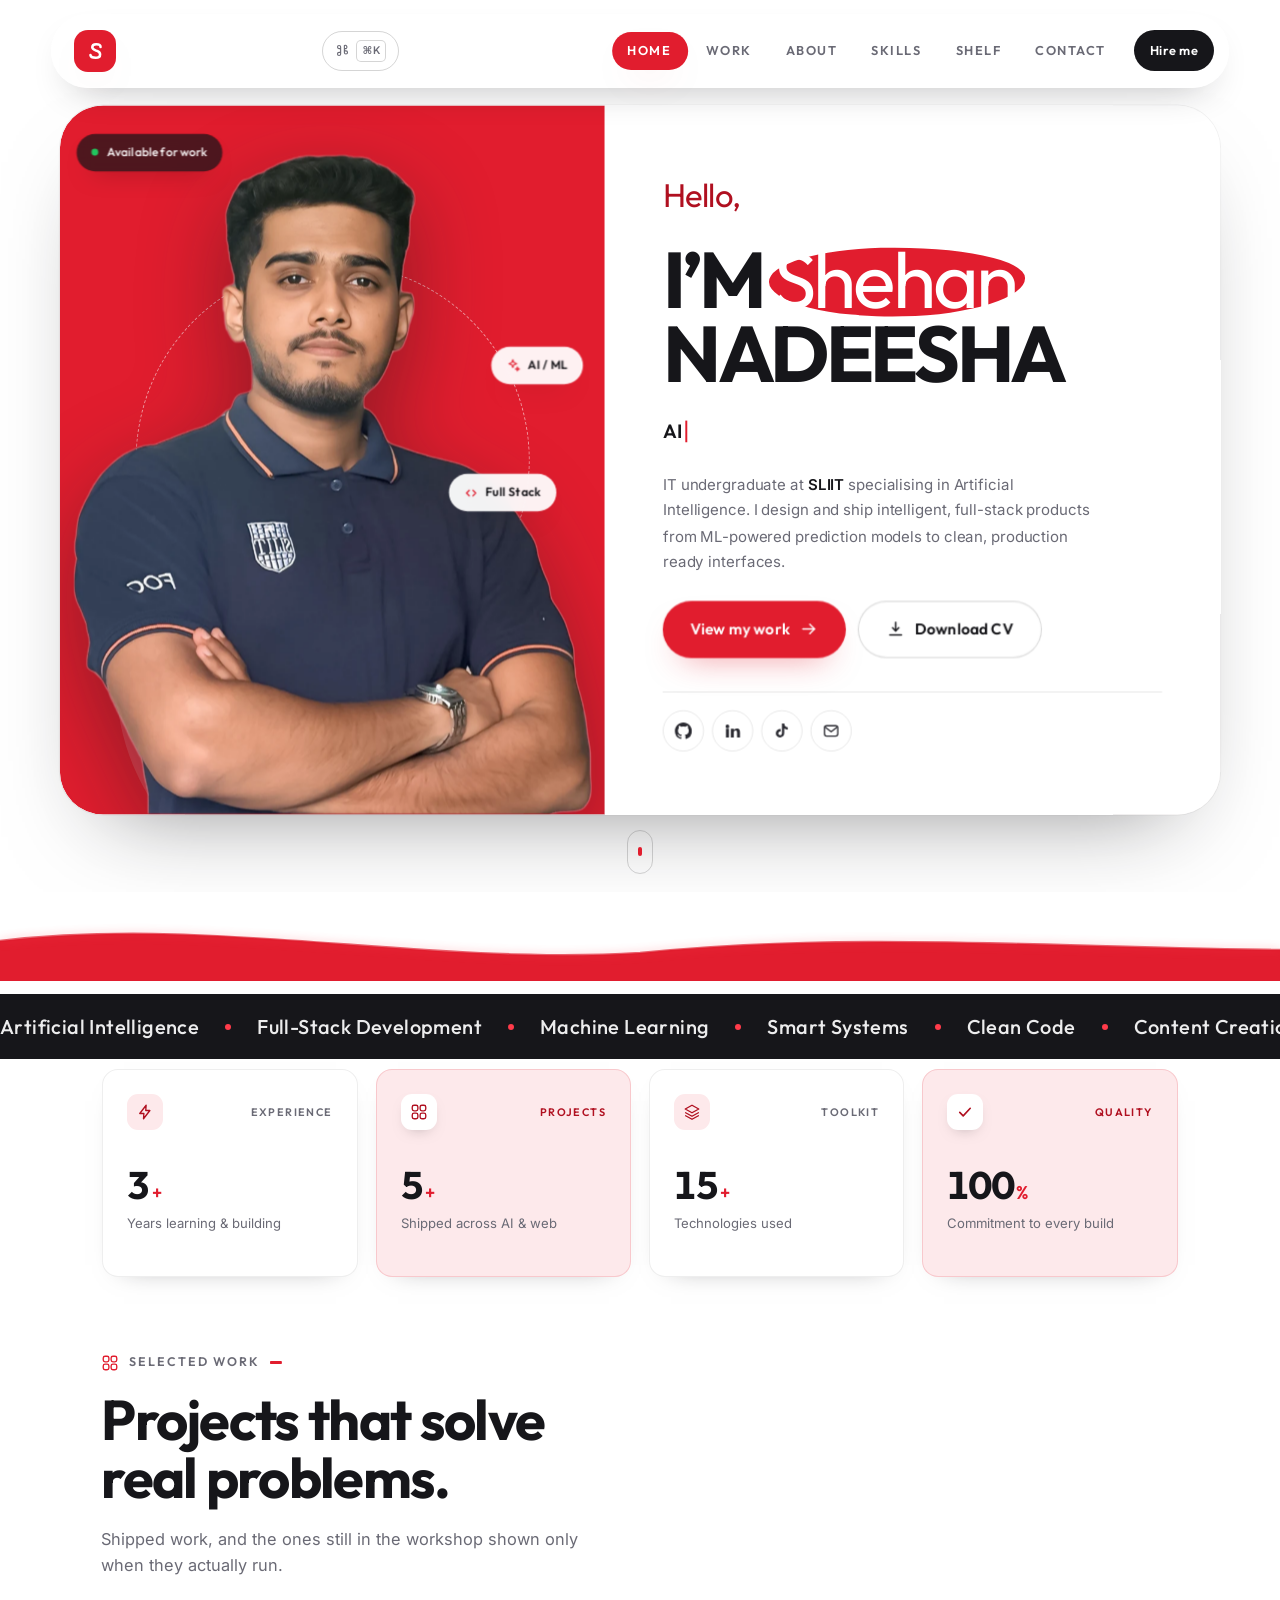
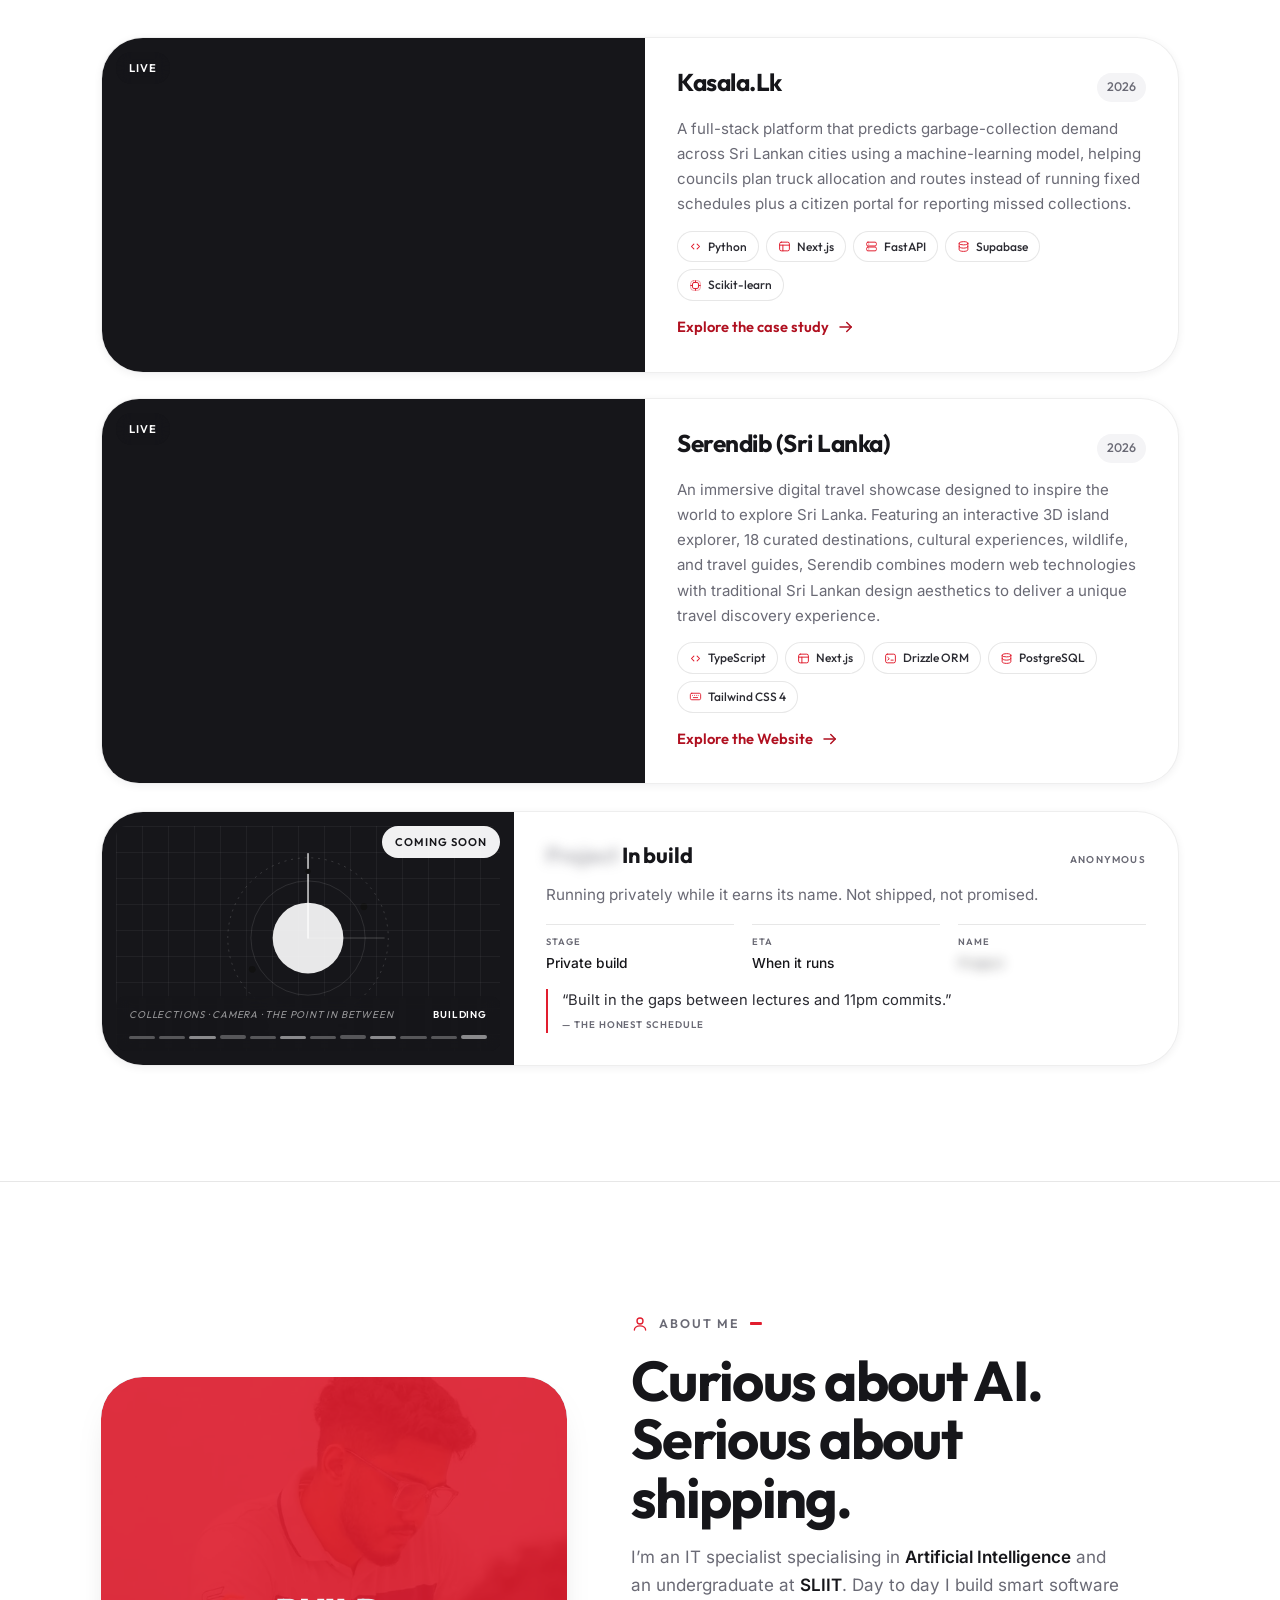
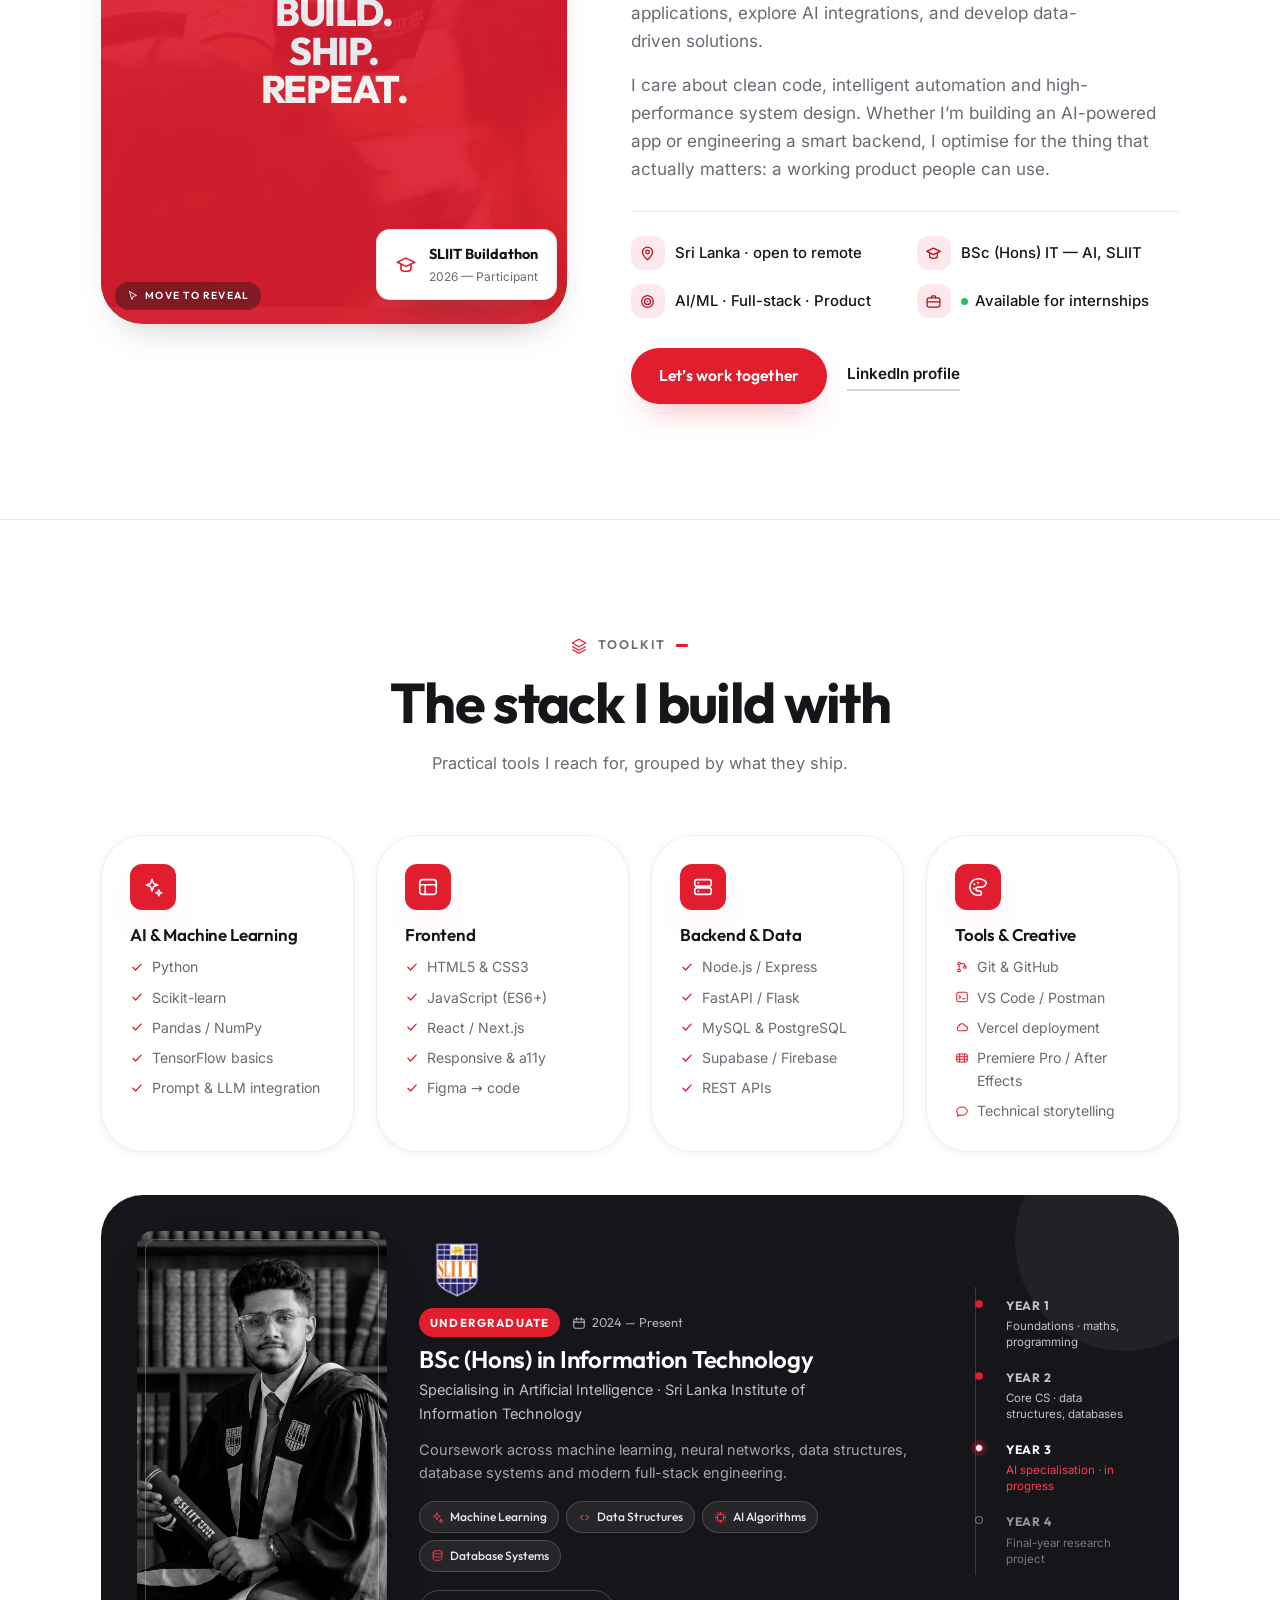
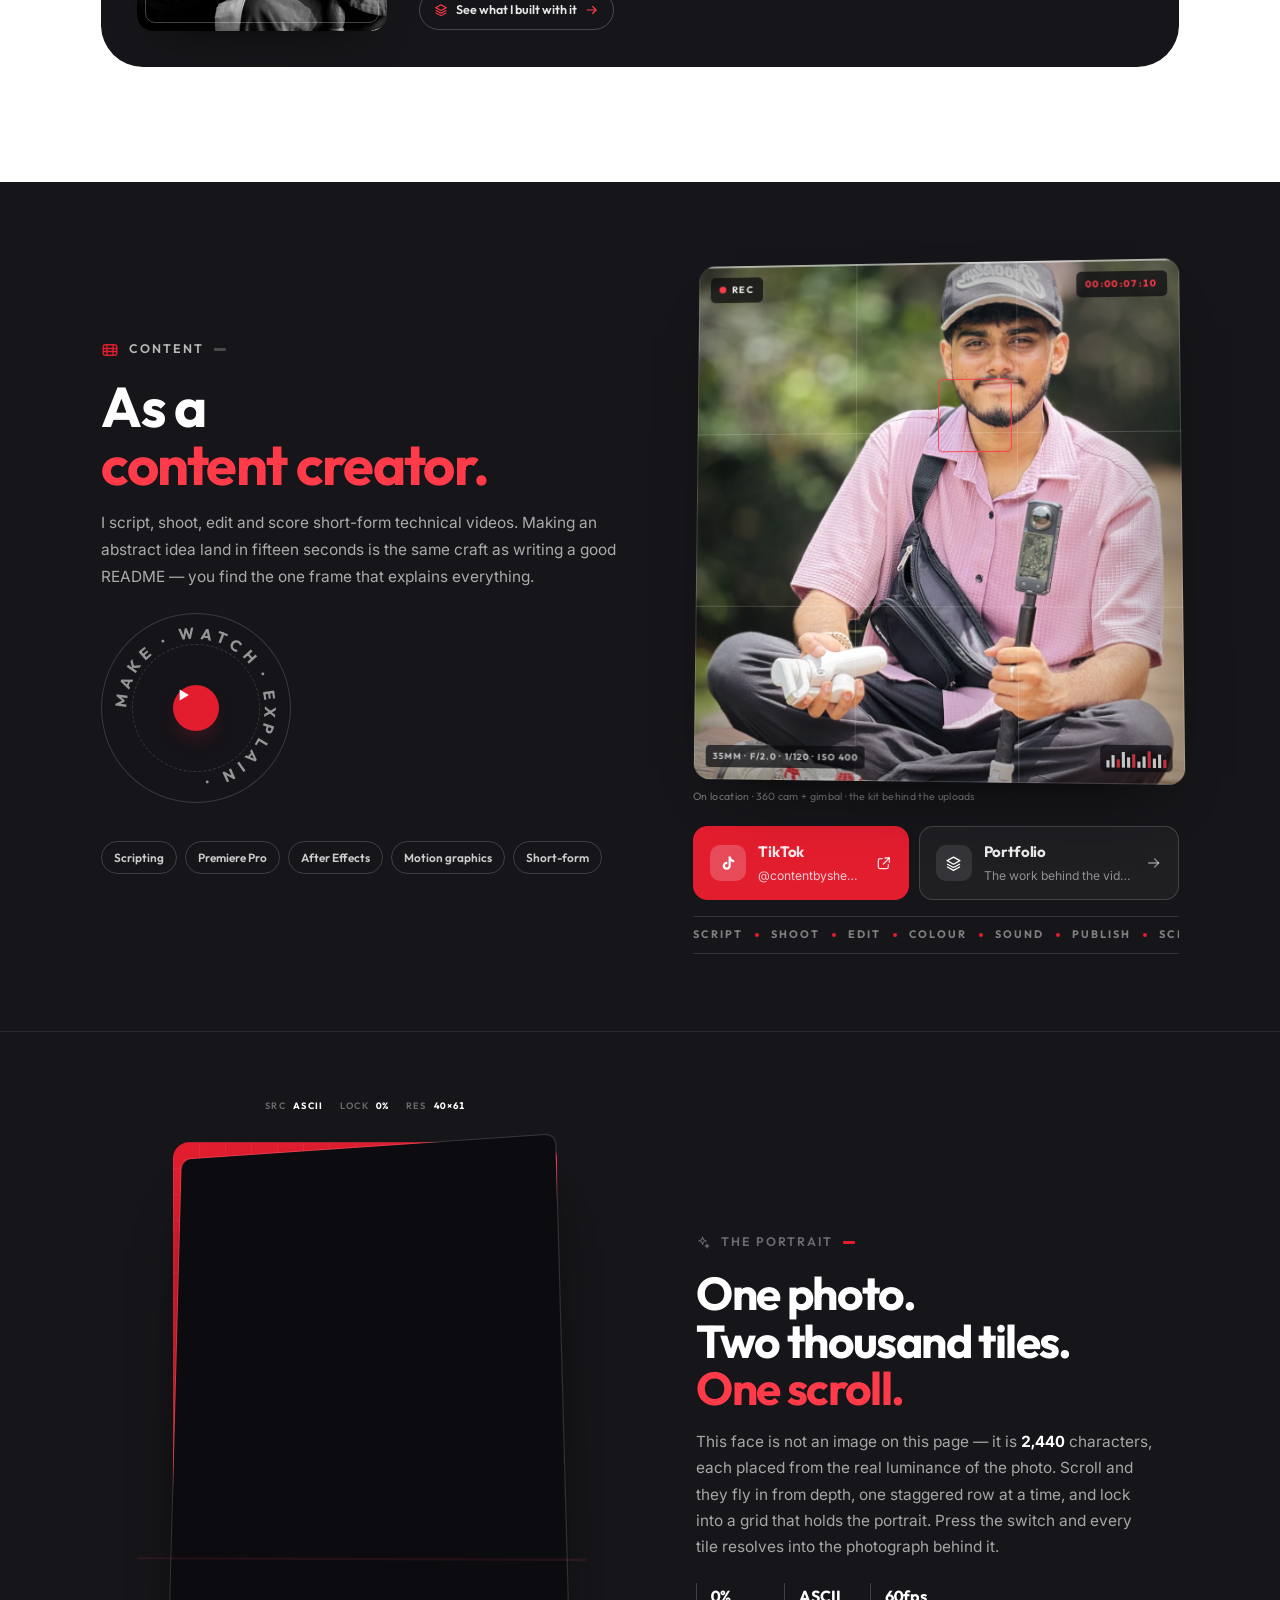
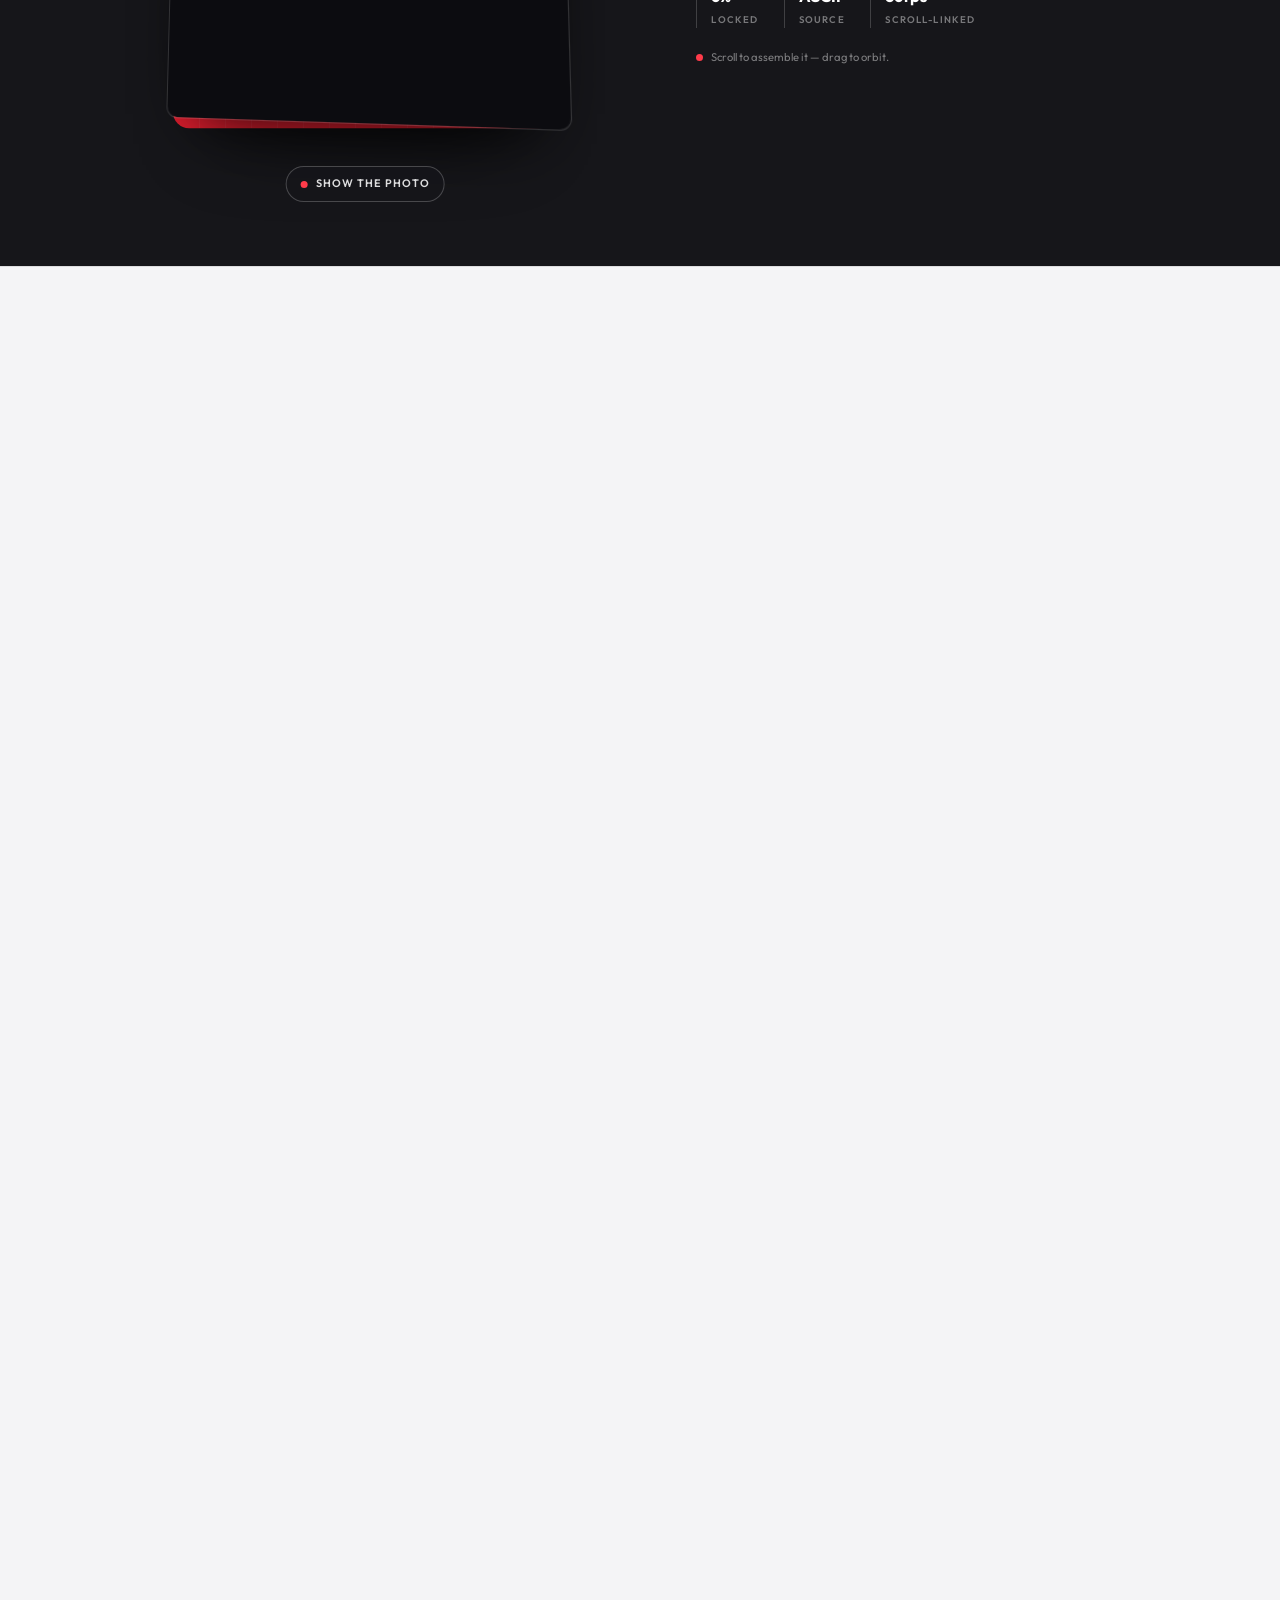
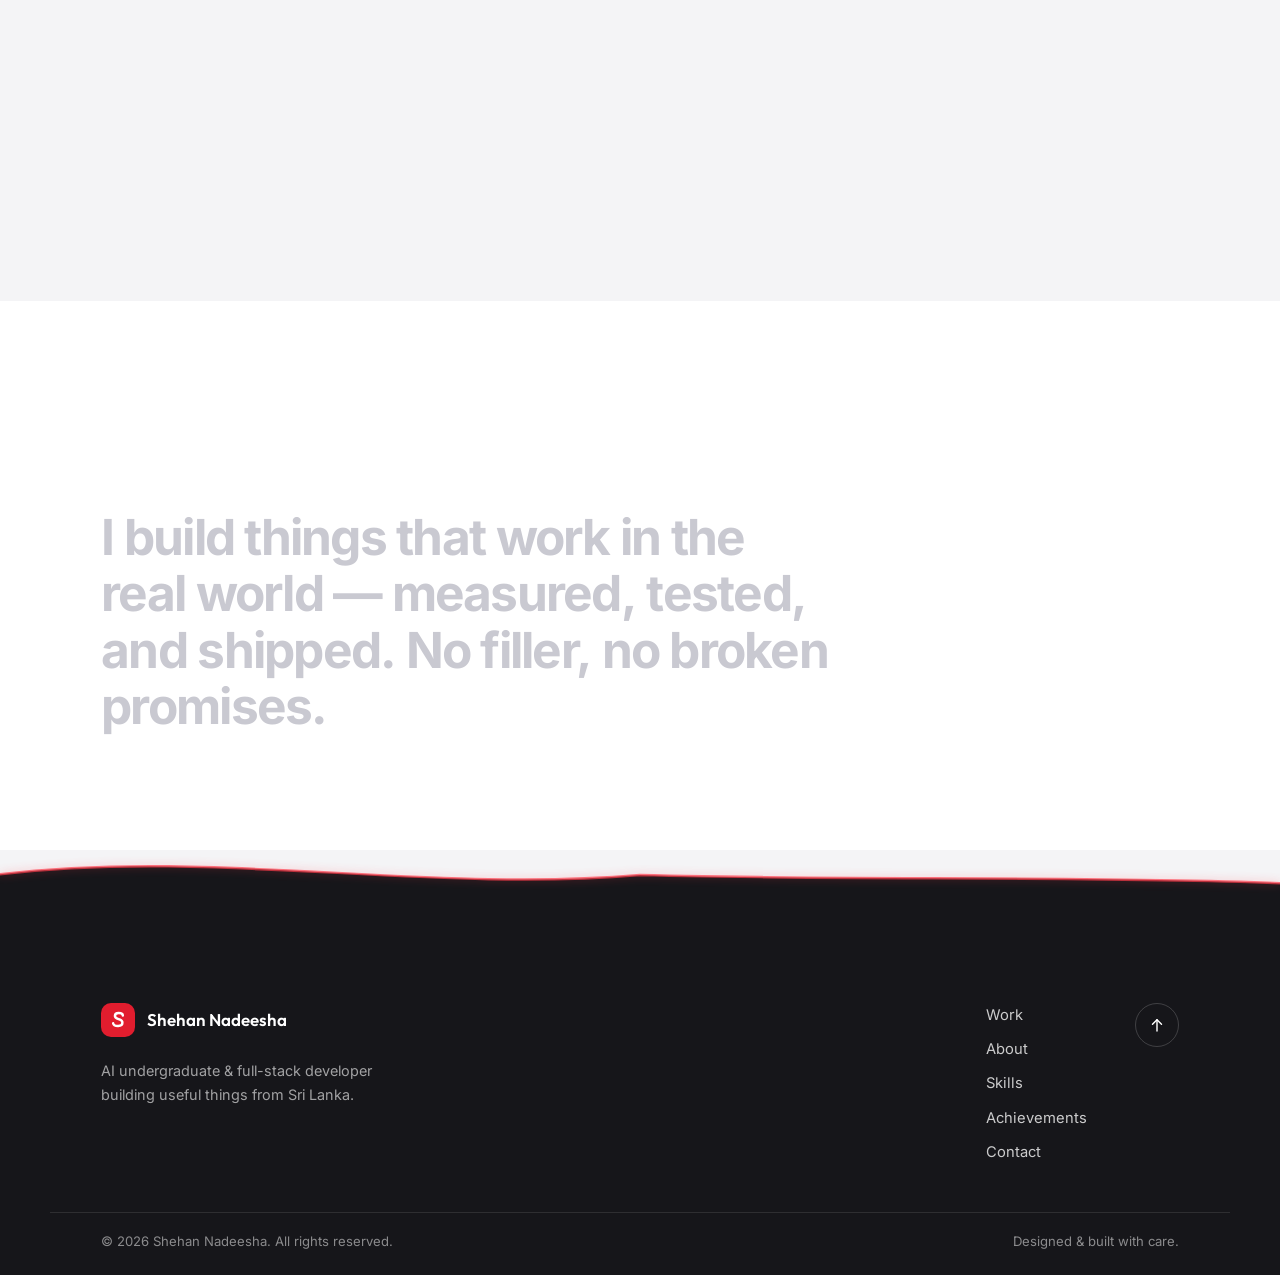
==== index.html @ 56d2f92d "Logo Fixed EDU" ====
<!DOCTYPE html>
<html lang="en">
<head>
<meta charset="UTF-8">
<meta name="viewport" content="width=device-width, initial-scale=1.0">
<title>Shehan Nadeesha — AI Engineer &amp; Full-Stack Developer</title>
<meta name="description" content="Shehan Nadeesha — IT undergraduate at SLIIT specialising in Artificial Intelligence. I build AI-powered products, smart backends and full-stack web apps.">
<meta name="theme-color" content="#E11D2E">
<meta property="og:title" content="Shehan Nadeesha — AI Engineer &amp; Full-Stack Developer">
<meta property="og:description" content="AI undergraduate at SLIIT building intelligent, production-ready software.">
<meta property="og:type" content="website">

<link rel="icon" href="data:image/svg+xml,%3Csvg xmlns='http://www.w3.org/2000/svg' viewBox='0 0 64 64'%3E%3Crect width='64' height='64' rx='16' fill='%2316161A'/%3E%3Cpath d='M45 23c0-4.5-5.4-7.5-12-7.5S21 18.7 21 25.2c0 6.9 9 8 15 10.4 5 2 7 4.6 7 8.4 0 6.4-5.6 9.5-12.5 9.5S17 50 16.5 44' stroke='%23E11D2E' stroke-width='6' fill='none' stroke-linecap='round'/%3E%3C/svg%3E">

<link rel="preload" href="assets/fonts/outfit-var.woff2" as="font" type="font/woff2" crossorigin>
<link rel="preload" href="assets/fonts/inter-var.woff2" as="font" type="font/woff2" crossorigin>
<link rel="stylesheet" href="css/style.css">
<link rel="stylesheet" href="css/signature.css">

<script type="application/ld+json">
{
  "@context": "https://schema.org",
  "@type": "Person",
  "name": "Shehan Nadeesha",
  "jobTitle": "AI & Machine Learning Developer",
  "description": "IT undergraduate at SLIIT specialising in Artificial Intelligence and full-stack development.",
  "url": "https://shehan-dev09.github.io/My-Portfolio/",
  "sameAs": [
    "https://github.com/shehan-dev09",
    "https://www.linkedin.com/in/shehan-nadeesha",
    "https://www.tiktok.com/@contentbyshehan"
  ],
  "alumniOf": {
    "@type": "CollegeOrUniversity",
    "name": "Sri Lanka Institute of Information Technology (SLIIT)"
  },
  "knowsAbout": ["Artificial Intelligence", "Machine Learning", "Python", "Next.js", "FastAPI", "Full-Stack Development"]
}
</script>
</head>
<body>

<!-- ================= ICON SPRITE ================= -->
<svg class="svg-defs sprite" aria-hidden="true" focusable="false" xmlns="http://www.w3.org/2000/svg">
  <defs>
    <filter id="goo">
      <feGaussianBlur in="SourceGraphic" stdDeviation="9" result="blur"/>
      <feColorMatrix in="blur" mode="matrix" values="1 0 0 0 0  0 1 0 0 0  0 0 1 0 0  0 0 0 20 -9" result="goo"/>
      <feBlend in="SourceGraphic" in2="goo"/>
    </filter>

    <!-- stroke icons -->
    <symbol id="i-grid" viewBox="0 0 24 24" fill="none" stroke="currentColor" stroke-width="1.8" stroke-linecap="round" stroke-linejoin="round">
      <rect x="3" y="3" width="7.5" height="7.5" rx="2.4"/><rect x="13.5" y="3" width="7.5" height="7.5" rx="2.4"/>
      <rect x="3" y="13.5" width="7.5" height="7.5" rx="2.4"/><rect x="13.5" y="13.5" width="7.5" height="7.5" rx="2.4"/>
    </symbol>
    <symbol id="i-user" viewBox="0 0 24 24" fill="none" stroke="currentColor" stroke-width="1.8" stroke-linecap="round" stroke-linejoin="round">
      <circle cx="12" cy="8" r="4"/><path d="M4.5 20c0-3.4 3.4-5.6 7.5-5.6s7.5 2.2 7.5 5.6"/>
    </symbol>
    <symbol id="i-layers" viewBox="0 0 24 24" fill="none" stroke="currentColor" stroke-width="1.8" stroke-linecap="round" stroke-linejoin="round">
      <path d="m12 3 9 5-9 5-9-5 9-5Z"/><path d="m3.5 13 8.5 4.7L20.5 13"/><path d="m3.5 17 8.5 4.7L20.5 17"/>
    </symbol>
    <symbol id="i-mail" viewBox="0 0 24 24" fill="none" stroke="currentColor" stroke-width="1.8" stroke-linecap="round" stroke-linejoin="round">
      <rect x="3" y="5" width="18" height="14" rx="3"/><path d="m4.5 7.5 7.5 5.6 7.5-5.6"/>
    </symbol>
    <symbol id="i-download" viewBox="0 0 24 24" fill="none" stroke="currentColor" stroke-width="1.9" stroke-linecap="round" stroke-linejoin="round">
      <path d="M12 3.5v11"/><path d="m8 10.5 4 4 4-4"/><path d="M4.5 19.5h15"/>
    </symbol>
    <symbol id="i-arrow-right" viewBox="0 0 24 24" fill="none" stroke="currentColor" stroke-width="1.9" stroke-linecap="round" stroke-linejoin="round">
      <path d="M4 12h15"/><path d="m13 6 6 6-6 6"/>
    </symbol>
    <symbol id="i-arrow-up" viewBox="0 0 24 24" fill="none" stroke="currentColor" stroke-width="1.9" stroke-linecap="round" stroke-linejoin="round">
      <path d="M12 20V5"/><path d="m6 11 6-6 6 6"/>
    </symbol>
    <symbol id="i-external" viewBox="0 0 24 24" fill="none" stroke="currentColor" stroke-width="1.9" stroke-linecap="round" stroke-linejoin="round">
      <path d="M13.5 4.5H20V11"/><path d="M20 4.5 11 13.5"/><path d="M18.5 14.5V18a2.5 2.5 0 0 1-2.5 2.5H6A2.5 2.5 0 0 1 3.5 18V8A2.5 2.5 0 0 1 6 5.5h3.5"/>
    </symbol>
    <symbol id="i-check" viewBox="0 0 24 24" fill="none" stroke="currentColor" stroke-width="2.2" stroke-linecap="round" stroke-linejoin="round">
      <path d="m5 12.5 4.6 4.6L19 7"/>
    </symbol>
    <symbol id="i-award" viewBox="0 0 24 24" fill="none" stroke="currentColor" stroke-width="1.7" stroke-linecap="round" stroke-linejoin="round">
      <circle cx="12" cy="9" r="5.4"/><path d="M8.4 13.6 7 21l5-2.6L17 21l-1.4-7.4"/><path d="M12 6.2l.9 1.9 2 .3-1.45 1.4.35 2-1.8-1-1.8 1 .35-2L9.1 8.4l2-.3.9-1.9Z"/>
    </symbol>
    <symbol id="i-trophy" viewBox="0 0 24 24" fill="none" stroke="currentColor" stroke-width="1.7" stroke-linecap="round" stroke-linejoin="round">
      <path d="M7.5 4h9v4.2a4.5 4.5 0 0 1-9 0V4Z"/><path d="M7.5 5.2H4.8v1.6a3 3 0 0 0 3 3"/><path d="M16.5 5.2h2.7v1.6a3 3 0 0 1-3 3"/><path d="M12 12.7V17"/><path d="M8.6 20h6.8l-.7-3H9.3l-.7 3Z"/>
    </symbol>
    <symbol id="i-cert" viewBox="0 0 24 24" fill="none" stroke="currentColor" stroke-width="1.7" stroke-linecap="round" stroke-linejoin="round">
      <rect x="3" y="4" width="18" height="12.5" rx="2"/><path d="M6.6 8.2h7"/><path d="M6.6 11.2h4.6"/><circle cx="16.6" cy="16.6" r="3"/><path d="M14.9 19.2 14.3 22l2.3-1.2 2.3 1.2-.6-2.8"/>
    </symbol>
    <symbol id="i-medal" viewBox="0 0 24 24" fill="none" stroke="currentColor" stroke-width="1.7" stroke-linecap="round" stroke-linejoin="round">
      <circle cx="12" cy="14.5" r="5"/><path d="M8.6 9.4 6 3h12l-2.6 6.4"/><path d="m12 12.3.9 1.8 2 .3-1.45 1.4.35 2-1.8-1-1.8 1 .35-2-1.45-1.4 2-.3.9-1.8Z"/>
    </symbol>
    <symbol id="i-spark" viewBox="0 0 24 24" fill="none" stroke="currentColor" stroke-width="1.7" stroke-linecap="round" stroke-linejoin="round">
      <path d="M11 3.5l1.7 4.6 4.6 1.7-4.6 1.7L11 16.1 9.3 11.5 4.7 9.8l4.6-1.7L11 3.5Z"/>
      <path d="M18.4 15.2l.85 2.35 2.35.85-2.35.85-.85 2.35-.85-2.35-2.35-.85 2.35-.85.85-2.35Z"/>
    </symbol>
    <symbol id="i-layout" viewBox="0 0 24 24" fill="none" stroke="currentColor" stroke-width="1.8" stroke-linecap="round" stroke-linejoin="round">
      <rect x="3" y="4" width="18" height="16" rx="3"/><path d="M3 9.5h18"/><path d="M9 9.5V20"/>
    </symbol>
    <symbol id="i-server" viewBox="0 0 24 24" fill="none" stroke="currentColor" stroke-width="1.8" stroke-linecap="round" stroke-linejoin="round">
      <rect x="3" y="4" width="18" height="7" rx="2.4"/><rect x="3" y="13" width="18" height="7" rx="2.4"/>
      <path d="M7 7.5h.01"/><path d="M7 16.5h.01"/>
    </symbol>
    <symbol id="i-palette" viewBox="0 0 24 24" fill="none" stroke="currentColor" stroke-width="1.8" stroke-linecap="round" stroke-linejoin="round">
      <path d="M12 3a9 9 0 1 0 0 18h1.4a2.3 2.3 0 0 0 0-4.6H12a2.1 2.1 0 0 1 0-4.2h3.6A5.4 5.4 0 0 0 21 6.8C19 4.5 15.8 3 12 3Z"/>
      <circle cx="8" cy="9" r="1.1" fill="currentColor" stroke="none"/><circle cx="12" cy="7.4" r="1.1" fill="currentColor" stroke="none"/>
      <circle cx="7.6" cy="13.6" r="1.1" fill="currentColor" stroke="none"/>
    </symbol>
    <symbol id="i-pin" viewBox="0 0 24 24" fill="none" stroke="currentColor" stroke-width="1.8" stroke-linecap="round" stroke-linejoin="round">
      <path d="M12 21s7-6.2 7-11a7 7 0 1 0-14 0c0 4.8 7 11 7 11Z"/><circle cx="12" cy="9.8" r="2.6"/>
    </symbol>
    <symbol id="i-cap" viewBox="0 0 24 24" fill="none" stroke="currentColor" stroke-width="1.8" stroke-linecap="round" stroke-linejoin="round">
      <path d="m2.5 9 9.5-4.5L21.5 9 12 13.5 2.5 9Z"/><path d="M6.5 11.2V16c0 1.6 2.5 2.8 5.5 2.8s5.5-1.2 5.5-2.8v-4.8"/>
    </symbol>
    <symbol id="i-target" viewBox="0 0 24 24" fill="none" stroke="currentColor" stroke-width="1.8" stroke-linecap="round" stroke-linejoin="round">
      <circle cx="12" cy="12" r="8.2"/><circle cx="12" cy="12" r="4.2"/><circle cx="12" cy="12" r="1" fill="currentColor" stroke="none"/>
    </symbol>
    <symbol id="i-briefcase" viewBox="0 0 24 24" fill="none" stroke="currentColor" stroke-width="1.8" stroke-linecap="round" stroke-linejoin="round">
      <rect x="3" y="7" width="18" height="13" rx="3"/><path d="M9 7V5.6A1.6 1.6 0 0 1 10.6 4h2.8A1.6 1.6 0 0 1 15 5.6V7"/><path d="M3 12.5h18"/>
    </symbol>
    <symbol id="i-calendar" viewBox="0 0 24 24" fill="none" stroke="currentColor" stroke-width="1.8" stroke-linecap="round" stroke-linejoin="round">
      <rect x="3" y="5" width="18" height="16" rx="3"/><path d="M8 3v4"/><path d="M16 3v4"/><path d="M3 10.5h18"/>
    </symbol>
    <symbol id="i-cpu" viewBox="0 0 24 24" fill="none" stroke="currentColor" stroke-width="1.8" stroke-linecap="round" stroke-linejoin="round">
      <rect x="6.5" y="6.5" width="11" height="11" rx="2.6"/><rect x="3.2" y="3.2" width="17.6" height="17.6" rx="4.6" opacity=".45"/>
      <path d="M12 6.5V3.2"/><path d="M12 20.8v-3.3"/><path d="M6.5 12H3.2"/><path d="M20.8 12h-3.3"/>
    </symbol>
    <symbol id="i-code" viewBox="0 0 24 24" fill="none" stroke="currentColor" stroke-width="1.9" stroke-linecap="round" stroke-linejoin="round">
      <path d="m9 7.5-4.5 4.5L9 16.5"/><path d="m15 7.5 4.5 4.5L15 16.5"/>
    </symbol>
    <symbol id="i-db" viewBox="0 0 24 24" fill="none" stroke="currentColor" stroke-width="1.8" stroke-linecap="round" stroke-linejoin="round">
      <ellipse cx="12" cy="6" rx="8" ry="3"/><path d="M4 6v12c0 1.7 3.6 3 8 3s8-1.3 8-3V6"/><path d="M4 12c0 1.7 3.6 3 8 3s8-1.3 8-3"/>
    </symbol>
    <symbol id="i-terminal" viewBox="0 0 24 24" fill="none" stroke="currentColor" stroke-width="1.8" stroke-linecap="round" stroke-linejoin="round">
      <rect x="3" y="4" width="18" height="16" rx="3"/><path d="m7 10 2.8 2.4L7 14.8"/><path d="M13 15h4"/>
    </symbol>
    <symbol id="i-git" viewBox="0 0 24 24" fill="none" stroke="currentColor" stroke-width="1.8" stroke-linecap="round" stroke-linejoin="round">
      <circle cx="7" cy="6" r="2.3"/><circle cx="7" cy="18" r="2.3"/><circle cx="17" cy="12" r="2.3"/>
      <path d="M7 8.3v7.4"/><path d="M9.3 6h3.4a4.3 4.3 0 0 1 4.3 4.3v.4"/>
    </symbol>
    <symbol id="i-cloud" viewBox="0 0 24 24" fill="none" stroke="currentColor" stroke-width="1.8" stroke-linecap="round" stroke-linejoin="round">
      <path d="M7.5 18.5h9.2a4.3 4.3 0 0 0 .5-8.6 5.6 5.6 0 0 0-10.8 1.4 3.7 3.7 0 0 0 1.1 7.2Z"/>
    </symbol>
    <symbol id="i-film" viewBox="0 0 24 24" fill="none" stroke="currentColor" stroke-width="1.8" stroke-linecap="round" stroke-linejoin="round">
      <rect x="3" y="5" width="18" height="14" rx="3"/><path d="M8 5v14"/><path d="M16 5v14"/><path d="M3 10h18"/><path d="M3 14h18"/>
    </symbol>
    <symbol id="i-zap" viewBox="0 0 24 24" fill="none" stroke="currentColor" stroke-width="1.8" stroke-linecap="round" stroke-linejoin="round">
      <path d="M13.5 3 5 14h5.5L10 21l8.5-11H13l.5-7Z"/>
    </symbol>
    <symbol id="i-mic" viewBox="0 0 24 24" fill="none" stroke="currentColor" stroke-width="1.8" stroke-linecap="round" stroke-linejoin="round">
      <rect x="9" y="2.8" width="6" height="11" rx="3"/><path d="M5.5 11.5a6.5 6.5 0 0 0 13 0"/><path d="M12 18v3"/><path d="M8.5 21h7"/>
    </symbol>
    <symbol id="i-target-arrow" viewBox="0 0 24 24" fill="none" stroke="currentColor" stroke-width="1.8" stroke-linecap="round" stroke-linejoin="round">
      <circle cx="12" cy="12" r="8"/><circle cx="12" cy="12" r="3.4"/><path d="M12 3.6V1.5M12 22.5v-2.1M3.6 12H1.5M22.5 12h-2.1"/>
    </symbol>
    <symbol id="i-calendar-plus" viewBox="0 0 24 24" fill="none" stroke="currentColor" stroke-width="1.8" stroke-linecap="round" stroke-linejoin="round">
      <rect x="3" y="5" width="18" height="16" rx="3"/><path d="M8 3v4M16 3v4M3 10.5h18"/><path d="M12 13.5v5M9.5 16h5"/>
    </symbol>
    <symbol id="i-command" viewBox="0 0 24 24" fill="none" stroke="currentColor" stroke-width="1.8" stroke-linecap="round" stroke-linejoin="round">
      <path d="M9 6.5a2.5 2.5 0 1 0-2.5 2.5H9V6.5Zm0 0v11a2.5 2.5 0 1 1-2.5-2.5H9Zm6-2.5A2.5 2.5 0 1 1 17.5 9H15V6.5Zm0 0v11a2.5 2.5 0 1 0 2.5-2.5H15"/>
    </symbol>
    <symbol id="i-keyboard" viewBox="0 0 24 24" fill="none" stroke="currentColor" stroke-width="1.7" stroke-linecap="round" stroke-linejoin="round">
      <rect x="2.5" y="6" width="19" height="12" rx="2.6"/><path d="M6.5 10h.01M10 10h.01M13.5 10h.01M17 10h.01M8 14h8"/>
    </symbol>
    <symbol id="i-terminal-box" viewBox="0 0 24 24" fill="none" stroke="currentColor" stroke-width="1.8" stroke-linecap="round" stroke-linejoin="round">
      <rect x="2.6" y="4" width="18.8" height="16" rx="3"/><path d="m6.6 9.6 2.6 2.4-2.6 2.4"/><path d="M12 15h5"/>
    </symbol>
    <symbol id="i-eye" viewBox="0 0 24 24" fill="none" stroke="currentColor" stroke-width="1.8" stroke-linecap="round" stroke-linejoin="round">
      <path d="M2.5 12S6 5.8 12 5.8 21.5 12 21.5 12 18 18.2 12 18.2 2.5 12 2.5 12Z"/><circle cx="12" cy="12" r="2.9"/>
    </symbol>
    <symbol id="i-cursor" viewBox="0 0 24 24" fill="none" stroke="currentColor" stroke-width="1.8" stroke-linecap="round" stroke-linejoin="round">
      <path d="m5 3 14 8-6.2 1.6L10 19 5 3Z"/>
    </symbol>
    <symbol id="i-up" viewBox="0 0 24 24" fill="none" stroke="currentColor" stroke-width="1.9" stroke-linecap="round" stroke-linejoin="round">
      <path d="M12 19V6"/><path d="m6 11.5 6-5.5 6 5.5"/>
    </symbol>
    <symbol id="i-down" viewBox="0 0 24 24" fill="none" stroke="currentColor" stroke-width="1.9" stroke-linecap="round" stroke-linejoin="round">
      <path d="M12 5v13"/><path d="m6 12.5 6 5.5 6-5.5"/>
    </symbol>
    <symbol id="i-enter" viewBox="0 0 24 24" fill="none" stroke="currentColor" stroke-width="1.9" stroke-linecap="round" stroke-linejoin="round">
      <path d="M20 5v7.5a3.5 3.5 0 0 1-3.5 3.5H5"/><path d="m9 12-4 4 4 4"/>
    </symbol>
    <symbol id="i-chat" viewBox="0 0 24 24" fill="none" stroke="currentColor" stroke-width="1.8" stroke-linecap="round" stroke-linejoin="round">
      <path d="M21 12.2c0 4-4 7.2-9 7.2a10 10 0 0 1-3-.45L4 21l1.3-3.6A6.9 6.9 0 0 1 3 12.2C3 8.2 7 5 12 5s9 3.2 9 7.2Z"/>
    </symbol>

    <!-- brand icons (filled) -->
    <symbol id="i-github" viewBox="0 0 24 24" fill="currentColor">
      <path d="M12 .5C5.73.5.5 5.73.5 12a11.5 11.5 0 0 0 7.86 10.92c.58.1.79-.25.79-.55v-1.95c-3.2.7-3.88-1.54-3.88-1.54-.53-1.34-1.29-1.7-1.29-1.7-1.05-.72.08-.7.08-.7 1.16.08 1.77 1.19 1.77 1.19 1.03 1.77 2.7 1.26 3.36.96.1-.75.4-1.26.73-1.55-2.55-.29-5.24-1.28-5.24-5.7 0-1.26.45-2.29 1.19-3.1-.12-.29-.52-1.46.11-3.05 0 0 .96-.31 3.15 1.18a10.9 10.9 0 0 1 5.74 0c2.18-1.49 3.14-1.18 3.14-1.18.63 1.59.23 2.76.12 3.05.74.81 1.19 1.84 1.19 3.1 0 4.43-2.7 5.4-5.26 5.69.41.36.78 1.06.78 2.14v3.17c0 .3.2.66.8.55A11.5 11.5 0 0 0 23.5 12C23.5 5.73 18.27.5 12 .5Z"/>
    </symbol>
    <symbol id="i-linkedin" viewBox="0 0 24 24" fill="currentColor">
      <path d="M4.98 3.5a2.5 2.5 0 1 1 0 5 2.5 2.5 0 0 1 0-5ZM3 9h4v12H3V9Zm7 0h3.8v1.71h.05a4.17 4.17 0 0 1 3.75-2.06C21.4 8.65 22 11 22 14.1V21h-4v-6.1c0-1.46-.03-3.34-2.04-3.34-2.04 0-2.35 1.59-2.35 3.23V21h-4V9Z"/>
    </symbol>
    <symbol id="i-tiktok" viewBox="0 0 24 24" fill="currentColor">
      <path d="M16.6 5.82A5.7 5.7 0 0 1 15.3 2h-3.2v13.3a2.5 2.5 0 1 1-1.8-2.4V9.6a5.7 5.7 0 1 0 4.9 5.65V8.9a8.7 8.7 0 0 0 4.8 1.44V7.13a5.4 5.4 0 0 1-3.4-1.31Z"/>
    </symbol>
  </defs>
</svg>

<!-- ================= SCROLL PROGRESS ================= -->
<div class="scroll-progress" aria-hidden="true"><span id="scrollBar"></span></div>

<!-- ================= PAGE LOADER / MORPH INTRO ================= -->
<div class="loader" id="loader" aria-hidden="true">
  <svg class="loader__mark" viewBox="0 0 100 100" fill="none">
    <path id="loaderPath" d="M72 30c0-7-8.5-11.5-19-11.5S36 23 36 32c0 11 14 12.5 23 16.5 8 3.5 11 7.5 11 14 0 9.5-8.5 14.5-19.5 14.5S29 72 28 65"
          stroke="currentColor" stroke-width="10" stroke-linecap="round" stroke-linejoin="round"/>
  </svg>
  <div class="loader__bar"><span id="loaderBar"></span></div>
  <span class="loader__label">SHEHAN&nbsp;NADEESHA</span>
</div>

<a class="skip-link" href="#main">Skip to content</a>

<!-- ================= HEADER / MORPHING PILL NAV ================= -->
<header class="nav-wrap" id="navWrap">
  <nav class="nav morph-nav" id="nav" aria-label="Primary">
    <a href="#hero" class="nav__logo" aria-label="Shehan Nadeesha — home">
      <svg viewBox="0 0 100 100" fill="none" aria-hidden="true">
        <path d="M72 30c0-7-8.5-11.5-19-11.5S36 23 36 32c0 11 14 12.5 23 16.5 8 3.5 11 7.5 11 14 0 9.5-8.5 14.5-19.5 14.5S29 72 28 65"
              stroke="currentColor" stroke-width="11" stroke-linecap="round" stroke-linejoin="round"/>
      </svg>
    </a>

    <button class="nav__toggle" id="navToggle" aria-expanded="false" aria-controls="navLinks" aria-label="Open menu">
      <span></span><span></span><span></span>
    </button>

    <button class="nav__hint" id="cmdkOpen" aria-label="Open command palette">
      <svg class="ico" aria-hidden="true"><use href="#i-command"/></svg>
      <kbd>⌘K</kbd>
    </button>

    <ul class="nav__links" id="navLinks">
      <li><a href="#hero" class="is-active" data-nav>Home</a></li>
      <li><a href="#work" data-nav>Work</a></li>
      <li><a href="#about" data-nav>About</a></li>
      <li><a href="#skills" data-nav>Skills</a></li>
      <li><a href="#awards" data-nav>Shelf</a></li>
      <li><a href="#contact" data-nav>Contact</a></li>
      <li class="nav__cta-li"><a href="#contact" class="btn btn--sm btn--dark">Hire&nbsp;me</a></li>
    </ul>
    <span class="nav__indicator" id="navIndicator" aria-hidden="true"></span>
  </nav>
</header>

<main id="main">

  <!-- ================= HERO ================= -->
  <section class="hero" id="hero">
    <div class="hero__inner morph-hero" data-morph="hero">

      <!-- left: blue morph panel + portrait -->
      <div class="hero__media">
        <div class="hero__panel">
          <div class="hero__blob" data-morph="hero" aria-hidden="true"></div>
          <span class="hero__ring" data-morph="hero" aria-hidden="true"></span>
          <picture class="hero__pic">
            <source srcset="assets/hero-cutout.webp" type="image/webp">
            <img src="assets/hero-cutout.png" alt="Portrait of Shehan Nadeesha" class="hero__photo" width="864" height="1100" fetchpriority="high">
          </picture>
          <div class="hero__stencil" aria-hidden="true"><span>SHEHAN<br>NADEESHA</span></div>
          <div class="hero__badge">
            <span class="pulse-dot"></span>
            <span>Available for work</span>
          </div>
          <div class="hero__chip hero__chip--1">
            <svg class="ico" aria-hidden="true"><use href="#i-spark"/></svg>
            <span>AI&nbsp;/&nbsp;ML</span>
          </div>
          <div class="hero__chip hero__chip--2">
            <svg class="ico" aria-hidden="true"><use href="#i-code"/></svg>
            <span>Full&nbsp;Stack</span>
          </div>
        </div>
      </div>

      <!-- right: copy -->
      <div class="hero__copy">
        <p class="hero__hello reveal">Hello,</p>
        <h1 class="hero__title reveal">
          <span class="line">I’m <span class="morph-word"><span class="morph-word__t">Shehan</span></span></span>
          <span class="line line--accent">Nadeesha</span>
        </h1>
        <p class="hero__role reveal">
          <span id="typed" class="typed"></span><span class="caret" aria-hidden="true"></span>
        </p>
        <p class="hero__lead reveal">
          IT undergraduate at <strong>SLIIT</strong> specialising in Artificial Intelligence.
          I design and ship intelligent, full-stack products from ML-powered
          prediction models to clean, production ready interfaces.
        </p>

        <div class="hero__actions reveal">
          <a href="#work" class="btn btn--primary morph-btn">
            <span>View my work</span>
            <svg class="ico" aria-hidden="true"><use href="#i-arrow-right"/></svg>
          </a>
          <a href="assets/Shehan-Nadeesha-CV.pdf" class="btn btn--ghost" download>
            <svg class="ico" aria-hidden="true"><use href="#i-download"/></svg>
            <span>Download CV</span>
          </a>
        </div>

        <ul class="hero__socials reveal" aria-label="Social links">
          <li><a href="https://github.com/shehan-dev09" target="_blank" rel="noopener noreferrer" aria-label="GitHub"><svg class="ico" aria-hidden="true"><use href="#i-github"/></svg></a></li>
          <li><a href="https://www.linkedin.com/in/shehan-nadeesha" target="_blank" rel="noopener noreferrer" aria-label="LinkedIn"><svg class="ico" aria-hidden="true"><use href="#i-linkedin"/></svg></a></li>
          <li><a href="https://www.tiktok.com/@contentbyshehan" target="_blank" rel="noopener noreferrer" aria-label="TikTok"><svg class="ico" aria-hidden="true"><use href="#i-tiktok"/></svg></a></li>
          <li><a href="mailto:Shehanf117@gmail.com" aria-label="Email"><svg class="ico" aria-hidden="true"><use href="#i-mail"/></svg></a></li>
        </ul>
      </div>
    </div>

    <a href="#stats" class="hero__scroll" aria-label="Scroll to content">
      <span></span>
    </a>
  </section>

  <!-- morphing divider into the dark marquee band -->
  <div class="morph-divider morph-divider--top" aria-hidden="true">
    <svg viewBox="0 0 1440 120" preserveAspectRatio="none">
      <path data-morph-fill d="M0,44 C240,4 480,92 720,58 C960,24 1200,84 1440,44 L1440,120 L0,120 Z"/>
      <path data-morph-line d="M0,44 C240,4 480,92 720,58 C960,24 1200,84 1440,44" fill="none"/>
    </svg>
  </div>

  <!-- ================= STATS / MARQUEE ================= -->
  <section class="stats" id="stats" aria-label="Highlights">
    <div class="marquee" aria-hidden="true">
      <div class="marquee__track">
        <span>Artificial Intelligence</span><i></i><span>Full-Stack Development</span><i></i><span>Machine Learning</span><i></i><span>Smart Systems</span><i></i><span>Clean Code</span><i></i><span>Content Creation</span><i></i>
        <span>Artificial Intelligence</span><i></i><span>Full-Stack Development</span><i></i><span>Machine Learning</span><i></i><span>Smart Systems</span><i></i><span>Clean Code</span><i></i><span>Content Creation</span><i></i>
      </div>
    </div>
    <div class="stats__band">
      <div class="stats__grid wrap">

        <div class="stat morphcard spotlight reveal" data-morph="enter">
          <div class="stat__top">
            <span class="stat__ico"><svg class="ico" aria-hidden="true"><use href="#i-zap"/></svg></span>
            <span class="stat__label">Experience</span>
          </div>
          <div class="stat__figure">
            <span class="stat__num" data-count="3">0</span><span class="stat__plus">+</span>
          </div>
          <p>Years learning &amp; building</p>
        </div>

        <div class="stat stat--feature morphcard spotlight reveal" data-morph="enter">
          <div class="stat__top">
            <span class="stat__ico"><svg class="ico" aria-hidden="true"><use href="#i-grid"/></svg></span>
            <span class="stat__label">Projects</span>
          </div>
          <div class="stat__figure">
            <span class="stat__num" data-count="5">0</span><span class="stat__plus">+</span>
          </div>
          <p>Shipped across AI &amp; web</p>
        </div>

        <div class="stat morphcard spotlight reveal" data-morph="enter">
          <div class="stat__top">
            <span class="stat__ico"><svg class="ico" aria-hidden="true"><use href="#i-layers"/></svg></span>
            <span class="stat__label">Toolkit</span>
          </div>
          <div class="stat__figure">
            <span class="stat__num" data-count="15">0</span><span class="stat__plus">+</span>
          </div>
          <p>Technologies used</p>
        </div>

        <div class="stat stat--feature morphcard spotlight reveal" data-morph="enter">
          <div class="stat__top">
            <span class="stat__ico"><svg class="ico" aria-hidden="true"><use href="#i-check"/></svg></span>
            <span class="stat__label">Quality</span>
          </div>
          <div class="stat__figure">
            <span class="stat__num" data-count="100">0</span><span class="stat__plus">%</span>
          </div>
          <p>Commitment to every build</p>
        </div>

      </div>
    </div>
  </section>

  <!-- ================= WORK ================= -->
  <section class="section work" id="work">
    <div class="wrap">
      <header class="section__head">
        <p class="eyebrow reveal">
          <svg class="ico ico--eyebrow" aria-hidden="true"><use href="#i-grid"/></svg>
          <span class="eyebrow__text">Selected work</span>
          <span class="eyebrow__line" data-morph="enter"></span>
        </p>
        <h2 class="section__title reveal">Projects that solve<br>real problems.</h2>
        <p class="section__sub reveal">Shipped work, and the ones still in the workshop shown only when they actually run.</p>
      </header>

      <div class="work__grid">

        <!-- Shipped project -->
<!-- Project 1 -->
        <article class="pcard pcard--feature morphcard spotlight tilt reveal" data-morph="enter">
          <div class="pcard__media">
            <video class="lazy-video" data-src="assets/Logo2.mp4" autoplay loop muted playsinline preload="none" aria-label="Kasala.Lk brand animation"></video>
            <span class="pcard__live"><span></span>Live</span>
          </div>
          <div class="pcard__body">
            <div class="pcard__top">
              <h3>Kasala.Lk</h3>
              <span class="pcard__year">2026</span>
            </div>
            <p class="pcard__desc">
              A full-stack platform that predicts garbage-collection demand across Sri Lankan
              cities using a machine-learning model, helping councils plan truck allocation and
              routes instead of running fixed schedules plus a citizen portal for reporting
              missed collections.
            </p>
            <ul class="pcard__tags">
              <li><svg class="ico" aria-hidden="true"><use href="#i-code"/></svg>Python</li>
              <li><svg class="ico" aria-hidden="true"><use href="#i-layout"/></svg>Next.js</li>
              <li><svg class="ico" aria-hidden="true"><use href="#i-server"/></svg>FastAPI</li>
              <li><svg class="ico" aria-hidden="true"><use href="#i-db"/></svg>Supabase</li>
              <li><svg class="ico" aria-hidden="true"><use href="#i-cpu"/></svg>Scikit-learn</li>
            </ul>
            <a class="pcard__link" href="assets/KasalaLK.html" target="_blank" rel="noopener noreferrer">
              Explore the case study
              <svg class="ico" aria-hidden="true"><use href="#i-arrow-right"/></svg>
            </a>
          </div>
        </article>
<!-- Project 2 -->
         <article class="pcard pcard--feature morphcard spotlight tilt reveal" data-morph="enter">
          <div class="pcard__media">
            <video class="lazy-video" data-src="assets/Rename.mp4" autoplay loop muted playsinline preload="none" aria-label="Serendib (Sri Lanka) brand animation"></video>
            <span class="pcard__live"><span></span>Live</span>
          </div>
          <div class="pcard__body">
            <div class="pcard__top">
              <h3>Serendib (Sri Lanka)</h3>
              <span class="pcard__year">2026</span>
            </div>
            <p class="pcard__desc">
              An immersive digital travel showcase designed to inspire the world to explore Sri Lanka. Featuring an interactive 3D island explorer, 18 curated destinations, cultural experiences, wildlife, and travel guides, Serendib combines modern web technologies with traditional Sri Lankan design aesthetics to deliver a unique travel discovery experience.
              
            </p>
            <ul class="pcard__tags">
              <li><svg class="ico" aria-hidden="true"><use href="#i-code"/></svg>TypeScript</li>
              <li><svg class="ico" aria-hidden="true"><use href="#i-layout"/></svg>Next.js</li>
              <li><svg class="ico" aria-hidden="true"><use href="#i-terminal"/></svg>Drizzle ORM</li>
              <li><svg class="ico" aria-hidden="true"><use href="#i-db"/></svg>PostgreSQL</li>
              <li><svg class="ico" aria-hidden="true"><use href="#i-keyboard"/></svg>Tailwind CSS 4</li>
            </ul>
            <a class="pcard__link" href="https://serendib-sri-lanka.vercel.app" target="_blank" rel="noopener noreferrer">
              Explore the Website
              <svg class="ico" aria-hidden="true"><use href="#i-arrow-right"/></svg>
            </a>
          </div>
        </article>

        <article class="pcard pcard--soon pcard--live pcard--wide morphcard spotlight reveal" data-morph="enter">
          <div class="pcard__media soonlive soonlive--motion">
            <div class="soonlive__frame" aria-hidden="true">
              <svg class="soonlive__art" viewBox="0 0 400 300" fill="none">
                <g class="soonlive__orbit">
                  <circle cx="200" cy="150" r="118" stroke="rgba(255,255,255,.22)" stroke-width="1" stroke-dasharray="3 7"/>
                  <circle cx="200" cy="150" r="84" stroke="rgba(255,255,255,.16)" stroke-width="1"/>
                </g>
                <g class="soonlive__sweep">
                  <line x1="200" y1="150" x2="200" y2="26" stroke="rgba(255,255,255,.9)" stroke-width="2" stroke-linecap="round"/>
                  <line x1="200" y1="150" x2="312" y2="150" stroke="rgba(255,255,255,.32)" stroke-width="1" stroke-linecap="round"/>
                </g>
                <g class="soonlive__blob">
                  <circle cx="200" cy="150" r="52" fill="rgba(255,255,255,.9)"/>
                </g>
                <g class="soonlive__nodes">
                  <circle cx="118" cy="196" r="5" fill="#111"/>
                  <circle cx="282" cy="104" r="5" fill="#111"/>
                  <circle cx="200" cy="52" r="4" fill="#111"/>
                </g>
              </svg>
              <span class="soonlive__grid" aria-hidden="true"></span>
            </div>
            <span class="pcard__tagpill">Coming soon</span>
            <span class="soonlive__meter">
              <span class="soonlive__meterRow"><em>collections · camera · the point in between</em><b>building</b></span>
              <span class="soonlive__bars" aria-hidden="true"><i></i><i></i><i></i><i></i><i></i><i></i><i></i><i></i><i></i><i></i><i></i><i></i></span>
            </span>
          </div>
          <div class="pcard__body">
            <div class="soon__top">
              <h3 class="soon__title"><span class="soon__blur" aria-hidden="true">Project</span> In build</h3>
              <span class="soon__status">Anonymous</span>
            </div>
            <p class="soon__note">Running privately while it earns its name. Not shipped, not promised.</p>
            <dl class="soon__meta">
              <div><dt>Stage</dt><dd>Private build</dd></div>
              <div><dt>ETA</dt><dd>When it runs</dd></div>
              <div><dt>Name</dt><dd class="soon__blur">Project</dd></div>
            </dl>
            <figure class="soon__quote">
              <blockquote>“Built in the gaps between lectures and 11pm commits.”</blockquote>
              <figcaption>— the honest schedule</figcaption>
            </figure>
          </div>
        </article>

      </div>
    </div>
  </section>

  <!-- ================= ABOUT ================= -->
  <section class="section about" id="about">
    <div class="wrap about__grid">
      <div class="about__visual">
        <div class="about__photo morph-frame morphcard reveal" data-morph="enter" id="torchPhoto">
          <picture>
            <source srcset="assets/about.webp" type="image/webp">
            <img src="assets/image5.jpg" alt="Shehan Nadeesha at SLIIT Buildathon 2026" loading="lazy" decoding="async">
          </picture>
          <div class="about__veil" aria-hidden="true"><span>Build.<br>Ship.<br>Repeat.</span></div>
          <div class="about__torch" aria-hidden="true">
            <picture>
              <source srcset="assets/about.webp" type="image/webp">
              <img src="assets/image5.jpg" alt="" aria-hidden="true" class="about__torch-img">
            </picture>
          </div>
          <span class="about__hint"><svg class="ico" aria-hidden="true"><use href="#i-cursor"/></svg>Move to reveal</span>
        </div>
        <div class="about__float reveal">
          <svg class="ico" aria-hidden="true"><use href="#i-cap"/></svg>
          <div>
            <strong>SLIIT Buildathon</strong>
            <span>2026 — Participant</span>
          </div>
        </div>
      </div>

      <div class="about__body">
        <p class="eyebrow reveal">
          <svg class="ico ico--eyebrow" aria-hidden="true"><use href="#i-user"/></svg>
          <span class="eyebrow__text">About me</span>
          <span class="eyebrow__line" data-morph="enter"></span>
        </p>
        <h2 class="section__title reveal">Curious about AI.<br>Serious about shipping.</h2>
        <p class="reveal">
          I’m an IT specialist specialising in <strong>Artificial Intelligence</strong> and an
          undergraduate at <strong>SLIIT</strong>. Day to day I build smart software
          applications, explore AI integrations, and develop data-driven solutions.
        </p>
        <p class="reveal">
          I care about clean code, intelligent automation and high-performance system design.
          Whether I’m building an AI-powered app or engineering a smart backend, I optimise for
          the thing that actually matters: a working product people can use.
        </p>

        <dl class="about__facts reveal">
          <div>
            <dt><svg class="ico" aria-hidden="true"><use href="#i-pin"/></svg><span class="sr-only">Based in</span></dt>
            <dd>Sri Lanka · open to remote</dd>
          </div>
          <div>
            <dt><svg class="ico" aria-hidden="true"><use href="#i-cap"/></svg><span class="sr-only">Studying</span></dt>
            <dd>BSc (Hons) IT — AI, SLIIT</dd>
          </div>
          <div>
            <dt><svg class="ico" aria-hidden="true"><use href="#i-target"/></svg><span class="sr-only">Focus</span></dt>
            <dd>AI/ML · Full-stack · Product</dd>
          </div>
          <div>
            <dt><svg class="ico" aria-hidden="true"><use href="#i-briefcase"/></svg><span class="sr-only">Status</span></dt>
            <dd><span class="pulse-dot"></span> Available for internships</dd>
          </div>
        </dl>

        <div class="about__cta reveal">
          <a href="#contact" class="btn btn--primary morph-btn"><span>Let’s work together</span></a>
          <a href="https://www.linkedin.com/in/shehan-nadeesha" target="_blank" rel="noopener noreferrer" class="link-arrow">LinkedIn profile</a>
        </div>
      </div>
    </div>
  </section>

  <!-- ================= SKILLS ================= -->
  <section class="section skills" id="skills">
    <div class="wrap">
      <header class="section__head section__head--center">
        <p class="eyebrow reveal">
          <svg class="ico ico--eyebrow" aria-hidden="true"><use href="#i-layers"/></svg>
          <span class="eyebrow__text">Toolkit</span>
          <span class="eyebrow__line" data-morph="enter"></span>
        </p>
        <h2 class="section__title reveal">The stack I build with</h2>
        <p class="section__sub reveal">Practical tools I reach for, grouped by what they ship.</p>
      </header>

      <div class="skills__grid">
        <article class="skill morphcard spotlight reveal" data-morph="enter">
          <div class="skill__icon"><svg class="ico" aria-hidden="true"><use href="#i-spark"/></svg></div>
          <h3>AI &amp; Machine Learning</h3>
          <ul>
            <li><svg class="ico" aria-hidden="true"><use href="#i-check"/></svg>Python</li>
            <li><svg class="ico" aria-hidden="true"><use href="#i-check"/></svg>Scikit-learn</li>
            <li><svg class="ico" aria-hidden="true"><use href="#i-check"/></svg>Pandas / NumPy</li>
            <li><svg class="ico" aria-hidden="true"><use href="#i-check"/></svg>TensorFlow basics</li>
            <li><svg class="ico" aria-hidden="true"><use href="#i-check"/></svg>Prompt &amp; LLM integration</li>
          </ul>
        </article>
        <article class="skill morphcard spotlight reveal" data-morph="enter">
          <div class="skill__icon"><svg class="ico" aria-hidden="true"><use href="#i-layout"/></svg></div>
          <h3>Frontend</h3>
          <ul>
            <li><svg class="ico" aria-hidden="true"><use href="#i-check"/></svg>HTML5 &amp; CSS3</li>
            <li><svg class="ico" aria-hidden="true"><use href="#i-check"/></svg>JavaScript (ES6+)</li>
            <li><svg class="ico" aria-hidden="true"><use href="#i-check"/></svg>React / Next.js</li>
            <li><svg class="ico" aria-hidden="true"><use href="#i-check"/></svg>Responsive &amp; a11y</li>
            <li><svg class="ico" aria-hidden="true"><use href="#i-check"/></svg>Figma → code</li>
          </ul>
        </article>
        <article class="skill morphcard spotlight reveal" data-morph="enter">
          <div class="skill__icon"><svg class="ico" aria-hidden="true"><use href="#i-server"/></svg></div>
          <h3>Backend &amp; Data</h3>
          <ul>
            <li><svg class="ico" aria-hidden="true"><use href="#i-check"/></svg>Node.js / Express</li>
            <li><svg class="ico" aria-hidden="true"><use href="#i-check"/></svg>FastAPI / Flask</li>
            <li><svg class="ico" aria-hidden="true"><use href="#i-check"/></svg>MySQL &amp; PostgreSQL</li>
            <li><svg class="ico" aria-hidden="true"><use href="#i-check"/></svg>Supabase / Firebase</li>
            <li><svg class="ico" aria-hidden="true"><use href="#i-check"/></svg>REST APIs</li>
          </ul>
        </article>
        <article class="skill morphcard spotlight reveal" data-morph="enter">
          <div class="skill__icon"><svg class="ico" aria-hidden="true"><use href="#i-palette"/></svg></div>
          <h3>Tools &amp; Creative</h3>
          <ul>
            <li><svg class="ico" aria-hidden="true"><use href="#i-git"/></svg>Git &amp; GitHub</li>
            <li><svg class="ico" aria-hidden="true"><use href="#i-terminal"/></svg>VS Code / Postman</li>
            <li><svg class="ico" aria-hidden="true"><use href="#i-cloud"/></svg>Vercel deployment</li>
            <li><svg class="ico" aria-hidden="true"><use href="#i-film"/></svg>Premiere Pro / After Effects</li>
            <li><svg class="ico" aria-hidden="true"><use href="#i-chat"/></svg>Technical storytelling</li>
          </ul>
        </article>
      </div>

      <!-- Education -->
      <div class="edu morphcard reveal" data-morph="enter">
       <div class="edu__stage" id="degreeStage">
        <figure class="edu__photo" id="eduPhoto" data-caption="Graduation — AI-generated photo">
          <picture>
            <source srcset="assets/graduation.webp" type="image/webp">
            <img src="assets/graduation.jpg" alt="AI-generated image of Shehan Nadeesha in SLIIT convocation robes, holding his scroll"
                 width="1200" height="1500" loading="lazy" decoding="async">
          </picture>
          <figcaption class="edu__cap">
            <svg class="ico" aria-hidden="true"><use href="#i-cap"/></svg>
            <span>Graduation — AI-generated photo</span>
          </figcaption>
        </figure>
       </div>
        <div class="edu__text">
        <div class="edu__logo"><picture><source srcset="assets/uni.webp" type="image/webp"><img src="assets/uni.png" alt="SLIIT logo" loading="lazy" decoding="async"></picture></div>
        <div class="edu__main">
          <div class="edu__row">

            <span class="edu__badge">Undergraduate</span>
            <span class="edu__date"><svg class="ico" aria-hidden="true"><use href="#i-calendar"/></svg>2024 — Present</span>
          </div>
          <h3>BSc (Hons) in Information Technology</h3>
          <p class="edu__degree">Specialising in Artificial Intelligence · Sri Lanka Institute of Information Technology</p>
          <p class="edu__desc">Coursework across machine learning, neural networks, data structures, database systems and modern full-stack engineering.</p>
          <ul class="pcard__tags">
            <li><svg class="ico" aria-hidden="true"><use href="#i-spark"/></svg>Machine Learning</li>
            <li><svg class="ico" aria-hidden="true"><use href="#i-code"/></svg>Data Structures</li>
            <li><svg class="ico" aria-hidden="true"><use href="#i-cpu"/></svg>AI Algorithms</li>
            <li><svg class="ico" aria-hidden="true"><use href="#i-db"/></svg>Database Systems</li>
          </ul>
          <a class="edu__link" href="#work">
            <svg class="ico" aria-hidden="true"><use href="#i-layers"/></svg>
            <span>See what I built with it</span>
            <svg class="ico edu__linkArrow" aria-hidden="true"><use href="#i-arrow-right"/></svg>
          </a>
        </div>
        </div>
        <ol class="edu__rail" aria-label="Degree progress">
          <li class="is-done"><span class="edu__railDot" aria-hidden="true"></span><b>Year 1</b><em>Foundations · maths, programming</em></li>
          <li class="is-done"><span class="edu__railDot" aria-hidden="true"></span><b>Year 2</b><em>Core CS · data structures, databases</em></li>
          <li class="is-now"><span class="edu__railDot" aria-hidden="true"></span><b>Year 3</b><em>AI specialisation · in progress</em></li>
          <li><span class="edu__railDot" aria-hidden="true"></span><b>Year 4</b><em>Final-year research project</em></li>
        </ol>
      </div>
    </div>
  </section>

<!-- ================= AS A CONTENT CREATOR ================= -->
<section class="creator" id="creator" aria-labelledby="creatorTitle">
  <div class="wrap creator__grid">
    <div class="creator__intro">
      <p class="eyebrow eyebrow--light reveal">
        <svg class="ico ico--eyebrow" aria-hidden="true"><use href="#i-film"/></svg>
        <span class="eyebrow__text">Content</span>
        <span class="eyebrow__line eyebrow__line--light" data-morph="enter"></span>
      </p>
      <h2 class="section__title section__title--light reveal" id="creatorTitle">
        As a<br><span class="creator__accent">content creator.</span>
      </h2>
      <p class="creator__lead reveal">
        I script, shoot, edit and score short-form technical videos. Making an
        abstract idea land in fifteen seconds is the same craft as writing a good
        README — you find the one frame that explains everything.
      </p>
      <div class="creator__introFoot reveal">
        <div class="creator__disc creator__disc--inline" aria-hidden="true">
          <svg viewBox="0 0 120 120">
            <defs><path id="discPath" d="M60,60 m-44,0 a44,44 0 1,1 88,0 a44,44 0 1,1 -88,0"/></defs>
            <text><textPath href="#discPath" startOffset="0%">MAKE · WATCH · EXPLAIN ·</textPath></text>
          </svg>
          <span class="creator__play">
            <svg viewBox="0 0 24 24"><path d="M8 5.5v13l11-6.5z" fill="currentColor"/></svg>
          </span>
        </div>
        <ul class="creator__tags">
          <li>Scripting</li>
          <li>Premiere Pro</li>
          <li>After Effects</li>
          <li>Motion graphics</li>
          <li>Short-form</li>
        </ul>
      </div>
    </div>

    <div class="creator__stage reveal">
    <figure class="creator__shot reveal" id="creatorShot">
      <div class="creator__frame" id="creatorFrame">
        <picture>
          <img id="creatorImg" src="assets/creator-shot.webp" width="1100" height="1467"
               alt="Shehan on location in a pink shirt and cap, holding a 360 camera on a monopod and a gimbal"
               loading="lazy" decoding="async">
        </picture>
        <span class="creator__rec" aria-hidden="true"><i></i>REC</span>
        <span class="creator__tc" aria-hidden="true" id="creatorTc">00:00:00:00</span>
        <span class="creator__frameLines" aria-hidden="true"><i></i><i></i><i></i><i></i></span>
        <span class="creator__focus" aria-hidden="true"></span>
        <span class="creator__shotScan" aria-hidden="true"></span>
        <span class="creator__histo" aria-hidden="true" id="creatorHisto"></span>
        <span class="creator__bars" aria-hidden="true">
          <i style="--h:38%"></i><i style="--h:66%"></i><i style="--h:47%"></i><i style="--h:82%"></i>
          <i style="--h:58%"></i><i style="--h:74%"></i><i style="--h:34%"></i><i style="--h:61%"></i>
          <i style="--h:88%"></i><i style="--h:52%"></i><i style="--h:70%"></i><i style="--h:44%"></i>
        </span>
        <span class="creator__lens" aria-hidden="true">35mm · f/2.0 · 1/120 · ISO 400</span>
      </div>
      <figcaption class="creator__shotCap">
        <span>On location · 360 cam + gimbal · the kit behind the uploads</span>
      </figcaption>
    </figure>


      <div class="creator__links">
        <a class="ccard ccard--primary" href="https://www.tiktok.com/@contentbyshehan" target="_blank" rel="noopener noreferrer">
          <span class="ccard__icon"><svg class="ico" aria-hidden="true"><use href="#i-tiktok"/></svg></span>
          <span class="ccard__text">
            <strong>TikTok</strong>
            <em>@contentbyshehan</em>
          </span>
          <svg class="ico ccard__arrow" aria-hidden="true"><use href="#i-external"/></svg>
        </a>

        <a class="ccard" href="#work">
          <span class="ccard__icon"><svg class="ico" aria-hidden="true"><use href="#i-layers"/></svg></span>
          <span class="ccard__text">
            <strong>Portfolio</strong>
            <em>The work behind the videos</em>
          </span>
          <svg class="ico ccard__arrow" aria-hidden="true"><use href="#i-arrow-right"/></svg>
        </a>
      </div>

      <div class="creator__ticker" aria-hidden="true">
        <div class="creator__tickerRow">
          <span>SCRIPT</span><i></i><span>SHOOT</span><i></i><span>EDIT</span><i></i><span>COLOUR</span><i></i><span>SOUND</span><i></i><span>PUBLISH</span><i></i>
          <span>SCRIPT</span><i></i><span>SHOOT</span><i></i><span>EDIT</span><i></i><span>COLOUR</span><i></i><span>SOUND</span><i></i><span>PUBLISH</span><i></i>
        </div>
      </div>
    </div>
  </div>
</section>

<!-- ================= PROOF RECEIPT ================= -->
<section class="por" id="portrait" aria-labelledby="porTitle">
  <div class="wrap por__wrap">

    <div class="por__scene" id="porScene" tabindex="0" role="img"
         aria-label="Portrait of Shehan Nadeesha built from scrolling ASCII tiles that assemble and lock as the page scrolls">
      <div class="por__plate" id="porPlate" aria-hidden="true"><span class="por__plateGrid"></span></div>
      <div class="por__rig" id="porRig">
        <span class="por__screen" aria-hidden="true"></span>
        <div class="por__tiles" id="porTiles" aria-hidden="true"></div>
        <svg class="por__lock" id="porLock" viewBox="0 0 100 100" aria-hidden="true">
          <circle class="por__ring" cx="50" cy="50" r="46"/>
          <rect class="por__corner" x="10" y="10" width="14" height="3"/>
          <rect class="por__corner" x="10" y="10" width="3" height="14"/>
          <rect class="por__corner" x="76" y="10" width="14" height="3"/>
          <rect class="por__corner" x="87" y="10" width="3" height="14"/>
          <rect class="por__corner" x="10" y="87" width="14" height="3"/>
          <rect class="por__corner" x="10" y="76" width="3" height="14"/>
          <rect class="por__corner" x="76" y="87" width="14" height="3"/>
          <rect class="por__corner" x="87" y="76" width="3" height="14"/>
        </svg>
        <span class="por__scan" aria-hidden="true"></span>
      </div>
      <div class="por__readout" aria-hidden="true">
        <span>SRC <b id="porRoSrc">ASCII</b></span>
        <span>LOCK <b id="porRoLock">0%</b></span>
        <span>RES <b id="porRoRes">40×61</b></span>
      </div>
      <button class="por__toggle" id="porToggle" type="button">
        <span class="por__toggleDot" aria-hidden="true"></span>
        <span id="porToggleText">Show the photo</span>
      </button>
    </div>

    <div class="por__col">
      <p class="eyebrow eyebrow__line--light"><svg class="ico" aria-hidden="true"><use href="#i-spark"/></svg>THE PORTRAIT<span class="eyebrow__line eyebrow__line--light" data-morph="enter"></span></p>
      <h2 class="por__title" id="porTitle">One photo.<br>Two thousand tiles.<br><em>One scroll.</em></h2>
      <p class="por__lead">
        This face is not an image on this page — it is <b id="porCount">2,440</b> characters,
        each placed from the real luminance of the photo. Scroll and they fly in from
        depth, one staggered row at a time, and lock into a grid that holds the portrait.
        Press the switch and every tile resolves into the photograph behind it.
      </p>
      <ul class="por__facts">
        <li><b id="porFactLock">0%</b><span>locked</span></li>
        <li><b id="porFactSrc">ASCII</b><span>source</span></li>
        <li><b>60fps</b><span>scroll-linked</span></li>
      </ul>
      <p class="por__hint"><span class="por__hintDot" aria-hidden="true"></span>Scroll to assemble it — drag to orbit.</p>
    </div>

  </div>
</section>

<!-- ================= ACHIEVEMENTS — 3D WOODEN SHOWCASE ================= -->
<section class="cab" id="awards" aria-labelledby="cabTitle">
  <div class="wrap">
    <div class="cab__head">
      <p class="eyebrow reveal"><svg class="ico" aria-hidden="true"><use href="#i-trophy"/></svg>ACHIEVEMENTS<span class="eyebrow__line" data-morph="enter"></span></p>
      <h2 class="section__title reveal" id="cabTitle">The shelf.<br><em class="cab__em">Everything I actually earned.</em></h2>
      <p class="cab__lead reveal">
        Every award I have earned so far, kept in one wooden case — from the
        <strong>YouTube Play Button</strong> to my <strong>SLIIT AI/ML&nbsp;Stage&nbsp;1
        certificate</strong>, and everything that joins them next. Hover a piece and it
        lifts; drag the shelf to turn it. <strong>Click a piece</strong> and the real object
        opens on a tilted 3D stage over a blurred version of itself.
      </p>
    </div>

    <div class="cab__rig reveal" id="cabRig">
      <div class="cab__cabinet" id="cabinet">
        <span class="cab__wood" aria-hidden="true"></span>
        <span class="cab__inner" aria-hidden="true"></span>
        <span class="cab__shelfLine" aria-hidden="true"></span>
        <span class="cab__spot" aria-hidden="true"></span>

        <div class="cab__shelf" id="cabShelf" tabindex="0" role="group"
             aria-label="Achievement shelf — drag or use arrow keys to turn it">

          <article class="cab__item" data-kind="play">
            <button class="cab__hit" type="button" aria-label="Open the YouTube Play Button in 3D"
                    data-award="play"
                    data-title="YouTube Play Button"
                    data-sub="Silver play button — channel award · awarded by YouTube"
                    data-img="assets/awards/play-button.webp"></button>
            <span class="cab__plinth">
              <span class="cab__piece">
                <svg class="cab__art" viewBox="0 0 120 120" aria-hidden="true">
                  <rect x="14" y="18" width="92" height="84" rx="20" class="cab__goldRect"/>
                  <rect x="22" y="26" width="76" height="68" rx="14" class="cab__bevel"/>
                  <path d="M52 44v32l26-16z" fill="#16161a"/>
                </svg>
              </span>
            </span>
            <span class="cab__view" aria-hidden="true">
              <svg class="ico"><use href="#i-external"/></svg>View in 3D
            </span>
            <h3>YouTube Play Button</h3>
            <p>Silver play button — channel award</p>
            <span class="cab__meta">awarded by YouTube</span>
          </article>

          <article class="cab__item" data-kind="cert">
            <button class="cab__hit" type="button" aria-label="Open the SLIIT AI/ML Stage 1 certificate in 3D"
                    data-award="cert"
                    data-title="AI / ML — Stage 1"
                    data-sub="Certificate · SLIIT · stage 1"
                    data-img="assets/awards/certificate.webp"></button>
            <span class="cab__plinth">
              <span class="cab__piece">
                <svg class="cab__art" viewBox="0 0 120 120" aria-hidden="true">
                  <rect x="16" y="22" width="88" height="64" rx="7" class="cab__paper"/>
                  <rect x="16" y="22" width="88" height="12" rx="7" class="cab__seal"/>
                  <path d="M28 46h44M28 56h34M28 66h26" class="cab__ink"/>
                  <circle cx="84" cy="70" r="15" class="cab__seal"/>
                  <path d="m84 62 2.2 4.6 5 .7-3.6 3.5.9 5-4.5-2.4-4.5 2.4.9-5-3.6-3.5 5-.7L84 62Z" class="cab__sealInk"/>
                </svg>
              </span>
            </span>
            <span class="cab__view" aria-hidden="true">
              <svg class="ico"><use href="#i-external"/></svg>View in 3D
            </span>
            <h3>AI / ML — Stage 1</h3>
            <p>Certificate · SLIIT</p>
            <span class="cab__meta">stage 1 · SLIIT</span>
          </article>

        </div>
      </div>

      <div class="cab__legend" aria-hidden="true">
        <span>DRAG TO TURN</span><i></i><span>HOVER TO LIFT</span><i></i><span>CLICK FOR 3D</span>
      </div>
    </div>
  </div>
</section>

<!-- ================= CONTACT ================= -->
  <section class="section contact" id="contact">
    <div class="wrap contact__grid">
      <div class="contact__intro">
        <p class="eyebrow reveal">
          <svg class="ico ico--eyebrow" aria-hidden="true"><use href="#i-mail"/></svg>
          <span class="eyebrow__text">Contact</span>
          <span class="eyebrow__line" data-morph="enter"></span>
        </p>
        <h2 class="section__title reveal">Let’s build<br>something good.</h2>
        <p class="reveal">Open to internships, junior roles and freelance projects in AI and full-stack development. Tell me what you’re working on — I usually reply within a day.</p>

        <ul class="contact__list reveal">
          <li>
            <span class="contact__ico"><svg class="ico" aria-hidden="true"><use href="#i-mail"/></svg></span>
            <a href="mailto:hello@shehannadeesha.dev"><span class="sr-only">Email: </span>hello@shehannadeesha.dev</a>
          </li>
          <li>
            <span class="contact__ico"><svg class="ico" aria-hidden="true"><use href="#i-github"/></svg></span>
            <a href="https://github.com/shehan-dev09" target="_blank" rel="noopener noreferrer"><span class="sr-only">GitHub: </span>github.com/shehan-dev09</a>
          </li>
          <li>
            <span class="contact__ico"><svg class="ico" aria-hidden="true"><use href="#i-linkedin"/></svg></span>
            <a href="https://www.linkedin.com/in/shehan-nadeesha" target="_blank" rel="noopener noreferrer"><span class="sr-only">LinkedIn: </span>in/shehan-nadeesha</a>
          </li>
        </ul>
      </div>

      <form class="form morphcard reveal" id="contactForm" novalidate data-morph="enter">
        <div class="form__row">
          <label class="field">
            <span><svg class="ico" aria-hidden="true"><use href="#i-user"/></svg>Your name</span>
            <input type="text" name="name" required autocomplete="name" placeholder="Jane Perera">
            <small class="field__err"></small>
          </label>
          <label class="field">
            <span><svg class="ico" aria-hidden="true"><use href="#i-mail"/></svg>Email</span>
            <input type="email" name="email" required autocomplete="email" placeholder="jane@company.com">
            <small class="field__err"></small>
          </label>
        </div>
        <label class="field">
          <span><svg class="ico" aria-hidden="true"><use href="#i-chat"/></svg>Subject</span>
          <input type="text" name="subject" placeholder="Internship opportunity">
        </label>
        <label class="field">
          <span><svg class="ico" aria-hidden="true"><use href="#i-code"/></svg>Message</span>
          <textarea name="message" rows="5" required placeholder="A short note about the role, project or idea…"></textarea>
          <small class="field__err"></small>
        </label>
        <input type="hidden" name="access_key" value="09f102d8-1967-499d-ad18-7ccd73de611b">
        <button type="submit" class="btn btn--primary btn--block morph-btn" id="submitBtn">
          <span>Send message</span>
          <svg class="ico" aria-hidden="true"><use href="#i-arrow-right"/></svg>
        </button>
        <p class="form__note" id="formNote" role="status" aria-live="polite"></p>
      </form>
    </div>
  </section>
</main>

<!-- ================= SCROLL-SCRUBBED STATEMENT ================= -->
<section class="section scrub-section" id="statement" aria-label="Approach">
  <div class="wrap">
    <p class="scrub__label reveal">
      <svg class="ico" aria-hidden="true"><use href="#i-spark"/></svg>
      How I work
    </p>
    <p class="scrub" id="scrubText">I build things that work in the real world — measured, tested, and shipped. No filler, no broken promises.</p>
  </div>
</section>

<!-- morphing divider into the footer -->
<div class="morph-divider morph-divider--bottom" aria-hidden="true">
  <svg viewBox="0 0 1440 120" preserveAspectRatio="none">
    <path data-morph-fill d="M0,44 C240,4 480,92 720,58 C960,24 1200,84 1440,44 L1440,120 L0,120 Z"/>
    <path data-morph-line d="M0,44 C240,4 480,92 720,58 C960,24 1200,84 1440,44" fill="none"/>
  </svg>
</div>

<!-- ================= FOOTER ================= -->
<footer class="footer">
  <div class="wrap footer__grid">
    <div>
      <a href="#hero" class="footer__logo" aria-label="Shehan Nadeesha — back to top">
        <svg viewBox="0 0 100 100" fill="none" aria-hidden="true">
          <path d="M72 30c0-7-8.5-11.5-19-11.5S36 23 36 32c0 11 14 12.5 23 16.5 8 3.5 11 7.5 11 14 0 9.5-8.5 14.5-19.5 14.5S29 72 28 65"
                stroke="currentColor" stroke-width="11" stroke-linecap="round" stroke-linejoin="round"/>
        </svg>
        <span>Shehan Nadeesha</span>
      </a>
      <p class="footer__tag">AI undergraduate &amp; full-stack developer building useful things from Sri Lanka.</p>
    </div>
    <nav class="footer__nav" aria-label="Footer">
      <a href="#work">Work</a><a href="#about">About</a><a href="#skills">Skills</a><a href="#awards">Achievements</a><a href="#contact">Contact</a>
    </nav>
    <a href="#hero" class="footer__top">
      <svg class="ico" aria-hidden="true"><use href="#i-arrow-up"/></svg>
      <span class="sr-only">Back to top</span>
    </a>
  </div>
  <div class="wrap footer__bottom">
    <span>© <span id="year">2026</span> Shehan Nadeesha. All rights reserved.</span>
    <span>Designed &amp; built with care.</span>
  </div>
</footer>

<!-- ================= COMMAND PALETTE ================= -->
<div class="cmdk" id="cmdk" role="dialog" aria-modal="true" aria-label="Command palette" hidden>
  <div class="cmdk__panel">
    <input class="cmdk__input" id="cmdkInput" type="text" role="combobox"
           aria-expanded="true" aria-controls="cmdkList" aria-autocomplete="list"
           placeholder="Jump to a section, open a link, run a command…" autocomplete="off" spellcheck="false">
    <div class="cmdk__list" id="cmdkList" role="listbox" aria-label="Commands"></div>
    <div class="cmdk__foot">
      <span><kbd>↑</kbd><kbd>↓</kbd> navigate</span>
      <span><kbd>↵</kbd> select</span>
      <span><kbd>esc</kbd> close</span>
      <span style="margin-left:auto">Tip: press <kbd>T</kbd> for the terminal</span>
    </div>
  </div>
</div>

<!-- ================= TERMINAL EASTER EGG ================= -->
<section class="term" id="term" aria-label="Interactive terminal" hidden>
  <div class="term__bar">
    <span class="term__dot term__dot--red"></span>
    <span class="term__dot"></span>
    <span class="term__dot"></span>
    <span class="term__title">shehan@portfolio — shell</span>
    <button class="term__close" id="termClose" aria-label="Close terminal">✕</button>
  </div>
  <div class="term__body" id="termBody" tabindex="0">
    <div class="term__line--dim">shehan-portfolio v2.0 — type <span class="term__line--key">help</span> to see what I can do.</div>
    <div class="term__line--dim">shortcuts: ⌘K / Ctrl+K palette · T terminal</div>
  </div>
  <form class="term__form" id="termForm" autocomplete="off">
    <span class="term__prompt">➜ ~</span>
    <input class="term__input" id="termInput" aria-label="Terminal input" placeholder="type a command…" spellcheck="false" autocomplete="off">
  </form>
</section>

<!-- cursor system -->

<!-- ================= SHORTCUTS OVERLAY ================= -->
<div class="keys" id="keys" role="dialog" aria-modal="true" aria-label="Keyboard shortcuts" hidden>
  <div class="keys__panel">
    <header class="keys__head">
      <strong>Keyboard shortcuts</strong>
      <button class="keys__close" id="keysClose" aria-label="Close shortcuts">✕</button>
    </header>
    <ul class="keys__list">
      <li><span>Command palette</span><kbd>⌘K</kbd><kbd>/</kbd></li>
      <li><span>30s morph recap</span><kbd>P</kbd></li>
      <li><span>Trace this layout</span><kbd>⇧</kbd><kbd>T</kbd></li>
      <li><span>Live workbench</span><kbd>⇧</kbd><kbd>W</kbd></li>
      <li><span>Terminal</span><kbd>T</kbd></li>
      <li><span>Shortcuts</span><kbd>?</kbd></li>
      <li><span>Go to work</span><kbd>G</kbd><kbd>W</kbd></li>
      <li><span>Go to about</span><kbd>G</kbd><kbd>A</kbd></li>
      <li><span>Go to skills</span><kbd>G</kbd><kbd>S</kbd></li>
      <li><span>Go to contact</span><kbd>G</kbd><kbd>C</kbd></li>
      <li><span>Go to content creator</span><kbd>G</kbd><kbd>E</kbd></li>
      <li><span>Go to the portrait</span><kbd>G</kbd><kbd>P</kbd></li>
      <li><span>Go to achievements</span><kbd>G</kbd><kbd>B</kbd></li>
      <li><span>Resolve the portrait photo</span><kbd>F</kbd></li>
      <li><span>Close anything</span><kbd>esc</kbd></li>
    </ul>
  </div>
</div>

<!-- ================= AWARD VIEWER (3D + blurred backdrop) ================= -->
<div class="award" id="award" role="dialog" aria-modal="true" aria-labelledby="awardTitle" hidden>
  <div class="award__backdrop" id="awardBackdrop" aria-hidden="true">
    <img id="awardBackdropImg" src="" alt="" aria-hidden="true">
  </div>
  <div class="award__panel" id="awardPanel" tabindex="-1">
    <button class="award__close" id="awardClose" aria-label="Close award view">✕</button>
    <div class="award__stage" id="awardStage">
      <div class="award__card" id="awardCard" data-kind="cert">
        <div class="award__plate" id="awardPlate">
          <img class="award__img" id="awardImg" src="" alt="">
        </div>
        <span class="award__gloss" aria-hidden="true"></span>
        <span class="award__floor" aria-hidden="true"></span>
      </div>
    </div>
    <div class="award__foot">
      <h3 id="awardTitle">Award</h3>
      <p id="awardSub"></p>
      <span class="award__hint"><span class="award__hint-desk">Drag to turn · move the pointer to tilt</span><span class="award__hint-touch">Drag to turn · Esc or ✕ to close</span></span>
    </div>
  </div>
</div>

<!-- ================= MORPH PLAYER ================= -->
<div class="player" id="player" role="dialog" aria-modal="true" aria-label="Morph player — three years, thirty seconds" hidden>
  <div class="player__stage">
    <div class="player__grid" id="playerGrid" aria-hidden="true"></div>
    <div class="player__hud">
      <span class="player__year"><span id="playerYear">2024</span><i aria-hidden="true"></i></span>
      <span class="player__clock"><span id="playerTime">0.0</span>s / 30.0s</span>
    </div>
    <div class="player__lower">
    <p class="player__caption" id="playerCaption" aria-live="polite"></p>
    <ol class="player__chapters" id="playerChapters"></ol>
    <div class="player__controls">
      <button class="player__play" id="playerPlay" aria-label="Play"><span id="playerPlayGlyph">▶</span></button>
      <div class="player__track" id="playerTrack" role="slider" aria-label="Timeline" aria-valuemin="0" aria-valuemax="30" aria-valuenow="0" tabindex="0">
        <span class="player__fill" id="playerFill"></span>
        <span class="player__ticks" id="playerTicks" aria-hidden="true"></span>
      </div>
      <button class="player__close" id="playerClose" aria-label="Close morph player">✕</button>
    </div>
    </div>
  </div>
</div>

<!-- ================= TRACE OVERLAY ================= -->
<div class="trace" id="trace" aria-hidden="true">
  <svg class="trace__svg" id="traceSvg"></svg>
  <div class="trace__badge" id="traceBadge">
    <strong id="tracePct">0</strong>
    <span>live components traced · <em id="traceZero">0 CSS gradients</em></span>
  </div>
</div>

<!-- ================= WORKBENCH dialog ================= -->
<div class="wb" id="wb" role="dialog" aria-modal="true" aria-labelledby="wbTitle" hidden>
  <div class="wb__panel">
    <header class="wb__head">
      <div class="wb__title" id="wbTitle"><span class="wb__dot" aria-hidden="true"></span>live workbench</div>
      <div class="wb__status" id="wbStatus">ready</div>
      <button class="wb__close" id="wbClose" aria-label="Close workbench">✕</button>
    </header>
    <div class="wb__body">
      <div class="wb__editor">
        <div class="wb__tabs" role="tablist" aria-label="Workbench files">
          <button class="wb__tab is-active" role="tab" data-file="index.html" aria-selected="true">index.html</button>
          <button class="wb__tab" role="tab" data-file="style.css" aria-selected="false">style.css</button>
          <button class="wb__tab" role="tab" data-file="app.js" aria-selected="false">app.js</button>
        </div>
        <pre class="wb__code" id="wbCode" tabindex="0" aria-label="Source code"></pre>
        <div class="wb__tools">
          <input class="wb__input" id="wbInput" type="text" placeholder="Type to find…  (or paste a JD here)" aria-label="Search the code">
          <span class="wb__hint" id="wbHint">search</span>
        </div>
      </div>
      <div class="wb__preview">
        <div class="wb__phead">
          <span class="wb__pdot" aria-hidden="true"></span>
          <span>preview</span>
          <span class="wb__pmode" id="wbMode">live</span>
        </div>
        <iframe class="wb__frame" id="wbFrame" title="Live preview of the current file" sandbox="allow-scripts" referrerpolicy="no-referrer"></iframe>
        <div class="wb__meter"><span id="wbMeterFill"></span></div>
        <p class="wb__foot" id="wbFoot">Every file here is the real source of this site.</p>
      </div>
    </div>
  </div>
</div>

<!-- Toast --><!-- Toast -->
<div class="toast" id="toast" role="status" aria-live="polite">
  <svg class="ico" aria-hidden="true"><use href="#i-check"/></svg>
  <span id="toastText">Message sent</span>
</div>

<script src="js/main.js" defer></script>
<script src="js/signature.js" defer></script>
</body>
</html>
---- css/style.css ----
/* =========================================================
   Shehan Nadeesha — Portfolio  ·  Blue / White theme
   1. Tokens & reset
   2. Base type, icons & utilities
   3. Loader & scroll progress
   4. Navigation (morphing pill)
   5. Hero
   6. Morph dividers, marquee & stats
   7. Work
   8. About
   9. Skills & education
   10. Contact & form
   11. Footer & toast
   12. Scroll-morph engine (--mp driven)
   13. Keyframes
   14. Responsive
   ========================================================= */

/* ---------- 1. Tokens & reset ---------- */
:root{
  --ink:        #16161a;   /* near-black text        */
  --ink-2:      #2b2b32;
  --ink-3:      #6a6a75;
  --paper:      #ffffff;   /* page is pure white      */
  --paper-2:    #f4f4f6;   /* flat grey panel         */
  --white:      #ffffff;
  --line:       rgba(22,22,26,.10);
  --line-2:     rgba(22,22,26,.18);

  --red:        #e11d2e;   /* brand red               */
  --red-2:      #ff3b4a;
  --red-deep:   #b01020;
  --red-ink:    #7d0a17;
  --red-soft:   #fde9eb;   /* flat tint, no gradient  */

  --radius-xs: 10px;
  --radius-sm: 16px;
  --radius:    24px;
  --radius-lg: 34px;
  --radius-xl: 44px;

  --shadow-sm: 0 2px 8px rgba(22,22,26,.06);
  --shadow:    0 18px 40px -24px rgba(22,22,26,.35);
  --shadow-lg: 0 40px 90px -50px rgba(22,22,26,.55);
  --shadow-red: 0 16px 34px -18px rgba(225,29,46,.55);

  --font-display: 'Outfit', 'Segoe UI', system-ui, -apple-system, sans-serif;
  --font-body:    'Inter', 'Segoe UI', system-ui, -apple-system, sans-serif;

  --wrap: 1180px;
  --pad: clamp(18px, 4vw, 52px);
  --nav-h: 74px;
  --ease: cubic-bezier(.22,1,.36,1);
  --ease-soft: cubic-bezier(.4,0,.2,1);

  /* scroll-morph driver — updated by JS (0 → 1 as the page scrolls) */
  --mp: 0;
  --mp2: 0;
  --morph-scale: 1;
  /* wood + gold for the achievement cabinet — flat tones only */
  --wood-1:#8a5a34;
  --wood-2:#6d4223;
  --wood-deep:#3f2414;
  --gold:#d9a441;
}

@font-face{
  font-family:'Outfit';
  src:url('../assets/fonts/outfit-var.woff2') format('woff2-variations');
  font-weight:100 900;
  font-style:normal;
  font-display:swap;
}
@font-face{
  font-family:'Inter';
  src:url('../assets/fonts/inter-var.woff2') format('woff2-variations');
  font-weight:100 900;
  font-style:normal;
  font-display:swap;
}

*,*::before,*::after{ box-sizing:border-box; }
*{ margin:0; padding:0; }

html{
  -webkit-text-size-adjust:100%;
  scroll-behavior:smooth;
  scroll-padding-top: calc(var(--nav-h) + 18px);
}
body{
  background:var(--paper);
  color:var(--ink);
  font-family:var(--font-body);
  font-size:clamp(15px,.55vw + 13.8px,17px);
  line-height:1.65;
  -webkit-font-smoothing:antialiased;
  overflow-x:hidden;
}
body.is-locked{ overflow:hidden; }

img,svg,video{ display:block; max-width:100%; }
img,video{ height:auto; }
a{ color:inherit; text-decoration:none; }
ul,ol{ list-style:none; }
button,input,textarea{ font:inherit; color:inherit; }
button{ background:none; border:0; cursor:pointer; }
:focus-visible{
  outline:3px solid var(--red-deep);
  outline-offset:3px;
  border-radius:6px;
}

.svg-defs{
  position:absolute; width:0; height:0;
  overflow:hidden;
}

.skip-link{
  position:fixed; top:10px; left:50%; translate:-50% -200%;
  z-index:999; background:var(--ink); color:var(--white);
  padding:10px 18px; border-radius:999px; font-size:.85rem;
  transition:translate .25s var(--ease);
}
.skip-link:focus-visible{ translate:-50% 0; }

/* ---------- 2. Base type, icons & utilities ---------- */
h1,h2,h3,h4{
  font-family:var(--font-display);
  font-weight:700;
  line-height:1.04;
  letter-spacing:-.03em;
  text-wrap:balance;
}
p{ text-wrap:pretty; }

.wrap{
  width:100%;
  max-width:var(--wrap);
  margin-inline:auto;
  padding-inline:var(--pad);
}
.section{ padding-block: clamp(72px, 9vw, 132px); position:relative; }

.sr-only{
  position:absolute; width:1px; height:1px;
  padding:0; margin:-1px; overflow:hidden;
  clip:rect(0 0 0 0); clip-path:inset(50%);
  white-space:nowrap; border:0;
}

/* icon system */
.ico{
  width:1.15em; height:1.15em;
  flex:none;
  display:inline-block;
  vertical-align:-.15em;
  color:currentColor;
}
.ico--eyebrow{ width:18px; height:18px; color:var(--red); }

.eyebrow{
  display:flex; align-items:center; gap:10px;
  margin-bottom:18px;
  font-family:var(--font-display);
  font-size:.78rem;
  font-weight:600;
  letter-spacing:.16em;
  text-transform:uppercase;
  color:var(--ink-3);
}
.eyebrow__text{ white-space:nowrap; }
.eyebrow__line{
  display:block;
  height:3px;
  width:34px;
  border-radius:99px;
  background:var(--red);
  transform-origin:left center;
  transform:scaleX(calc(.35 + var(--mp, 0) * .9));
  transition:transform .2s linear;
}
.section__title{
  font-size:clamp(2rem, 4.4vw, 3.5rem);
  font-weight:700;
}
.section__sub{
  margin-top:18px;
  max-width:52ch;
  color:var(--ink-3);
  font-size:1.02rem;
}
.section__head{ margin-bottom:clamp(34px,4.5vw,60px); }
.section__head--center{
  text-align:center;
  display:flex; flex-direction:column; align-items:center;
}
.section__head--center .eyebrow{ justify-content:center; }
.section__head--center .section__sub{ margin-inline:auto; }

.link-arrow{
  display:inline-flex; align-items:center; gap:8px;
  font-weight:600; font-size:.95rem;
  border-bottom:2px solid var(--line-2);
  padding-bottom:3px;
  transition:border-color .3s, color .3s;
}
.link-arrow:hover{ border-color:var(--red); color:var(--red-deep); }

/* Buttons */
.btn{
  --btn-bg:var(--ink);
  --btn-fg:var(--white);
  position:relative;
  display:inline-flex; align-items:center; justify-content:center; gap:10px;
  padding:15px 28px;
  border-radius:999px;
  background:var(--btn-bg); color:var(--btn-fg);
  font-family:var(--font-display);
  font-size:.98rem; font-weight:600; letter-spacing:.01em;
  isolation:isolate;
  transition:transform .45s var(--ease), box-shadow .45s var(--ease), color .3s;
  will-change:transform;
}
.btn .ico{ width:19px; height:19px; }
.btn:hover{ transform:translateY(-2px); }
.btn:active{ transform:translateY(0) scale(.985); }

.btn--primary{
  --btn-bg:var(--red);
  --btn-fg:var(--white);
  background:var(--red);
  box-shadow:var(--shadow-red);
}
.btn--primary:hover{ box-shadow:0 24px 46px -20px rgba(225,29,46,.7); }
.btn--dark{ --btn-bg:var(--ink); --btn-fg:var(--white); }
.btn--ghost{
  background:var(--white); color:var(--ink);
  border:1.6px solid var(--line-2);
}
.btn--ghost:hover{ border-color:var(--red); color:var(--red-deep); }
.btn--sm{ padding:11px 20px; font-size:.88rem; }
.btn--block{ width:100%; }

/* Morphing blob layer inside primary buttons */
.morph-btn{ overflow:hidden; }
.morph-btn::before{
  content:"";
  position:absolute; inset:-40% -12%;
  z-index:-1;
  background:var(--ink);
  border-radius:44% 56% 48% 52% / 52% 44% 56% 48%;
  transform:translateY(102%) scale(1.15);
  transition:transform .62s var(--ease), border-radius .8s var(--ease);
}
.morph-btn:hover::before{
  transform:translateY(0) scale(1.15);
  border-radius:54% 46% 60% 40% / 42% 58% 42% 58%;
  animation:blobSpin 6s linear infinite;
}
.morph-btn:hover{ color:var(--white); }
.morph-btn:hover .ico{ color:var(--red-2); }
.morph-btn .ico{ transition:color .3s, transform .4s var(--ease); }
.morph-btn:hover .ico{ transform:translateX(3px); }

.pulse-dot{
  /* a flat status dot — the radiating ring was removed: it read as a
     stray cursor point sitting in the copy */
  width:7px; height:7px; border-radius:50%;
  background:#22c55e; flex:none;
}

/* Reveal on scroll */
.reveal{ opacity:1; transform:none; }
html.js .reveal{
  opacity:0;
  transform:translateY(26px);
  transition:opacity .85s var(--ease), transform .85s var(--ease);
  transition-delay:var(--d, 0ms);
}
html.js .reveal.is-in{ opacity:1; transform:none; }

/* ---------- 3. Loader & scroll progress ---------- */
.loader{
  position:fixed; inset:0; z-index:900;
  display:flex; flex-direction:column; align-items:center; justify-content:center; gap:22px;
  background:var(--ink);
  color:var(--red-2);
  transition:opacity .7s var(--ease), visibility .7s;
}
.loader__mark{ width:62px; height:62px; }
.loader__mark path{
  stroke-dasharray:230;
  stroke-dashoffset:230;
  animation:draw 1.5s var(--ease) forwards;
}
.loader__bar{
  width:min(180px, 40vw); height:3px; border-radius:99px;
  background:rgba(255,255,255,.16); overflow:hidden;
}
.loader__bar span{
  display:block; height:100%; width:0%;
  background:var(--red-2);
  border-radius:99px;
  transition:width .35s linear;
}
.loader__label{
  font-family:var(--font-display);
  font-size:.7rem; letter-spacing:.42em; text-transform:uppercase;
  color:rgba(255,255,255,.6);
}
.loader.is-done{
  opacity:0; visibility:hidden;
  -webkit-clip-path:inset(0 0 100% 0 round 0 0 46px 46px);
  clip-path:inset(0 0 100% 0 round 0 0 46px 46px);
  transition:clip-path 1s var(--ease), opacity .8s var(--ease) .1s, visibility 0s 1s;
}

.scroll-progress{
  position:fixed; z-index:820;
  top:0; left:0; right:0;
  height:3px;
  background:transparent;
  pointer-events:none;
}
.scroll-progress span{
  display:block;
  height:100%;
  width:0%;
  background:var(--red);
  border-radius:0 99px 99px 0;
  transition:width .12s linear;
}

/* ---------- 4. Navigation ---------- */
.nav-wrap{
  position:fixed; inset:0 0 auto 0; z-index:800;
  padding:14px var(--pad) 0;
  display:flex; justify-content:center;
  transition:padding .4s var(--ease), transform .5s var(--ease);
}
.nav-wrap.is-hidden{ transform:translateY(-115%); }

.nav{
  position:relative;
  width:100%; max-width:var(--wrap);
  height:var(--nav-h);
  display:flex; align-items:center; justify-content:space-between; gap:18px;
  padding:0 14px 0 22px;
  border-radius:999px;
  background:rgba(255,255,255,.88);
  -webkit-backdrop-filter:blur(18px) saturate(160%);
  backdrop-filter:blur(18px) saturate(160%);
  box-shadow:0 1px 0 rgba(255,255,255,.8) inset, 0 16px 40px -24px rgba(22,22,26,.45);
  border:1px solid rgba(255,255,255,.8);
  /* the nav pill itself morphs as you scroll */
  border-radius: calc(999px - var(--mp, 0) * 0px);
  transition:box-shadow .4s var(--ease), background .4s var(--ease);
}
.nav-wrap.is-stuck .nav{
  background:rgba(255,255,255,.95);
  box-shadow:0 1px 0 rgba(255,255,255,.9) inset, 0 22px 48px -28px rgba(22,22,26,.5);
}

.nav__logo{
  display:grid; place-items:center;
  width:42px; height:42px; flex:none;
  color:var(--white);
  background:var(--red);
  box-shadow:var(--shadow-red);
  /* squircle → blob as the page scrolls */
  border-radius: calc(14px + var(--mp, 0) * 8px);
  transition:transform .5s var(--ease), border-radius .6s var(--ease);
}
.nav__logo svg{ width:23px; height:23px; }
.nav__logo:hover{
  border-radius:52% 48% 42% 58% / 52% 46% 54% 48%;
  transform:rotate(-6deg) scale(1.05);
}

.nav__links{
  position:relative;
  display:flex; align-items:center; gap:2px;
}
.nav__links a{
  position:relative; z-index:1;
  display:inline-block;
  padding:10px 16px;
  border-radius:999px;
  font-family:var(--font-display);
  font-size:.8rem; font-weight:600;
  letter-spacing:.12em; text-transform:uppercase;
  color:var(--ink-3);
  transition:color .35s var(--ease);
  white-space:nowrap;
}
.nav__links a:hover{ color:var(--ink); }
.nav__links a.is-active{ color:var(--white); }
.nav__links .nav__cta-li{ margin-left:10px; }
.nav__links .nav__cta-li a{ letter-spacing:.02em; text-transform:none; }
.nav__links a.btn{ color:var(--white); }
.nav__links a.btn:hover{ color:var(--red-2); }
.nav__links a.btn.is-active{ color:var(--white); }

.nav__indicator{
  position:absolute;
  top:50%;
  left:0;
  height:38px;
  width:0;
  translate:0 -50%;
  border-radius:999px;
  background:var(--red);
  box-shadow:var(--shadow-red);
  transform:translateX(var(--x, 0));
  width:var(--w, 0);
  opacity:0;
  /* squishes horizontally while travelling, then settles */
  transition:transform .55s var(--ease), width .55s var(--ease), opacity .3s;
  pointer-events:none;
}
.nav__indicator.is-ready{ opacity:1; }

/* burger */
.nav__toggle{
  display:none;
  width:46px; height:46px;
  border-radius:50%;
  position:relative;
  flex:none;
  background:var(--ink);
  transition:border-radius .5s var(--ease), background .3s;
}
.nav__toggle span{
  position:absolute; left:50%; top:50%;
  width:18px; height:2px; border-radius:2px;
  background:var(--white);
  translate:-50% -50%;
  transition:transform .45s var(--ease), opacity .25s, width .3s;
}
.nav__toggle span:nth-child(1){ transform:translateY(-6px); }
.nav__toggle span:nth-child(3){ transform:translateY(6px); }
.nav__toggle[aria-expanded="true"]{ border-radius:40% 45% 42% 48%; background:var(--red); }
.nav__toggle[aria-expanded="true"] span{ background:var(--white); }
.nav__toggle[aria-expanded="true"] span:nth-child(1){ transform:rotate(45deg); }
.nav__toggle[aria-expanded="true"] span:nth-child(2){ opacity:0; transform:scaleX(.2); }
.nav__toggle[aria-expanded="true"] span:nth-child(3){ transform:rotate(-45deg); }

/* ---------- 5. Hero ---------- */
.hero{
  position:relative;
  padding: calc(var(--nav-h) + 26px) var(--pad) clamp(40px,6vw,72px);
}
.hero__inner{
  position:relative;
  width:100%; max-width:var(--wrap);
  margin-inline:auto;
  display:grid;
  grid-template-columns: minmax(0, .94fr) minmax(0, 1.06fr);
  min-height:min(78vh, 720px);
  /* white card that morphs its corners on scroll */
  background:var(--white);
  box-shadow:var(--shadow-lg), 0 0 0 1px rgba(22,22,26,.05);
  border-radius:
    calc(var(--radius-xl) - var(--mp,0) * 10px)
    calc(var(--radius-xl) + var(--mp,0) * 14px)
    calc(var(--radius-xl) - var(--mp,0) * 16px)
    calc(var(--radius-xl) + var(--mp,0) * 10px);
  overflow:hidden;
  isolation:isolate;
}
/* soft blue glow that grows with scroll */
.hero__inner::after{
  content:"";
  position:absolute; inset:auto 0 -30% 50%;
  width:70%; height:70%;
  background:rgba(225,29,46,.06);
  opacity:calc(.5 + var(--mp,0) * .7);
  transition:opacity .3s linear;
  pointer-events:none;
  z-index:0;
}
.hero__copy, .hero__media{ position:relative; z-index:1; }

/* left blue stage */
.hero__media{
  position:relative;
  min-width:0;
  overflow:hidden;
  background:
    var(--red);
  border-radius:
    calc(var(--radius-xl) - var(--mp,0) * 10px)
    0 0
    calc(var(--radius-xl) + var(--mp,0) * 10px);
}
.hero__media::after{
  content:"";
  position:absolute; inset:0;
  background:transparent;
  pointer-events:none;
}
.hero__panel{ position:absolute; inset:0; }

.hero__blob{
  position:absolute;
  left:50%; bottom:-14%;
  width:min(88%, 440px); aspect-ratio:1;
  translate:-50% 0;
  background:rgba(255,255,255,.14);
  border-radius:52% 48% 44% 56% / 46% 54% 46% 54%;
  animation:morphBlob 14s ease-in-out infinite;
  /* scale + drift driven by scroll */
  transform:
    translateY(calc(var(--mp,0) * -34px))
    scale(calc(1 + var(--mp,0) * .22));
  transition:transform .25s linear;
  filter:blur(.4px);
}
.hero__ring{
  position:absolute;
  left:50%; top:50%;
  width:min(78%, 400px); aspect-ratio:1;
  translate:-50% -50%;
  border:1.5px dashed rgba(255,255,255,.5);
  border-radius:50%;
  animation:spin 46s linear infinite;
  opacity:calc(1 - var(--mp,0) * .55);
}
.hero__pic{
  position:absolute;
  inset:7% 0 0 0;
  z-index:2;
  display:flex;
  align-items:flex-end;
  justify-content:center;
  transform:translateY(calc(var(--mp,0) * -18px));
  transition:transform .25s linear;
}
.hero__photo{
  position:relative;
  width:100%;
  height:100%;
  max-width:none;
  object-fit:contain;
  object-position:bottom center;
  filter:drop-shadow(0 30px 44px rgba(22,22,26,.4));
  animation:riseIn 1.4s var(--ease) both .15s;
}
.hero__badge{
  position:absolute; z-index:3;
  left:clamp(12px,3%,26px); top:clamp(16px,4%,30px);
  display:inline-flex; align-items:center; gap:9px;
  padding:9px 15px;
  border-radius:999px;
  background:rgba(22,22,26,.72);
  -webkit-backdrop-filter:blur(8px); backdrop-filter:blur(8px);
  color:var(--white);
  font-family:var(--font-display);
  font-size:.76rem; font-weight:500; letter-spacing:.02em;
  box-shadow:0 12px 26px -16px rgba(0,0,0,.6);
  animation:floaty 6s ease-in-out infinite;
}
.hero__chip{
  position:absolute; z-index:3;
  display:inline-flex; align-items:center; gap:7px;
  padding:8px 14px;
  border-radius:999px;
  background:rgba(255,255,255,.94);
  -webkit-backdrop-filter:blur(10px); backdrop-filter:blur(10px);
  border:1px solid rgba(255,255,255,.9);
  box-shadow:0 14px 30px -18px rgba(22,22,26,.7);
  font-family:var(--font-display);
  font-size:.76rem; font-weight:600; letter-spacing:.04em;
  color:var(--ink);
}
.hero__chip .ico{ color:var(--red); width:15px; height:15px; }
.hero__chip--1{ right:clamp(10px,4%,26px); top:34%; animation:floaty 7.5s ease-in-out infinite .6s; }
.hero__chip--2{ right:clamp(24px,9%,64px); top:52%; animation:floaty 8.5s ease-in-out infinite 1.4s; }

/* right copy */
.hero__copy{
  position:relative;
  min-width:0;
  display:flex; flex-direction:column; justify-content:center;
  gap:clamp(12px,1.6vw,20px);
  padding: clamp(30px, 5vw, 66px) clamp(26px, 4.6vw, 62px);
  background:var(--white);
}
.hero__hello{
  font-family:var(--font-display);
  font-size:clamp(1.5rem, 2.6vw, 2.15rem);
  font-weight:400;
  letter-spacing:-.02em;
  color:var(--red-deep);
}
.hero__title{
  font-size:clamp(2.5rem, 6.4vw, 5rem);
  font-weight:700;
  line-height:.95;
  letter-spacing:-.045em;
  text-transform:uppercase;
  display:flex; flex-direction:column;
}
.hero__title .line{
  display:flex;
  align-items:baseline;
  flex-wrap:wrap;
  gap:.12em;
  line-height:.94;
}
.hero__title .line--accent{
  display:block;
  position:relative;
  color:var(--ink);
  /* subtle slide + spread as the hero scrolls away */
  transform:translateX(calc(var(--mp,0) * 10px));
  transition:transform .25s linear;
}
.morph-word{
  position:relative;
  display:inline-block;
  text-transform:none;
  letter-spacing:-.04em;
  font-weight:400;
  isolation:isolate;
}
/* the solid red highlight sits behind the letters */
.morph-word::before{
  content:"";
  position:absolute;
  z-index:-1;
  left:-.05em; right:-.12em; top:.10em; bottom:-.04em;
  background:var(--red);
  border-radius:44% 56% 48% 52% / 46% 48% 52% 54%;
  animation:morphBlob 9s ease-in-out infinite;
  transform:rotate(-1.2deg) scale(calc(1 + var(--mp,0) * .05));
  transform-origin:left center;
  transition:transform .25s linear;
}
/* letters ride on top, always white */
.morph-word__t{
  position:relative;
  z-index:1;
  color:var(--white);
}
.hero__role{
  min-height:2.2em;
  line-height:1.3;
  font-family:var(--font-display);
  font-size:clamp(1rem, 1.6vw, 1.22rem);
  font-weight:600;
  letter-spacing:.01em;
  color:var(--ink-2);
  display:flex; align-items:center;
}
.typed{ color:var(--ink); }
.caret{
  display:inline-block;
  width:2px; height:1.15em;
  margin-left:3px;
  background:var(--red);
  animation:blink 1s steps(2, start) infinite;
}
.hero__lead{
  max-width:44ch;
  color:var(--ink-3);
  font-size:clamp(.95rem, 1.1vw, 1.02rem);
  line-height:1.72;
  text-wrap:pretty;
}
.hero__lead strong{ color:var(--ink); font-weight:600; }

.hero__actions{
  display:flex; flex-wrap:wrap; gap:12px;
  margin-top:6px;
}
.hero__socials{
  display:flex; align-items:center; gap:8px;
  margin-top:14px;
  padding-top:18px;
  border-top:1px solid var(--line);
}
.hero__socials a{
  display:grid; place-items:center;
  width:42px; height:42px;
  border-radius:50%;
  color:var(--ink-2);
  border:1px solid var(--line);
  transition:background .35s var(--ease), color .3s, border-color .35s, border-radius .6s var(--ease), transform .4s var(--ease);
}
.hero__socials .ico{ width:18px; height:18px; }
.hero__socials a:hover{
  background:var(--red); color:var(--white); border-color:var(--red);
  border-radius:40% 60% 55% 45% / 50% 45% 55% 50%;
  transform:translateY(-3px);
}

.hero__scroll{
  position:absolute; left:50%; bottom:18px; translate:-50% 0;
  width:26px; height:44px; border-radius:99px;
  border:1.6px solid var(--line-2);
  display:grid; place-items:center;
}
.hero__scroll span{
  width:4px; height:9px; border-radius:99px; background:var(--red);
  animation:scrollDot 2s var(--ease-soft) infinite;
}

/* ---------- 6. Morph dividers, marquee & stats ---------- */
.morph-divider{
  position:relative;
  line-height:0;
  margin:0;
  pointer-events:none;
  background:var(--ink);           /* the dark band the wave bleeds into */
}
/* the page colour sits ON TOP of the dark band, its lower edge is the morphing wave */
.morph-divider [data-morph-fill]{
  fill:var(--paper);
}
.morph-divider--bottom [data-morph-fill]{
  fill:var(--paper-2);
}
.morph-divider svg{
  width:100%;
  height:clamp(52px,7vw,108px);
  display:block;
}
.morph-divider [data-morph-line]{
  stroke:var(--red-2);
  stroke-width:2.5;
  stroke-linecap:round;
  opacity:.85;
  vector-effect:non-scaling-stroke;
  filter:drop-shadow(0 0 6px rgba(255,59,74,.55));
}
.morph-divider--bottom{ margin-bottom:-1px; }
.morph-divider--top{ background:var(--red); }
.morph-divider--top [data-morph-fill]{ fill:var(--paper); }
.morph-divider--top [data-morph-line]{ stroke:var(--red); opacity:1; }

/* marquee band = solid red, white type */
.marquee{ background:var(--red); }
.marquee__track i{ background:var(--white); }

.stats{ padding-block: clamp(6px, 2vw, 14px) clamp(10px,2vw,24px); }
.marquee{
  overflow:hidden;
  background:var(--ink);
  color:var(--white);
  padding-block:16px;
  margin-top:-1px;

}
.marquee__track{
  display:flex; align-items:center; gap:26px;
  width:max-content;
  animation:marquee 34s linear infinite;
}
.marquee:hover .marquee__track{ animation-play-state:paused; }
.marquee__track span{
  font-family:var(--font-display);
  font-size:clamp(.95rem,1.6vw,1.25rem);
  font-weight:500;
  letter-spacing:.02em;
  white-space:nowrap;
  color:rgba(255,255,255,.92);
}
.marquee__track i{
  width:6px; height:6px; border-radius:50%;
  background:var(--red-2); flex:none;
}

/* Stats band: a white slab that overlaps the dark marquee above */
.stats__band{
  position:relative;
  z-index:2;
  padding: clamp(2px,1vw,10px) var(--pad) 0;
}
.stats__grid{
  display:grid;
  grid-template-columns:repeat(4,minmax(0,1fr));
  gap:clamp(12px,1.4vw,18px);
  width:100%;
  max-width:var(--wrap);
  margin-inline:auto;
}
.stat{
  position:relative;
  display:flex;
  flex-direction:column;
  gap:8px;
  padding:clamp(18px,2vw,24px);
  min-height:200px;
  background:var(--white);
  border:1px solid rgba(22,22,26,.07);
  box-shadow:0 10px 26px -22px rgba(22,22,26,.5);
  /* scroll-morph: only the corner radius travels, and only a little */
  border-radius:calc(20px + var(--mp,0) * 6px);
  transition:border-radius .2s linear, transform .45s var(--ease),
             box-shadow .45s var(--ease), border-color .45s var(--ease);
  overflow:hidden;
}
.stat:hover{
  transform:translateY(-4px);
  box-shadow:0 22px 44px -26px rgba(22,22,26,.45);
  border-color:rgba(225,29,46,.28);
}
/* soft blue wash that only shows on hover */
.stat::after{
  content:"";
  position:absolute; inset:auto -30% -60% auto;
  width:70%; aspect-ratio:1;
  background:rgba(225,29,46,.07);
  opacity:0;
  transition:opacity .45s var(--ease);
  pointer-events:none;
}
.stat:hover::after{ opacity:1; }

.stat__top{
  display:flex;
  align-items:center;
  justify-content:space-between;
  gap:10px;
  margin-bottom:2px;
}
.stat__ico{
  display:grid; place-items:center;
  width:36px; height:36px;
  border-radius:11px;
  background:var(--red-soft);
  color:var(--red-deep);
  transition:border-radius .5s var(--ease), background .35s, color .35s;
}
.stat__ico .ico{ width:18px; height:18px; }
.stat:hover .stat__ico{
  background:var(--red); color:var(--white);
  border-radius:14px 10px 15px 11px;
}
.stat__label{
  font-family:var(--font-display);
  font-size:.68rem;
  font-weight:600;
  letter-spacing:.13em;
  text-transform:uppercase;
  color:var(--ink-3);
  text-align:right;
  line-height:1.3;
}
.stat__figure{
  display:flex;
  align-items:baseline;
  font-family:var(--font-display);
  letter-spacing:-.045em;
  line-height:1;
  margin-top:auto;          /* pushes the figure down… */
  padding-top:clamp(14px,2vw,26px);
}
.stat__num{
  font-size:clamp(2rem,3vw,2.6rem);
  font-weight:700;
  font-variant-numeric:tabular-nums;
}
.stat__plus{
  font-size:1.15rem;
  font-weight:600;
  color:var(--red);
  margin-left:2px;
}
.stat p{
  font-size:.82rem;
  color:var(--ink-3);
  line-height:1.45;
  min-height:2.9em;         /* keeps every caption on the same baseline */
  margin-top:2px;
}
/* the two feature tiles get a blue tint so the row reads 1-2-1-2 */
.stat--feature{
  background:var(--red-soft);
  border-color:rgba(225,29,46,.16);
}
.stat--feature .stat__label{ color:var(--red-deep); }
.stat--feature .stat__ico{
  background:var(--white);
  box-shadow:0 6px 16px -10px rgba(22,22,26,.5);
}

/* ---------- 7. Work ---------- */
.work{
  background:var(--paper);
  padding-top:clamp(30px,4vw,58px);
}
.work__grid{
  display:grid;
  grid-template-columns:repeat(2, minmax(0,1fr));
  gap:clamp(16px,2.4vw,26px);
}
.pcard{
  position:relative;
  display:flex; flex-direction:column;
  background:var(--white);
  border:1px solid rgba(22,22,26,.07);
  overflow:hidden;
  box-shadow:var(--shadow-sm);
  /* scroll-morph corners */
  border-radius: calc(18px + var(--mp,0) * 24px);
  transition:transform .55s var(--ease), box-shadow .55s var(--ease), border-radius .25s linear;
}
.pcard:hover{
  transform:translateY(-5px);
  box-shadow:var(--shadow);
  border-radius:clamp(28px,4vw,52px) clamp(22px,3vw,40px) clamp(30px,4vw,54px) clamp(24px,3vw,44px);
}
.pcard--feature{
  grid-column:1 / -1;
  display:grid;
  grid-template-columns: 1.02fr 1fr;
  align-items:stretch;
}
.pcard--wide{
  grid-column:1 / -1;
  display:grid;
  grid-template-columns: minmax(0,.62fr) minmax(0,1fr);
  align-items:stretch;
}
.pcard--wide .pcard__media{ min-height:190px; }

.pcard__media{
  position:relative;
  background:var(--ink);
  overflow:hidden;
  min-height:230px;
}
.pcard--feature .pcard__media{ min-height:100%; }
.pcard__media video{
  width:100%; height:100%;
  object-fit:cover;
  position:absolute; inset:0;
}
.pcard__media--art{
  display:grid; place-items:center;
  min-height:200px;
  padding:26px;
}
.pcard__media--a{ background:var(--ink-2); }
.pcard__media--b{ background:var(--red-deep); color:#4cc6ff; }
.pcard__media--c{ background:var(--red); color:var(--white); }

.pcard__live,
.pcard__tagpill{
  position:absolute; z-index:3;
  display:inline-flex; align-items:center; gap:7px;
  padding:7px 13px; border-radius:999px;
  font-family:var(--font-display);
  font-size:.7rem; font-weight:600; letter-spacing:.09em; text-transform:uppercase;
}
.pcard__live{
  top:14px; left:14px;
  background:rgba(22,22,26,.72);
  -webkit-backdrop-filter:blur(8px); backdrop-filter:blur(8px);
  color:var(--white);
}
/* retired: the pulsing status dot read as a cursor artefact */
.pcard__live span{ display:none; }
.pcard__tagpill{
  top:14px; right:14px;
  background:rgba(255,255,255,.94);
  color:var(--ink);
}

/* ---------------------------------------------------------
   COMING-SOON CARD — animated placeholder art + skeleton bars.
   Restored: this block had been lost from the stylesheet, so the
   card's header, meta list and quote sat unstyled.
   --------------------------------------------------------- */
.pcard--soon{ background:var(--white); }

/* the live placeholder stage */
.soonlive{
  position:relative;
  display:grid; place-items:center;
  background:var(--ink);
  min-height:230px;
  overflow:hidden;
}
.soonlive__frame{
  position:relative;
  width:100%; height:100%;
  min-height:230px;
  display:grid; place-items:center;
  padding:22px;
}
.soonlive__art{ width:min(74%, 300px); height:auto; display:block; overflow:visible; }
.soonlive__grid{
  position:absolute; inset:14px;
  border-radius:10px;
  /* flat line grid drawn as an SVG tile — no CSS gradients allowed */
  background-image:url("data:image/svg+xml;utf8,<svg xmlns='http://www.w3.org/2000/svg' width='26' height='26'><path d='M26 0H0v26' fill='none' stroke='rgba(255,255,255,.09)' stroke-width='1'/></svg>");
  background-size:26px 26px;
  pointer-events:none;
}
.soonlive__orbit{ transform-origin:200px 150px; animation:soonOrbit 22s linear infinite; }
.soonlive__sweep{ transform-origin:200px 150px; animation:soonSweep 6s linear infinite; }
.soonlive__blob{ transform-origin:200px 150px; animation:soonGlow 5s ease-in-out infinite; }
.soonlive__nodes circle{ animation:soonNode 3.4s ease-in-out infinite; }
.soonlive__nodes circle:nth-child(2){ animation-delay:-1.1s; }
.soonlive__nodes circle:nth-child(3){ animation-delay:-2.2s; }

@keyframes soonOrbit{ to{ transform:rotate(360deg); } }
@keyframes soonSweep{ to{ transform:rotate(360deg); } }
@keyframes soonGlow{
  0%,100%{ transform:scale(1); opacity:.9; }
  50%{ transform:scale(.86); opacity:.6; }
}
@keyframes soonNode{
  0%,100%{ opacity:.35; }
  50%{ opacity:1; }
}

/* skeleton readout under the art */
.soonlive__meter{
  position:absolute; left:14px; right:14px; bottom:14px;
  display:flex; flex-direction:column; gap:9px;
  padding:11px 13px;
  border-radius:10px;
  background:rgba(22,22,26,.78);
  -webkit-backdrop-filter:blur(8px); backdrop-filter:blur(8px);
}
.soonlive__meterRow{
  display:flex; align-items:baseline; justify-content:space-between; gap:10px;
  flex-wrap:wrap;
  font-family:var(--font-display);
  font-size:.62rem; letter-spacing:.08em; text-transform:uppercase;
  color:rgba(255,255,255,.55);
}
.soonlive__meterRow em{
  flex:1 1 auto; min-width:0;
  overflow:hidden; text-overflow:ellipsis; white-space:nowrap;
  font-style:italic;
}
.soonlive__meterRow b{ flex:none; color:var(--white); font-weight:600; }
.soonlive__bars{ display:flex; align-items:center; gap:4px; height:6px; margin-top:2px; }
.soonlive__bars i{
  flex:1;
  height:3px;
  border-radius:2px;
  background:rgba(255,255,255,.28);
  animation:soonBar 1.6s ease-in-out infinite;
}
.soonlive__bars i:nth-child(2n){ animation-delay:-.4s; }
.soonlive__bars i:nth-child(3n){ animation-delay:-.9s; background:rgba(255,255,255,.5); }
.soonlive__bars i:nth-child(4n){ animation-delay:-1.3s; height:70%; }
@keyframes soonBar{
  0%,100%{ opacity:.3; }
  50%{ opacity:1; }
}

/* the copy side */
.soon__top{
  display:flex; align-items:baseline; justify-content:space-between;
  gap:12px; flex-wrap:wrap;
}
.soon__title{
  font-family:var(--font-display);
  font-size:clamp(1.15rem,1.7vw,1.5rem);
  font-weight:700; letter-spacing:-.01em;
  color:var(--ink);
}
.soon__status{
  display:inline-flex; align-items:center;
  font-family:var(--font-display);
  font-size:.62rem; font-weight:600;
  letter-spacing:.12em; text-transform:uppercase;
  color:var(--ink-3);
}

.soon__blur{
  /* the un-named project: a soft redaction, never a grey block */
  color:var(--ink-3);
  filter:blur(6px);
  opacity:.5;
  user-select:none;
  -webkit-user-select:none;
}
.soon__note{
  font-size:.95rem;
  line-height:1.7;
  color:var(--ink-3);
  max-width:52ch;
}
.soon__meta{
  display:grid;
  grid-template-columns:repeat(3, minmax(0,1fr));
  gap:10px 18px;
  margin-top:2px;
}
.soon__meta div{
  display:flex; flex-direction:column; gap:3px;
  padding-top:9px;
  border-top:1px solid rgba(22,22,26,.1);
}
.soon__meta dt{
  font-family:var(--font-display);
  font-size:.58rem; font-weight:600;
  letter-spacing:.12em; text-transform:uppercase;
  color:var(--ink-3);
}
.soon__meta dd{
  font-size:.86rem; font-weight:500;
  color:var(--ink);
}
.soon__quote{
  margin-top:auto;
  padding-left:14px;
  border-left:2px solid var(--red);
}
.soon__quote blockquote{
  font-size:.92rem; line-height:1.6;
  color:var(--ink-2);
}
.soon__quote figcaption{
  margin-top:5px;
  font-family:var(--font-display);
  font-size:.6rem; font-weight:600;
  letter-spacing:.1em; text-transform:uppercase;
  color:var(--ink-3);
}

.pcard__body{
  display:flex; flex-direction:column; gap:14px;
  padding:clamp(20px,2.6vw,32px);
  flex:1;
}
.pcard--feature .pcard__body{ justify-content:center; }
.pcard__top{
  display:flex; align-items:baseline; justify-content:space-between; gap:12px;
}
.pcard__top h3{
  font-size:clamp(1.2rem,1.9vw,1.6rem);
  font-weight:700;
  letter-spacing:-.02em;
}
.pcard__year{
  font-family:var(--font-display);
  font-size:.78rem; font-weight:500;
  color:var(--ink-3);
  padding:4px 10px;
  border-radius:999px;
  background:var(--paper-2);
  flex:none;
}
.pcard__desc{
  color:var(--ink-3);
  font-size:.94rem;
  line-height:1.68;
}
.pcard__tags{
  display:flex; flex-wrap:wrap; gap:7px;
}
.pcard__tags li{
  display:inline-flex; align-items:center; gap:6px;
  font-family:var(--font-display);
  font-size:.75rem; font-weight:500;
  padding:5px 11px;
  border-radius:999px;
  border:1px solid var(--line);
  color:var(--ink-2);
  background:var(--paper);
}
.pcard__tags .ico{ width:13px; height:13px; color:var(--red); }
.pcard__link{
  display:inline-flex; align-items:center; gap:8px;
  margin-top:auto;
  font-family:var(--font-display);
  font-weight:600; font-size:.92rem;
  color:var(--red-deep);
  width:fit-content;
}
.pcard__link .ico{
  width:18px; height:18px;
  transition:transform .4s var(--ease);
}
.pcard__link:hover .ico{ transform:translateX(5px); }
.pcard__link::after{
  content:"";
  position:absolute; inset:0;
  z-index:1;
}

/* decorative art */
.art{ width:100%; }
.art--grid{
  display:grid; grid-template-columns:repeat(3,1fr); gap:10px;
  width:min(240px,80%);
}
.art--grid span{
  aspect-ratio:1;
  border-radius:14px 22px 18px 26px;
  background:var(--red-2);
  animation:morphBlob 12s ease-in-out infinite;
}
.art--grid span:nth-child(2){ animation-delay:-2s; opacity:.75; }
.art--grid span:nth-child(3){ animation-delay:-4s; opacity:.5; }
.art--grid span:nth-child(4){ animation-delay:-6s; opacity:.8; }
.art--grid span:nth-child(5){ animation-delay:-8s; opacity:.42; }
.art--grid span:nth-child(6){ animation-delay:-10s; opacity:.62; }
.art--wave svg{ width:100%; max-width:260px; }
.art--wave path{ stroke-dasharray:420; stroke-dashoffset:420; animation:draw 3.4s var(--ease) infinite; }
.art--bars{
  display:flex; align-items:flex-end; justify-content:center; gap:12px;
  height:130px;
}
.art--bars span{
  display:block;
  width:clamp(14px,3vw,24px);
  height:var(--h);
  border-radius:99px;
  background:rgba(255,255,255,.85);
  animation:barGrow 2.6s var(--ease) infinite alternate;
  transform-origin:bottom;
}
.art--bars span:nth-child(2n){ animation-delay:-1.1s; }
.art--bars span:nth-child(3n){ animation-delay:-.6s; background:rgba(22,22,26,.55); }

/* ---------- 8. About ---------- */
.about{
  background:var(--white);
  border-top:1px solid var(--line);
  border-bottom:1px solid var(--line);
}
.about__grid{
  display:grid;
  grid-template-columns: .85fr 1fr;
  gap:clamp(28px,5vw,68px);
  align-items:center;
}
.about__visual{ position:relative; }
.about__photo{
  position:relative;
  overflow:hidden;
  aspect-ratio:4/4.7;
  background:var(--paper-2);
  box-shadow:var(--shadow);
  /* scroll-morph frame */
  border-radius: calc(26px + var(--mp,0) * 26px);
  transition:border-radius .25s linear;
}
.about__photo img{
  width:100%; height:100%;
  object-fit:cover;
  transition:transform 1.1s var(--ease);
}
.about__photo:hover img{ transform:scale(1.045); }
.about__float{
  position:absolute; right:clamp(-6px,1vw,10px); bottom:24px;
  display:flex; align-items:center; gap:12px;
  padding:13px 18px;
  background:var(--white);
  border:1px solid var(--line);
  box-shadow:0 20px 40px -24px rgba(22,22,26,.55);
  border-radius: calc(14px + var(--mp,0) * 12px);
  animation:floaty 7s ease-in-out infinite;
  transition:border-radius .25s linear;
}
.about__float .ico{ width:22px; height:22px; color:var(--red); }
.about__float div{ display:flex; flex-direction:column; }
.about__float strong{
  font-family:var(--font-display); font-size:.9rem; font-weight:700;
}
.about__float span{ font-size:.75rem; color:var(--ink-3); }

.about__body p{ color:var(--ink-3); margin-top:16px; }
.about__body p strong{ color:var(--ink); font-weight:600; }
.about__body .section__title{ margin-top:2px; }

.about__facts{
  display:grid;
  grid-template-columns:repeat(2,minmax(0,1fr));
  gap:14px 24px;
  margin-top:28px;
  padding-top:24px;
  border-top:1px solid var(--line);
}
.about__facts div{ display:flex; align-items:center; gap:10px; }
.about__facts dt{
  display:grid; place-items:center;
  width:34px; height:34px; flex:none;
  border-radius:11px;
  background:var(--red-soft);
  color:var(--red-deep);
  transition:border-radius .6s var(--ease);
}
.about__facts dt .ico{ width:17px; height:17px; }
.about__facts div:hover dt{ border-radius:44% 56% 40% 60%; }
.about__facts dd{
  font-size:.93rem; font-weight:500; color:var(--ink);
  display:flex; align-items:center; gap:7px;
}
.about__cta{
  display:flex; align-items:center; flex-wrap:wrap; gap:20px;
  margin-top:30px;
}

/* ---------- 9. Skills & education ---------- */
.skills__grid{
  display:grid;
  grid-template-columns:repeat(4,minmax(0,1fr));
  gap:clamp(14px,2vw,22px);
}
.skill{
  position:relative;
  padding:clamp(20px,2.4vw,28px);
  background:var(--white);
  border:1px solid rgba(22,22,26,.07);
  box-shadow:var(--shadow-sm);
  overflow:hidden;
  border-radius: calc(18px + var(--mp,0) * 22px);
  transition:transform .5s var(--ease), box-shadow .5s var(--ease), border-radius .25s linear;
}
.skill::before{
  content:"";
  position:absolute; left:0; right:0; top:0; height:3px;
  background:var(--red);
  transform:scaleX(0); transform-origin:left;
  transition:transform .55s var(--ease);
}
.skill:hover{
  transform:translateY(-5px);
  box-shadow:var(--shadow);
  border-radius:30px 22px 32px 24px;
}
.skill:hover::before{ transform:scaleX(1); }
.skill__icon{
  display:grid; place-items:center;
  width:46px; height:46px;
  background:var(--red);
  color:var(--white);
  margin-bottom:16px;
  box-shadow:var(--shadow-red);
  border-radius: calc(12px + var(--mp,0) * 8px);
  transition:border-radius .6s var(--ease), transform .5s var(--ease);
}
.skill__icon .ico{ width:22px; height:22px; }
.skill:hover .skill__icon{
  border-radius:46% 54% 40% 60% / 55% 45% 55% 45%;
  transform:rotate(-4deg);
}
.skill h3{
  font-size:1.06rem; font-weight:600; letter-spacing:-.01em;
  margin-bottom:12px;
}
.skill ul{ display:flex; flex-direction:column; gap:7px; }
.skill li{
  display:flex; align-items:flex-start; gap:8px;
  font-size:.88rem;
  color:var(--ink-3);
}
.skill li .ico{
  width:14px; height:14px;
  color:var(--red);
  margin-top:.32em;
}

.edu{
  display:grid;
  grid-template-columns:auto 1fr;
  gap:clamp(18px,3vw,32px);
  align-items:start;
  margin-top:clamp(28px,3.4vw,44px);
  padding:clamp(22px,3.2vw,36px);
  background:var(--ink);
  color:var(--white);
  overflow:hidden;
  position:relative;
  border-radius: calc(22px + var(--mp,0) * 20px);
  transition:border-radius .25s linear;
}
.edu::after{
  content:"";
  position:absolute; right:-80px; top:-80px;
  width:260px; height:260px;
  background:rgba(255,255,255,.06);
  pointer-events:none;
}
.edu__logo{
  width:clamp(56px,8vw,76px); height:clamp(56px,8vw,76px);
  
  display:grid; place-items:center;
  padding:8px;
  flex:none;
  border-radius: calc(16px + var(--mp,0) * 10px);
  transition:border-radius .25s linear;
}
.edu__logo img{ width:100%; height:100%; object-fit:contain; }
.edu__row{
  display:flex; align-items:center; gap:12px; flex-wrap:wrap;
  margin-bottom:10px;
}
.edu__badge{
  font-family:var(--font-display);
  font-size:.72rem; font-weight:700; letter-spacing:.1em; text-transform:uppercase;
  padding:5px 11px; border-radius:999px;
  background:var(--red); color:var(--white);
}
.edu__date{
  display:inline-flex; align-items:center; gap:6px;
  font-family:var(--font-display);
  font-size:.8rem; color:rgba(255,255,255,.66);
}
.edu__date .ico{ width:14px; height:14px; }
.edu__main h3{
  font-size:clamp(1.15rem,2vw,1.5rem);
  font-weight:600; letter-spacing:-.01em;
}
.edu__degree{
  margin-top:6px;
  font-size:.9rem; color:rgba(255,255,255,.74);
}
.edu__desc{
  margin-top:12px;
  font-size:.9rem; color:rgba(255,255,255,.62);
  max-width:62ch;
}
.edu .pcard__tags{ margin-top:16px; }
.edu .pcard__tags li{
  background:rgba(255,255,255,.07);
  border-color:rgba(255,255,255,.16);
  color:rgba(255,255,255,.9);
}
.edu .pcard__tags .ico{ color:var(--red-2); }

/* ---------- 10. Contact ---------- */
.contact{
  background:var(--paper-2);
}
.contact__grid{
  display:grid;
  grid-template-columns: 1fr 1.05fr;
  gap:clamp(30px,5vw,72px);
  align-items:start;
}
.contact__intro p{ color:var(--ink-3); margin-top:18px; max-width:42ch; }
.contact__list{
  display:flex; flex-direction:column; gap:12px;
  margin-top:32px;
}
.contact__list li{
  display:flex; align-items:center;
}
.contact__list a{
  display:inline-flex; align-items:center; gap:14px;
  font-size:.98rem; font-weight:500;
  color:var(--ink);
  width:fit-content;
}
.contact__ico{
  display:grid; place-items:center;
  width:44px; height:44px; flex:none;
  border-radius:14px;
  background:var(--white);
  border:1px solid var(--line);
  color:var(--red-deep);
  transition:border-radius .6s var(--ease), background .3s, color .3s, border-color .3s;
}
.contact__ico .ico{ width:19px; height:19px; }
.contact__list li:hover .contact__ico{
  background:var(--red); border-color:var(--red); color:var(--white);
  border-radius:45% 55% 40% 60%;
}
.contact__list a:hover{ color:var(--red-deep); }

.form{
  display:flex; flex-direction:column; gap:16px;
  padding:clamp(20px,3vw,34px);
  background:var(--white);
  border:1px solid rgba(22,22,26,.07);
  box-shadow:var(--shadow);
  border-radius: calc(22px + var(--mp,0) * 20px);
  transition:border-radius .25s linear;
}
.form__row{
  display:grid;
  grid-template-columns:1fr 1fr;
  gap:16px;
}
.field{ display:flex; flex-direction:column; gap:7px; }
.field > span{
  display:inline-flex; align-items:center; gap:7px;
  font-family:var(--font-display);
  font-size:.78rem; font-weight:600;
  letter-spacing:.06em; text-transform:uppercase;
  color:var(--ink-3);
}
.field > span .ico{ width:14px; height:14px; color:var(--red); }
.field input,
.field textarea{
  width:100%;
  padding:14px 16px;
  border-radius:var(--radius-xs);
  border:1.5px solid var(--line-2);
  background:var(--paper);
  font-size:.95rem;
  transition:border-color .3s, background .3s, box-shadow .3s, border-radius .5s var(--ease);
  resize:vertical;
}
.field input::placeholder,
.field textarea::placeholder{ color:#9a9aa4; }
.field input:focus,
.field textarea:focus{
  outline:none;
  background:var(--white);
  border-color:var(--red);
  box-shadow:0 0 0 4px rgba(225,29,46,.16);
  border-radius:14px 20px 16px 18px;
}
.field.has-error input,
.field.has-error textarea{ border-color:#dc2626; }
.field__err{
  font-size:.78rem;
  color:#dc2626;
  min-height:0;
  display:none;
}
.field.has-error .field__err{ display:block; }
.form__note{
  font-size:.88rem;
  color:var(--ink-3);
  min-height:1.2em;
}
.form__note.is-ok{ color:#15803d; font-weight:500; }
.form__note.is-err{ color:#dc2626; font-weight:500; }
.btn.is-busy{ pointer-events:none; opacity:.85; }
.btn.is-busy span::after{
  content:"";
  display:inline-block;
  width:12px; height:12px;
  margin-left:10px;
  border:2px solid currentColor;
  border-top-color:transparent;
  border-radius:50%;
  animation:spin .8s linear infinite;
  vertical-align:-2px;
}

/* ---------- 11. Footer & toast ---------- */
.footer{
  background:var(--ink);
  color:var(--white);
  padding-top:clamp(40px,5vw,64px);
}
.footer__grid{
  display:grid;
  grid-template-columns:1.4fr auto auto;
  gap:clamp(24px,4vw,48px);
  align-items:start;
  padding-bottom:clamp(28px,4vw,48px);
}
.footer__logo{
  display:inline-flex; align-items:center; gap:12px;
  font-family:var(--font-display);
  font-size:1.06rem; font-weight:600;
}
.footer__logo svg{
  width:22px; height:22px; padding:6px; box-sizing:content-box;
  border-radius:10px;
  background:var(--red);
  color:var(--white);
  transition:border-radius .6s var(--ease);
}
.footer__logo:hover svg{ border-radius:50% 40% 58% 42%; }
.footer__tag{
  margin-top:14px;
  max-width:34ch;
  font-size:.9rem;
  color:rgba(255,255,255,.6);
}
.footer__nav{
  display:flex; flex-direction:column; gap:10px;
}
.footer__nav a{
  font-size:.92rem;
  color:rgba(255,255,255,.78);
  width:fit-content;
  transition:color .3s;
}
.footer__nav a:hover{ color:var(--red-2); }
.footer__top{
  display:inline-flex; align-items:center; justify-content:center;
  width:44px; height:44px;
  border-radius:50%;
  border:1px solid rgba(255,255,255,.18);
  color:var(--white);
  transition:background .35s, color .3s, border-color .35s, border-radius .6s var(--ease);
}
.footer__top .ico{ width:18px; height:18px; }
.footer__top:hover{
  background:var(--red); border-color:var(--red);
  border-radius:40% 60% 50% 50% / 55% 45% 55% 45%;
}
.footer__bottom{
  display:flex; align-items:center; justify-content:space-between; gap:14px;
  flex-wrap:wrap;
  padding-block:18px 22px;
  border-top:1px solid rgba(255,255,255,.1);
  font-size:.82rem;
  color:rgba(255,255,255,.5);
}

.toast{
  position:fixed; z-index:850;
  left:50%; bottom:26px;
  translate:-50% 140%;
  display:flex; align-items:center; gap:10px;
  padding:13px 20px;
  border-radius:999px;
  background:var(--ink);
  color:var(--white);
  font-size:.9rem; font-weight:500;
  box-shadow:0 24px 50px -24px rgba(0,0,0,.7);
  transition:translate .55s var(--ease), opacity .4s;
  opacity:0;
}
.toast .ico{ width:18px; height:18px; color:var(--red-2); }
.toast.is-show{ translate:-50% 0; opacity:1; }

/* ---------- 12. Scroll-morph engine ----------
   JS sets --mp (0→1 across the page) and --mp2 (0→1 per section).
   Everything below reacts to those two numbers, so the whole page
   "breathes" between squarish and blob-like as you scroll.
   ------------------------------------------------------------ */
[data-morph="enter"]{
  --mm: var(--mp2, 0);
  border-radius: calc(16px + var(--mm) * 26px);
}

/* the hero shrinks & rounds as it leaves the viewport */
.morph-hero{
  transform:
    scale(calc(.985 + var(--mp,0) * .03))
    translateY(calc(var(--mp,0) * -6px));
  transition:transform .25s linear;
}

/* dividers drift + stretch with scroll */
.morph-divider [data-morph-line]{
  /* the blue edge brightens as you scroll deeper into the page */
  opacity:calc(.7 + var(--mp,0) * .3);
}

/* avatar/card corner morph stays in sync on touch devices too */
@media (hover:none){
  .stat, .pcard, .skill, .edu, .form, .about__photo{
    transition:border-radius .25s linear;
  }
}

/* ---------- 13. Keyframes ---------- */
@keyframes draw{ to{ stroke-dashoffset:0; } }
@keyframes spin{ to{ transform:rotate(360deg); } }
@keyframes blink{ 50%{ opacity:0; } }
@keyframes pulse{
  0%{ box-shadow:0 0 0 0 rgba(34,197,94,.5); }
  70%{ box-shadow:0 0 0 9px rgba(34,197,94,0); }
  100%{ box-shadow:0 0 0 0 rgba(34,197,94,0); }
}
@keyframes riseIn{
  from{ opacity:0; transform:translateY(34px) scale(.98); }
  to{ opacity:1; transform:none; }
}
@keyframes floaty{
  0%,100%{ transform:translateY(0); }
  50%{ transform:translateY(-9px); }
}
@keyframes scrollDot{
  0%{ transform:translateY(-6px); opacity:0; }
  35%{ opacity:1; }
  100%{ transform:translateY(8px); opacity:0; }
}
@keyframes marquee{ to{ transform:translateX(-50%); } }
@keyframes blobSpin{ to{ transform:rotate(360deg) scale(1.15); } }
@keyframes morphBlob{
  0%,100%{ border-radius:52% 48% 44% 56% / 46% 54% 46% 54%; }
  33%{ border-radius:42% 58% 60% 40% / 56% 42% 58% 44%; }
  66%{ border-radius:60% 40% 48% 52% / 40% 60% 40% 60%; }
}
@keyframes barGrow{
  from{ transform:scaleY(.62); }
  to{ transform:scaleY(1); }
}

/* ---------- 14. Responsive ---------- */
@media (max-width: 1080px){
  .hero__inner{ grid-template-columns:1fr 1fr; }
  .skills__grid{ grid-template-columns:repeat(2,minmax(0,1fr)); }
  .footer__grid{ grid-template-columns:1fr 1fr; }
  .footer__top{ grid-column:1 / -1; }
}

@media (max-width: 900px){
  :root{ --nav-h:64px; }

  .nav{ padding:0 10px 0 14px; }
  .nav__toggle{ display:block; }
  .nav__links{
    position:absolute;
    top:calc(100% + 12px);
    left:0; right:0;
    flex-direction:column;
    align-items:stretch;
    gap:2px;
    padding:14px;
    background:rgba(255,255,255,.98);
    -webkit-backdrop-filter:blur(20px); backdrop-filter:blur(20px);
    border:1px solid rgba(22,22,26,.07);
    box-shadow:0 30px 60px -30px rgba(22,22,26,.5);
    /* morph in: a squished pill that rounds out */
    clip-path:inset(0 0 100% 0 round 26px);
    opacity:0;
    visibility:hidden;
    transform:translateY(-6px) scale(.985);
    transform-origin:top center;
    border-radius:26px;
    transition:clip-path .55s var(--ease), opacity .4s var(--ease),
               transform .55s var(--ease), visibility .55s, border-radius .55s var(--ease);
  }
  .nav__links.is-open{
    clip-path:inset(0 0 0 0 round 26px);
    opacity:1; visibility:visible;
    transform:none;
  }
  .nav__links li{ width:100%; }
  .nav__links a{
    display:flex; align-items:center; justify-content:space-between;
    width:100%;
    padding:14px 16px;
    border-radius:14px;
    font-size:.86rem;
  }
  .nav__links a.is-active{
    background:var(--red);
    color:var(--white);
  }
  .nav__links .nav__cta-li{ margin:8px 0 0; }
  .nav__links .nav__cta-li a{ justify-content:center; padding:14px 16px; }
  .nav__indicator{ display:none; }

  .hero{ padding-inline:var(--pad); }
  .hero__inner{
    grid-template-columns:1fr;
    min-height:0;
  }
  .hero__copy{
    order:1;
    padding:clamp(26px,6vw,40px) clamp(20px,5vw,34px) clamp(24px,5vw,34px);
    gap:12px;
    border-bottom:1px solid var(--line);
  }
  .hero__media{
    order:2;
    min-height:clamp(340px, 78vw, 470px);
    border-radius:0 0 var(--radius-lg) var(--radius-lg);
  }
  .hero__pic{ inset:4% 0 0 0; }
  .hero__title{ font-size:clamp(2.2rem,9vw,3.4rem); }
  .hero__scroll{ display:none; }
  .hero__socials{ padding-top:16px; margin-top:8px; }
  .stats__grid{ grid-template-columns:repeat(2,minmax(0,1fr)); }
  .stat{ min-height:0; }
  .stat__figure{ padding-top:clamp(10px,1.6vw,20px); }
  .stat p{ min-height:0; }

  .about__grid{ grid-template-columns:1fr; }
  .about__visual{ max-width:460px; width:100%; }
  .contact__grid{ grid-template-columns:1fr; }
  .pcard--feature,
  .pcard--wide{ grid-template-columns:1fr; }
  .pcard--feature .pcard__media,
  .pcard--wide .pcard__media{ min-height:240px; }
  .soon__meta{ grid-template-columns:1fr; gap:8px; }
  .soonlive__meterRow em{ display:none; }
  .soonlive__meterRow{ justify-content:flex-start; }
  .soonlive__meter{ padding:9px 11px; }
  .section__head--center{ text-align:left; align-items:flex-start; }
  .section__head--center .eyebrow{ justify-content:flex-start; }
  .section__head--center .section__sub{ margin-inline:0; }
}

@media (max-width: 720px){
  .wrap{ padding-inline:18px; }
  .hero{ padding-inline:14px; }
  .stats__band{ padding-inline:14px; }
  .stats__grid{ gap:10px; }
  .stat{ padding:15px; gap:6px; }
  .stat__label{ font-size:.6rem; letter-spacing:.1em; }
  .stat__num{ font-size:1.85rem; }
  .stat p{ font-size:.76rem; min-height:0; }
  .stat__figure{ padding-top:12px; }
  .work__grid{ grid-template-columns:1fr; }
  .skills__grid{ grid-template-columns:1fr; }
  .about__facts{ grid-template-columns:1fr; }
  .form__row{ grid-template-columns:1fr; }
  .edu{ grid-template-columns:1fr; }
  .edu__logo{ width:60px; height:60px; }
  .footer__grid{ grid-template-columns:1fr; gap:26px; }
  .footer__nav{ flex-direction:row; flex-wrap:wrap; gap:18px; }
  .hero__actions .btn{ flex:1 1 auto; }
  .marquee{ padding-block:13px; }
}

@media (max-width: 480px){
  .hero__hello{ font-size:1.4rem; }
  .hero__title{ font-size:clamp(2rem,10.4vw,2.6rem); }
  .hero__chip--1{ top:26%; }
  .hero__chip--2{ top:44%; }
  .btn{ padding:14px 22px; font-size:.94rem; }
  .hero__actions{ gap:10px; }
  .hero__actions .btn{ width:100%; flex:1 1 100%; }
  .toast{ width:calc(100% - 32px); justify-content:center; }
  .pcard__body{ gap:12px; }
}

@media (hover: none){
  .morph-btn:hover::before{ transform:translateY(102%); }
  .stat:hover, .skill:hover, .pcard:hover{ transform:none; }
}

/* Reduced motion */
@media (prefers-reduced-motion: reduce){
  html{ scroll-behavior:auto; }
  *,*::before,*::after{
    animation-duration:.001ms !important;
    animation-iteration-count:1 !important;
    transition-duration:.001ms !important;
  }
  .reveal{ opacity:1 !important; transform:none !important; }
  .hero__photo{ opacity:1; transform:none; }
  .morph-hero{ transform:none; }
  .morph-divider svg{ transform:none; }
}

/* Print */
@media print{
  .nav-wrap,.loader,.toast,.hero__scroll,.marquee,.footer,.scroll-progress,.morph-divider{ display:none !important; }
  body{ background:#fff; }
  .reveal{ opacity:1; transform:none; }
}

/* =========================================================
   ADVANCED INTERACTION LAYER  (solid red / white)
   A. Cursor system + magnetic pull
   B. Spotlight cards (pointer-tracked highlight)
   C. 3D tilt cards
   D. Hidden wordmark revealed by cursor torch
   E. Scroll-scrubbed word reveal
   F. Stencil name mask over the portrait
   G. Command palette
   H. Terminal easter egg
   I. Conic ring on avatar · icon sprite sizing
   ========================================================= */

/* ---- I. sprite + conic ring ---- */
.sprite{ position:absolute; width:0; height:0; overflow:hidden; }

/* rotating ring around the portrait — solid strokes only */
.hero__ring{
  border:1.6px dashed rgba(255,255,255,.55);
  border-radius:50%;
  animation:spin 26s linear infinite;
}
.hero__ring::before{
  content:"";
  position:absolute;
  top:-4px; left:50%;
  width:8px; height:8px;
  margin-left:-4px;
  border-radius:50%;
  background:var(--white);
  box-shadow:0 0 0 4px rgba(255,255,255,.22);
}

/* ---- A. cursor system ---- */
.cursor{
  position:fixed; top:0; left:0; z-index:900;
  width:30px; height:30px;
  margin:-15px 0 0 -15px;
  border:1.6px solid var(--red);
  border-radius:50%;
  pointer-events:none;
  opacity:0;
  transition:width .28s var(--ease), height .28s var(--ease),
             margin .28s var(--ease), background .28s, border-color .28s, opacity .3s;
  mix-blend-mode:normal;
}
.cursor__dot{
  position:fixed; top:0; left:0; z-index:901;
  width:5px; height:5px; margin:-2.5px 0 0 -2.5px;
  background:var(--red); border-radius:50%;
  pointer-events:none; opacity:0;
  transition:opacity .3s, transform .12s linear;
}
.cursor.is-on{ opacity:1; }
.cursor__dot.is-on{ opacity:1; }
.cursor.is-link{
  width:52px; height:52px; margin:-26px 0 0 -26px;
  background:rgba(225,29,46,.10);
  border-color:transparent;
}
.cursor.is-view{
  width:76px; height:76px; margin:-38px 0 0 -38px;
  background:var(--red); border-color:transparent;
}
.cursor.is-view::after{
  content:"VIEW";
  position:absolute; inset:0;
  display:grid; place-items:center;
  font-family:var(--font-display);
  font-size:.6rem; font-weight:700; letter-spacing:.14em;
  color:var(--white);
}
/* the custom follower is gone — every pointer keeps the native cursor */
html.has-cursor, html.has-cursor a, html.has-cursor button{ cursor:auto; }
.cursor, .cursor__dot{ display:none !important; }

/* ---- B. spotlight cards ---- */
.spotlight{ position:relative; isolation:isolate; }
.spotlight::before{
  content:"";
  position:absolute;
  z-index:0;
  left:var(--mx,50%); top:var(--my,50%);
  width:9px; height:9px;
  margin:-4.5px 0 0 -4.5px;
  border-radius:50%;
  background:var(--red);
  box-shadow:0 0 0 5px rgba(225,29,46,.14);
  opacity:0;
  transform:scale(.4);
  transition:opacity .3s var(--ease), transform .45s var(--ease);
  pointer-events:none;
}
.spotlight:hover::before{ opacity:1; transform:scale(1); }
.spotlight{ transition:border-color .4s var(--ease), box-shadow .4s var(--ease); }
.spotlight:hover{ border-color:rgba(225,29,46,.34); }
.spotlight > *{ position:relative; z-index:1; }

/* ---- C. tilt ---- */
.tilt{
  transform-style:preserve-3d;
  transition:transform .5s var(--ease), box-shadow .5s var(--ease);
  will-change:transform;
}
.tilt:hover{ box-shadow:0 34px 60px -34px rgba(22,22,26,.42); }

/* ---- D. "light in the dark" torch reveal ----
   A solid red veil carries the wordmark; a clipped circle on top
   shows a crisp copy of the photo — a real torch, no gradients. */
.about__photo{ position:relative; }

.about__veil{
  position:absolute; inset:0;
  z-index:2;
  display:grid;
  place-items:center;
  background:var(--red);
  opacity:.9;
  border-radius:inherit;
  transition:opacity .45s var(--ease);
  pointer-events:none;
}
.about__veil span{
  font-family:var(--font-display);
  font-weight:800;
  font-size:clamp(1.5rem,3.1vw,2.4rem);
  line-height:1;
  letter-spacing:-.04em;
  text-transform:uppercase;
  text-align:center;
  color:var(--white);
}
.about__torch{
  position:absolute; inset:0;
  z-index:3;
  overflow:hidden;
  border-radius:inherit;
  opacity:0;
  clip-path:circle(88px at var(--tx,50%) var(--ty,50%));
  transition:opacity .3s var(--ease);
  pointer-events:none;
}
.about__torch picture{ display:block; width:100%; height:100%; }
.about__torch-img{
  width:100%; height:100%;
  object-fit:cover;
  object-position:center;
}
.about__photo:hover .about__torch{ opacity:1; }
.about__photo:hover .about__veil{ opacity:.94; }

.about__hint{
  position:absolute; left:14px; bottom:14px;
  z-index:4;
  display:inline-flex; align-items:center; gap:6px;
  padding:6px 12px;
  border-radius:999px;
  background:rgba(22,22,26,.42);
  color:var(--white);
  font-family:var(--font-display);
  font-size:.64rem; font-weight:600; letter-spacing:.12em;
  text-transform:uppercase;
  pointer-events:none;
  transition:opacity .35s;
}
.about__photo:hover .about__hint{ opacity:0; }
.about__hint .ico{ width:12px; height:12px; }

/* ---- E. scroll-scrubbed words ---- */
.scrub{
  font-size:clamp(1.6rem, 4vw, 3.1rem);
  font-weight:700;
  letter-spacing:-.035em;
  line-height:1.14;
  max-width:24ch;
  margin-top:clamp(34px,5vw,64px);
  color:#c9c9d1;
}
.scrub .w{
  display:inline-block;
  color:#c9c9d1;
  transition:color .22s linear, opacity .22s linear;
}
.scrub .w.on{ color:var(--ink); }
.scrub .w.hot{ color:var(--red); }
.scrub__label{
  display:inline-flex; align-items:center; gap:8px;
  font-family:var(--font-display);
  font-size:.7rem; font-weight:700; letter-spacing:.16em; text-transform:uppercase;
  color:var(--red);
  margin-bottom:6px;
}

/* ---- F. stencil name over portrait ---- */
.hero__stencil{
  position:absolute;
  inset:0;
  z-index:2;
  display:grid;
  place-items:center;
  pointer-events:none;
  align-items:end;
  justify-items:center;
  padding-bottom:5%;
  opacity:.09;
  z-index:1;
}
.hero__stencil span{
  font-family:var(--font-display);
  font-weight:900;
  font-size:clamp(2.6rem, 6vw, 4.6rem);
  line-height:.82;
  letter-spacing:-.05em;
  text-transform:uppercase;
  color:var(--white);
  text-align:center;
  white-space:nowrap;
}

/* ---- G. command palette ---- */
.cmdk{
  position:fixed; inset:0; z-index:950;
  display:grid; place-items:start center;
  padding:clamp(60px,12vh,140px) 16px 24px;
  background:rgba(22,22,26,.42);
  -webkit-backdrop-filter:blur(6px); backdrop-filter:blur(6px);
  opacity:0; visibility:hidden;
  transition:opacity .28s var(--ease), visibility .28s;
}
.cmdk.is-open{ opacity:1; visibility:visible; }
.cmdk__panel{
  width:min(620px,100%);
  background:var(--white);
  border-radius:20px;
  box-shadow:0 40px 90px -40px rgba(0,0,0,.6);
  overflow:hidden;
  transform:translateY(-14px) scale(.985);
  transition:transform .35s var(--ease);
  border:1px solid var(--line);
}
.cmdk.is-open .cmdk__panel{ transform:none; }
.cmdk__input{
  width:100%;
  padding:20px 22px;
  border:0;
  border-bottom:1px solid var(--line);
  font-family:var(--font-display);
  font-size:1.02rem;
  background:var(--white);
}
.cmdk__input:focus{ outline:none; }
.cmdk__list{
  max-height:min(52vh,420px);
  overflow-y:auto;
  padding:8px;
}
.cmdk__group{
  font-family:var(--font-display);
  font-size:.66rem; font-weight:700; letter-spacing:.14em; text-transform:uppercase;
  color:var(--ink-3);
  padding:12px 14px 6px;
}
.cmdk__item{
  display:flex; align-items:center; gap:12px;
  width:100%;
  padding:11px 14px;
  border-radius:12px;
  font-size:.94rem;
  text-align:left;
  color:var(--ink-2);
  transition:background .16s, color .16s;
}
.cmdk__item .ico{ width:17px; height:17px; color:var(--red); }
.cmdk__item small{
  margin-left:auto;
  font-size:.72rem;
  color:var(--ink-3);
  font-family:var(--font-display);
  letter-spacing:.06em;
}
.cmdk__item[aria-selected="true"],
.cmdk__item:hover{ background:var(--red-soft); color:var(--ink); }
.cmdk__item kbd{
  font-family:var(--font-body);
  font-size:.7rem;
  padding:2px 6px;
  border-radius:6px;
  border:1px solid var(--line-2);
  color:var(--ink-3);
  background:var(--white);
}
.cmdk__empty{
  padding:22px 16px;
  text-align:center;
  color:var(--ink-3);
  font-size:.9rem;
}
.cmdk__foot{
  display:flex; align-items:center; gap:14px;
  padding:10px 18px;
  border-top:1px solid var(--line);
  font-size:.74rem;
  color:var(--ink-3);
  background:var(--paper-2);
}
.cmdk__foot span{ display:inline-flex; align-items:center; gap:6px; }

/* ---- H. terminal easter egg ---- */
.term{
  position:fixed; z-index:940;
  left:50%; bottom:22px;
  translate:-50% 0;
  width:min(660px, calc(100vw - 28px));
  max-height:min(56vh, 460px);
  display:flex; flex-direction:column;
  background:#101013;
  border-radius:16px;
  box-shadow:0 40px 90px -40px rgba(0,0,0,.75);
  overflow:hidden;
  opacity:0; visibility:hidden;
  transform:translateY(18px);
  transition:opacity .3s var(--ease), transform .35s var(--ease), visibility .3s;
}
.term.is-open{ opacity:1; visibility:visible; transform:none; }
.term__bar{
  display:flex; align-items:center; gap:8px;
  padding:10px 14px;
  background:#16161a;
  border-bottom:1px solid rgba(255,255,255,.08);
}
.term__dot{ width:9px; height:9px; border-radius:50%; background:rgba(255,255,255,.22); }
.term__dot--red{ background:var(--red); }
.term__title{
  margin-left:6px;
  font-family:var(--font-display);
  font-size:.72rem; letter-spacing:.1em; text-transform:uppercase;
  color:rgba(255,255,255,.55);
}
.term__close{ margin-left:auto; color:rgba(255,255,255,.6); font-size:1rem; line-height:1; }
.term__close:hover{ color:var(--white); }
.term__body{
  padding:16px;
  overflow-y:auto;
  font-family:ui-monospace, SFMono-Regular, Menlo, Consolas, monospace;
  font-size:.82rem;
  line-height:1.65;
  color:#e6e6ea;
  flex:1;
}
.term__line--key{ color:#ff8a93; }
.term__line--ok{ color:#8ef0a5; }
.term__line--dim{ color:rgba(230,230,234,.5); }
.term__form{ display:flex; align-items:center; gap:8px; padding:0 16px 16px; }
.term__prompt{ color:var(--red-2); font-family:ui-monospace, monospace; font-size:.86rem; }
.term__input{
  flex:1;
  background:transparent;
  border:0;
  border-bottom:1px solid rgba(255,255,255,.16);
  padding:6px 2px;
  color:var(--white);
  font-family:ui-monospace, monospace;
  font-size:.86rem;
}
.term__input:focus{ outline:none; border-color:var(--red-2); }

/* nav hint chip for the palette */
.nav__hint{
  display:inline-flex; align-items:center; gap:6px;
  padding:8px 12px;
  margin-right:6px;
  border-radius:999px;
  border:1px solid var(--line-2);
  color:var(--ink-3);
  font-family:var(--font-display);
  font-size:.72rem; font-weight:600; letter-spacing:.04em;
  transition:color .3s, border-color .3s, background .3s;
}
.nav__hint:hover{ color:var(--red); border-color:var(--red); background:var(--red-soft); }
.nav__hint .ico{ width:15px; height:15px; }
.nav__hint kbd{
  font-family:var(--font-body);
  font-size:.66rem;
  padding:1px 5px;
  border-radius:5px;
  border:1px solid var(--line-2);
  background:var(--white);
  color:var(--ink-3);
}

/* scroll progress → solid red */
.scroll-progress span{ background:var(--red); border-radius:0; }

/* reveal with a touch more life */
html.js .reveal{
  transform:translateY(30px) scale(.985);
  filter:blur(4px);
  transition:opacity .8s var(--ease), transform .85s var(--ease), filter .8s var(--ease);
}
html.js .reveal.is-in{ filter:blur(0); }

/* hover/touch guards */
@media (hover: none){
  .spotlight::before{ display:none; }
  .about__torch, .about__veil, .about__hint{ display:none; }
  .cursor, .cursor__dot{ display:none; }
}

@media (prefers-reduced-motion: reduce){
  .cursor, .cursor__dot{ display:none; }
  .hero__ring{ animation:none; background:rgba(255,255,255,.5); }
  .spotlight::before{ display:none; }
  html.js .reveal{ filter:none; }
}

@media (max-width: 900px){
  .nav__hint{ display:none; }
  .scrub{ font-size:clamp(1.4rem,6vw,2rem); }
  .term{ bottom:10px; }
}
---- css/signature.css ----
/* =========================================================
   SIGNATURE LAYER 2  —  education showcase, morph player,
   trace overlay, live workbench, journey timeline.
   Solid red / white only. No gradients anywhere.
   ========================================================= */

/* =========================================================
   1. EDUCATION — degree engraving
   ========================================================= */
.edu{
  grid-template-columns:clamp(180px, 26%, 250px) minmax(0,1fr) clamp(140px, 17%, 190px);
  align-items:stretch;
  gap:clamp(18px,3vw,32px);
}
.edu__stage{ grid-column:1; grid-row:1; display:flex; }
.edu__text{
  grid-column:2; grid-row:1;
  padding-right:clamp(4px,1.4vw,18px);
  display:flex; flex-direction:column;
  justify-content:center;
  min-width:0;
}

.edu__photo{
  position:relative;
  margin:0;
  width:100%;
  border-radius:calc(16px + var(--mp,0) * 14px);
  overflow:hidden;
  isolation:isolate;
  background:var(--ink-2);
  min-height:clamp(300px, 34vw, 400px);
  cursor:zoom-in;      /* was hidden for the retired custom follower */
  transition:border-radius .25s linear, box-shadow .5s var(--ease);
  box-shadow:0 20px 44px -30px rgba(0,0,0,.9);
}
.edu__photo::after{
  /* solid engraving frame — hairlines, never a gradient */
  content:"";
  position:absolute; inset:8px;
  border:1px solid rgba(255,255,255,.26);
  border-radius:calc(10px + var(--mp,0) * 10px);
  pointer-events:none;
  z-index:2;
  transition:inset .5s var(--ease), border-color .5s var(--ease);
}
.edu__photo img{
  width:100%; height:100%;
  object-fit:cover;
  object-position:50% 22%;
  display:block;
  filter:grayscale(1) contrast(1.06) brightness(.94);
  transform:scale(1.02);
  transition:filter .6s var(--ease), transform .9s var(--ease);
}
.edu__photo:hover img,
.edu__photo:focus-within img{
  filter:grayscale(0) contrast(1.02) brightness(1);
  transform:scale(1.06);
}
.edu__photo:hover::after{ inset:10px; border-color:var(--red); }

.edu::after{
  border-radius:50%;
  width:220px; height:220px;
  right:-56px; top:-64px;
  background:rgba(255,255,255,.05);
}

/* degree progress rail */
.edu__rail{
  grid-column:3; grid-row:1;
  position:relative;
  display:flex; flex-direction:column;
  justify-content:center;
  gap:clamp(10px,1.6vw,18px);
  padding-left:18px;
  min-width:0;
}
.edu__rail::before{
  content:"";
  position:absolute; left:3.5px; top:14%; bottom:14%;
  width:1px;
  background:rgba(255,255,255,.16);
}
.edu__rail li{
  position:relative;
  padding-left:16px;
  min-width:0;
}
.edu__railDot{
  position:absolute; left:-14.5px; top:4px;
  width:8px; height:8px;
  border-radius:50%;
  border:1.6px solid rgba(255,255,255,.42);
  background:var(--ink);
}
.edu__rail b{
  display:block;
  font-family:var(--font-display);
  font-size:.76rem; font-weight:700;
  letter-spacing:.06em; text-transform:uppercase;
  color:rgba(255,255,255,.55);
}
.edu__rail em{
  display:block;
  font-style:normal;
  font-size:.72rem;
  line-height:1.4;
  color:rgba(255,255,255,.42);
  margin-top:2px;
}
.edu__rail li.is-done .edu__railDot{ background:var(--red); border-color:var(--red); }
.edu__rail li.is-done b,
.edu__rail li.is-done em{ color:rgba(255,255,255,.74); }
.edu__rail li.is-now .edu__railDot{
  background:var(--white); border-color:var(--red);
  box-shadow:0 0 0 4px rgba(225,29,46,.24);
}
.edu__rail li.is-now b{ color:var(--white); }
.edu__rail li.is-now em{ color:var(--red-2); }

.edu__link{
  display:inline-flex; align-items:center; gap:8px;
  align-self:flex-start;
  margin-top:18px;
  padding:9px 14px;
  border-radius:999px;
  border:1px solid rgba(255,255,255,.22);
  font-family:var(--font-display);
  font-size:.78rem; font-weight:600;
  color:rgba(255,255,255,.9);
  transition:background .25s, border-color .25s, color .25s;
}
.edu__link .ico{ width:14px; height:14px; color:var(--red-2); }
.edu__linkArrow{ transition:transform .3s var(--ease); }
.edu__link:hover{ background:var(--red); border-color:var(--red); color:var(--white); }
.edu__link:hover .ico{ color:var(--white); }
.edu__link:hover .edu__linkArrow{ transform:translateX(3px); }

/* engraved seal — text runs round a real path */
.edu__seal{
  position:absolute; left:auto; right:4%; bottom:4%;
  width:42%; aspect-ratio:1;
  transform:rotate(-8deg);
  z-index:3;
  pointer-events:none;
  opacity:.62;
  mix-blend-mode:screen;
  animation:sealTurn 34s linear infinite;
}
.edu__seal svg{ width:100%; height:100%; }
.edu__seal circle{ fill:none; stroke:rgba(255,255,255,.5); stroke-width:1; }
.edu__seal text{
  font-family:var(--font-display);
  font-size:8.6px;
  font-weight:600;
  letter-spacing:2.1px;
  fill:rgba(255,255,255,.82);
}
@keyframes sealTurn{ to{ transform:rotate(352deg); } }

/* caption plate */
.edu__cap{
  position:absolute; left:0; right:0; bottom:0;
  display:flex; align-items:center; gap:7px;
  padding:26px 12px 11px;
  font-family:var(--font-display);
  font-size:.66rem; font-weight:600;
  letter-spacing:.02em;
  color:rgba(255,255,255,.88);
  z-index:4;
  background:rgba(22,22,26,.82);
  transform:translateY(101%);
  transition:transform .45s var(--ease);
}
.edu__cap .ico{ width:13px; height:13px; color:var(--red-2); flex:none; }
.edu__photo:hover .edu__cap,
.edu__photo:focus-within .edu__cap{ transform:none; }

/* text column adjustments so the photo has room */
.edu__logo{ grid-column:2; }
.edu__main{ grid-column:3; }

/* =========================================================
   3. MORPH PLAYER
   ========================================================= */
.player{
  position:fixed; inset:0; z-index:970;
  display:grid; place-items:center;
  padding:clamp(10px,3vw,34px);
  background:#0c0c0f;
  opacity:0; visibility:hidden;
  transition:opacity .4s var(--ease), visibility .4s;
}
.player.is-open{ opacity:1; visibility:visible; }

.player__stage{
  position:relative;
  width:100%; height:100%;
  max-width:1280px;
  display:flex; flex-direction:column;
  border-radius:20px;
  overflow:hidden;
  background:#08080a;
}
.player__grid{
  position:absolute; inset:0;
  padding-top:clamp(64px,8vw,92px);
  display:grid;
  grid-template-columns:repeat(var(--cols, 16), 1fr);
  grid-auto-rows:1fr;
  gap:5px;
  padding:5px;
}
.player__cell{
  position:relative;
  border-radius:9px;
  box-shadow:0 0 0 1px rgba(255,255,255,.03) inset;
  transform:scale(var(--s,.16)) rotate(var(--r,0deg));
  opacity:var(--o,.12);
  background:rgba(255,255,255,.07);
  transition:transform .5s var(--ease), opacity .5s var(--ease), background .5s var(--ease), border-radius .5s var(--ease);
  overflow:hidden;
  will-change:transform, opacity;
}
.player__cell.is-red{ background:var(--red); }
.player__cell.is-ink{ background:#20202a; }
.player__cell.is-word{
  display:grid; place-items:center;
  font-family:var(--font-display);
  font-size:clamp(.55rem,.95vw,.86rem);
  overflow:hidden;
  font-weight:700;
  letter-spacing:-.01em;
  color:var(--ink);
  background:var(--white);
  line-height:1;
}
.player__cell.is-word.on-red{ color:var(--white); background:var(--red); }

.player__hud{
  position:relative; z-index:4;
  display:flex; align-items:center; justify-content:space-between;
  padding:clamp(14px,2vw,22px) clamp(14px,2.4vw,26px) clamp(10px,1.4vw,16px);
  background:#08080a;
  font-family:var(--font-display);
  color:var(--white);
}
.player__year{
  display:inline-flex; align-items:center; gap:10px;
  font-size:clamp(1.8rem,5vw,3rem);
  font-weight:700; letter-spacing:-.04em;
  line-height:1;
}
.player__year i{
  width:10px; height:10px; border-radius:50%;
  background:var(--red);
}
.player__clock{
  font-size:.78rem;
  letter-spacing:.1em;
  color:rgba(255,255,255,.55);
  font-variant-numeric:tabular-nums;
}

.player__lower{
  position:relative; z-index:3;
  margin-top:auto;
  background:#08080a;
  border-top:1px solid rgba(255,255,255,.08);
}
.player__caption{
  position:relative; z-index:2;
  margin-top:0;
  padding:0 clamp(14px,2.4vw,26px) 10px;
  font-family:var(--font-display);
  font-size:clamp(.95rem,2.2vw,1.5rem);
  font-weight:600;
  letter-spacing:-.01em;
  color:var(--white);
  max-width:34ch;
  min-height:2.6em;
}

.player__chapters{
  position:relative; z-index:2;
  display:flex; flex-wrap:wrap; gap:6px;
  padding:0 clamp(14px,2.4vw,26px) 12px;
}
.player__chapters li{
  font-family:var(--font-display);
  font-size:.68rem; font-weight:600;
  letter-spacing:.06em; text-transform:uppercase;
  padding:4px 9px;
  border-radius:999px;
  border:1px solid rgba(255,255,255,.18);
  color:rgba(255,255,255,.5);
  transition:background .3s, color .3s, border-color .3s;
}
.player__chapters li.is-on{
  background:var(--red); border-color:var(--red); color:var(--white);
}

.player__controls{
  position:relative; z-index:2;
  display:flex; align-items:center; gap:12px;
  padding:0 clamp(14px,2.4vw,26px) clamp(14px,2vw,20px);
}
.player__play{
  width:44px; height:44px; flex:none;
  display:grid; place-items:center;
  border-radius:50%;
  background:var(--red); color:var(--white);
  font-size:.8rem;
  transition:transform .3s var(--ease);
}
.player__play:hover{ transform:scale(1.07); }
.player__track{
  position:relative;
  flex:1; height:30px;
  display:flex; align-items:center;
  cursor:pointer;
  outline:none;
}
.player__track::before{
  content:""; position:absolute; left:0; right:0; height:3px;
  background:rgba(255,255,255,.16);
  border-radius:2px;
}
.player__fill{
  position:absolute; left:0; height:3px;
  width:0%;
  background:var(--red);
  border-radius:2px;
}
.player__ticks{
  position:absolute; inset:0;
  display:flex;
}
.player__ticks i{
  flex:1;
  border-left:1px solid rgba(255,255,255,.14);
}
.player__ticks i:first-child{ border-left:0; }
.player__close{
  width:38px; height:38px; flex:none;
  display:grid; place-items:center;
  border-radius:50%;
  background:rgba(255,255,255,.1);
  color:var(--white);
  font-size:.85rem;
  transition:background .25s;
}
.player__close:hover{ background:rgba(255,255,255,.2); }

/* =========================================================
   4. TRACE OVERLAY
   ========================================================= */
.trace{
  position:fixed; inset:0;
  z-index:930;
  pointer-events:none;
  opacity:0;
  transition:opacity .3s var(--ease);
}
.trace.is-live{ opacity:1; }
.trace__svg{ width:100%; height:100%; display:block; }
.trace__box{
  fill:none;
  stroke:var(--red);
  stroke-width:1.4;
  vector-effect:non-scaling-stroke;
  opacity:0;
  animation:tracePop .34s var(--ease) forwards;
}
.trace__tag{
  font-family:var(--font-display);
  font-size:9px;
  font-weight:700;
  letter-spacing:.06em;
  fill:var(--white);
}
.trace__label{ fill:var(--red); }
@keyframes tracePop{
  from{ opacity:0; }
  to{ opacity:1; }
}
.trace__badge{
  position:absolute; left:50%; bottom:22px;
  transform:translate(-50%, 12px);
  display:flex; align-items:baseline; gap:8px;
  padding:9px 16px;
  border-radius:999px;
  background:var(--ink);
  color:var(--white);
  font-family:var(--font-display);
  font-size:.72rem;
  letter-spacing:.04em;
  box-shadow:0 16px 34px -18px rgba(0,0,0,.8);
  opacity:0;
  transition:opacity .3s, transform .3s var(--ease);
}
.trace.is-live .trace__badge{ opacity:1; transform:translate(-50%,0); }
.trace__badge em{ font-style:normal; color:var(--red-2); }
.trace__badge strong{ color:var(--red-2); font-size:.95rem; }

/* =========================================================
   5. LIVE WORKBENCH
   ========================================================= */
.wb{
  position:fixed; inset:0; z-index:975;
  display:grid; place-items:center;
  padding:clamp(10px,2.6vw,30px);
  background:rgba(10,10,13,.62);
  -webkit-backdrop-filter:blur(6px); backdrop-filter:blur(6px);
  opacity:0; visibility:hidden;
  transition:opacity .3s var(--ease), visibility .3s;
}
.wb.is-open{ opacity:1; visibility:visible; }
.wb__panel{
  width:min(1040px,100%);
  height:min(78vh, 720px);
  display:flex; flex-direction:column;
  background:var(--white);
  border-radius:18px;
  overflow:hidden;
  border:1px solid var(--line);
  box-shadow:0 50px 110px -50px rgba(0,0,0,.75);
  transform:translateY(-14px) scale(.985);
  transition:transform .35s var(--ease);
}
.wb.is-open .wb__panel{ transform:none; }
.wb__head{
  display:flex; align-items:center; gap:12px;
  padding:11px 12px 11px 16px;
  border-bottom:1px solid var(--line);
  background:var(--ink);
  color:var(--white);
}
.wb__title{
  display:inline-flex; align-items:center; gap:8px;
  font-family:var(--font-display);
  font-size:.74rem; font-weight:700;
  letter-spacing:.14em; text-transform:uppercase;
}
.wb__dot{ width:8px; height:8px; border-radius:50%; background:var(--red); }
.wb__status{
  margin-left:auto;
  font-family:ui-monospace, SFMono-Regular, Menlo, Consolas, monospace;
  font-size:.7rem;
  padding:3px 9px;
  border-radius:6px;
  background:rgba(255,255,255,.12);
  color:rgba(255,255,255,.8);
}
.wb__close{ width:30px; height:30px; border-radius:50%; color:rgba(255,255,255,.7); }
.wb__close:hover{ background:rgba(255,255,255,.14); color:var(--white); }

.wb__body{ flex:1; display:grid; grid-template-columns:1.05fr .95fr; min-height:0; }
.wb__editor{ display:flex; flex-direction:column; min-height:0; min-width:0; border-right:1px solid var(--line); }
.wb__tabs{ display:flex; gap:2px; padding:8px 8px 0; border-bottom:1px solid var(--line); overflow-x:auto; scrollbar-width:none; }
.wb__tabs::-webkit-scrollbar{ display:none; }
.wb__tab{
  font-family:ui-monospace, SFMono-Regular, Menlo, Consolas, monospace;
  font-size:.74rem;
  padding:7px 11px;
  border-radius:8px 8px 0 0;
  color:var(--ink-3);
  transition:background .2s, color .2s;
}
.wb__tab:hover{ color:var(--ink); background:var(--paper-2); }
.wb__tab.is-active{ color:var(--red-deep); background:var(--red-soft); }
.wb__code{
  flex:1;
  margin:0;
  padding:14px 16px;
  overflow:auto;
  background:var(--paper);
  font-family:ui-monospace, SFMono-Regular, Menlo, Consolas, monospace;
  font-size:.76rem;
  line-height:1.75;
  color:var(--ink-2);
  white-space:pre;
  outline:none;
  counter-reset:ln;
}
.wb__line{ display:block; }
.wb__line::before{
  counter-increment:ln;
  content:counter(ln);
  display:inline-block;
  width:2.1em;
  margin-right:12px;
  text-align:right;
  color:rgba(22,22,26,.25);
  user-select:none;
}
.wb__line.is-hit{ background:rgba(225,29,46,.1); }
.wb__line.is-hit::after{
  content:"";
  position:absolute; left:0; width:3px; top:0; bottom:0;
  background:var(--red);
}
.tok-tag{ color:var(--red-deep); font-weight:600; }
.tok-attr{ color:#8a5a00; }
.tok-str{ color:#0a7d52; }
.tok-com{ color:rgba(22,22,26,.35); font-style:italic; }
.tok-prop{ color:#1c4f9c; }
.tok-num{ color:#9c1c6a; }
.tok-kw{ color:var(--red); font-weight:600; }

.wb__tools{
  display:flex; align-items:center; gap:8px;
  padding:9px 10px;
  border-top:1px solid var(--line);
  background:var(--white);
}
.wb__input{
  flex:1;
  padding:9px 12px;
  border-radius:9px;
  border:1.5px solid var(--line-2);
  font-size:.82rem;
  background:var(--paper);
}
.wb__input:focus{ outline:none; border-color:var(--red); background:var(--white); }
.wb__hint{
  font-family:var(--font-display);
  font-size:.68rem; font-weight:700;
  letter-spacing:.08em; text-transform:uppercase;
  color:var(--ink-3);
  flex:none;
}

.wb__preview{ display:flex; flex-direction:column; min-height:0; min-width:0; background:var(--paper-2); }
.wb__phead{
  display:flex; align-items:center; gap:8px;
  padding:8px 12px;
  font-family:var(--font-display);
  font-size:.68rem; font-weight:700;
  letter-spacing:.1em; text-transform:uppercase;
  color:var(--ink-3);
  border-bottom:1px solid var(--line);
}
.wb__pdot{ width:7px; height:7px; border-radius:50%; background:var(--red); }
.wb__pmode{
  margin-left:auto;
  text-transform:none;
  letter-spacing:0;
  font-size:.66rem;
  padding:2px 7px;
  border-radius:5px;
  background:var(--white);
  border:1px solid var(--line);
  color:var(--ink-3);
}
.wb__frame{
  flex:1; width:100%; border:0; background:var(--white);
}
.wb__meter{
  height:4px; background:rgba(22,22,26,.1);
  flex:none;
}
.wb__meter span{
  display:block; height:100%; width:0%;
  background:var(--red);
  transition:width .3s var(--ease);
}
.wb__foot{
  margin:0;
  overflow-wrap:anywhere;
  padding:8px 12px;
  font-size:.7rem;
  color:var(--ink-3);
  border-top:1px solid var(--line);
  background:var(--white);
}

/* =========================================================
   6. AS A CONTENT CREATOR — dark band, spinning disc, two links
   ========================================================= */
.creator{
  background:var(--ink);
  color:var(--white);
  padding:clamp(48px,6vw,84px) 0;
  overflow:hidden;
}
.creator__grid{
  display:grid;
  grid-template-columns:minmax(0,1fr) minmax(0,0.92fr);
  min-width:0;
  min-width:0;
  gap:clamp(30px,5vw,72px);
  align-items:center;
}
.creator__grid > *{ min-width:0; }
.creator .eyebrow{ color:rgba(255,255,255,.7); }
.creator .eyebrow__text{ color:rgba(255,255,255,.7); }
.creator .eyebrow__line--light{ background:rgba(255,255,255,.22); }
.creator .section__title{ color:var(--white); }
.creator__accent{
  color:var(--red-2);
  -webkit-text-stroke:0;
}
.creator__lead{
  margin-top:16px;
  max-width:52ch;
  font-size:.96rem;
  line-height:1.75;
  color:rgba(255,255,255,.64);
}
.creator__tags{
  display:flex; flex-wrap:wrap; gap:8px;
  margin-top:20px;
}
.creator__tags li{
  font-family:var(--font-display);
  font-size:.74rem; font-weight:600;
  padding:6px 12px;
  border-radius:999px;
  border:1px solid rgba(255,255,255,.18);
  color:rgba(255,255,255,.78);
}

.creator__stage{ display:flex; flex-direction:column; gap:16px; align-items:stretch; min-width:0; width:100%; }
.creator__stage > .creator__shot{ order:1; }
.creator__stage > .creator__links{
  flex-direction:row;
  gap:10px;
  max-width:none; order:2; }
.creator__stage > .creator__ticker{ order:3; }
.creator__introFoot{
  display:flex; align-items:center; gap:18px;
  margin-top:22px;
  flex-wrap:wrap;
}

/* spinning vinyl of words */
.creator__disc--inline{
  position:relative;
  flex:none;
  margin:0;
}
.creator__disc{
  position:relative;
  width:clamp(150px,17vw,190px);
  aspect-ratio:1;
  border-radius:50%;
  border:1px solid rgba(255,255,255,.16);
  display:grid; place-items:center;
  background:#141419;
}
.creator__disc::before{
  content:"";
  position:absolute; inset:16%;
  border-radius:50%;
  border:1px dashed rgba(255,255,255,.14);
}
.creator__disc svg{
  position:absolute; inset:0;
  width:100%; height:100%;
  animation:discSpin 26s linear infinite;
  fill:rgba(255,255,255,.55);
  font-family:var(--font-display);
  font-size:10px;
  font-weight:700;
  letter-spacing:3.4px;
}
@keyframes discSpin{ to{ transform:rotate(360deg); } }
.creator__play{
  position:relative;
  z-index:2;
  width:46px; height:46px;
  display:grid; place-items:center;
  border-radius:50%;
  background:var(--red); color:var(--white);
  box-shadow:0 12px 26px -14px rgba(225,29,46,.9);
}
.creator__play svg{ width:20px; height:20px; }

/* the two links */
.creator__links{
  display:flex; flex-direction:row; gap:10px;
  width:100%; max-width:none;
  min-width:0;
}
.ccard{
  display:flex; align-items:center; gap:12px;
  padding:13px 16px;
  border-radius:14px;
  border:1px solid rgba(255,255,255,.16);
  background:rgba(255,255,255,.04);
  color:rgba(255,255,255,.9);
  transition:background .3s, border-color .3s, transform .35s var(--ease);
}
.ccard:hover{
  border-color:var(--red);
  background:rgba(225,29,46,.14);
  transform:translateY(-3px);
}
.ccard__icon{
  width:36px; height:36px; flex:none;
  display:grid; place-items:center;
  border-radius:10px;
  background:rgba(255,255,255,.1);
  color:var(--white);
}
.ccard__icon .ico{ width:17px; height:17px; }
.ccard__text{ display:flex; flex-direction:column; gap:2px; min-width:0; flex:1; }
.ccard__text strong{
  font-family:var(--font-display);
  font-size:.94rem; font-weight:700;
  letter-spacing:-.01em;
}
.ccard__text em{
  font-style:normal;
  font-size:.76rem;
  color:rgba(255,255,255,.5);
  white-space:nowrap; overflow:hidden; text-overflow:ellipsis;
}
.ccard__arrow{ width:16px; height:16px; color:rgba(255,255,255,.5); flex:none; transition:transform .3s var(--ease), color .3s; }
.ccard:hover .ccard__arrow{ color:var(--white); transform:translate(2px,-2px); }
.ccard--primary{
  background:var(--red);
  border-color:var(--red);
}
.ccard--primary .ccard__icon{ background:rgba(255,255,255,.2); }
.ccard--primary .ccard__text em{ color:rgba(255,255,255,.78); }
.ccard--primary .ccard__arrow{ color:rgba(255,255,255,.85); }
.ccard--primary:hover{ background:var(--red-deep); border-color:var(--red-deep); }

/* process ticker */
.creator__ticker{
  width:100%;
  max-width:100%;
  overflow:hidden;
  border-top:1px solid rgba(255,255,255,.12);
  border-bottom:1px solid rgba(255,255,255,.12);
  padding:9px 0;
  -webkit-mask-image:none;
}
.creator__tickerRow{
  display:flex; align-items:center; gap:12px;
  width:max-content;
  animation:tickerRun 22s linear infinite;
}
.creator__tickerRow span{
  font-family:var(--font-display);
  font-size:.68rem; font-weight:700;
  letter-spacing:.18em;
  color:rgba(255,255,255,.45);
}
.creator__tickerRow i{
  width:4px; height:4px; border-radius:50%;
  background:var(--red);
}
@keyframes tickerRun{ to{ transform:translateX(-50%); } }

/* =========================================================
   7. (removed) PROOF RECEIPT
   The thermal-paper slip lived here. Removed at the owner's
   request — the unnamed builds now sit in their own section.
   ========================================================= */

/* =========================================================
   responsive
   ========================================================= */
@media (max-width: 1020px){
  .creator__grid{ grid-template-columns:1fr; }
  .creator__stage{ align-items:flex-start; }
  .creator__links{ max-width:none; flex-direction:column; }
  .creator__introFoot{ gap:14px; }
  .creator__disc--inline{ width:110px; height:110px; }
  .edu{ grid-template-columns:clamp(150px,28%,200px) 1fr; }
  .edu__rail{ display:none; }
  .wb__body{ grid-template-columns:1fr; grid-template-rows:1.1fr .9fr; }
  .wb__editor{ border-right:0; border-bottom:1px solid var(--line); }
}

@media (max-width: 860px){
  .edu{ grid-template-columns:1fr; }
  .edu__rail{ display:none; }
  .edu__stage{ grid-column:1; grid-row:auto; }
  .edu__text{ grid-column:1; grid-row:auto; }
  .edu__photo{ aspect-ratio:16 / 11; min-height:0; cursor:pointer; }
  .edu__text{ align-items:flex-start; }
  .edu__logo{ align-self:center; }
  .edu__photo img{ object-position:50% 18%; }
  .edu__cap{ transform:none; }
  .edu__seal{ width:44%; opacity:.7; }
  .player__grid{ gap:3px; padding:3px; }
  .player__cell{ border-radius:6px; }
  .wb__panel{ height:88vh; }
}

@media (max-width: 560px){
  .creator__disc{ display:none; }
  .creator__kv em,  .edu__photo{ aspect-ratio:4 / 3; }
  .edu__seal{ width:44%; right:-8%; bottom:-6%; }
  .player__chapters{ display:none; }
  .player__caption{ font-size:1rem; }
  .player__year{ font-size:1.7rem; }
  .trace__badge{ font-size:.66rem; padding:7px 12px; }
}

@media (hover: none){
  .edu__photo{ cursor:default; }
  .edu__cap{ transform:none; }
}

@media (prefers-reduced-motion: reduce){
  .creator__disc svg,
  .creator__tickerRow,
  .edu__seal{ animation:none; }
  .edu__photo img{ transition:none; filter:grayscale(0); }
  .player__cell{ transition:none; }
  .trace__box{ animation:none; opacity:1; }
}

/* ---------- the photo is AI-generated — say so, twice ---------- */
.edu__aiBadge{
  position:absolute; top:10px; left:10px; z-index:5;
  display:inline-flex; align-items:center; gap:5px;
  padding:5px 9px;
  border-radius:999px;
  background:rgba(22,22,26,.78);
  color:rgba(255,255,255,.92);
  font-family:var(--font-display);
  font-size:.58rem; font-weight:600;
  letter-spacing:.07em; text-transform:uppercase;
  white-space:nowrap;
}
.edu__aiBadge .ico{ width:11px; height:11px; color:var(--red-2); }
.edu__aiTag{
  margin-left:auto;
  font-style:normal;
  flex:none;
  padding:2px 6px;
  border-radius:4px;
  border:1px solid rgba(255,255,255,.38);
  font-size:.56rem; font-weight:600;
  letter-spacing:.09em; text-transform:uppercase;
  color:rgba(255,255,255,.9);
}
.edu__cap span{ min-width:0; line-height:1.35; }
@media (max-width:560px){
  .edu__aiBadge{ font-size:.54rem; padding:4px 8px; }
}

/* =========================================================
   THE PORTRAIT — 1,824 ASCII tiles that assemble on scroll
   The photo is rebuilt as characters from its own luminance, so
   the "3D model" is made of type. Scroll assembles, drag orbits,
   and a switch resolves the tiles back into the photograph.
   Solid colour only, no gradients, no WebGL, no libraries.
   ========================================================= */
.por{
  background:var(--ink);
  color:var(--white);
  overflow:hidden;
  border-top:1px solid rgba(255,255,255,.08);
}
.por__wrap{
  display:grid;
  grid-template-columns:minmax(0,1.06fr) minmax(0,.94fr);
  gap:clamp(24px,4vw,60px);
  align-items:center;
  padding-block:clamp(34px,5vw,68px);
}
.por__wrap > *{ min-width:0; }
.por__col{ order:2; }

/* ---------- scene ---------- */
.por__scene{
  position:relative;
  aspect-ratio:4 / 5;
  margin-bottom:46px;
  max-height:min(74vh,660px);
  perspective:900px;
  cursor:grab;
  touch-action:pan-y;
  outline:none;
  order:1;
}
.por__scene:active{ cursor:grabbing; }
.por__scene:focus-visible{ outline:2px solid var(--red-2); outline-offset:8px; border-radius:20px; }

.por__rig{
  position:absolute; inset:0;
  transform-style:preserve-3d;
  will-change:transform;
  z-index:1;
}

/* the plate is a plain 2D backdrop behind the 3D field: it can never
   sort in front of the tiles, whatever the browser does with preserve-3d */
.por__plate{
  position:absolute;
  left:50%; top:50%;
  height:calc(86% + 18px);
  aspect-ratio:var(--por-aspect, 40 / 61);
  transform:translate(-50%,-50%);
  background:var(--red);
  border-radius:16px;
  box-shadow:0 46px 90px -60px #000;
  z-index:0;
}
.por__plateGrid{
  position:absolute; inset:0;
  border-radius:16px;
  background-image:url("data:image/svg+xml;utf8,<svg xmlns='http://www.w3.org/2000/svg' width='26' height='26'><path d='M26 0H0V26' fill='none' stroke='rgba(255,255,255,0.22)' stroke-width='1'/></svg>");
  background-size:26px 26px;
  opacity:.5;
}

/* the tile field */
.por__screen{
  position:absolute;
  left:50%; top:50%;
  height:86%;
  aspect-ratio:40 / 59;
  transform:translate(-50%,-50%) translateZ(18px);
  background:#0c0c10;
  border-radius:10px;
  overflow:hidden;
  box-shadow:0 0 0 1px rgba(255,255,255,.14), 0 30px 60px -30px #000;
}
.por__tiles{
  position:absolute;
  left:50%; top:50%;
  height:86%;
  aspect-ratio:var(--por-aspect, 40 / 61);
  transform:translate(-50%,-50%) translateZ(24px);
  transform-style:preserve-3d;
  display:grid;
  grid-template-columns:repeat(var(--por-cols, 40), minmax(0,1fr));
  grid-template-rows:repeat(var(--por-rows, 61), minmax(0,1fr));
  overflow:hidden;
  container-type:inline-size;
  background-color:transparent;
  transition:background-color .5s var(--ease);
}
.por__tiles.is-photo{
  background-image:url("../assets/portrait.webp");
  background-size:100% 100%;
  background-repeat:no-repeat;
}
.por__tile{
  display:grid; place-items:center;
  font-family:ui-monospace, "SFMono-Regular", Menlo, Consolas, monospace;
  font-size:1.3vmin;
  line-height:1;
  font-weight:500;
  color:#fff;
  font-weight:700;
  opacity:0;
  transform:translateZ(0);
  will-change:transform, opacity;
  pointer-events:none;
  user-select:none;
}
.por__tiles.is-photo .por__tile{ opacity:0; }
.por__tiles .por__tile{ transition:opacity .35s linear; }

/* lock-on furniture */
.por__lock{
  position:absolute;
  left:50%; top:50%;
  width:92%; height:auto;
  transform:translate(-50%,-50%) translateZ(60px);
  pointer-events:none;
  overflow:visible;
}
.por__ring{
  fill:none;
  stroke:rgba(255,255,255,.26);
  stroke-width:.5;
  stroke-dasharray:2 3;
}
.por__corner{
  fill:var(--white);
  opacity:.85;
}
.por__scan{
  position:absolute; left:50%; top:50%;
  width:78%; height:2px;
  transform:translate(-50%,-50%) translateZ(70px);
  background:var(--red-2);
  opacity:.75;
  pointer-events:none;
}
.por__readout{
  position:absolute; left:0; right:0; top:2px;
  z-index:3;
  display:flex; gap:16px; justify-content:center;
  font-family:var(--font-display);
  font-size:.58rem; font-weight:600; letter-spacing:.14em;
  color:rgba(255,255,255,.36);
  pointer-events:none;
}
.por__readout b{ color:var(--white); margin-left:4px; font-variant-numeric:tabular-nums; }

.por__toggle{
  position:absolute; left:50%; bottom:-46px;
  transform:translateX(-50%);
  display:inline-flex; align-items:center; gap:8px;
  padding:8px 14px;
  border-radius:999px;
  border:1px solid rgba(255,255,255,.22);
  background:rgba(22,22,26,.9);
  color:rgba(255,255,255,.86);
  font-family:var(--font-display);
  font-size:.68rem; font-weight:600; letter-spacing:.09em; text-transform:uppercase;
  cursor:pointer;
  transition:border-color .3s, color .3s, background .3s;
  z-index:4;
}
.por__toggle:hover{ border-color:var(--red-2); color:var(--white); background:var(--red-deep); }
.por__toggleDot{
  width:7px; height:7px; border-radius:50%;
  background:var(--red-2);
}

/* ---------- copy column ---------- */
.por__title{
  font-size:clamp(1.9rem,3.6vw,3.1rem);
  font-weight:700;
  letter-spacing:-.035em;
  line-height:1.03;
  margin-top:14px;
}
.por__title em{ font-style:normal; color:var(--red-2); }
.por__lead{
  margin-top:16px;
  max-width:46ch;
  color:rgba(255,255,255,.62);
  font-size:.96rem;
  line-height:1.72;
}
.por__lead b{ color:var(--white); font-variant-numeric:tabular-nums; }
.por__facts{
  display:flex; gap:clamp(14px,2vw,26px);
  margin-top:22px; flex-wrap:wrap;
}
.por__facts li{
  display:flex; flex-direction:column; gap:3px;
  padding-left:14px;
  border-left:1px solid rgba(255,255,255,.18);
}
.por__facts b{
  font-family:var(--font-display);
  font-size:1rem; font-weight:700;
  color:var(--white);
  font-variant-numeric:tabular-nums;
}
.por__facts span{
  font-family:var(--font-display);
  font-size:.6rem; font-weight:600;
  letter-spacing:.12em; text-transform:uppercase;
  color:rgba(255,255,255,.42);
}
.por__hint{
  display:flex; align-items:center; gap:8px;
  margin-top:20px;
  font-family:var(--font-display);
  font-size:.7rem;
  color:rgba(255,255,255,.44);
}
.por__hintDot{ width:7px; height:7px; border-radius:50%; background:var(--red-2); }

@media (max-width:1020px){
  .por__wrap{ grid-template-columns:1fr; padding-block:clamp(28px,5vw,44px) clamp(56px,8vw,80px); }
  .por__scene{ max-height:min(64vh,560px); margin-bottom:26px; }
  .por__col{ order:2; }
}
@media (max-width:560px){
  .por__scene{ max-height:min(56vh,460px); }
  .por__tile{ font-size:calc(100cqw / var(--por-cols, 26) * .92); }
  .por__readout{ font-size:.5rem; gap:10px; }
}
@media (hover:none){ .por__scene{ cursor:default; } }
@media (prefers-reduced-motion: reduce){
  .por__hintDot{ animation:none; }
  .por__tile{ transition:none; }
}

/* ---------- the creator, seen through the viewfinder ----------
   The on-location frame is a camera monitor, not a picture: live timecode,
   REC dot, rule-of-thirds, a focus reticle that snaps on hover, a scan
   line, a live histogram and a lens readout. Pure CSS, solid colours. */
.creator__shot{
  position:relative;
  margin:0 0 4px;
  perspective:900px;
}
.creator__frame{
  position:relative;
  overflow:hidden;
  max-height:min(58vh, 520px);
  border-radius:16px;
  background:#0b0b0f;
  box-shadow:0 30px 60px -40px #000;
  transform:rotateX(2.5deg) rotateY(-3deg);
  transition:transform .6s var(--ease), box-shadow .6s var(--ease);
  will-change:transform;
}
.creator__shot:hover .creator__frame{
  transform:rotateX(0deg) rotateY(0deg) translateY(-3px);
  box-shadow:0 44px 70px -44px #000;
}
.creator__frame img{
  display:block;
  width:100%; height:100%;
  max-height:min(58vh, 520px);
  object-fit:cover;
  object-position:50% 28%;
  filter:saturate(.92) contrast(1.04);
  transition:filter .6s var(--ease), transform .9s var(--ease);
}
.creator__shot:hover .creator__frame img{
  filter:saturate(1.06) contrast(1.02);
  transform:scale(1.025);
}
/* vignette + monitor tint as flat overlays, never gradients */
.creator__frame::after{
  content:"";
  position:absolute; inset:0;
  border-radius:14px;
  box-shadow:inset 0 0 0 1px rgba(255,255,255,.16), inset 0 0 90px 30px rgba(0,0,0,.42);
  pointer-events:none;
}

.creator__rec,
.creator__tc,
.creator__lens,
.creator__bars{
  position:absolute;
  font-family:var(--font-display);
  font-size:.6rem; font-weight:700;
  letter-spacing:.14em; text-transform:uppercase;
  color:rgba(255,255,255,.92);
  z-index:3;
  pointer-events:none;
}
.creator__rec{
  top:12px; left:12px;
  display:inline-flex; align-items:center; gap:6px;
  padding:5px 9px;
  border-radius:5px;
  background:rgba(11,11,15,.72);
}
.creator__rec i{
  width:7px; height:7px; border-radius:50%;
  background:var(--red-2);
  animation:recBlink 1.6s steps(1,end) infinite;
}
@keyframes recBlink{ 0%,49%{ opacity:1; } 50%,100%{ opacity:.15; } }

.creator__tc{
  top:12px; right:12px;
  padding:5px 9px;
  border-radius:5px;
  background:rgba(11,11,15,.72);
  font-variant-numeric:tabular-nums;
  color:var(--red-2);
}
.creator__lens{
  bottom:12px; left:12px;
  padding:4px 7px;
  border-radius:4px;
  background:rgba(11,11,15,.72);
  font-size:.55rem;
  color:rgba(255,255,255,.72);
  letter-spacing:.1em;
}

/* rule of thirds */
.creator__frameLines i{
  position:absolute;
  background:rgba(255,255,255,.16);
  z-index:2;
  pointer-events:none;
}
.creator__frameLines i:nth-child(1){ left:33.33%; top:0; bottom:0; width:1px; }
.creator__frameLines i:nth-child(2){ left:66.66%; top:0; bottom:0; width:1px; }
.creator__frameLines i:nth-child(3){ top:33.33%; left:0; right:0; height:1px; }
.creator__frameLines i:nth-child(4){ top:66.66%; left:0; right:0; height:1px; }

/* focus reticle: parks on the face, then breathes */
.creator__focus{
  position:absolute;
  left:58%; top:30%;
  width:74px; height:74px;
  margin:-37px 0 0 -37px;
  border:1px solid rgba(255,59,74,.9);
  border-radius:4px;
  z-index:3;
  pointer-events:none;
  transition:transform .5s var(--ease), border-color .3s;
  animation:focusHunt 4.5s var(--ease) infinite;
}
.creator__shot:hover .creator__focus{
  transform:scale(.86);
  border-color:#fff;
}
@keyframes focusHunt{
  0%,100%{ opacity:1; }
  50%{ opacity:.45; }
}

/* scan line */
.creator__shotScan{
  position:absolute; left:0; right:0; top:0;
  height:2px;
  background:rgba(255,255,255,.5);
  z-index:3;
  pointer-events:none;
  animation:shotScan 5.5s linear infinite;
}
@keyframes shotScan{
  0%{ transform:translateY(-2px); opacity:0; }
  8%{ opacity:.65; }
  92%{ opacity:.65; }
  100%{ transform:translateY(var(--scanH, 460px)); opacity:0; }
}

/* live histogram, bottom right */
.creator__bars{
  right:12px; bottom:12px;
  display:flex; align-items:flex-end; gap:2px;
  height:26px;
  padding:4px 6px;
  border-radius:5px;
  background:rgba(11,11,15,.7);
}
.creator__bars i{
  display:block;
  width:3px;
  height:var(--h);
  background:var(--white);
  opacity:.75;
  transform-origin:bottom;
  animation:histBreathe 2.4s ease-in-out infinite alternate;
}
.creator__bars i:nth-child(2n){ animation-delay:-.5s; }
.creator__bars i:nth-child(3n){ animation-delay:-1.1s; background:var(--red-2); }
@keyframes histBreathe{
  0%{ transform:scaleY(.55); opacity:.45; }
  100%{ transform:scaleY(1); opacity:.95; }
}

.creator__shotCap{
  margin-top:9px;
  font-family:var(--font-display);
  font-size:.66rem;
  letter-spacing:.03em;
  color:rgba(255,255,255,.42);
}

@media (max-width:860px){
  .creator__frame{ transform:none; }
  .creator__focus{ width:58px; height:58px; margin:-29px 0 0 -29px; }
  .creator__bars{ height:20px; }
}
@media (prefers-reduced-motion: reduce){
  .creator__rec i,
  .creator__shotScan,
  .creator__focus,
  .creator__bars i{ animation:none; }
  .creator__shotScan{ display:none; }
}

/* ---------- creator layout guards (last word, so they win the cascade) ---------- */
@media (max-width: 860px){
  .creator__stage .creator__links{ flex-direction:column; width:100%; }
  .creator__stage .creator__links .ccard{ width:100%; max-width:none; }
  .creator__introFoot{ gap:14px; }
}
@media (max-width: 560px){
  .creator__disc--inline{ width:104px; height:104px; }
}

/* =========================================================
   SHORTCUTS OVERLAY + shared kbd chips
   (moved out of the retired deck stylesheet)
   ========================================================= */
.keys__list kbd{
  font-family:var(--font-body);
  font-size:.66rem;
  line-height:1;
  padding:3px 6px;
  border-radius:5px;
  border:1px solid var(--line-2);
  background:var(--white);
  color:var(--ink-3);
}

.keys{
  position:fixed; inset:0; z-index:960;
  display:grid; place-items:center;
  padding:clamp(12px,3vw,40px);
  background:rgba(22,22,26,.5);
  -webkit-backdrop-filter:blur(8px); backdrop-filter:blur(8px);
  opacity:0; visibility:hidden;
  transition:opacity .28s var(--ease), visibility .28s;
}

.keys.is-open{ opacity:1; visibility:visible; }


.keys__panel{
  width:min(430px,100%);
  background:var(--white);
  border-radius:20px;
  border:1px solid var(--line);
  box-shadow:0 50px 110px -50px rgba(0,0,0,.6);
  overflow:hidden;
  transform:translateY(-10px) scale(.98);
  transition:transform .3s var(--ease);
}

.keys.is-open .keys__panel{ transform:none; }

.keys__head{
  display:flex; align-items:center; justify-content:space-between;
  padding:14px 18px;
  border-bottom:1px solid var(--line);
  font-family:var(--font-display);
  font-size:.9rem;
}

.keys__close{ color:var(--ink-3); font-size:1rem; }

.keys__close:hover{ color:var(--red); }

.keys__list{ padding:10px 8px 14px; }

.keys__list li{
  display:flex; align-items:center; gap:6px;
  padding:9px 12px;
  border-radius:10px;
  font-size:.88rem;
  color:var(--ink-2);
}

.keys__list li:hover{ background:var(--paper-2); }

.keys__list li span{ margin-right:auto; }

.keys__list kbd{
  font-family:var(--font-display);
  font-size:.72rem; font-weight:600;
  padding:3px 7px;
  border-radius:6px;
  border:1px solid var(--line-2);
  background:var(--paper);
  color:var(--ink-2);
}

/* =========================================================
   ACHIEVEMENT SHOWCASE — a 3D wooden cabinet
   The case is CSS 3D: two side walls, a floor, a back panel and a
   spotlight cone, all in flat wood tones (no gradients). Each piece
   sits on its own plinth; hover lifts and turns it, dragging the shelf
   re-angles the whole case, and scroll drives its resting tilt.
   ========================================================= */
.cab{
  background:var(--paper-2);
  border-top:1px solid var(--line);
  overflow:hidden;
}
.cab__head{
  display:grid;
  grid-template-columns:minmax(0,1.12fr) minmax(0,.88fr);
  grid-template-areas:"eyebrow lead" "title lead";
  gap:6px clamp(18px,3.4vw,48px);
  align-items:end;
  margin-bottom:clamp(24px,4vw,40px);
}
.cab__head > *{ min-width:0; }
.cab__head .eyebrow{ grid-area:eyebrow; }
.cab__head .section__title{ grid-area:title; }
.cab__head .cab__lead{ grid-area:lead; align-self:end; padding-bottom:6px; }
.cab__em{ font-style:normal; color:var(--red); }
.cab__lead{
  color:var(--ink-3);
  font-size:.96rem;
  line-height:1.72;
  max-width:44ch;
}

/* ---------- the rig ---------- */
.cab__rig{
  position:relative;
  perspective:1400px;
  perspective-origin:50% 42%;
  padding:clamp(10px,2vw,22px) 0 clamp(14px,2vw,22px);
}
.cab__cabinet{
  position:relative;
  transform-style:preserve-3d;
  transform:rotateX(7deg);
  will-change:transform;
  padding:clamp(24px,3.4vw,40px) clamp(20px,3vw,40px) clamp(20px,2.6vw,34px);
  border-radius:10px;
  background:var(--wood-2);
  box-shadow:
    0 40px 70px -50px rgba(22,22,26,.75),
    inset 0 0 0 1px rgba(255,255,255,.18);
}
/* wood grain: flat CSS lines, no gradient */
.cab__wood{
  position:absolute; inset:0;
  border-radius:10px;
  background-image:url("data:image/svg+xml;utf8,<svg xmlns='http://www.w3.org/2000/svg' width='60' height='120'><path d='M0 12q30 6 60 0M0 42q30 -6 60 0M0 72q30 8 60 0M0 102q30 -8 60 0' fill='none' stroke='rgba(60,32,14,0.30)' stroke-width='1.2'/></svg>");
  background-size:60px 120px;
  pointer-events:none;
  opacity:.9;
}
.cab__inner{
  position:absolute; inset:clamp(14px,2vw,22px);
  border-radius:6px;
  background:var(--wood-deep);
  box-shadow:inset 0 2px 0 rgba(255,255,255,.12), inset 0 -18px 24px -14px rgba(0,0,0,.6);
  pointer-events:none;
}
.cab__spot{
  position:absolute; left:50%; top:clamp(14px,2vw,22px);
  width:min(78%, 780px); height:58%;
  transform:translateX(-50%) translateZ(6px);
  background:rgba(255,255,255,.055);
  clip-path:polygon(40% 0, 60% 0, 100% 100%, 0 100%);
  pointer-events:none;
  mix-blend-mode:screen;
}
/* the pieces stand straight on the dark inner panel — a plank here
   would cut through the labels, so the case has no shelf lip */
.cab__shelfLine{ display:none; }

/* ---------- the shelf of pieces ---------- */
.cab__shelf{
  position:relative;
  display:grid;
  grid-template-columns:repeat(2, minmax(0,1fr));
  gap:clamp(24px,6vw,88px);
  max-width:min(720px, 100%);
  margin:0 auto;
  transform-style:preserve-3d;
  outline:none;
}
.cab__shelf:focus-visible{ outline:2px solid var(--red); outline-offset:10px; border-radius:8px; }

.cab__item{
  position:relative;
  display:flex; flex-direction:column; align-items:center;
  text-align:center;
  transform-style:preserve-3d;
  gap:6px;
  padding-top:30px;
  padding-bottom:18px;
  cursor:default;
}
.cab__plinth{
  position:relative;
  display:grid; place-items:center;
  width:100%;
  aspect-ratio:1 / .92;
  border-radius:6px;
  transform-style:preserve-3d;
  transform:translateZ(12px);
  transition:transform .6s var(--ease);
}
/* the plinth block under each piece */
.cab__plinth::after{
  content:"";
  /* no floating lip under the piece — the drop shadow and the
     spotlight cone do the grounding, so the labels stay clear */
  display:none;
}
.cab__piece{
  position:relative;
  display:grid; place-items:center;
  width:72%;
  transform:translateZ(26px) rotateY(0deg);
  transition:transform .6s var(--ease), filter .6s var(--ease);
  filter:drop-shadow(0 16px 18px rgba(0,0,0,.45));
}
.cab__art{ width:100%; height:auto; display:block; }

/* hover / focus: the piece lifts, turns and catches the light */
.cab__item:hover .cab__plinth,
.cab__item:focus-within .cab__plinth{ transform:translateZ(26px); }
/* the lifted state must not be reachable while the case is being dragged */
.cab__shelf.is-dragging .cab__item:hover .cab__plinth,
.cab__shelf.is-dragging .cab__item:hover .cab__piece{ transform:translateZ(26px) rotateY(0deg) scale(1); }
.cab__shelf.is-dragging{ cursor:grabbing; }
.cab__item:hover .cab__piece,
.cab__item:focus-within .cab__piece{
  transform:translateZ(52px) rotateY(-14deg) scale(1.06);
  filter:drop-shadow(0 26px 26px rgba(0,0,0,.5)) brightness(1.06);
}

/* art palette: lacquer red, gold leaf, paper, ink — all flat */
.cab__goldRect,.cab__goldCirc,.cab__goldVase{ fill:var(--gold); }
.cab__bevel{ fill:none; stroke:rgba(255,255,255,.42); stroke-width:2; }
.cab__goldStar,.cab__sealInk{ fill:none; stroke:var(--wood-deep); stroke-width:3; stroke-linejoin:round; }
.cab__paper{ fill:var(--paper); }
.cab__ink{ stroke:var(--ink-3); stroke-width:3; stroke-linecap:round; fill:none; }
.cab__seal{ fill:var(--red); }
.cab__curve{ stroke:var(--red); stroke-width:3; fill:none; stroke-linecap:round; }
.cab__ribbon{ stroke:var(--red-deep); stroke-width:6; fill:none; stroke-linecap:round; }

.cab__item h3{
  font-size:clamp(.9rem,1.35vw,1.1rem);
  font-weight:700;
  letter-spacing:-.01em;
  color:var(--white);
  margin-top:18px;
  line-height:1.25;
}
.cab__item p{
  font-size:.78rem;
  line-height:1.42;
  color:rgba(255,255,255,.6);
}
/* reserved space: revealing this line must never change the case's height,
   or the whole 3D projection re-measures and the hover jitters */
.cab__meta{
  display:block;
  min-height:1.1em;
  font-family:var(--font-display);
  font-size:.56rem; font-weight:600;
  letter-spacing:.1em; text-transform:uppercase;
  color:var(--gold);
  opacity:0;
  transform:translateY(-3px);
  transition:opacity .4s var(--ease), transform .4s var(--ease);
}
.cab__item:hover .cab__meta,
.cab__item:focus-within .cab__meta{ opacity:1; transform:none; }

.cab__legend{
  display:flex; align-items:center; justify-content:center; gap:12px;
  margin-top:clamp(14px,2vw,22px);
  font-family:var(--font-display);
  font-size:.6rem; font-weight:600;
  letter-spacing:.14em; text-transform:uppercase;
  color:var(--ink-3);
}
.cab__legend i{
  width:4px; height:4px; border-radius:50%;
  background:var(--red);
}

@media (max-width:1020px){
  .cab__head{ grid-template-columns:1fr; grid-template-areas:"eyebrow" "title" "lead"; }
  .cab__shelf{ gap:clamp(18px,5vw,48px); max-width:min(560px,100%); }
  .cab__spot{ height:66%; }
}
@media (max-width:600px){
  .cab__shelf{ grid-template-columns:1fr; gap:30px; max-width:300px; }
  .cab__cabinet{ transform:none; }
  .cab__legend{ flex-wrap:wrap; gap:8px; }
  .cab__item h3{ font-size:.78rem; }
}
@media (hover:none){
  /* no hover on touch: one static, readable pose for every piece */
  .cab__meta{ opacity:1; transform:none; }
  .cab__view{ opacity:1; transform:none; }
}
@media (prefers-reduced-motion: reduce){
  .cab__plinth, .cab__piece, .cab__meta, .cab__view{ transition:none; }
}

/* =========================================================
   AWARD VIEWER — the piece, in "3D", over a blurred rendition
   of itself. Clicking a plinth opens a full-screen stage: the real
   render sits on a tilted card that turns with the pointer and can be
   dragged, with the same image blown up and blurred behind it.
   ========================================================= */
.cab__hit{
  position:absolute; inset:0;
  z-index:4;
  border:0; padding:0;
  background:transparent;
  cursor:pointer;
  border-radius:8px;
  font:inherit;
  color:inherit;
}
.cab__hit:focus-visible{ outline:2px solid var(--red); outline-offset:4px; }
/* the 3D piece sits in front of the button in paint order, so it must not
   swallow the click — the invisible button stays the only target */
.cab__plinth, .cab__piece, .cab__art{ pointer-events:none; }
.cab__item{ cursor:pointer; }
.cab__view{
  position:absolute; top:2px; right:2px;
  z-index:5;
  display:inline-flex; align-items:center; gap:5px;
  padding:5px 9px;
  border-radius:999px;
  background:var(--white);
  color:var(--ink);
  font-family:var(--font-display);
  font-size:.56rem; font-weight:700;
  letter-spacing:.09em; text-transform:uppercase;
  box-shadow:0 6px 14px -8px rgba(0,0,0,.7);
  opacity:0;
  transform:translateY(-4px);
  transition:opacity .35s var(--ease), transform .35s var(--ease);
  pointer-events:none;
}
.cab__view .ico{ width:11px; height:11px; color:var(--red); }
.cab__item:hover .cab__view,
.cab__item:focus-within .cab__view{ opacity:1; transform:none; }
@media (hover:none){ .cab__view{ opacity:1; transform:none; } }

.award{
  position:fixed; inset:0;
  z-index:1200;
  display:grid; place-items:center;
  opacity:0; visibility:hidden;
  transition:opacity .4s var(--ease), visibility .4s;
}
.award.is-open{ opacity:1; visibility:visible; }

/* the blurred plate: the award itself, scaled up and softened */
.award__backdrop{
  position:absolute; inset:0;
  overflow:hidden;
  background:var(--ink);
}
.award__backdrop img{
  position:absolute; left:50%; top:50%;
  width:130%; height:130%;
  transform:translate(-50%,-50%) scale(1.06);
  object-fit:cover;
  filter:blur(30px) saturate(1.25) brightness(.66);
  transition:transform 1.2s var(--ease);
}
.award.is-open .award__backdrop img{ transform:translate(-50%,-50%) scale(1); }
/* a solid scrim on top of the blur keeps the type readable */
.award__backdrop::after{
  content:"";
  position:absolute; inset:0;
  background:rgba(11,11,15,.34);
}

.award__panel{
  position:relative;
  z-index:2;
  width:min(1080px, 94vw);
  max-height:94vh;
  display:flex; flex-direction:column;
  gap:14px;
  padding:clamp(14px,2vw,22px);
  transform:translateY(18px) scale(.98);
  transition:transform .5s var(--ease);
}
.award.is-open .award__panel{ transform:none; }
.award__panel:focus{ outline:none; }

.award__close{
  position:absolute; top:-4px; right:-4px;
  z-index:4;
  width:38px; height:38px;
  border-radius:50%;
  border:1px solid rgba(255,255,255,.28);
  background:rgba(11,11,15,.7);
  color:#fff;
  font-size:.9rem;
  cursor:pointer;
  transition:background .3s, border-color .3s;
}
.award__close:hover{ background:var(--red); border-color:var(--red); }
.award__close:focus{ outline:none; }
.award__close:focus-visible{ outline:2px solid var(--red-2); outline-offset:3px; }

.award__stage{
  position:relative;
  perspective:1200px;
  perspective-origin:50% 45%;
  display:grid; place-items:center;
  flex:1;
  min-height:min(62vh, 560px);
  cursor:grab;
  touch-action:pan-y;
}
.award__stage:active{ cursor:grabbing; }

/* the card is now a solid plate with a fixed proportion per piece:
   the play button stands portrait 3:4, the certificate lies landscape 16:9 */
.award__card{
  position:relative;
  --rw:4; --rh:3;
  width:min(86vw, 760px, calc(55vh * var(--rw) / var(--rh)));
  transform-style:preserve-3d;
  transform:rotateX(6deg) rotateY(-12deg);
  will-change:transform;
}
.award__card[data-kind="play"]{ --rw:3; --rh:4; }
.award__card[data-kind="cert"]{ --rw:4; --rh:3; }

/* solid back: no blur, no transparency — a flat plate the render sits on */
.award__plate{
  position:relative;
  aspect-ratio:var(--rw) / var(--rh);
  width:100%;
  display:grid; place-items:center;
  padding:0;
  border-radius:12px;
  background:#101014;
  box-shadow:
    0 60px 90px -50px #000,
    inset 0 0 0 1px rgba(255,255,255,.16),
    inset 0 -30px 40px -30px rgba(0,0,0,.9);
  overflow:hidden;
  pointer-events:none;
}
.award__img{
  display:block;
  width:100%; height:100%;
  object-fit:cover;          /* the render fills the solid plate edge to edge */
  border-radius:12px;
  pointer-events:none;
  user-select:none;
  -webkit-user-drag:none;
}
/* a passing specular band so the flat render reads as a lit object */
.award__gloss{
  position:absolute; inset:0;
  border-radius:12px;
  pointer-events:none;
  background:rgba(255,255,255,.16);
  -webkit-mask-image:url("data:image/svg+xml;utf8,<svg xmlns='http://www.w3.org/2000/svg' width='200' height='200'><rect x='60' width='46' height='200' fill='white'/></svg>");
  mask-image:url("data:image/svg+xml;utf8,<svg xmlns='http://www.w3.org/2000/svg' width='200' height='200'><rect x='60' width='46' height='200' fill='white'/></svg>");
  -webkit-mask-size:100% 100%;
  mask-size:100% 100%;
  opacity:.25;
  mix-blend-mode:screen;
  transform:translateX(-18%);
  transition:transform .3s linear, opacity .3s;
}
/* the floor the piece stands on */
.award__floor{
  position:absolute; left:6%; right:6%; bottom:-26px;
  height:26px;
  border-radius:50%;
  background:rgba(0,0,0,.55);
  filter:blur(10px);
  transform:translateZ(-40px);
  pointer-events:none;
}

.award__foot{
  text-align:center;
  color:#fff;
}
.award__foot h3{
  font-size:clamp(1.05rem,1.9vw,1.5rem);
  font-weight:700;
  letter-spacing:-.02em;
}
.award__foot p{
  margin-top:4px;
  font-size:.84rem;
  color:rgba(255,255,255,.62);
}
.award__hint-touch{ display:none; }
@media (hover:none){
  .award__hint-desk{ display:none; }
  .award__hint-touch{ display:inline; }
}
.award__hint{
  display:inline-block;
  margin-top:10px;
  font-family:var(--font-display);
  font-size:.6rem; font-weight:600;
  letter-spacing:.14em; text-transform:uppercase;
  color:rgba(255,255,255,.38);
}

@media (max-width:600px){
  /* the plate keeps its 3:4 / 16:9 proportion — it just fits the width */
  .award__card{ width:min(88vw, calc(46vh * var(--rw) / var(--rh))); }
  .award__plate{ border-radius:9px; }
  .award__img{ border-radius:9px; }
  .award__stage{ min-height:min(50vh, 420px); }
  .award__backdrop img{ filter:blur(24px) brightness(.62); }
}
@media (prefers-reduced-motion: reduce){
  .award, .award__panel, .award__backdrop img{ transition:none; }
  .award__card{ transition:none; }
}
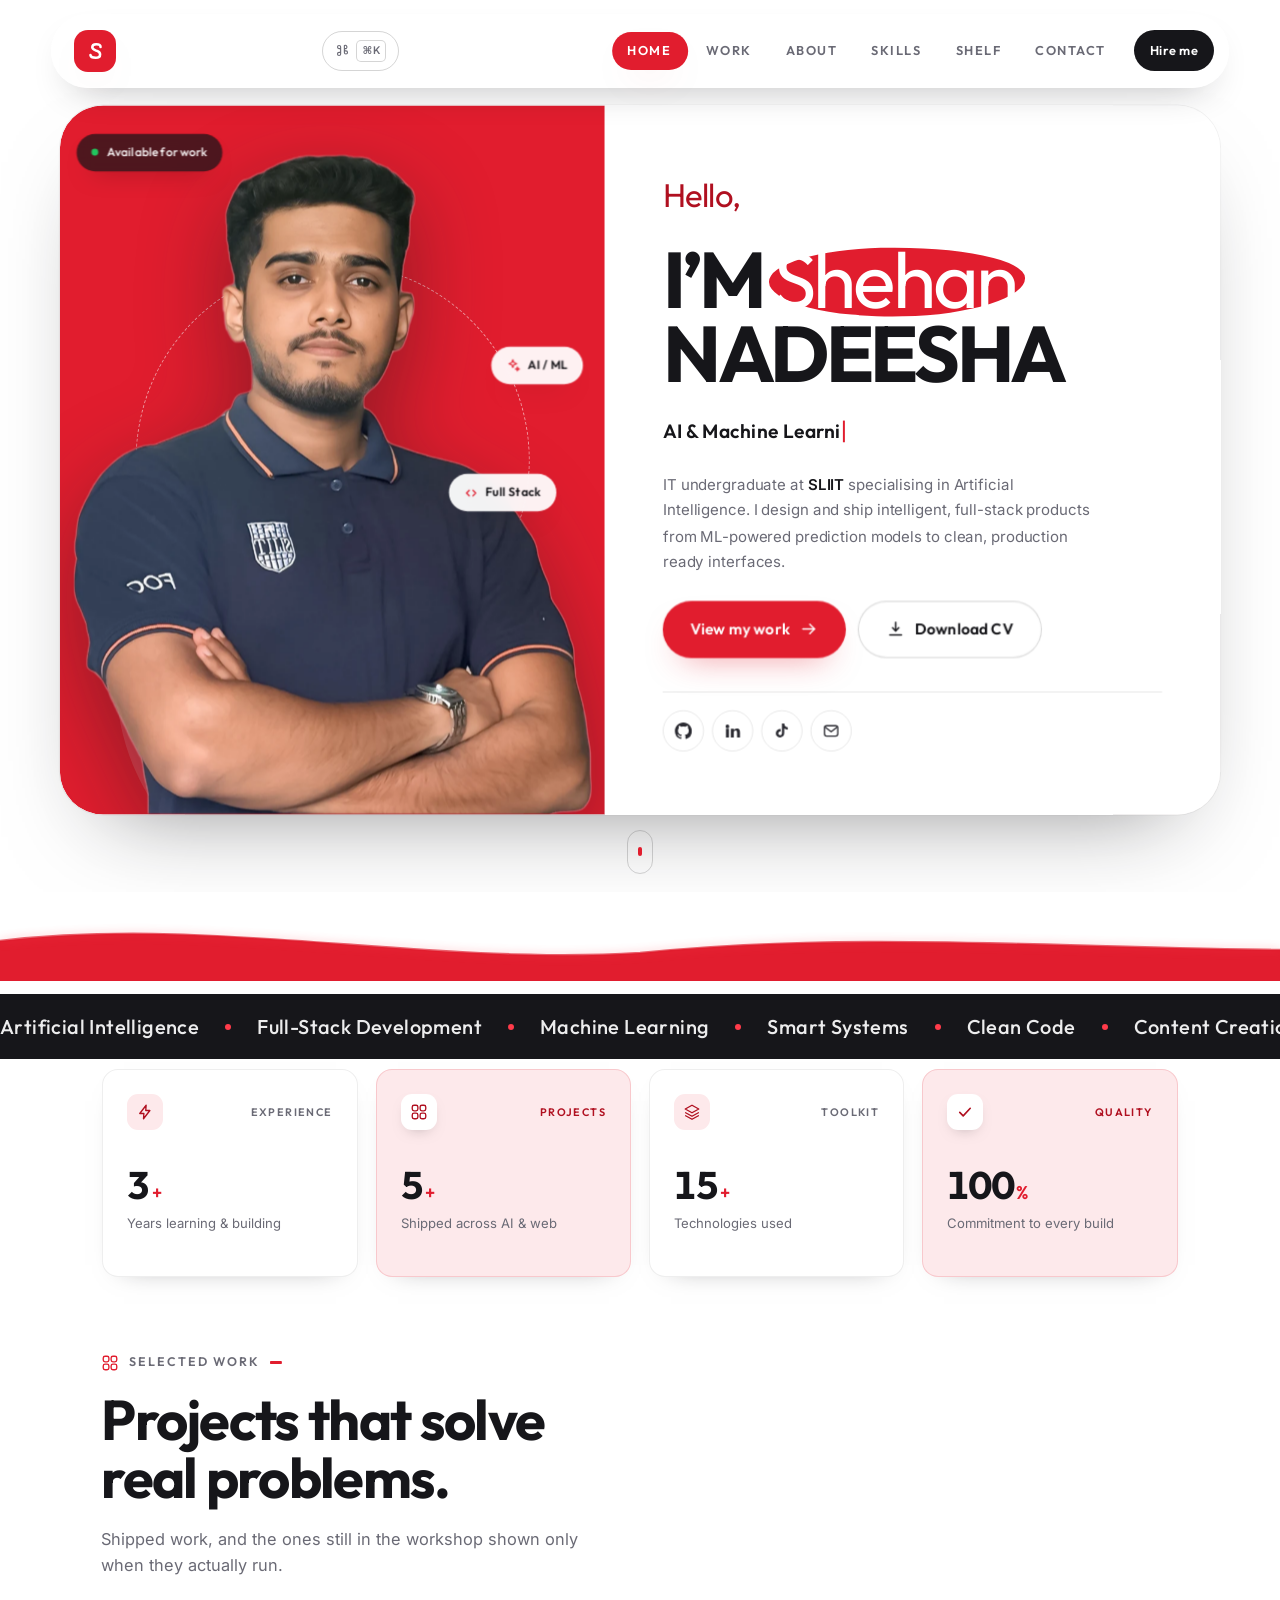
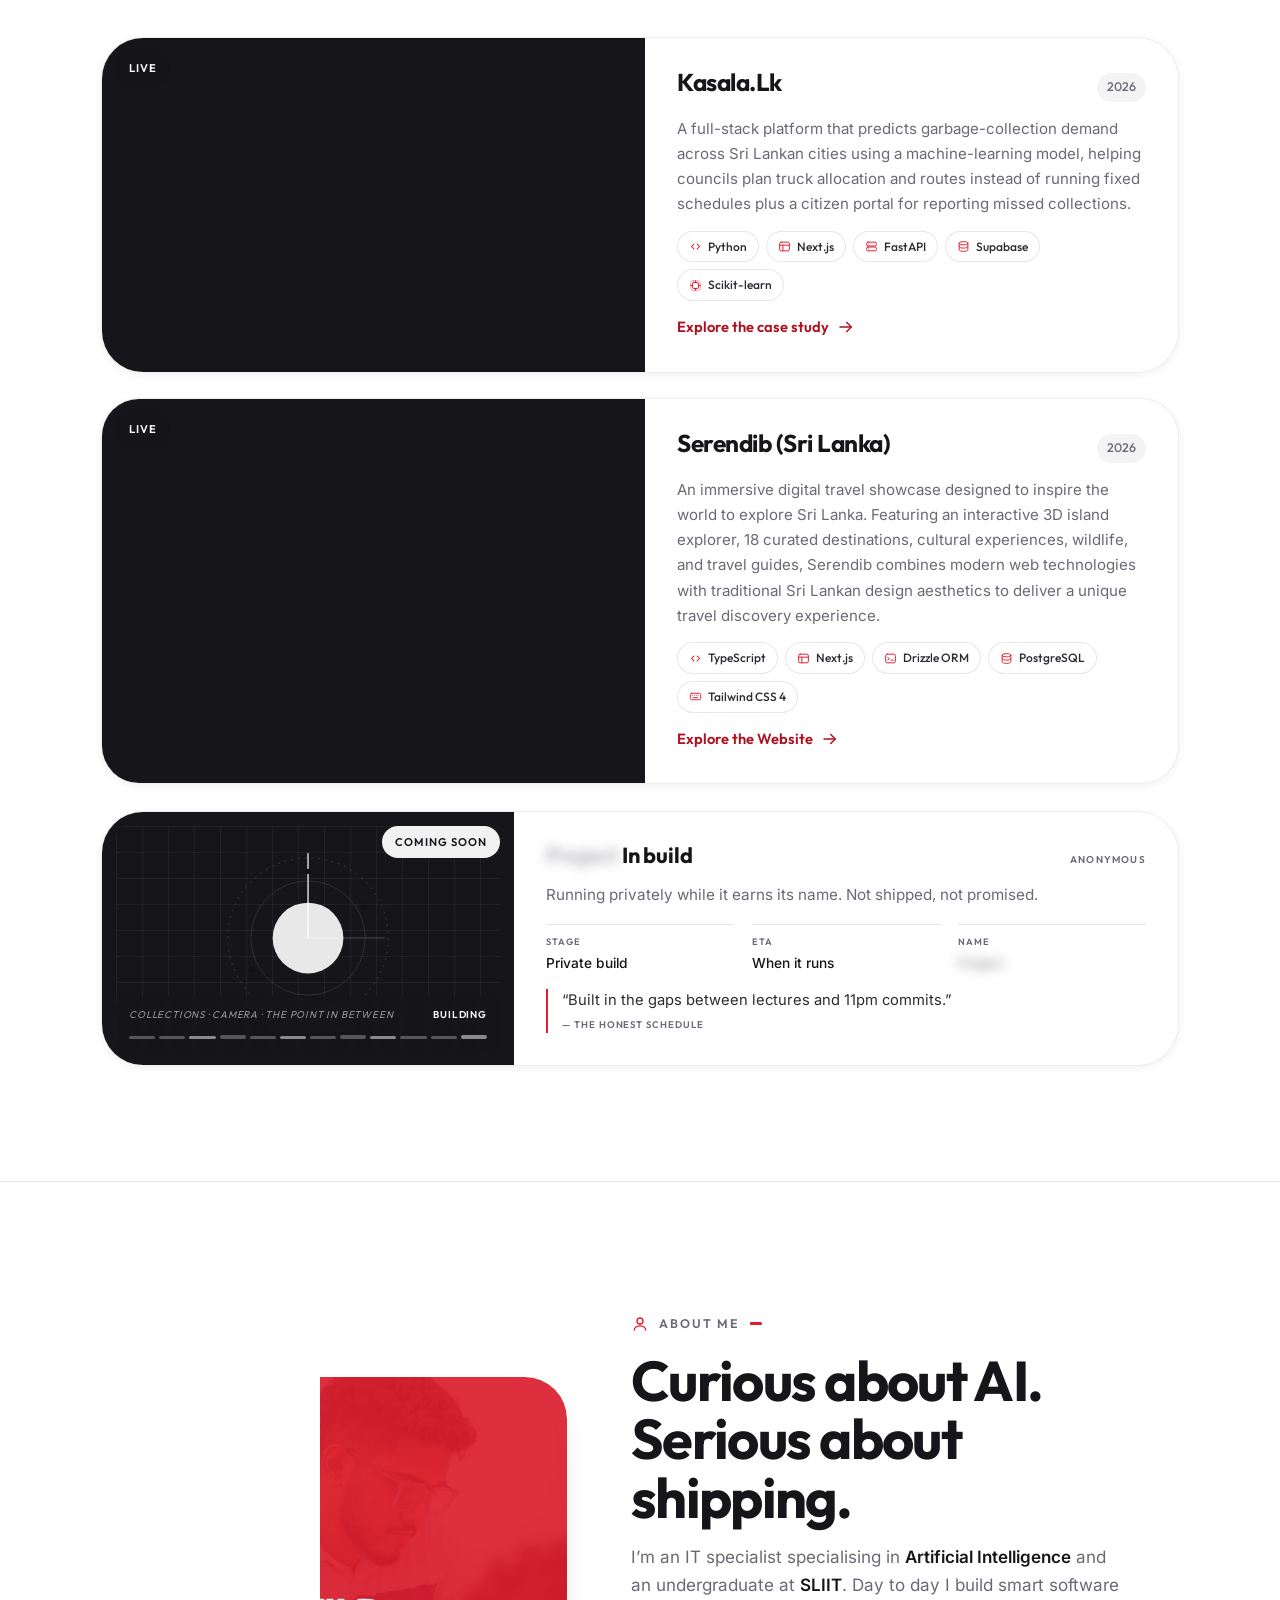
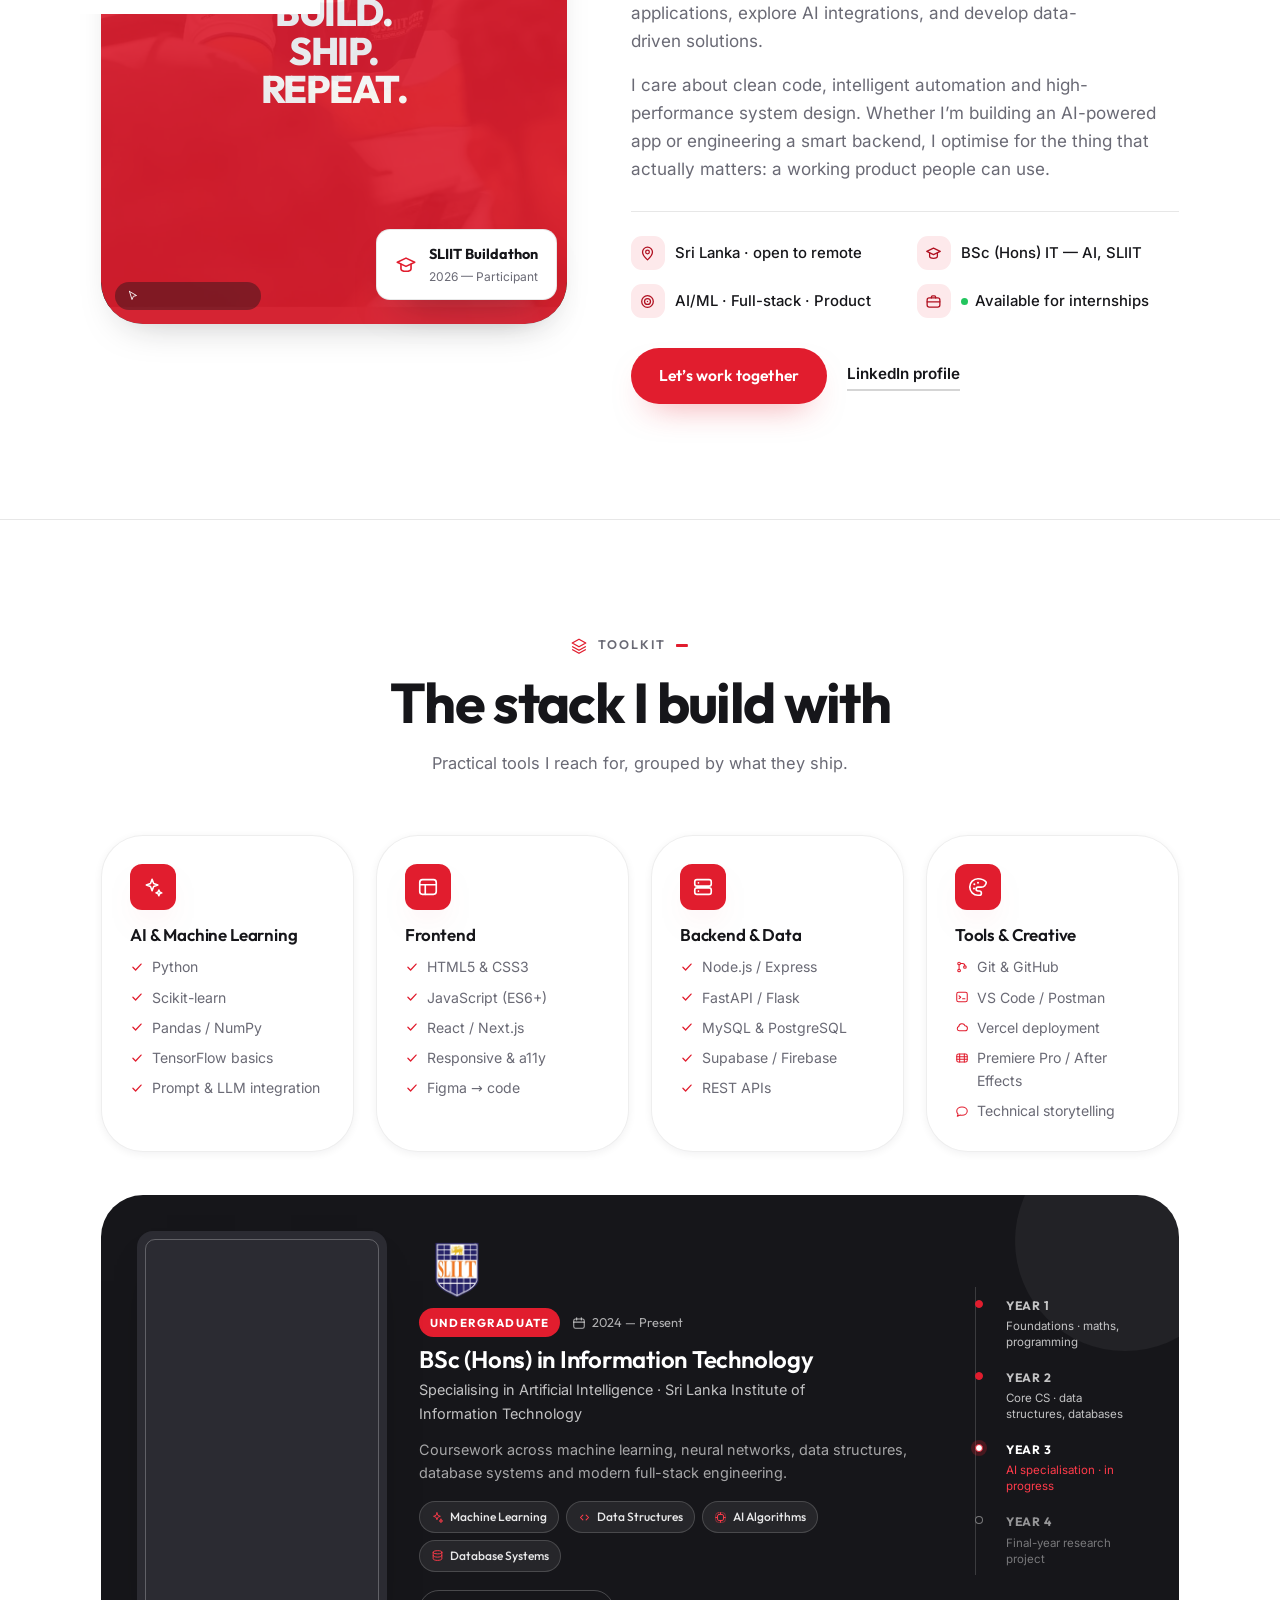
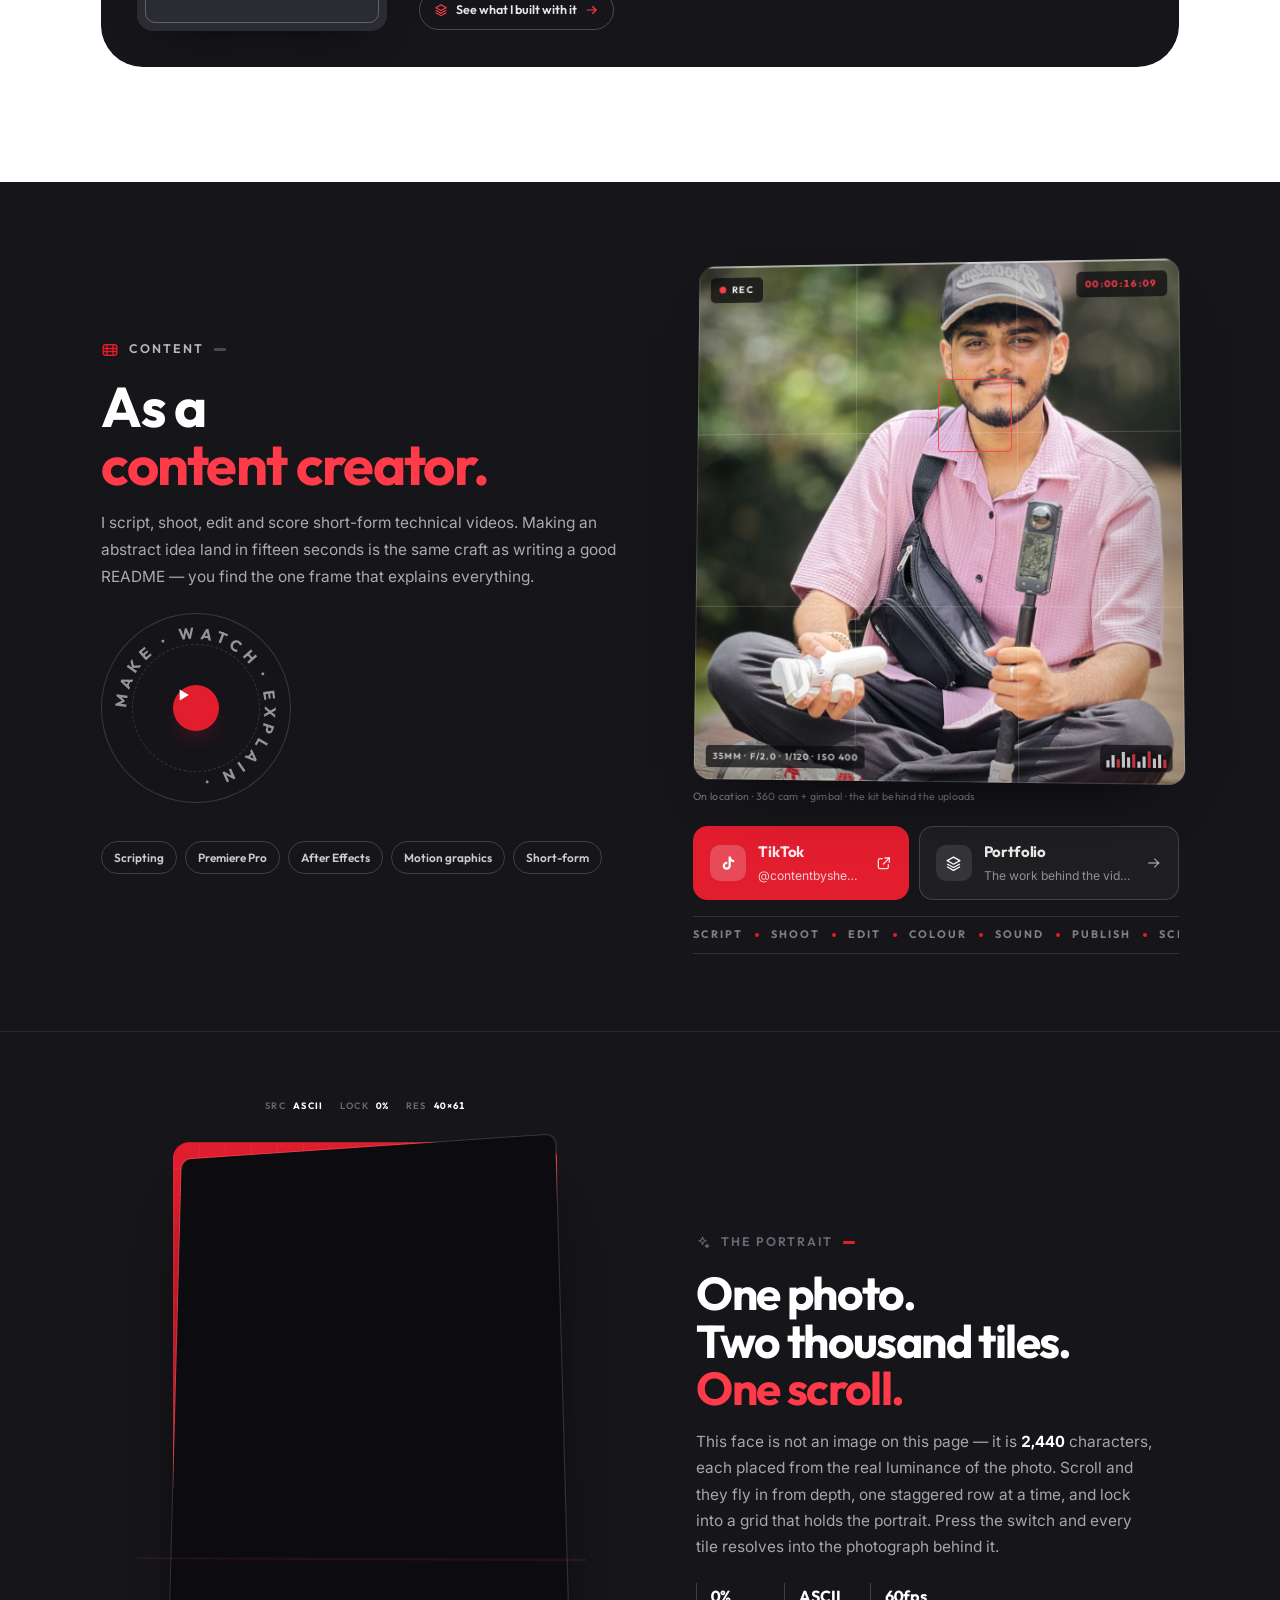
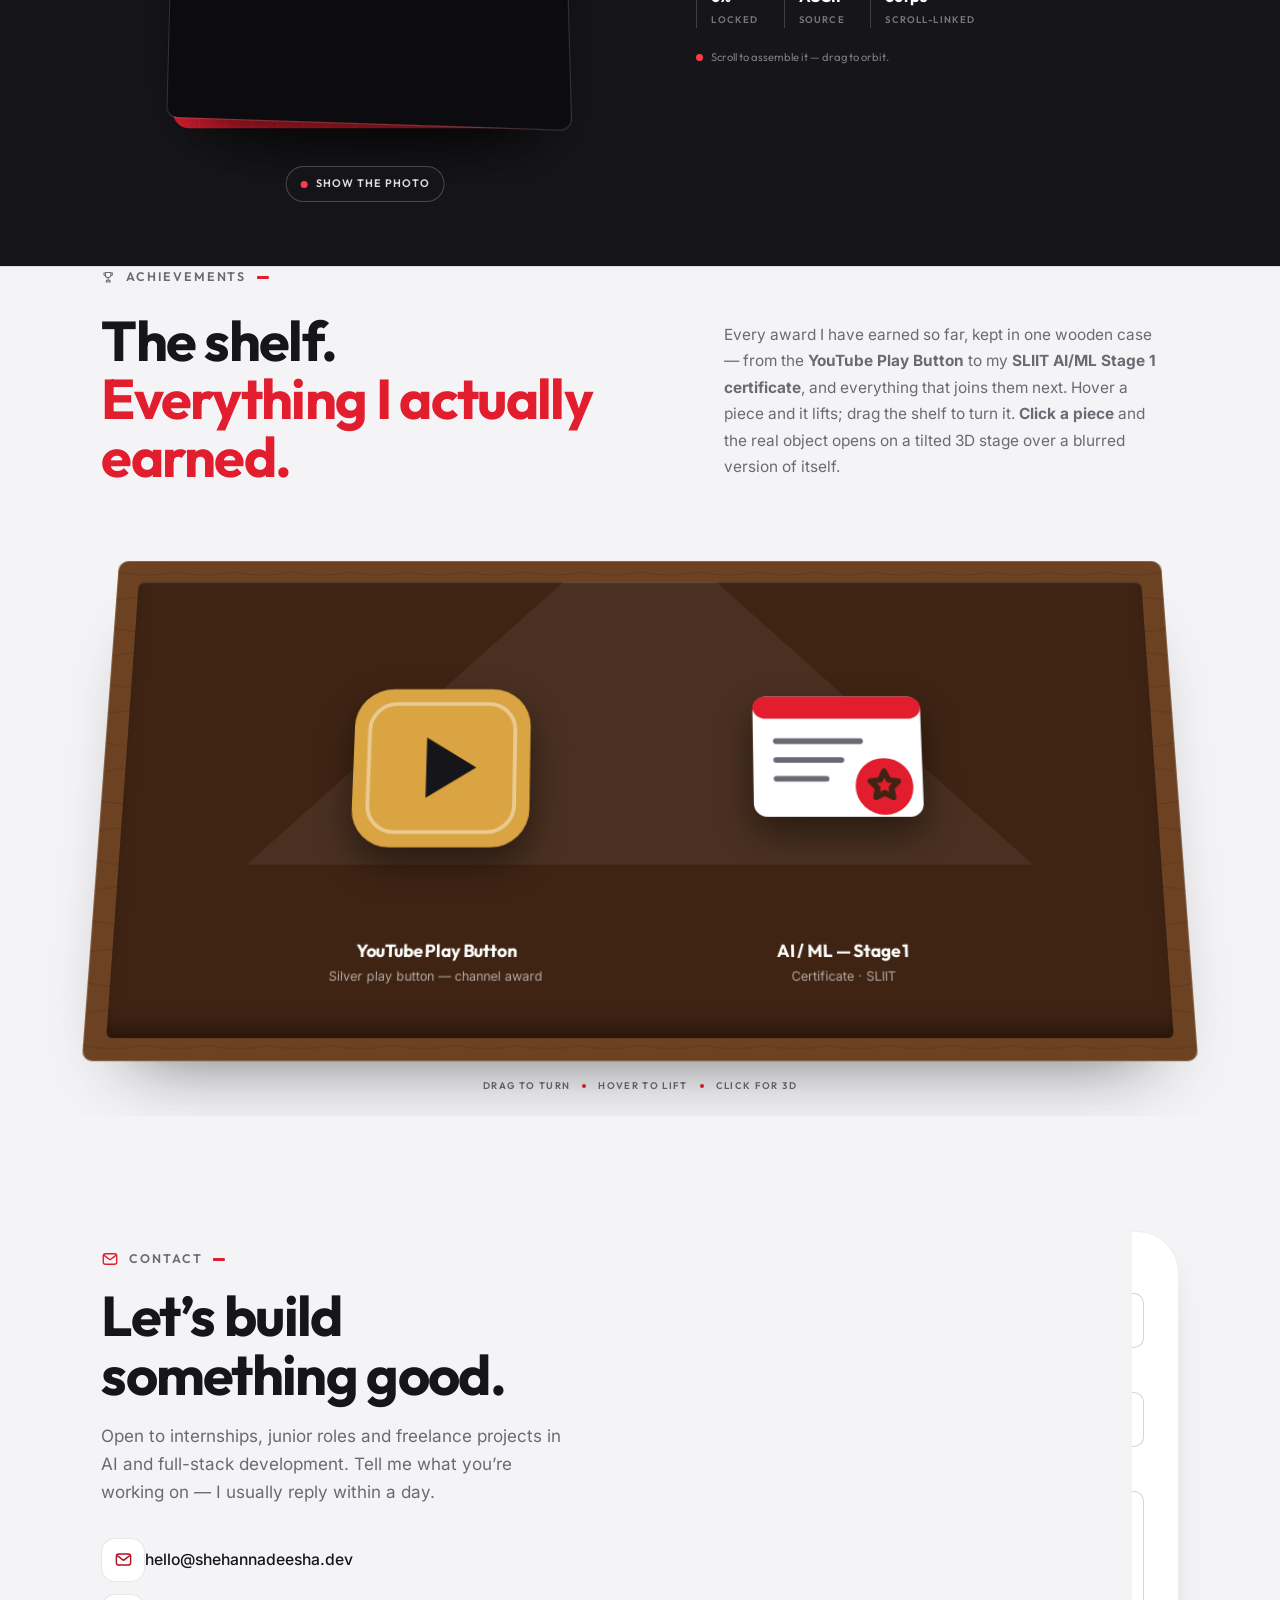
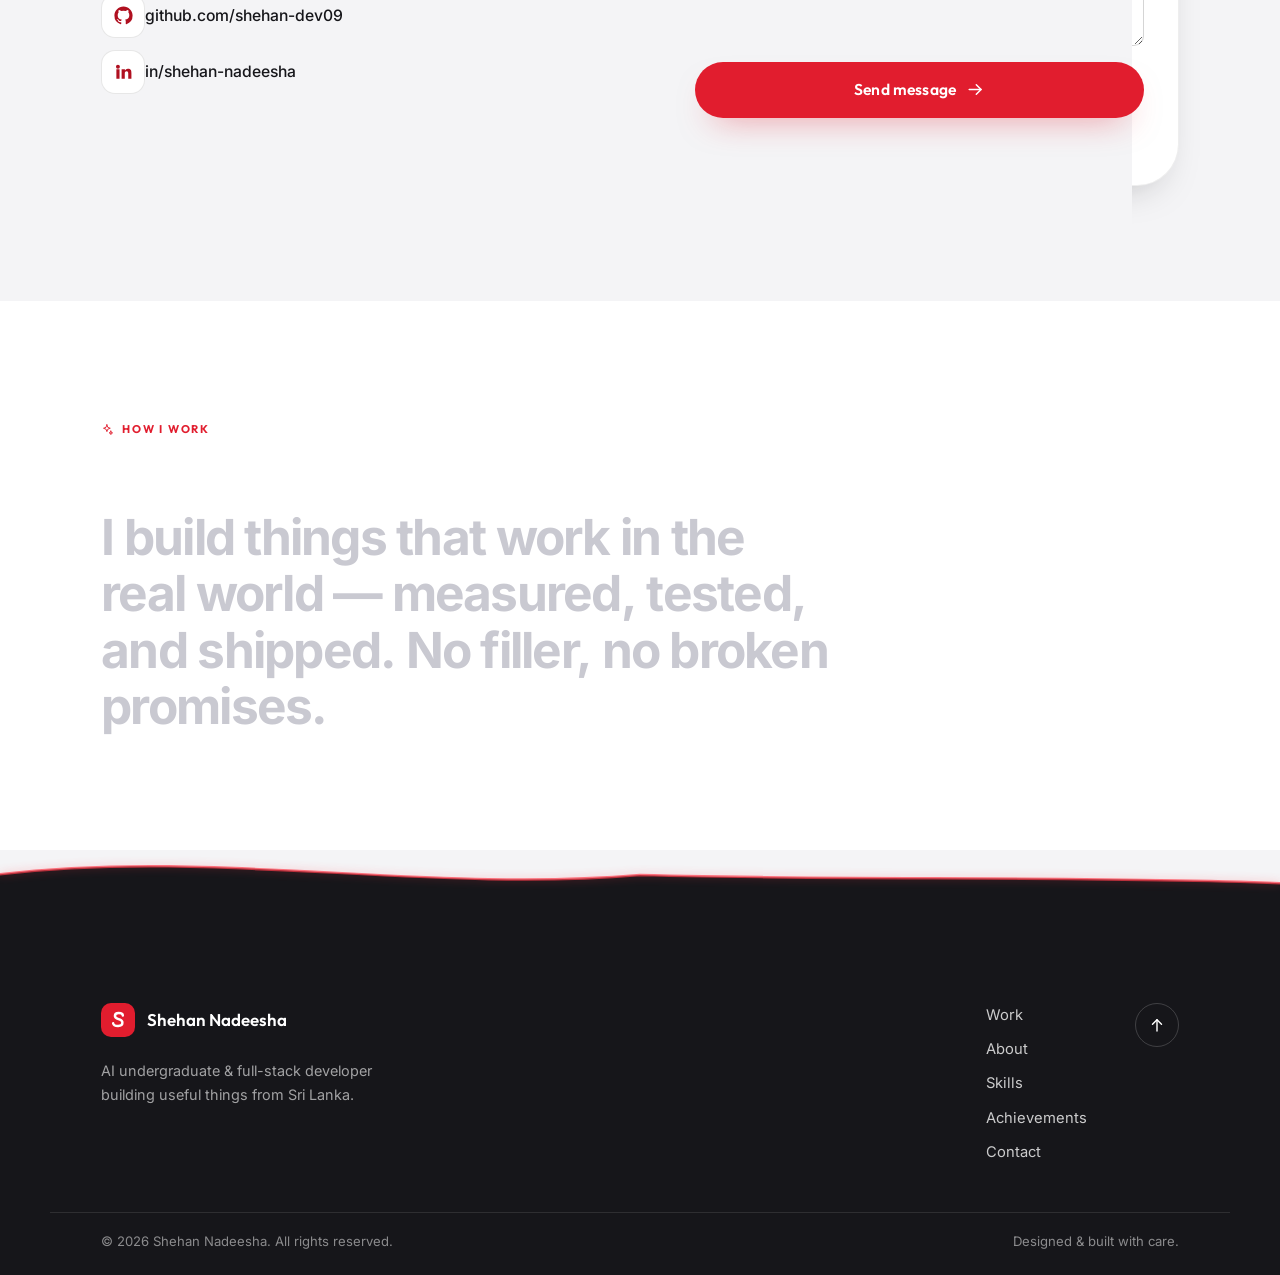
==== commit 5504cca7: "Updated: Video Preview" ====
--- a/index.html
+++ b/index.html
@@ -432,7 +432,7 @@
 <!-- Project 2 -->
          <article class="pcard pcard--feature morphcard spotlight tilt reveal" data-morph="enter">
           <div class="pcard__media">
-            <video class="lazy-video" data-src="assets/Rename.mp4" autoplay loop muted playsinline preload="none" aria-label="Serendib (Sri Lanka) brand animation"></video>
+            <video class="lazy-video" data-src="assets/Logo3.mp4" autoplay loop muted playsinline preload="none" aria-label="Serendib (Sri Lanka) brand animation"></video>
             <span class="pcard__live"><span></span>Live</span>
           </div>
           <div class="pcard__body">
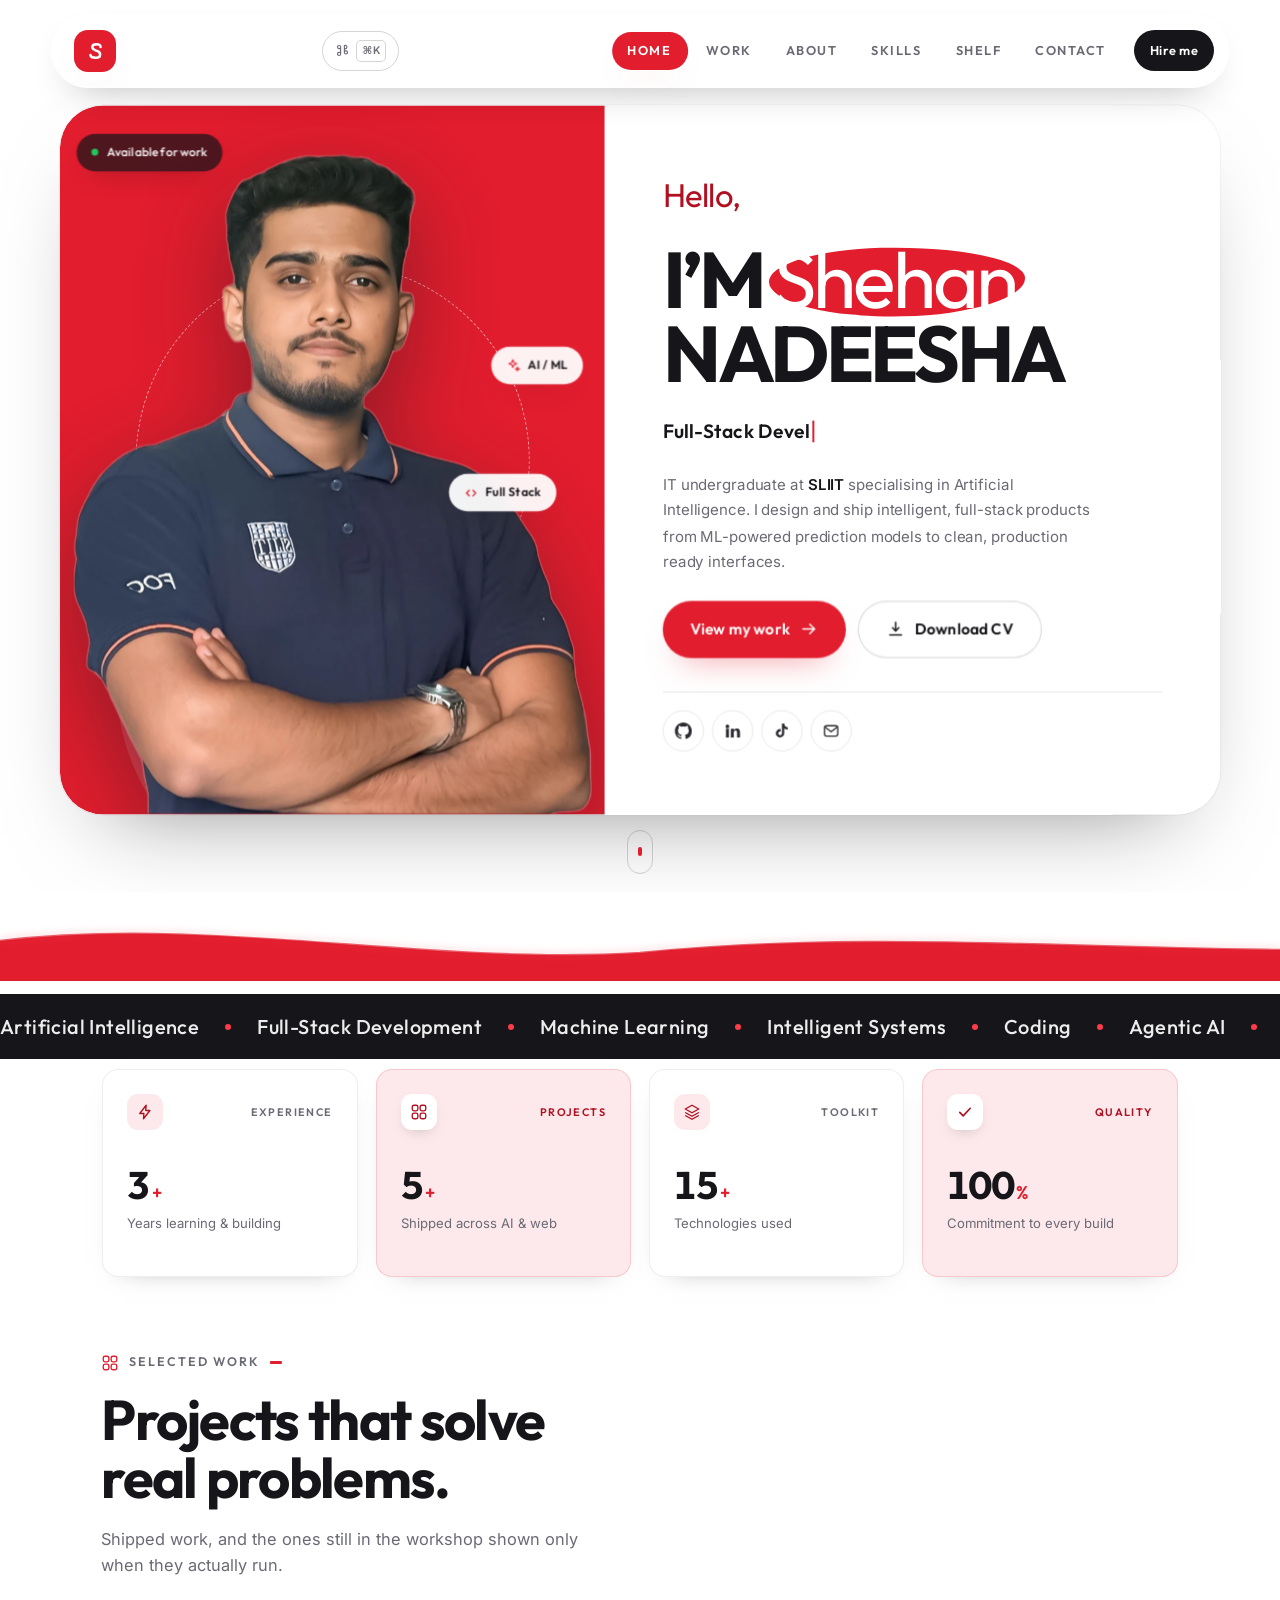
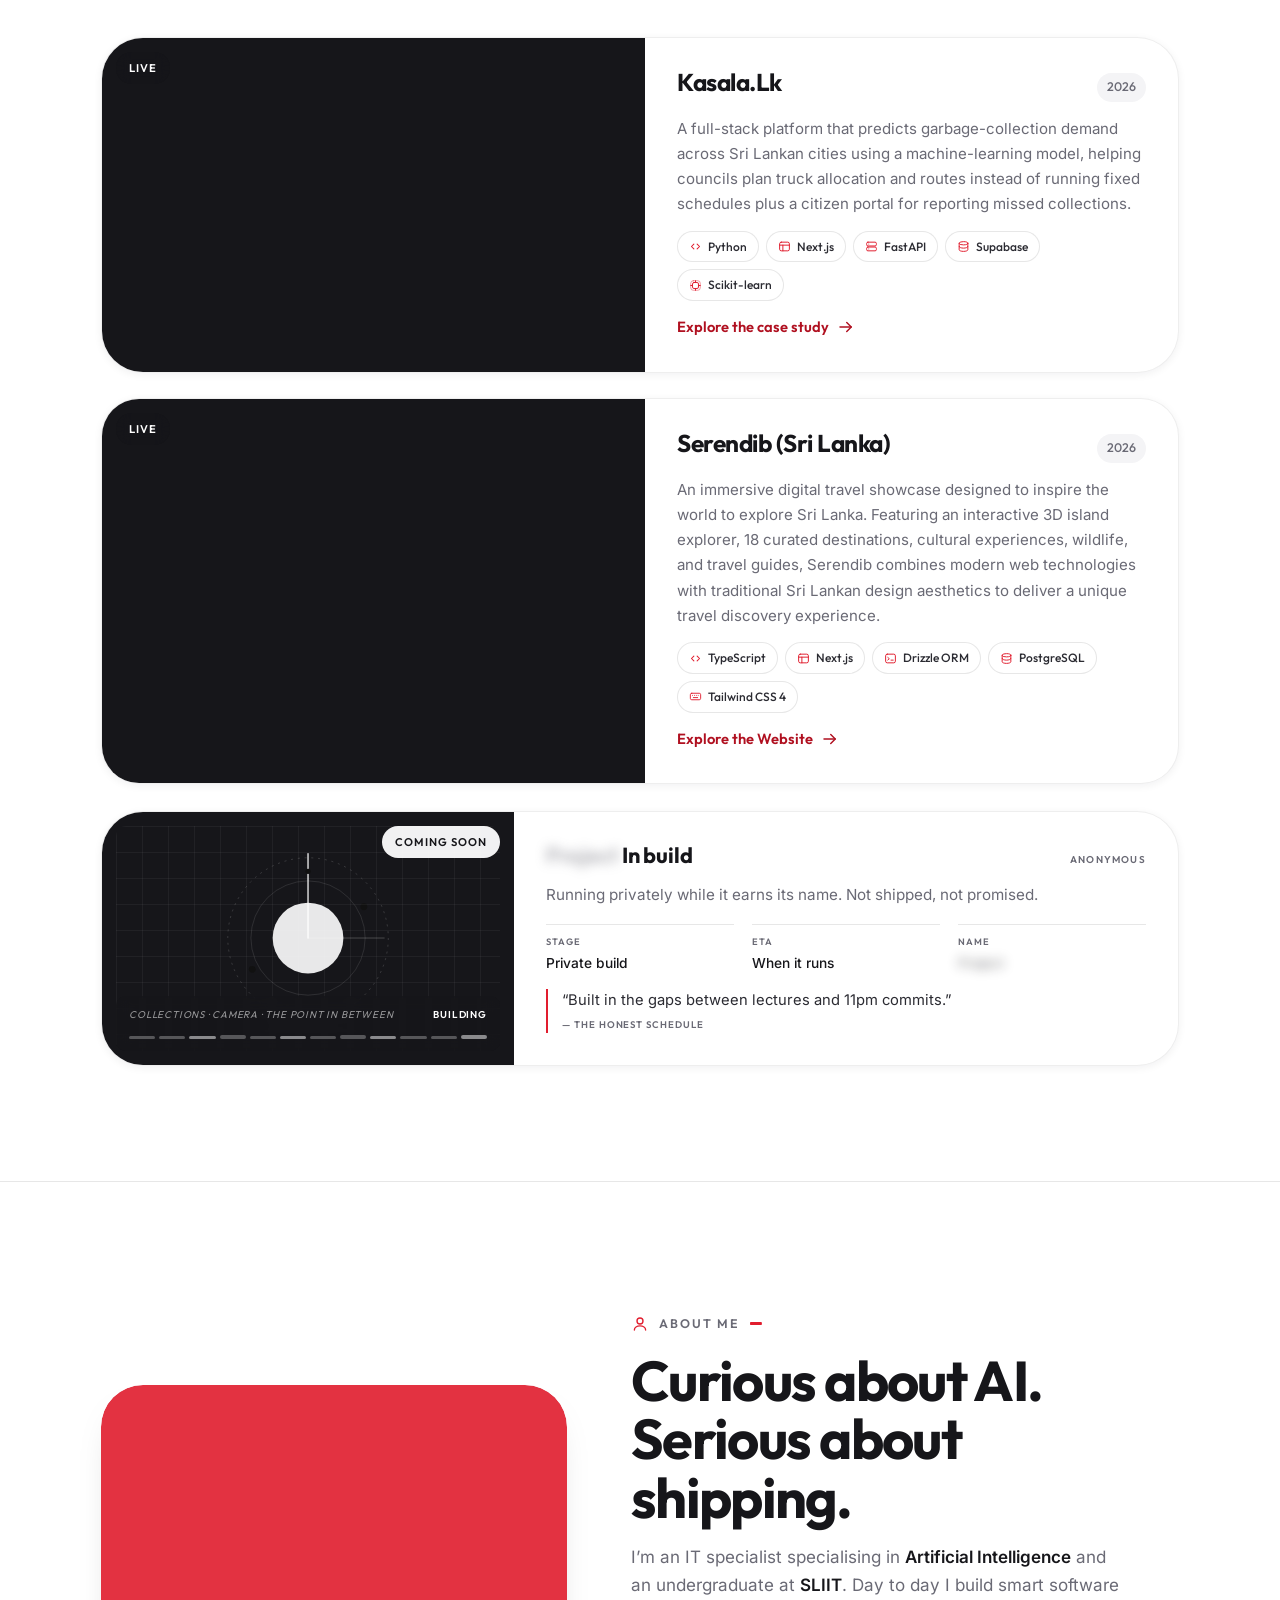
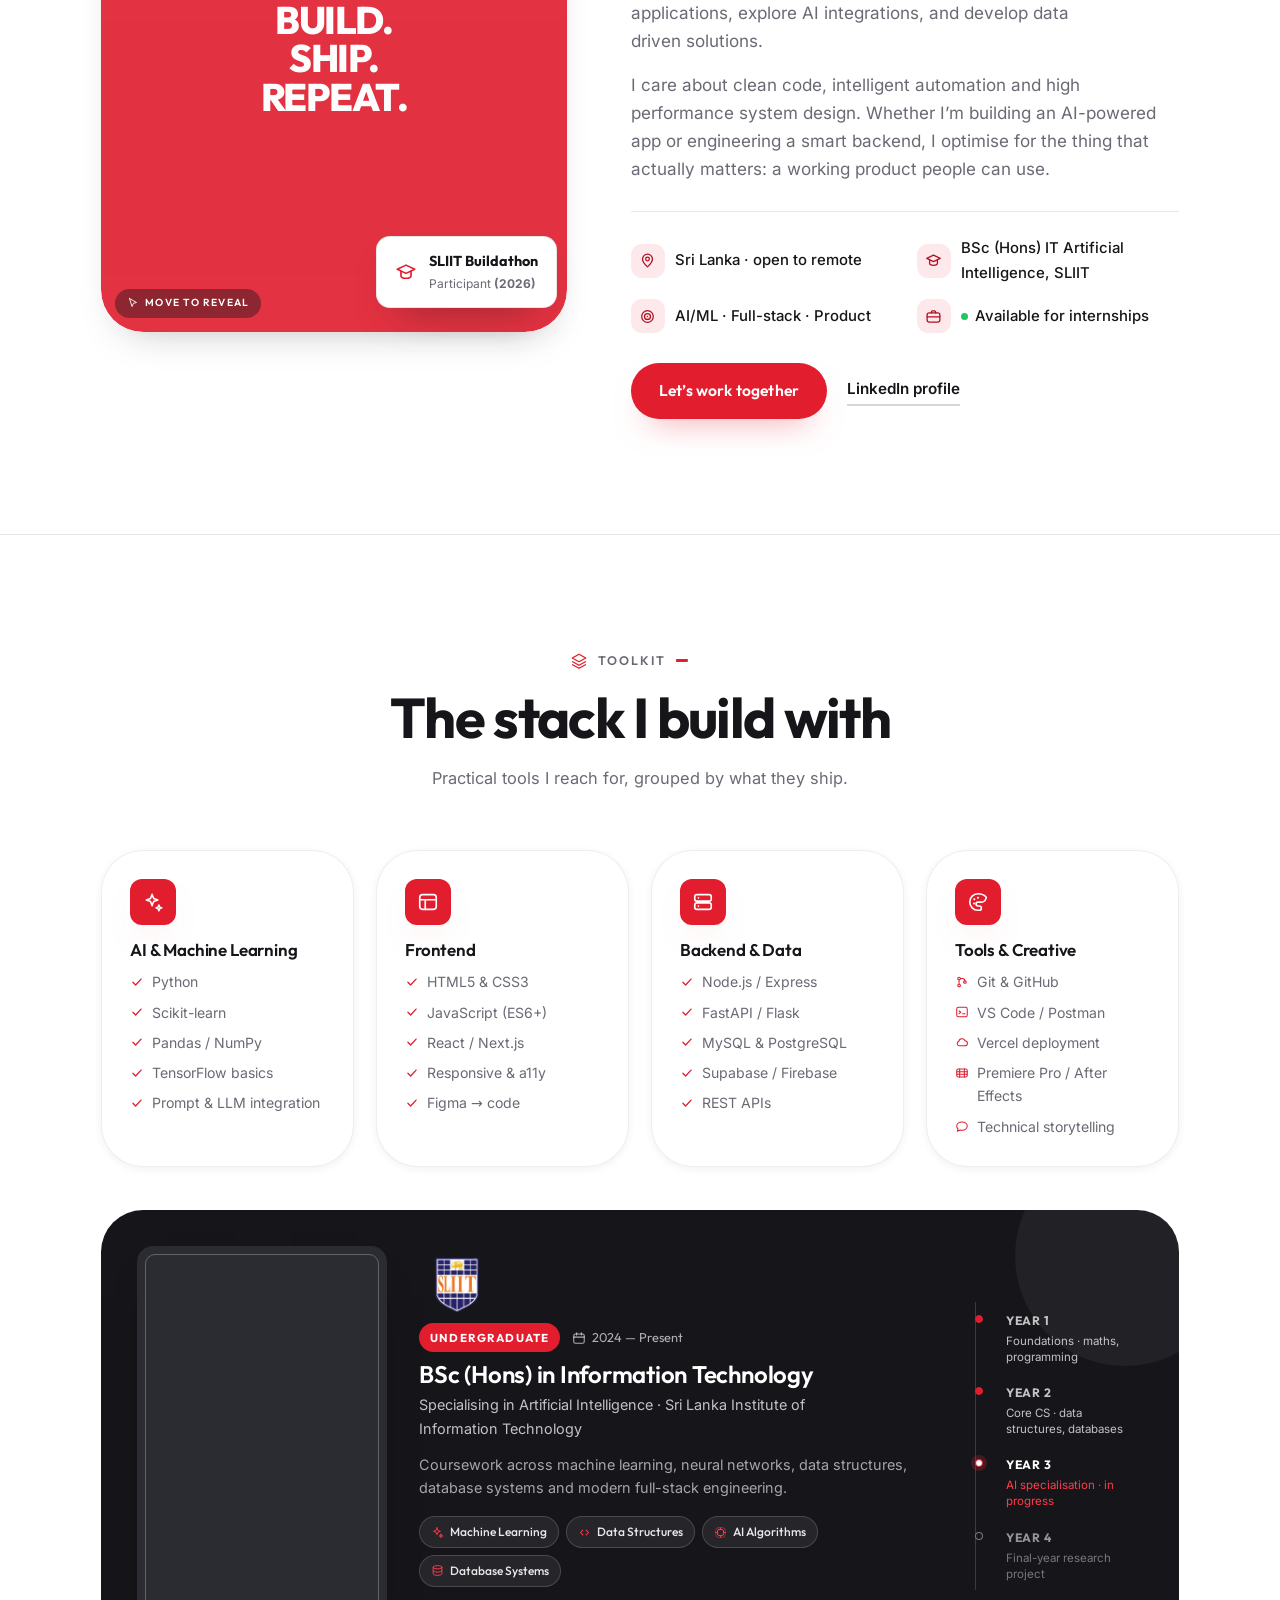
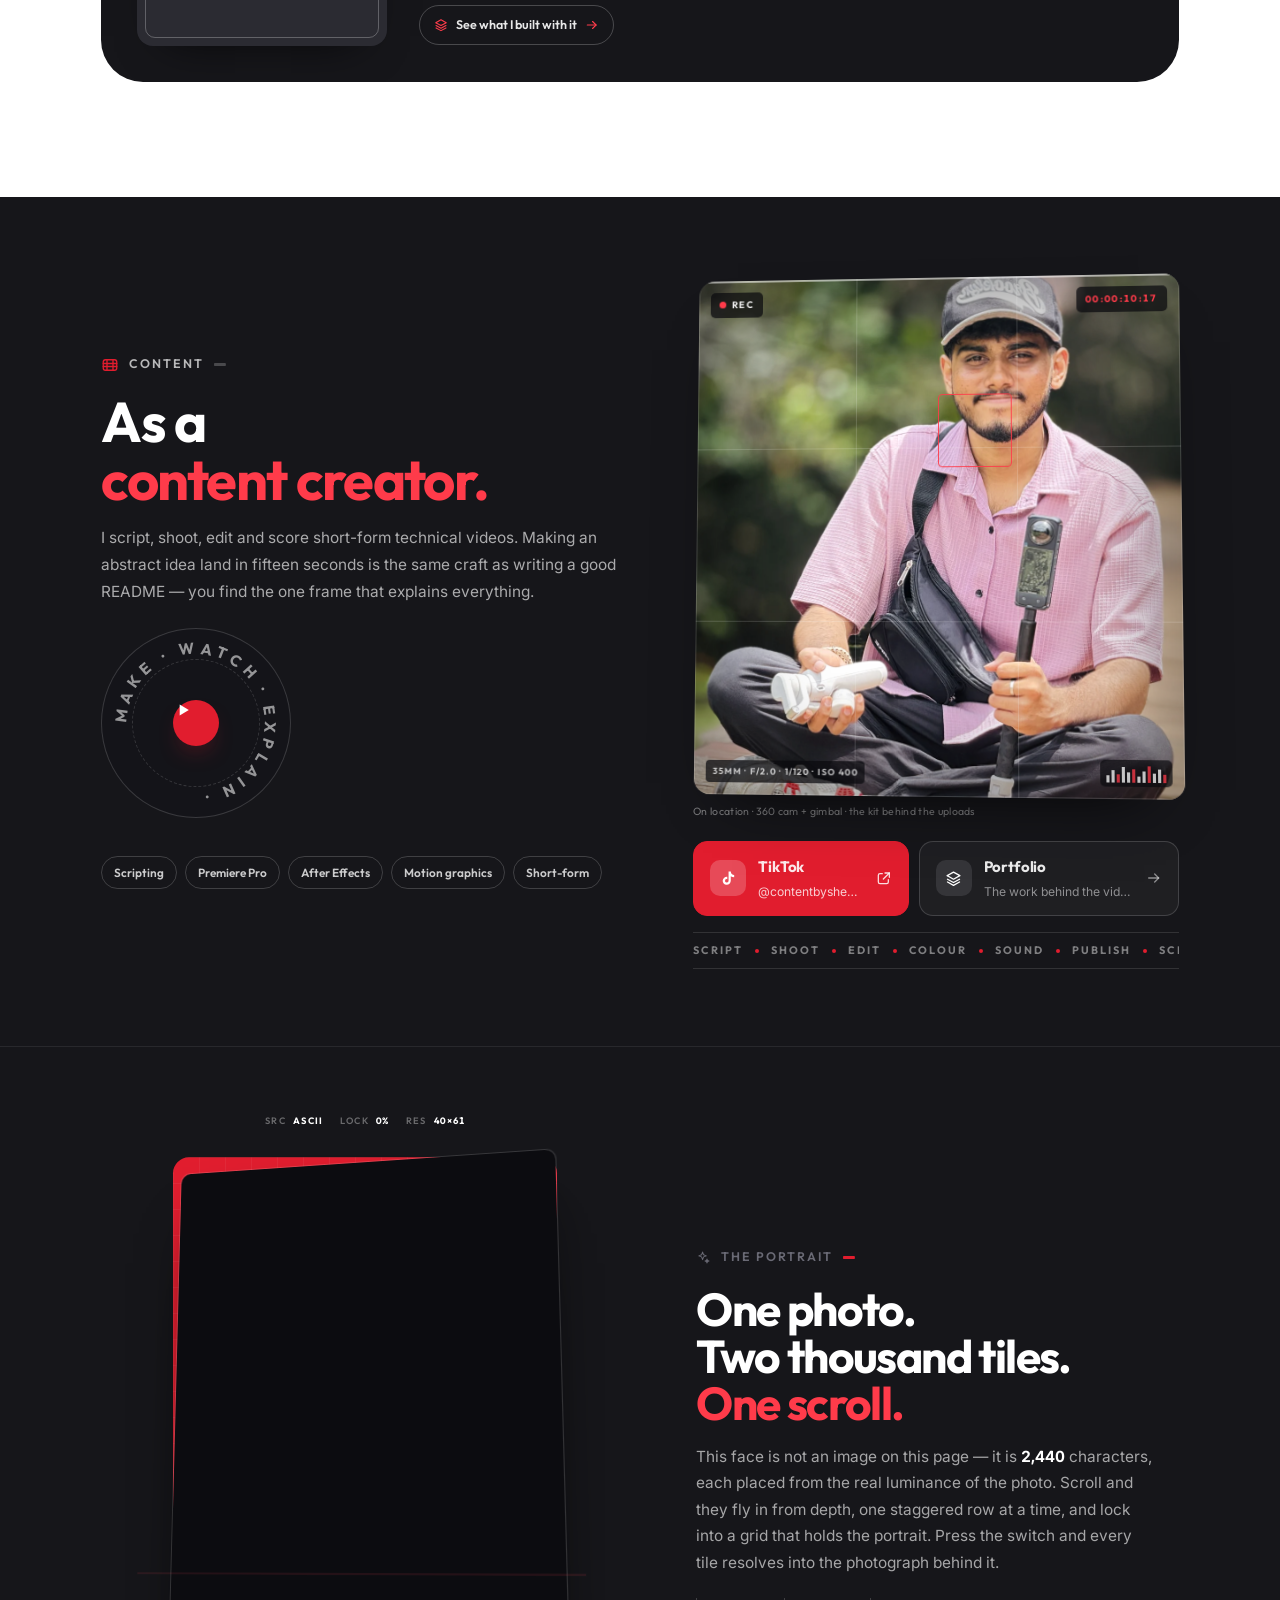
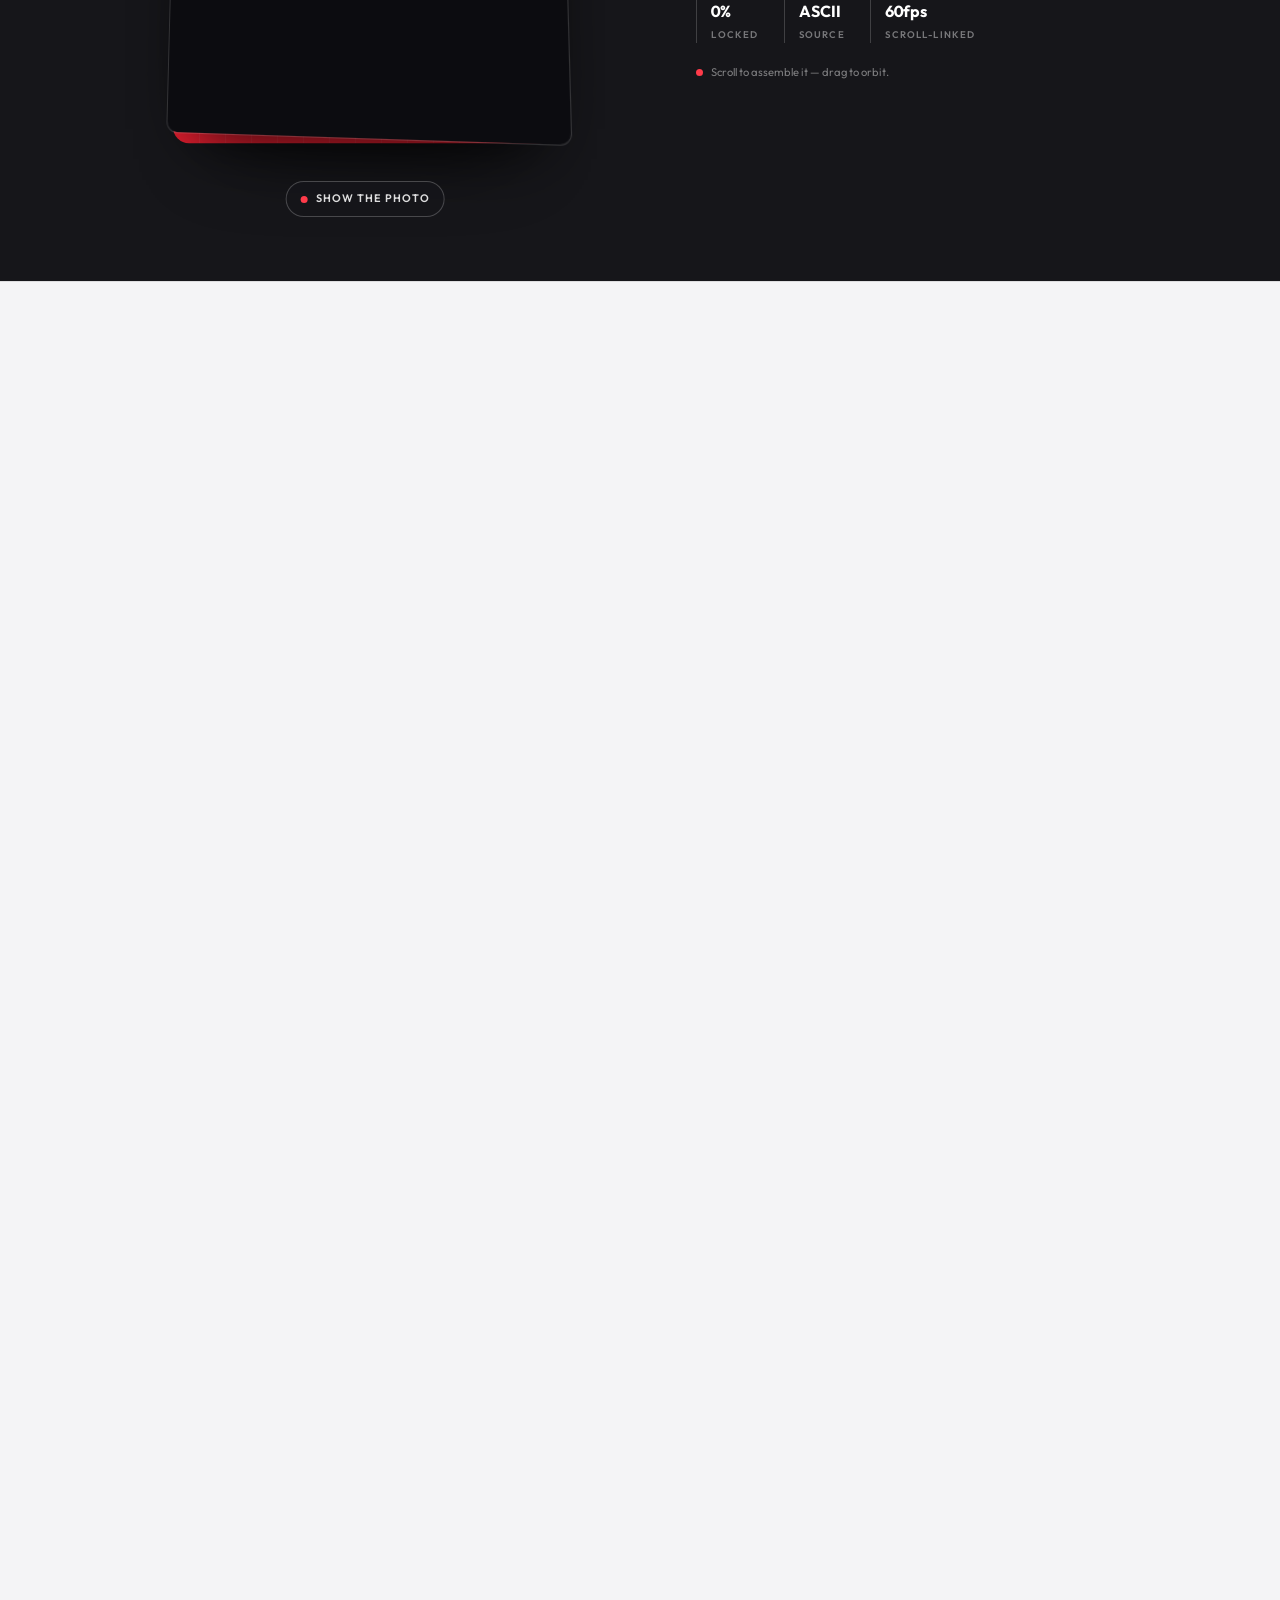
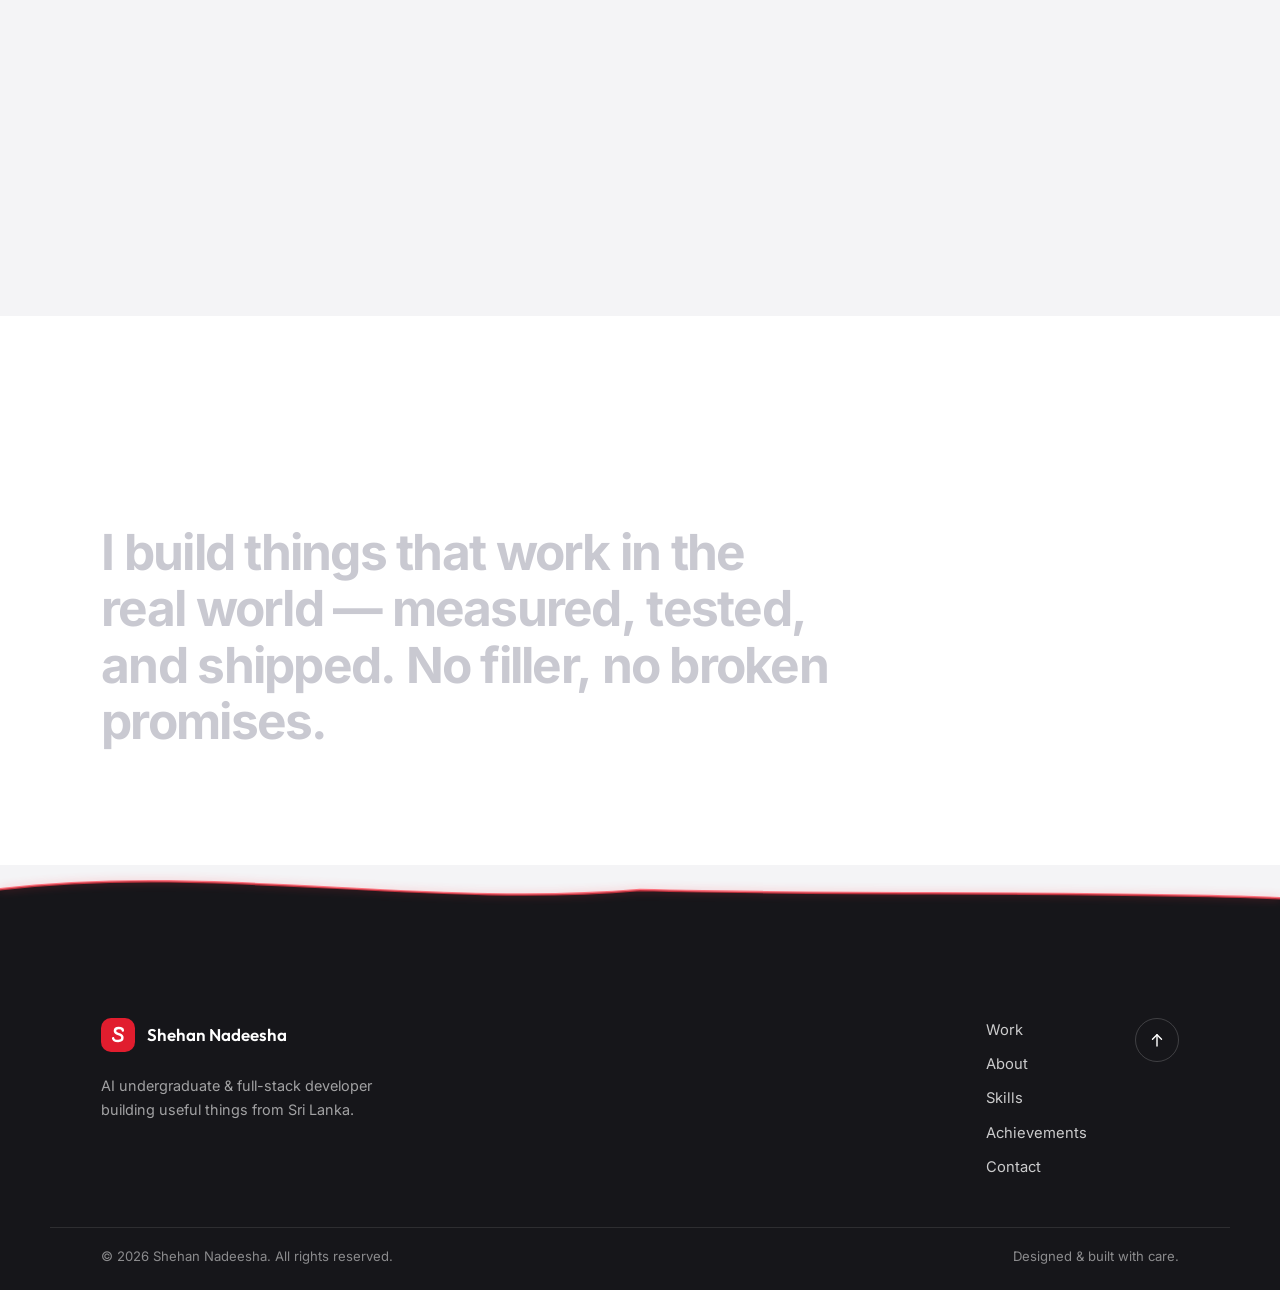
==== commit 85049eae: "About Edited" ====
--- a/index.html
+++ b/index.html
@@ -328,8 +328,8 @@
   <section class="stats" id="stats" aria-label="Highlights">
     <div class="marquee" aria-hidden="true">
       <div class="marquee__track">
-        <span>Artificial Intelligence</span><i></i><span>Full-Stack Development</span><i></i><span>Machine Learning</span><i></i><span>Smart Systems</span><i></i><span>Clean Code</span><i></i><span>Content Creation</span><i></i>
-        <span>Artificial Intelligence</span><i></i><span>Full-Stack Development</span><i></i><span>Machine Learning</span><i></i><span>Smart Systems</span><i></i><span>Clean Code</span><i></i><span>Content Creation</span><i></i>
+        <span>Artificial Intelligence</span><i></i><span>Full-Stack Development</span><i></i><span>Machine Learning</span><i></i><span>Intelligent Systems</span><i></i><span>Coding</span><i></i><span>Agentic AI</span><i></i>
+        <span>Artificial Intelligence</span><i></i><span>Full-Stack Development</span><i></i><span>Machine Learning</span><i></i><span>Intelligent Systems</span><i></i><span>Coding</span><i></i><span>Agentic AI</span><i></i>
       </div>
     </div>
     <div class="stats__band">
@@ -531,7 +531,7 @@
           <svg class="ico" aria-hidden="true"><use href="#i-cap"/></svg>
           <div>
             <strong>SLIIT Buildathon</strong>
-            <span>2026 — Participant</span>
+            <span>Participant <b>(2026)</b></span>
           </div>
         </div>
       </div>
@@ -546,10 +546,10 @@
         <p class="reveal">
           I’m an IT specialist specialising in <strong>Artificial Intelligence</strong> and an
           undergraduate at <strong>SLIIT</strong>. Day to day I build smart software
-          applications, explore AI integrations, and develop data-driven solutions.
+          applications, explore AI integrations, and develop data driven solutions.
         </p>
         <p class="reveal">
-          I care about clean code, intelligent automation and high-performance system design.
+          I care about clean code, intelligent automation and high performance system design.
           Whether I’m building an AI-powered app or engineering a smart backend, I optimise for
           the thing that actually matters: a working product people can use.
         </p>
@@ -561,7 +561,7 @@
           </div>
           <div>
             <dt><svg class="ico" aria-hidden="true"><use href="#i-cap"/></svg><span class="sr-only">Studying</span></dt>
-            <dd>BSc (Hons) IT — AI, SLIIT</dd>
+            <dd>BSc (Hons) IT Artificial Intelligence, SLIIT</dd>
           </div>
           <div>
             <dt><svg class="ico" aria-hidden="true"><use href="#i-target"/></svg><span class="sr-only">Focus</span></dt>
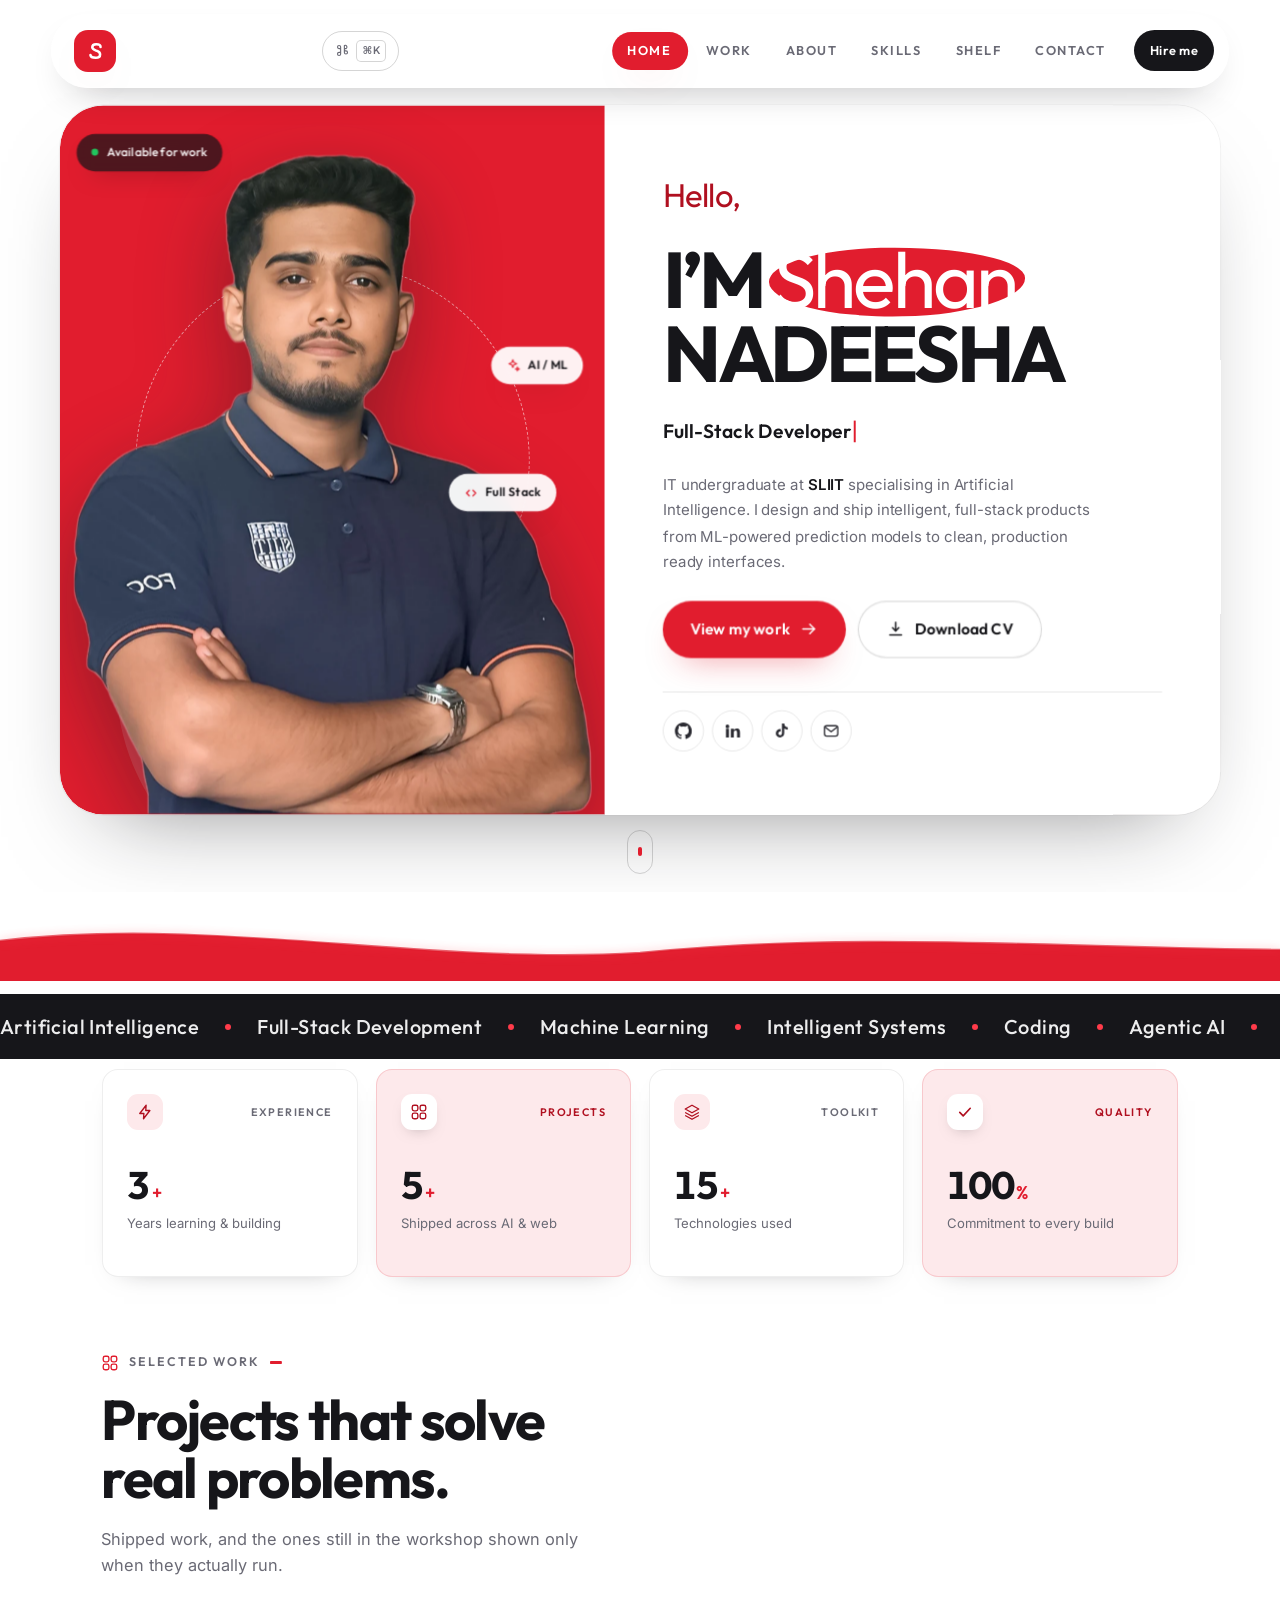
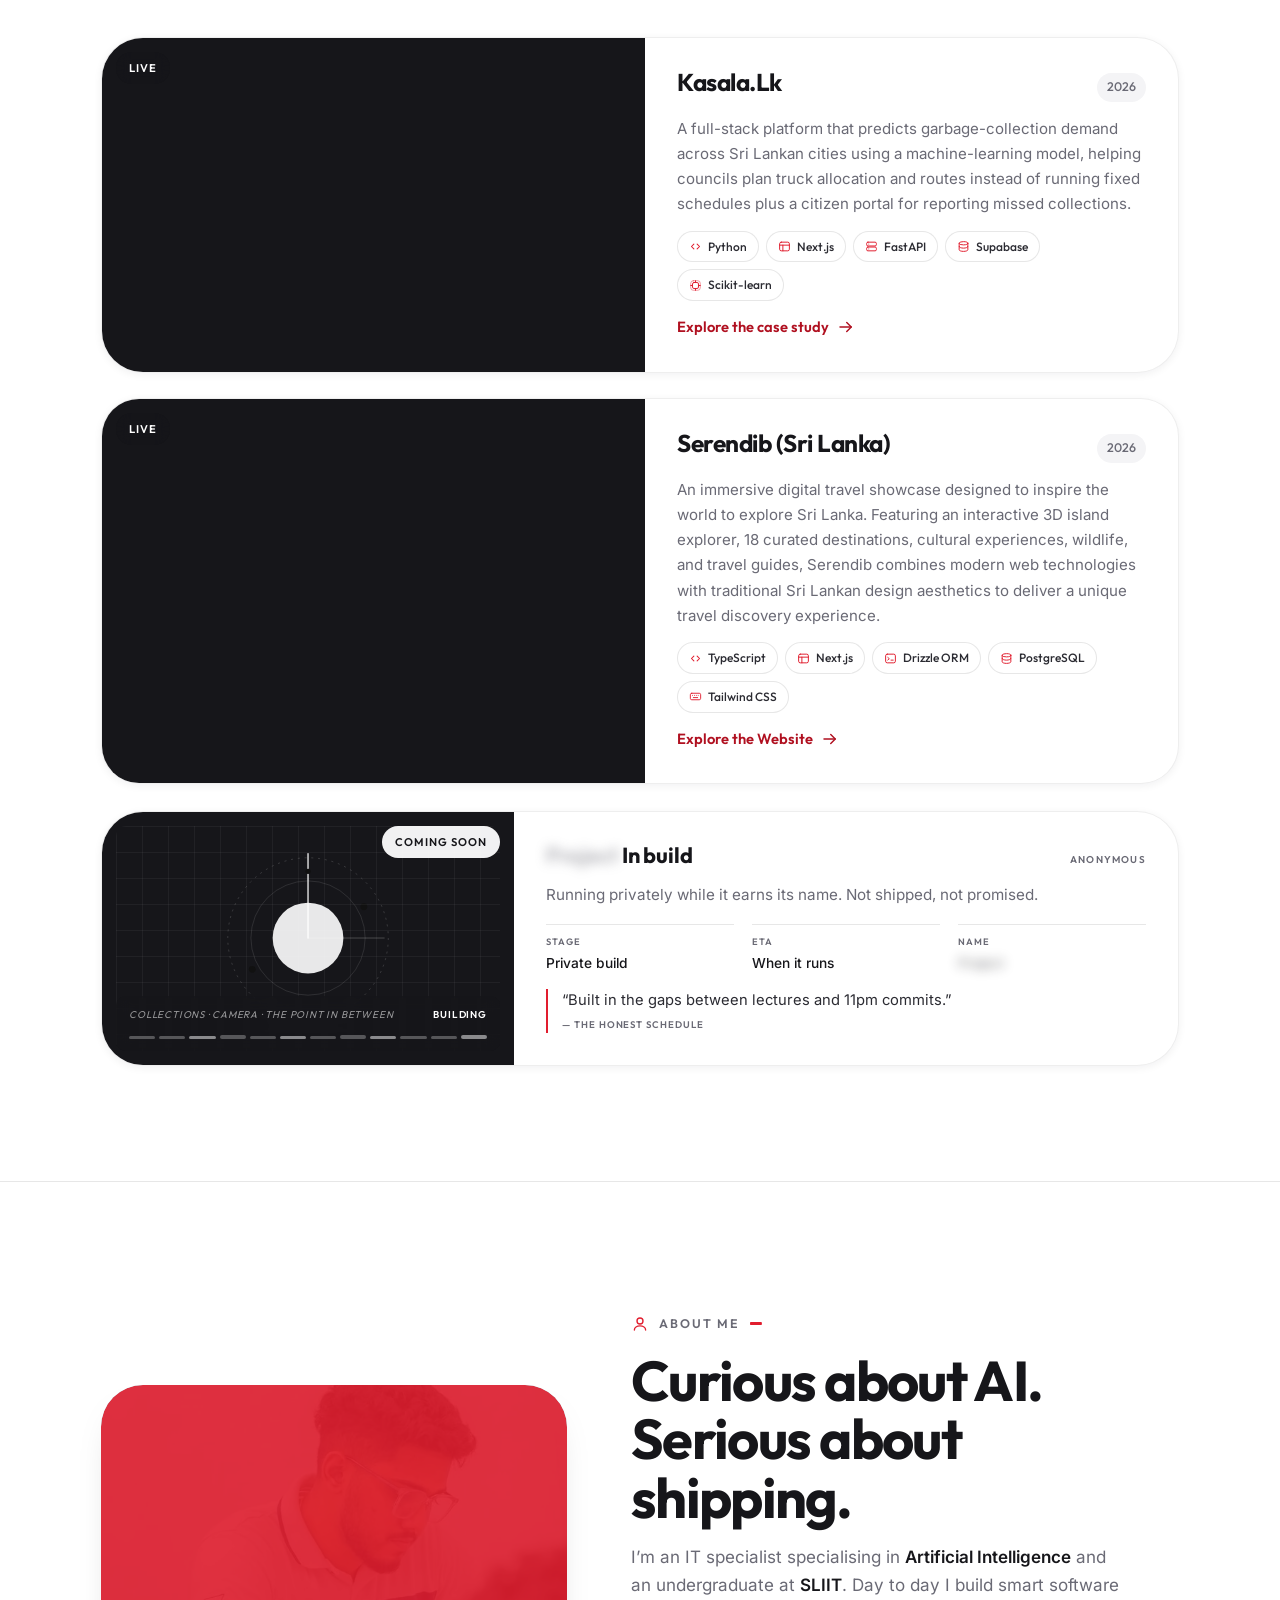
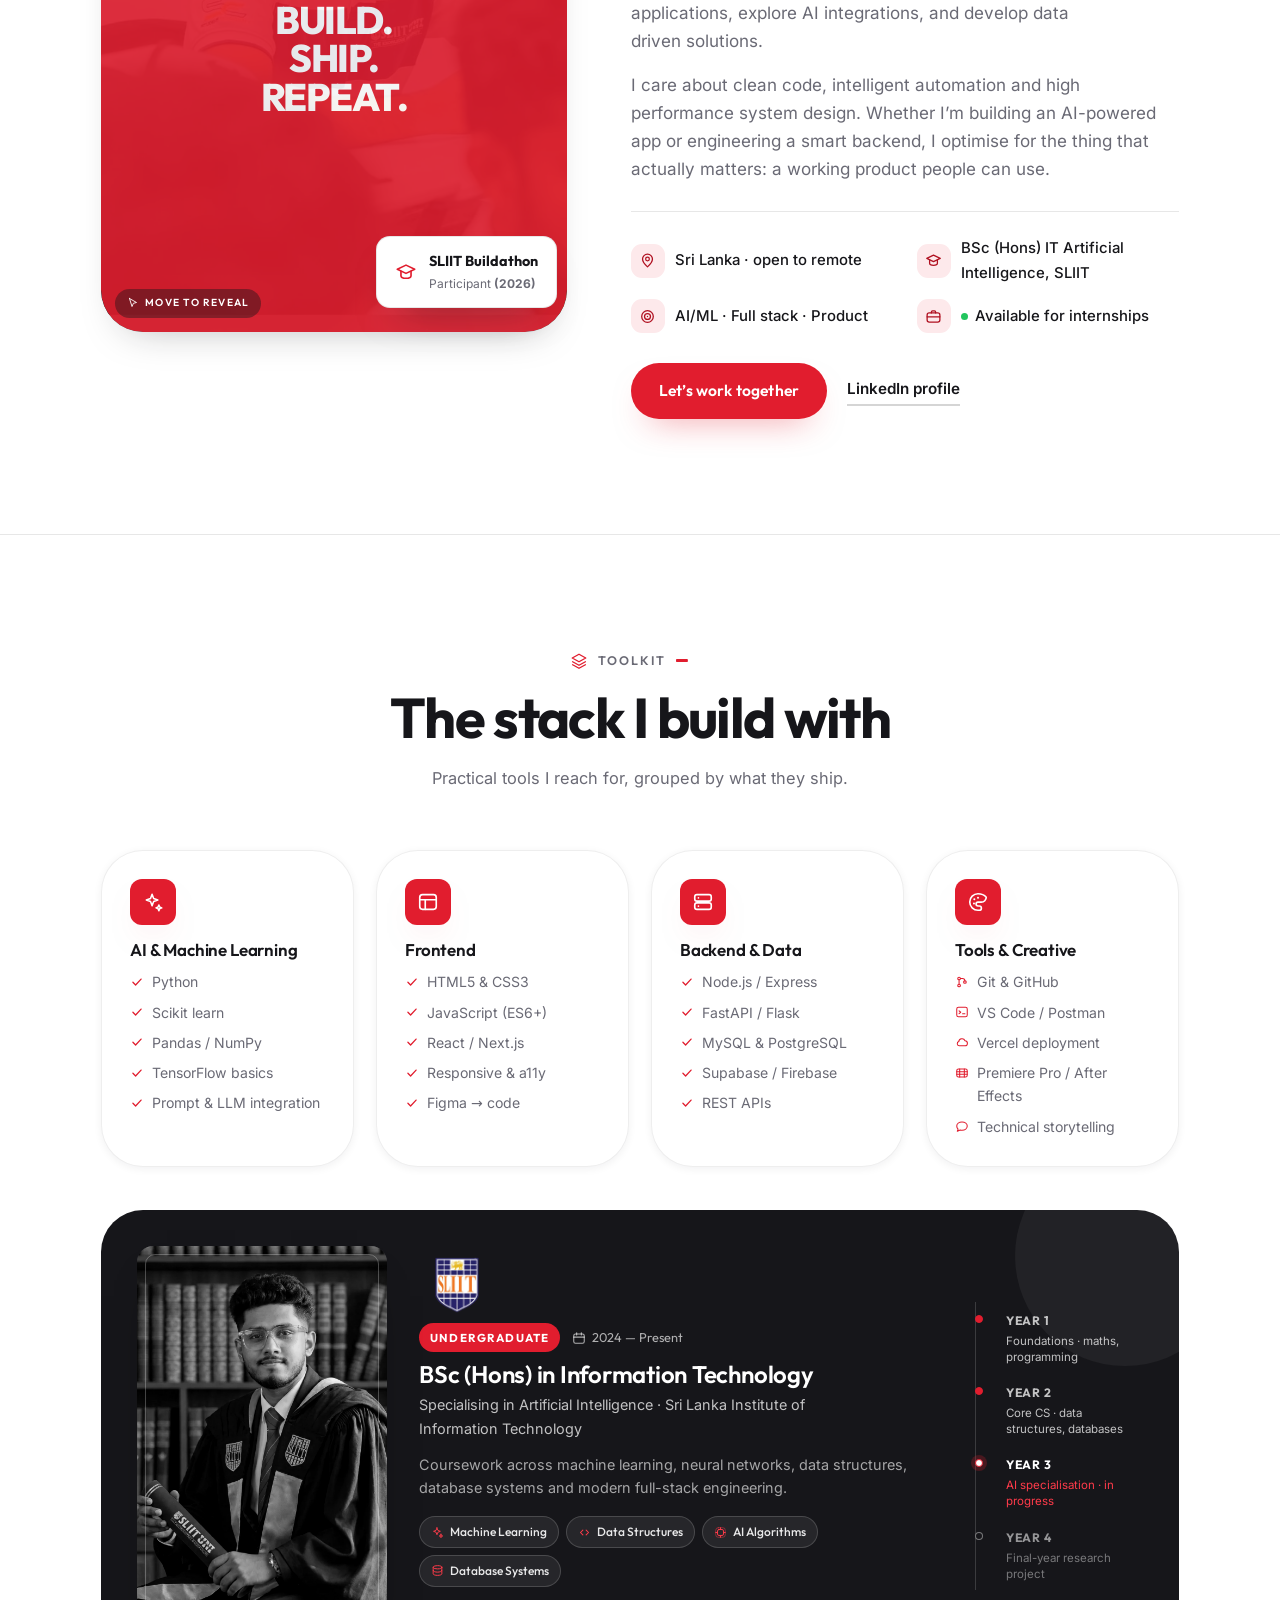
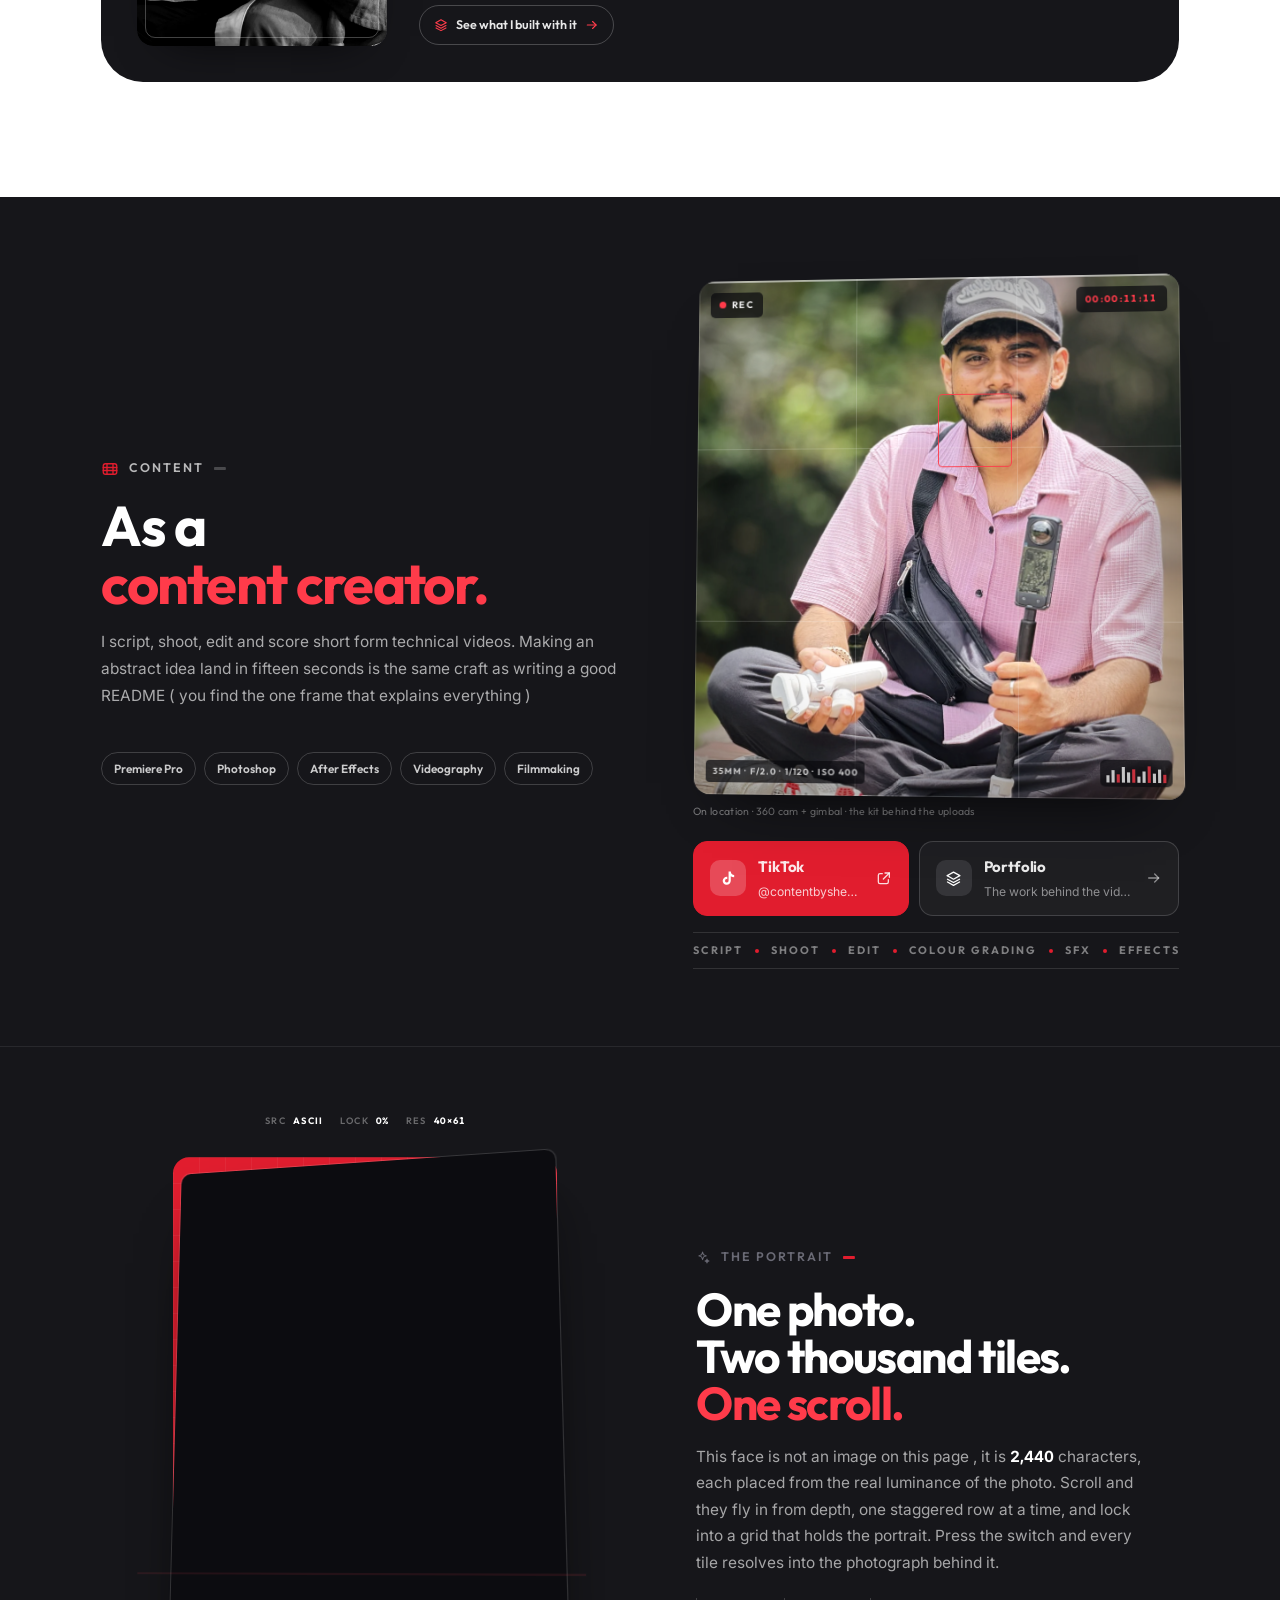
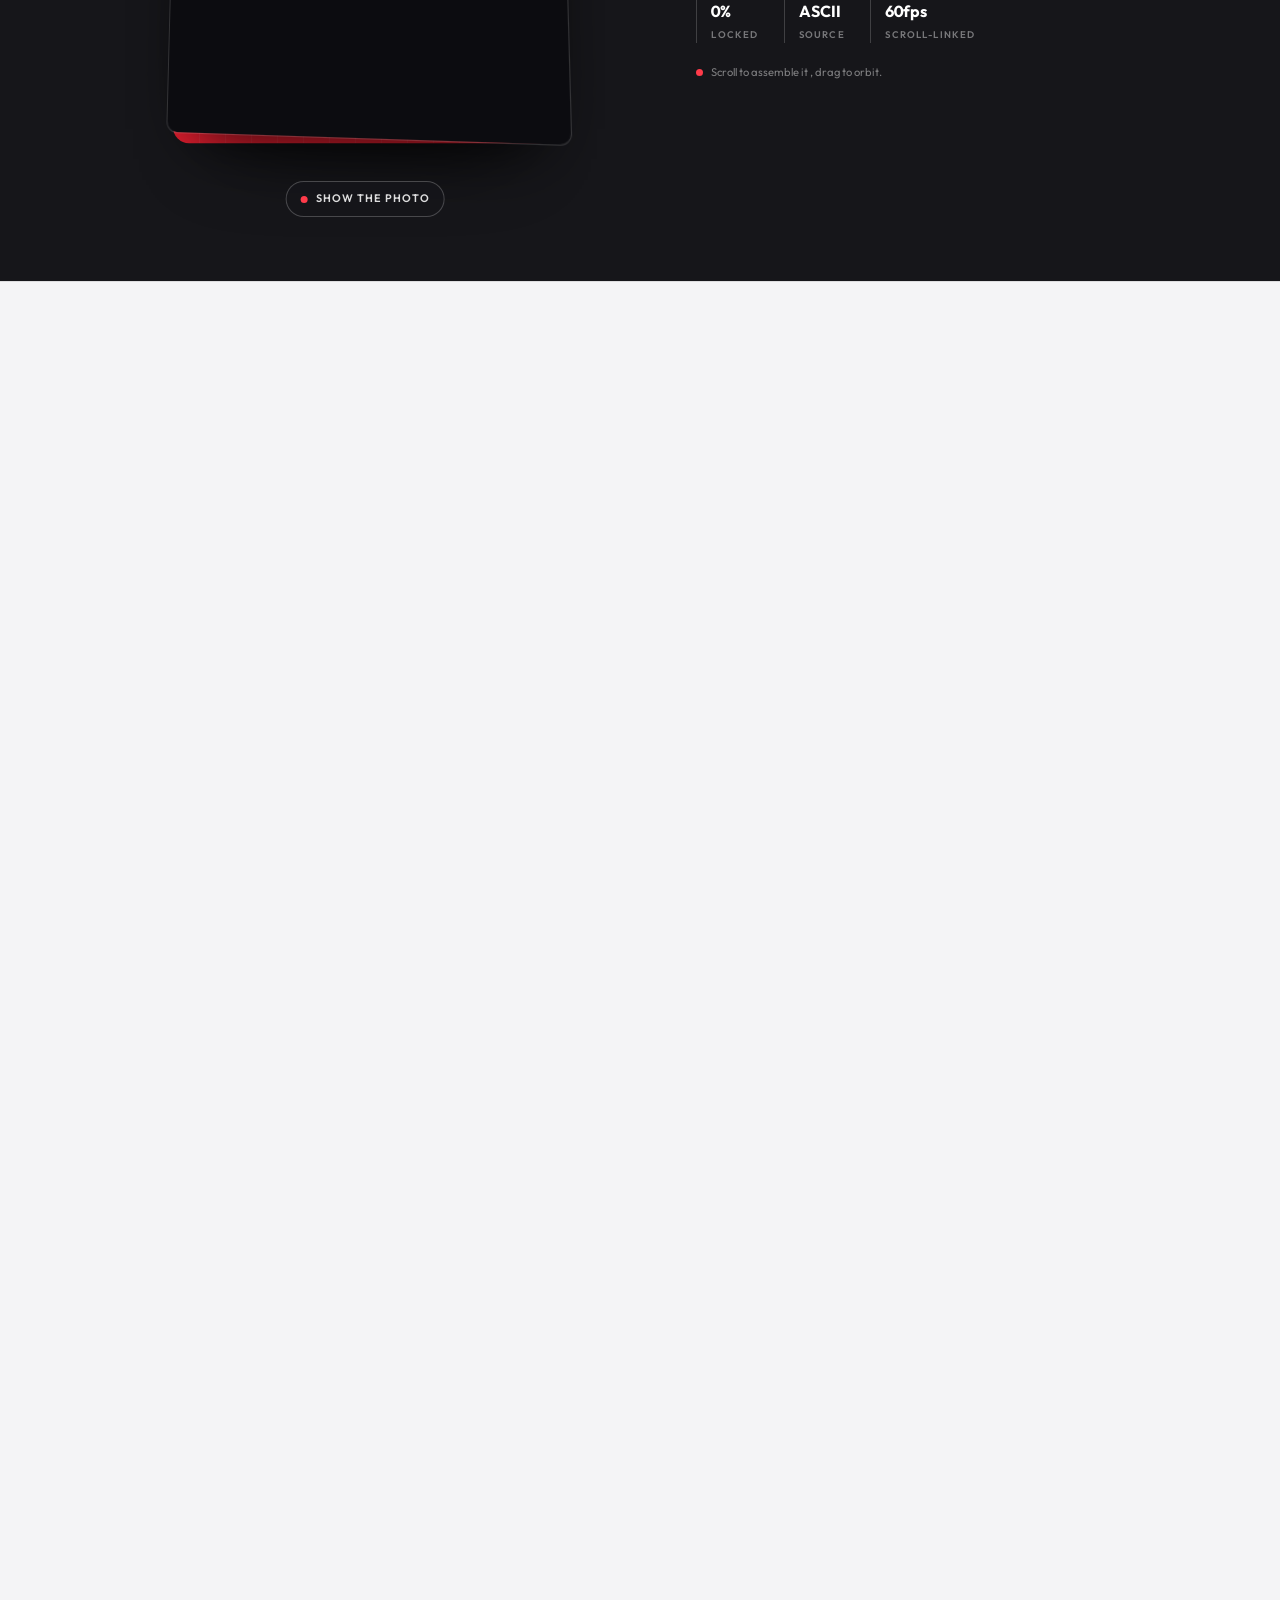
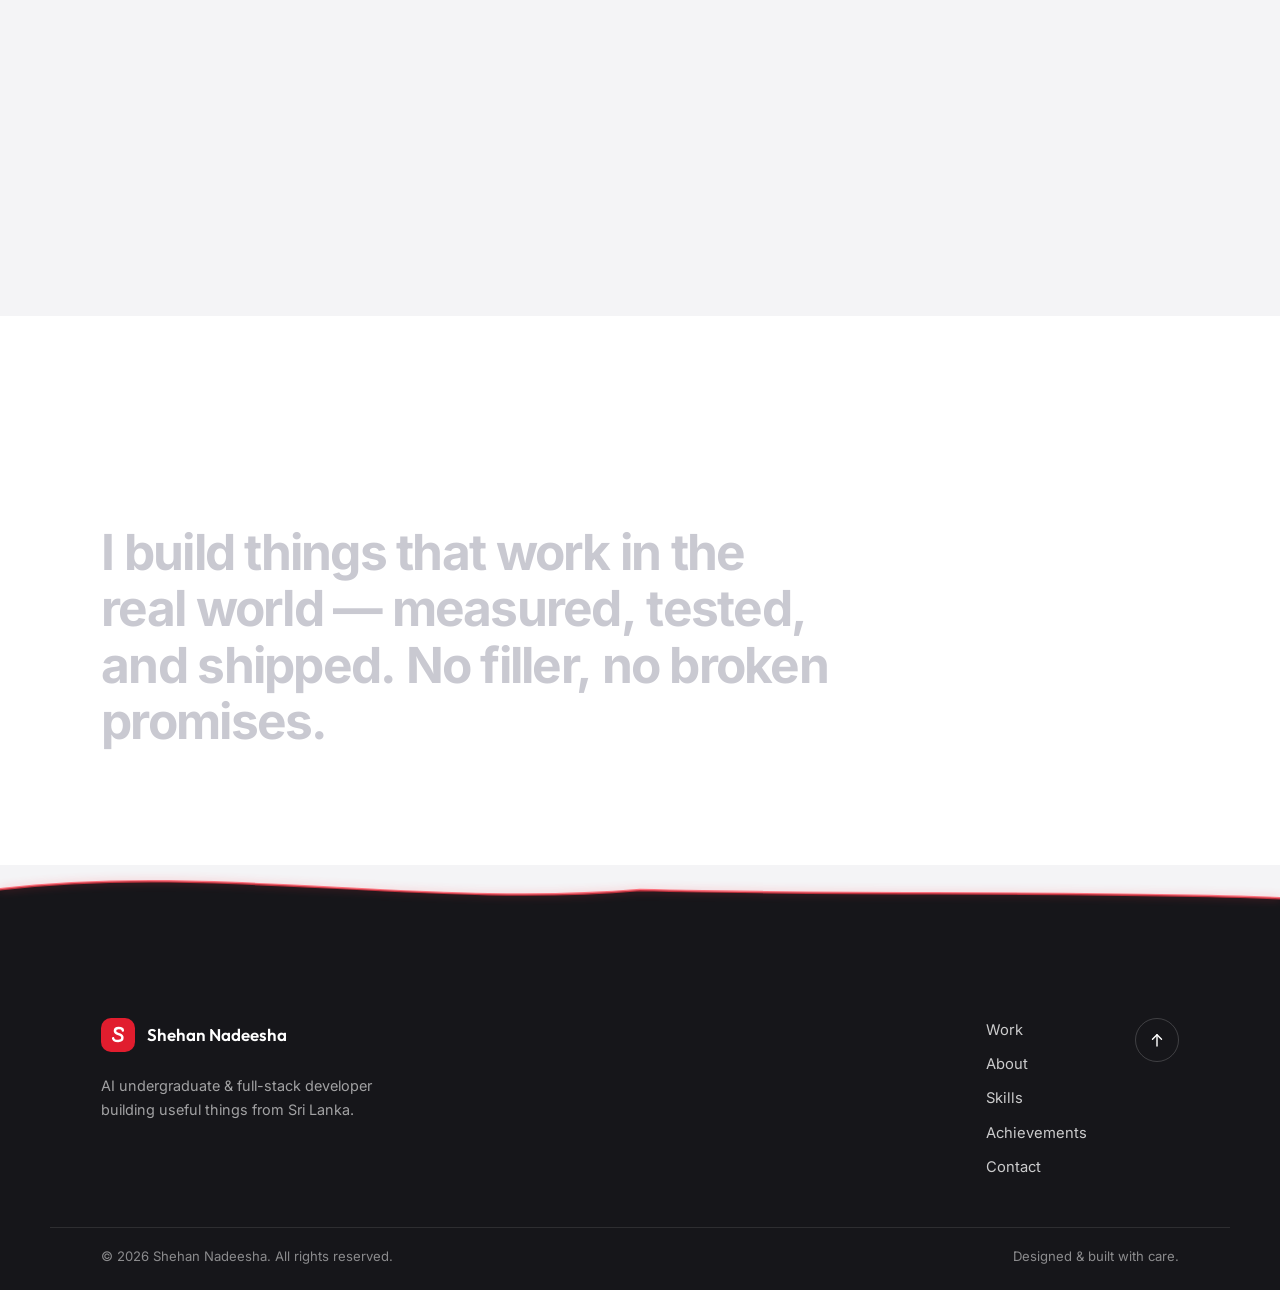
==== commit 03ea34b7: "FIX : Quick Fixes in CC part" ====
--- a/index.html
+++ b/index.html
@@ -449,7 +449,7 @@
               <li><svg class="ico" aria-hidden="true"><use href="#i-layout"/></svg>Next.js</li>
               <li><svg class="ico" aria-hidden="true"><use href="#i-terminal"/></svg>Drizzle ORM</li>
               <li><svg class="ico" aria-hidden="true"><use href="#i-db"/></svg>PostgreSQL</li>
-              <li><svg class="ico" aria-hidden="true"><use href="#i-keyboard"/></svg>Tailwind CSS 4</li>
+              <li><svg class="ico" aria-hidden="true"><use href="#i-keyboard"/></svg>Tailwind CSS</li>
             </ul>
             <a class="pcard__link" href="https://serendib-sri-lanka.vercel.app" target="_blank" rel="noopener noreferrer">
               Explore the Website
@@ -565,7 +565,7 @@
           </div>
           <div>
             <dt><svg class="ico" aria-hidden="true"><use href="#i-target"/></svg><span class="sr-only">Focus</span></dt>
-            <dd>AI/ML · Full-stack · Product</dd>
+            <dd>AI/ML · Full stack · Product</dd>
           </div>
           <div>
             <dt><svg class="ico" aria-hidden="true"><use href="#i-briefcase"/></svg><span class="sr-only">Status</span></dt>
@@ -600,7 +600,7 @@
           <h3>AI &amp; Machine Learning</h3>
           <ul>
             <li><svg class="ico" aria-hidden="true"><use href="#i-check"/></svg>Python</li>
-            <li><svg class="ico" aria-hidden="true"><use href="#i-check"/></svg>Scikit-learn</li>
+            <li><svg class="ico" aria-hidden="true"><use href="#i-check"/></svg>Scikit learn</li>
             <li><svg class="ico" aria-hidden="true"><use href="#i-check"/></svg>Pandas / NumPy</li>
             <li><svg class="ico" aria-hidden="true"><use href="#i-check"/></svg>TensorFlow basics</li>
             <li><svg class="ico" aria-hidden="true"><use href="#i-check"/></svg>Prompt &amp; LLM integration</li>
@@ -703,26 +703,18 @@
         As a<br><span class="creator__accent">content creator.</span>
       </h2>
       <p class="creator__lead reveal">
-        I script, shoot, edit and score short-form technical videos. Making an
+        I script, shoot, edit and score short form technical videos. Making an
         abstract idea land in fifteen seconds is the same craft as writing a good
-        README — you find the one frame that explains everything.
+        README ( you find the one frame that explains everything )
       </p>
       <div class="creator__introFoot reveal">
-        <div class="creator__disc creator__disc--inline" aria-hidden="true">
-          <svg viewBox="0 0 120 120">
-            <defs><path id="discPath" d="M60,60 m-44,0 a44,44 0 1,1 88,0 a44,44 0 1,1 -88,0"/></defs>
-            <text><textPath href="#discPath" startOffset="0%">MAKE · WATCH · EXPLAIN ·</textPath></text>
-          </svg>
-          <span class="creator__play">
-            <svg viewBox="0 0 24 24"><path d="M8 5.5v13l11-6.5z" fill="currentColor"/></svg>
-          </span>
-        </div>
+
         <ul class="creator__tags">
-          <li>Scripting</li>
           <li>Premiere Pro</li>
+          <li>Photoshop</li>
           <li>After Effects</li>
-          <li>Motion graphics</li>
-          <li>Short-form</li>
+          <li>Videography</li>
+          <li>Filmmaking</li>
         </ul>
       </div>
     </div>
@@ -764,7 +756,7 @@
           <svg class="ico ccard__arrow" aria-hidden="true"><use href="#i-external"/></svg>
         </a>
 
-        <a class="ccard" href="#work">
+        <a class="ccard" href="https://drive.google.com/drive/folders/12rUU-maHVmW5ooyJlEFpWTss-dWj3Lik?usp=sharing">
           <span class="ccard__icon"><svg class="ico" aria-hidden="true"><use href="#i-layers"/></svg></span>
           <span class="ccard__text">
             <strong>Portfolio</strong>
@@ -776,8 +768,8 @@
 
       <div class="creator__ticker" aria-hidden="true">
         <div class="creator__tickerRow">
-          <span>SCRIPT</span><i></i><span>SHOOT</span><i></i><span>EDIT</span><i></i><span>COLOUR</span><i></i><span>SOUND</span><i></i><span>PUBLISH</span><i></i>
-          <span>SCRIPT</span><i></i><span>SHOOT</span><i></i><span>EDIT</span><i></i><span>COLOUR</span><i></i><span>SOUND</span><i></i><span>PUBLISH</span><i></i>
+          <span>SCRIPT</span><i></i><span>SHOOT</span><i></i><span>EDIT</span><i></i><span>COLOUR GRADING</span><i></i><span>SFX</span><i></i><span>EFFECTS</span><i></i>
+          <span>SCRIPT</span><i></i><span>SHOOT</span><i></i><span>EDIT</span><i></i><span>COLOUR GRADING</span><i></i><span>SFX</span><i></i><span>EFFECTS</span><i></i>
         </div>
       </div>
     </div>
@@ -822,7 +814,7 @@
       <p class="eyebrow eyebrow__line--light"><svg class="ico" aria-hidden="true"><use href="#i-spark"/></svg>THE PORTRAIT<span class="eyebrow__line eyebrow__line--light" data-morph="enter"></span></p>
       <h2 class="por__title" id="porTitle">One photo.<br>Two thousand tiles.<br><em>One scroll.</em></h2>
       <p class="por__lead">
-        This face is not an image on this page — it is <b id="porCount">2,440</b> characters,
+        This face is not an image on this page , it is <b id="porCount">2,440</b> characters,
         each placed from the real luminance of the photo. Scroll and they fly in from
         depth, one staggered row at a time, and lock into a grid that holds the portrait.
         Press the switch and every tile resolves into the photograph behind it.
@@ -832,7 +824,7 @@
         <li><b id="porFactSrc">ASCII</b><span>source</span></li>
         <li><b>60fps</b><span>scroll-linked</span></li>
       </ul>
-      <p class="por__hint"><span class="por__hintDot" aria-hidden="true"></span>Scroll to assemble it — drag to orbit.</p>
+      <p class="por__hint"><span class="por__hintDot" aria-hidden="true"></span>Scroll to assemble it , drag to orbit.</p>
     </div>
 
   </div>
@@ -845,11 +837,9 @@
       <p class="eyebrow reveal"><svg class="ico" aria-hidden="true"><use href="#i-trophy"/></svg>ACHIEVEMENTS<span class="eyebrow__line" data-morph="enter"></span></p>
       <h2 class="section__title reveal" id="cabTitle">The shelf.<br><em class="cab__em">Everything I actually earned.</em></h2>
       <p class="cab__lead reveal">
-        Every award I have earned so far, kept in one wooden case — from the
-        <strong>YouTube Play Button</strong> to my <strong>SLIIT AI/ML&nbsp;Stage&nbsp;1
-        certificate</strong>, and everything that joins them next. Hover a piece and it
-        lifts; drag the shelf to turn it. <strong>Click a piece</strong> and the real object
-        opens on a tilted 3D stage over a blurred version of itself.
+        Every award I have earned so far, kept in one wooden case ( Hover a piece and it
+        lifts , drag the shelf to turn it. <strong>Click a piece</strong> and the real object
+        opens on a tilted 3D stage over a blurred version of itself )
       </p>
     </div>
 
@@ -867,7 +857,7 @@
             <button class="cab__hit" type="button" aria-label="Open the YouTube Play Button in 3D"
                     data-award="play"
                     data-title="YouTube Play Button"
-                    data-sub="Silver play button — channel award · awarded by YouTube"
+                    data-sub="Silver play button  ( 100K Subscribers ) · awarded by YouTube"
                     data-img="assets/awards/play-button.webp"></button>
             <span class="cab__plinth">
               <span class="cab__piece">
@@ -882,7 +872,7 @@
               <svg class="ico"><use href="#i-external"/></svg>View in 3D
             </span>
             <h3>YouTube Play Button</h3>
-            <p>Silver play button — channel award</p>
+            <p>Silver play button (100K Subscribers )</p>
             <span class="cab__meta">awarded by YouTube</span>
           </article>
 
@@ -890,7 +880,7 @@
             <button class="cab__hit" type="button" aria-label="Open the SLIIT AI/ML Stage 1 certificate in 3D"
                     data-award="cert"
                     data-title="AI / ML — Stage 1"
-                    data-sub="Certificate · SLIIT · stage 1"
+                    data-sub="Certificate · SLIIT "
                     data-img="assets/awards/certificate.webp"></button>
             <span class="cab__plinth">
               <span class="cab__piece">
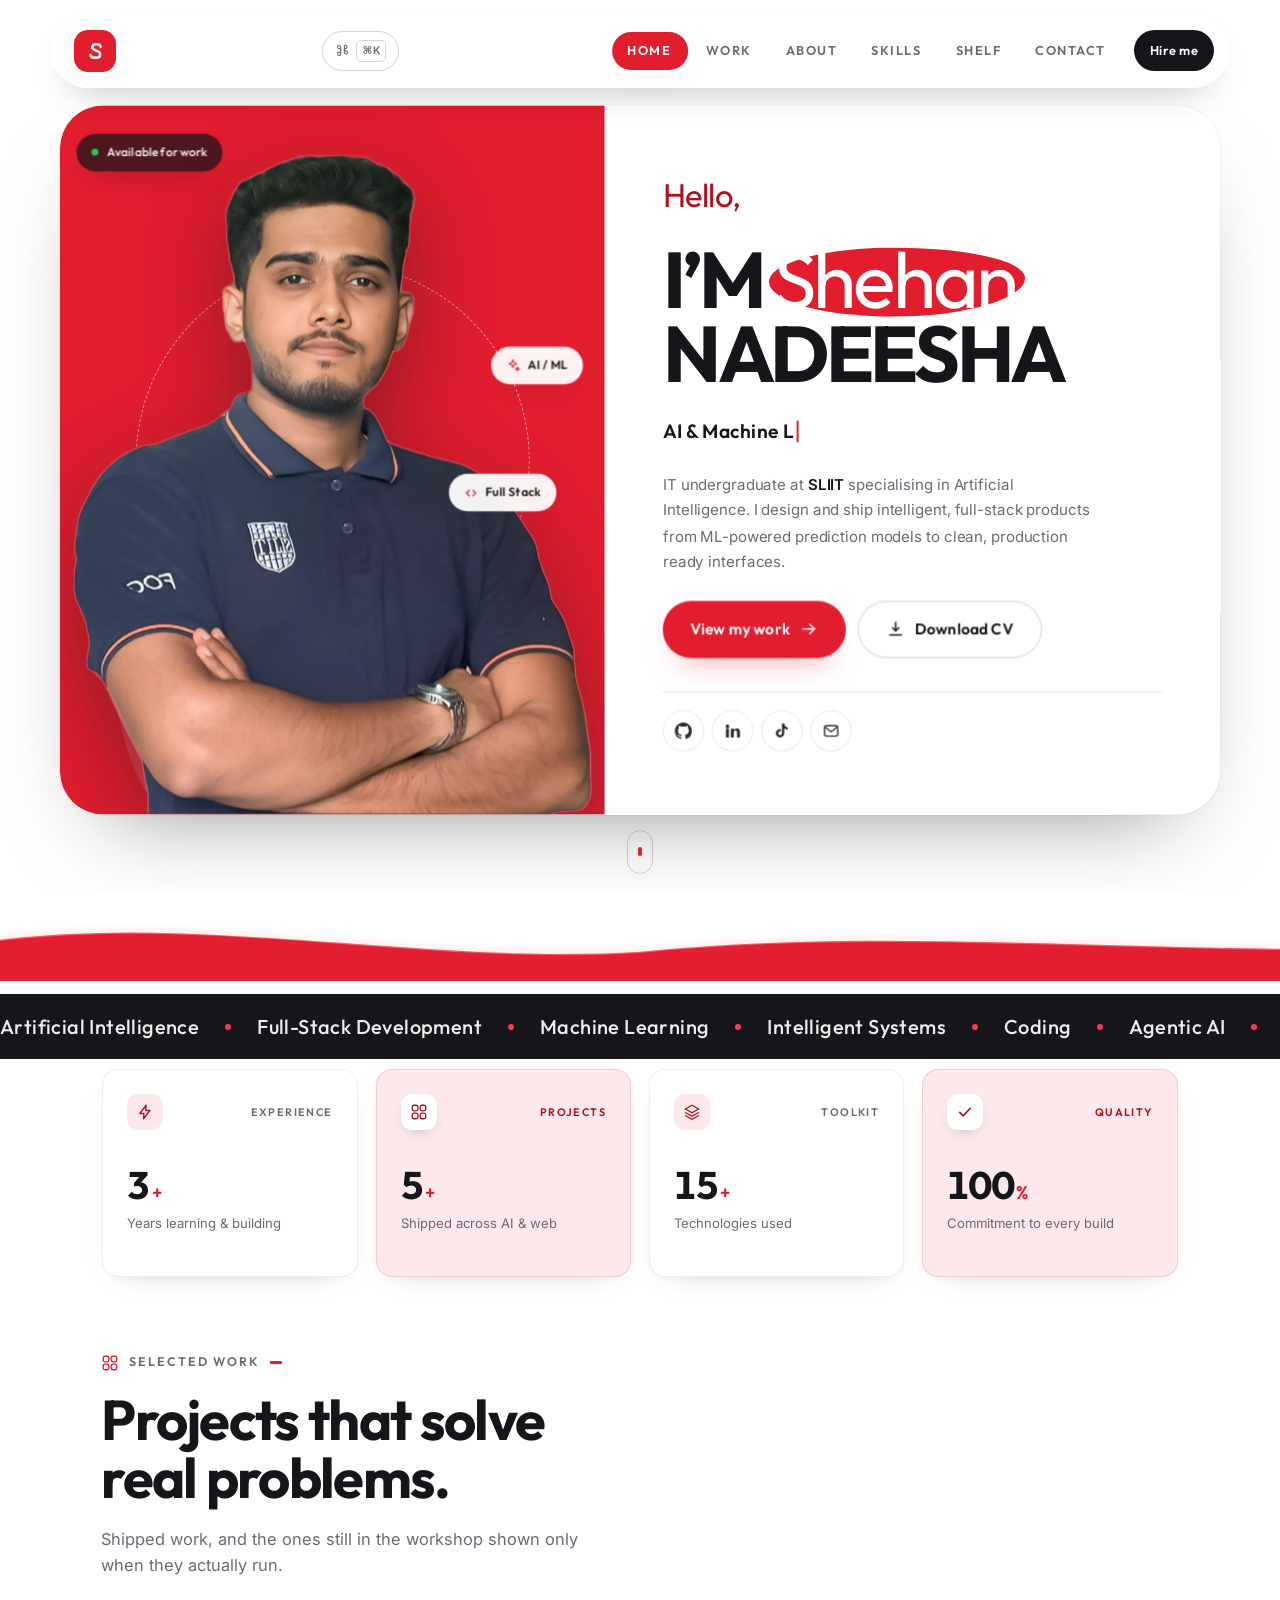
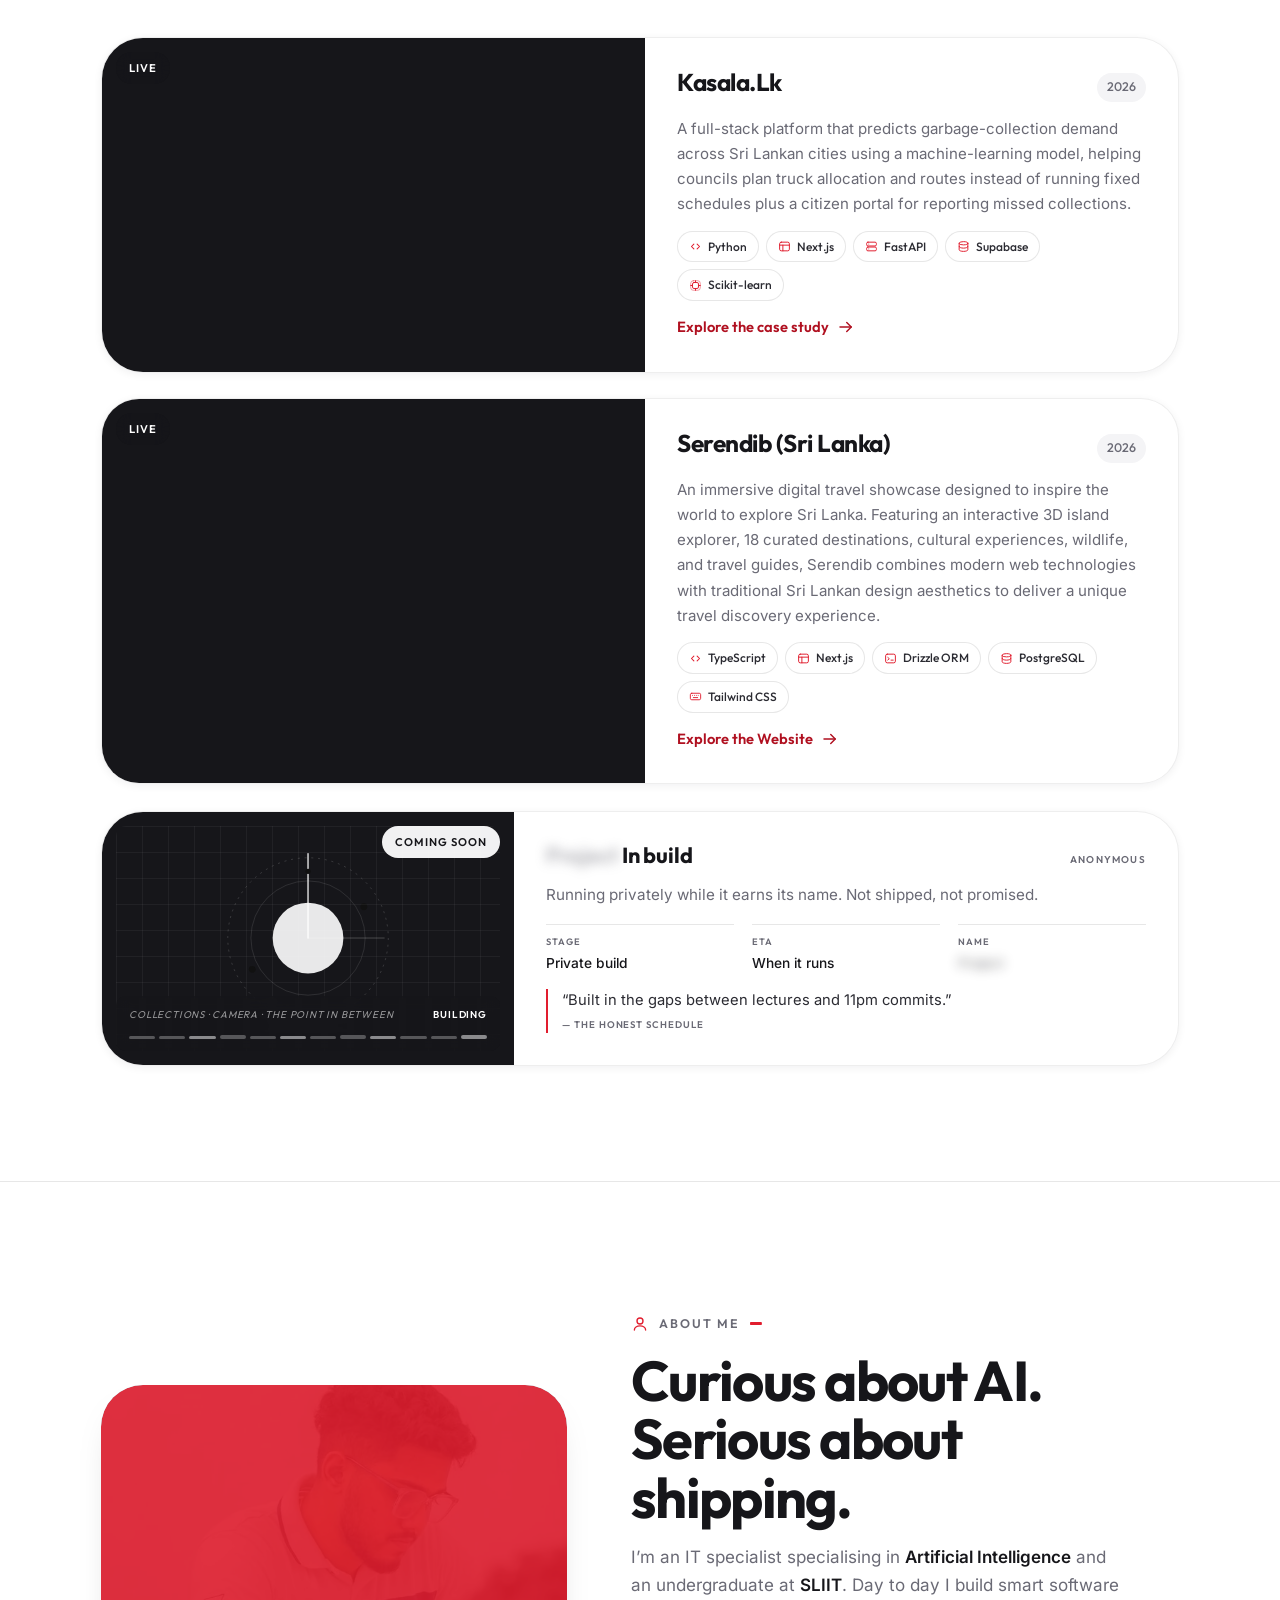
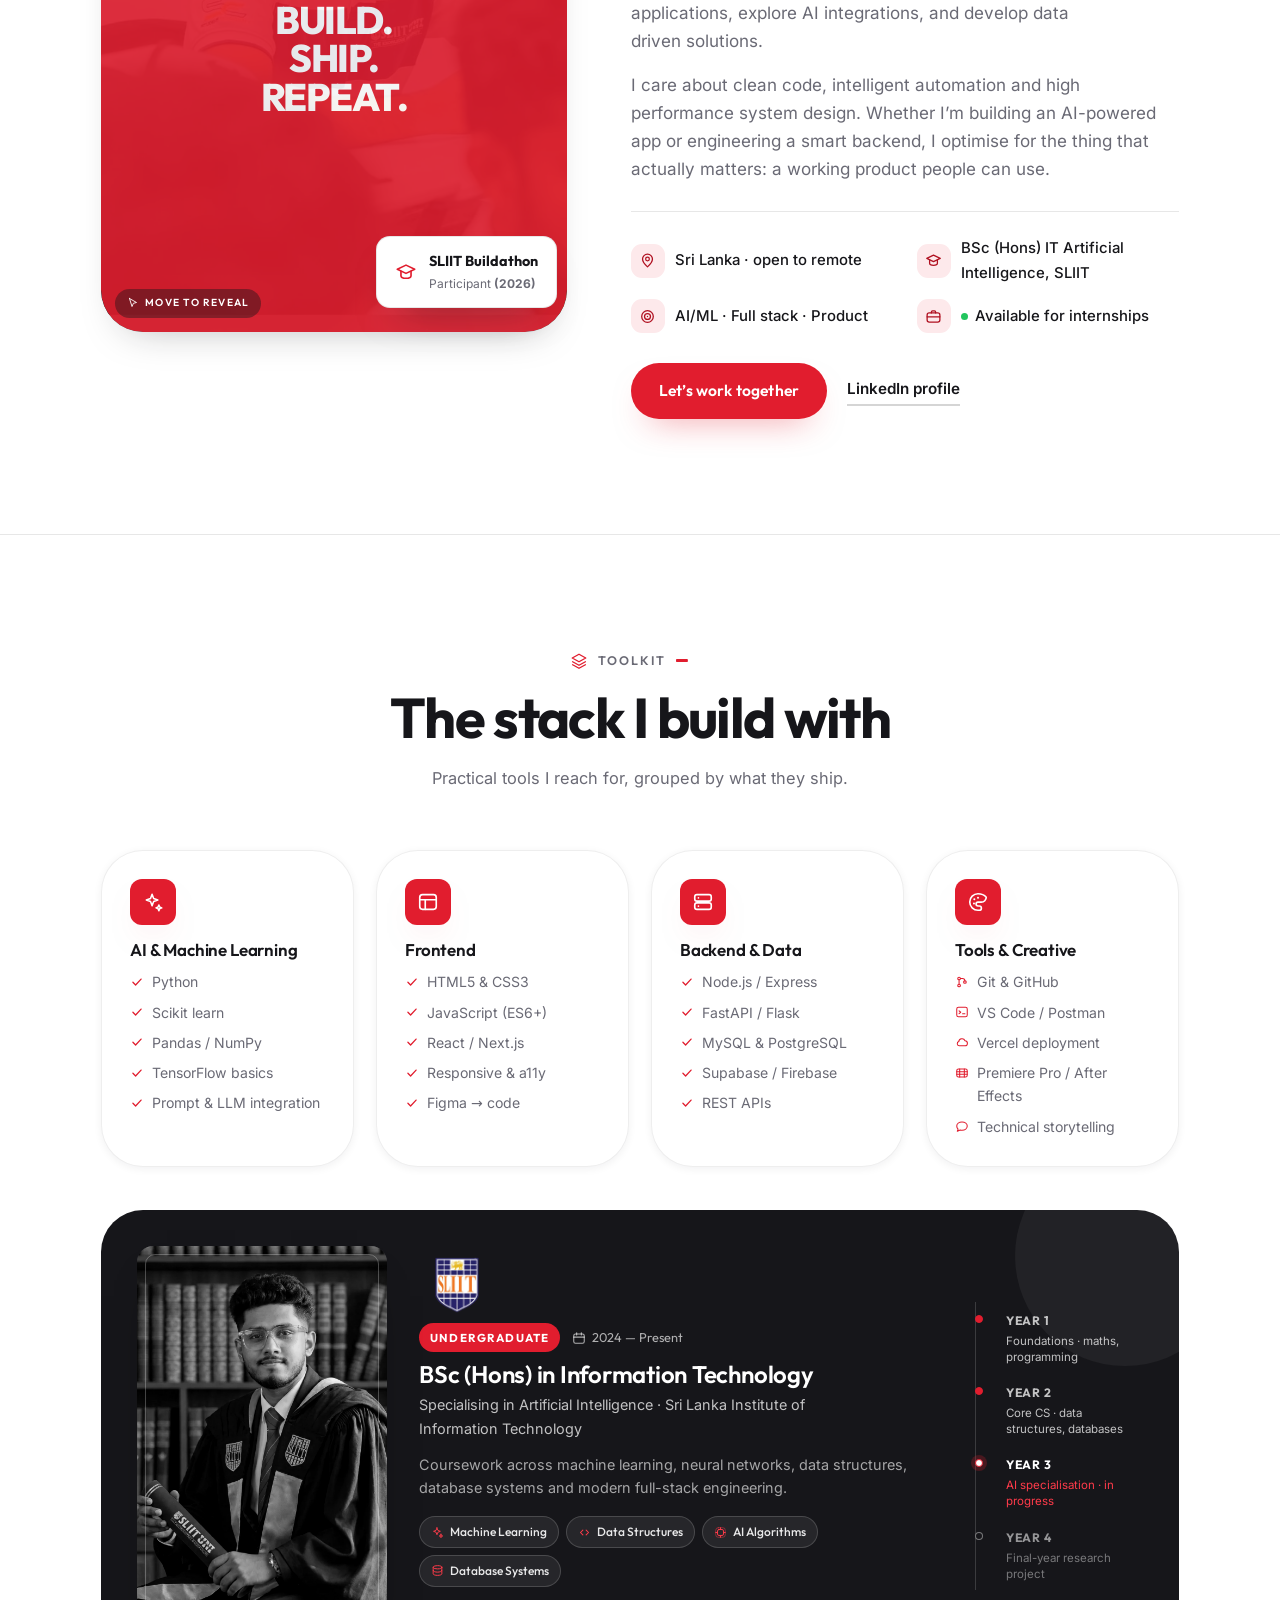
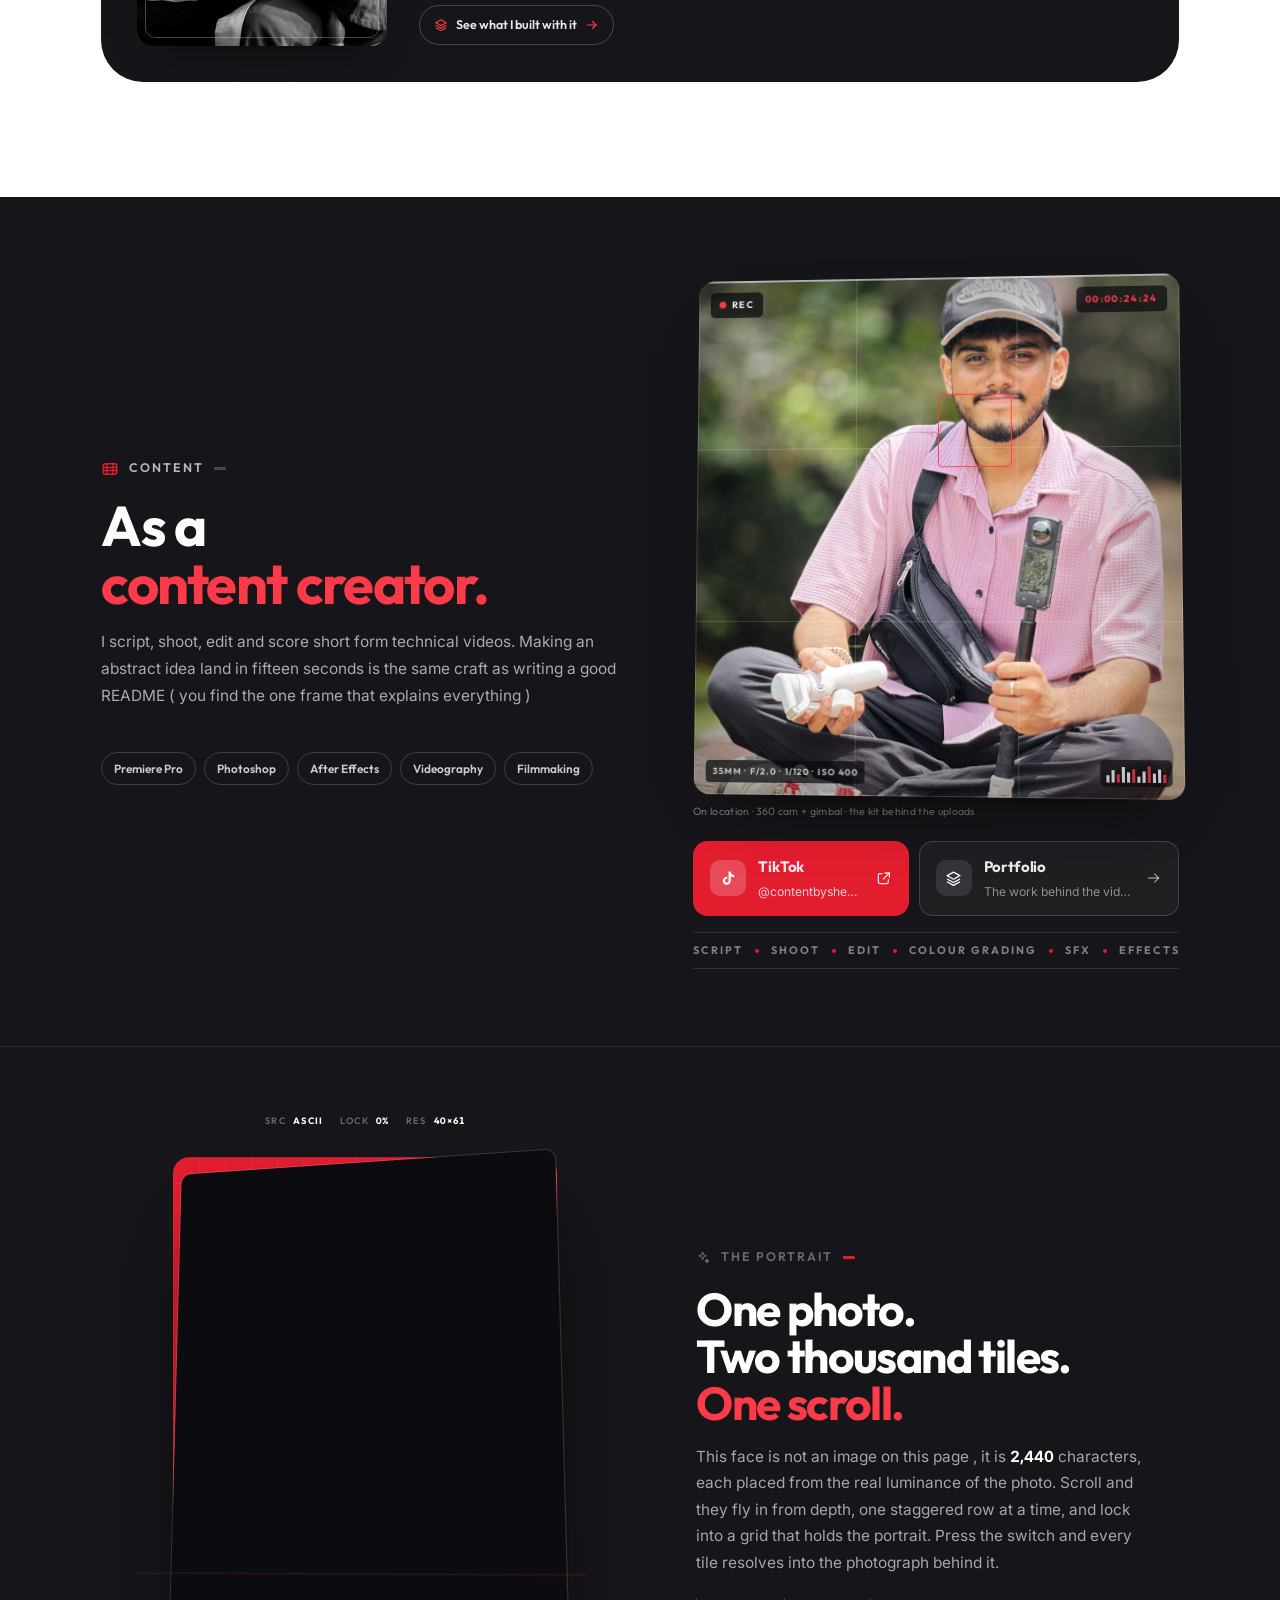
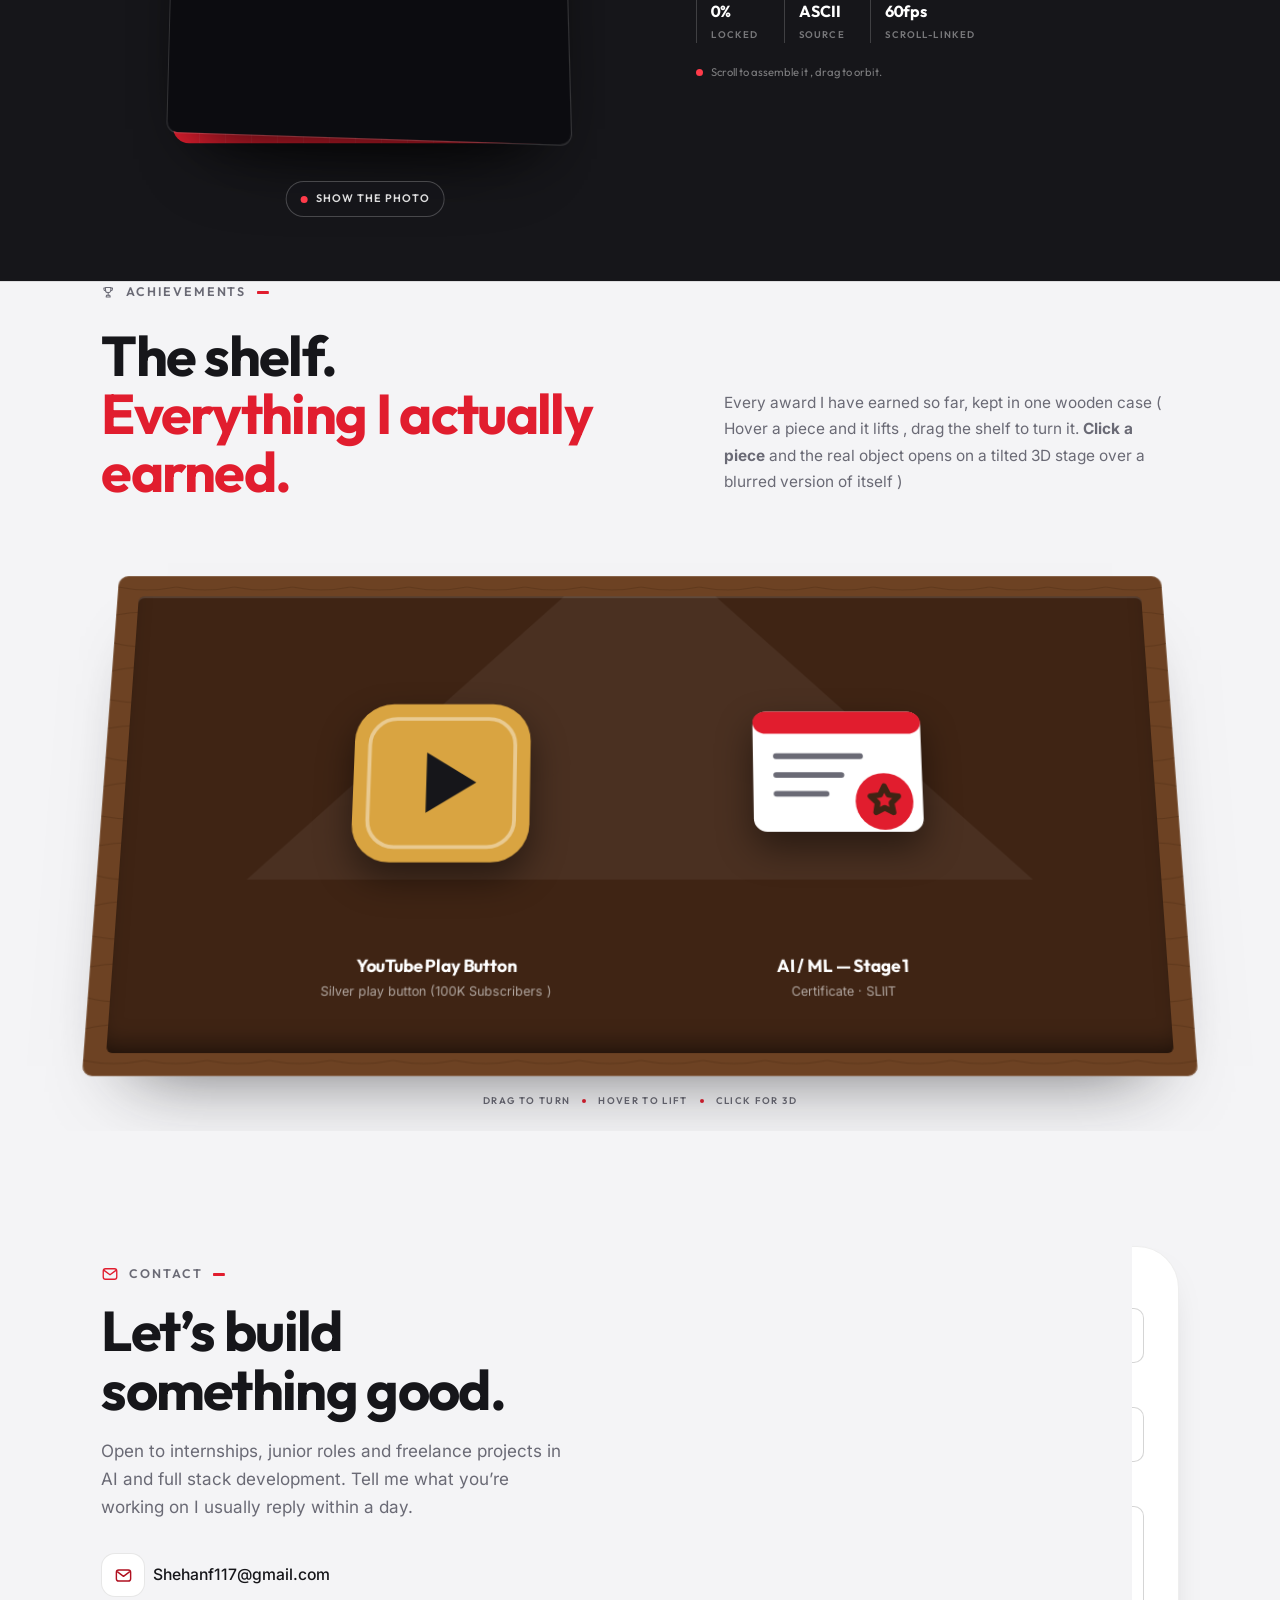
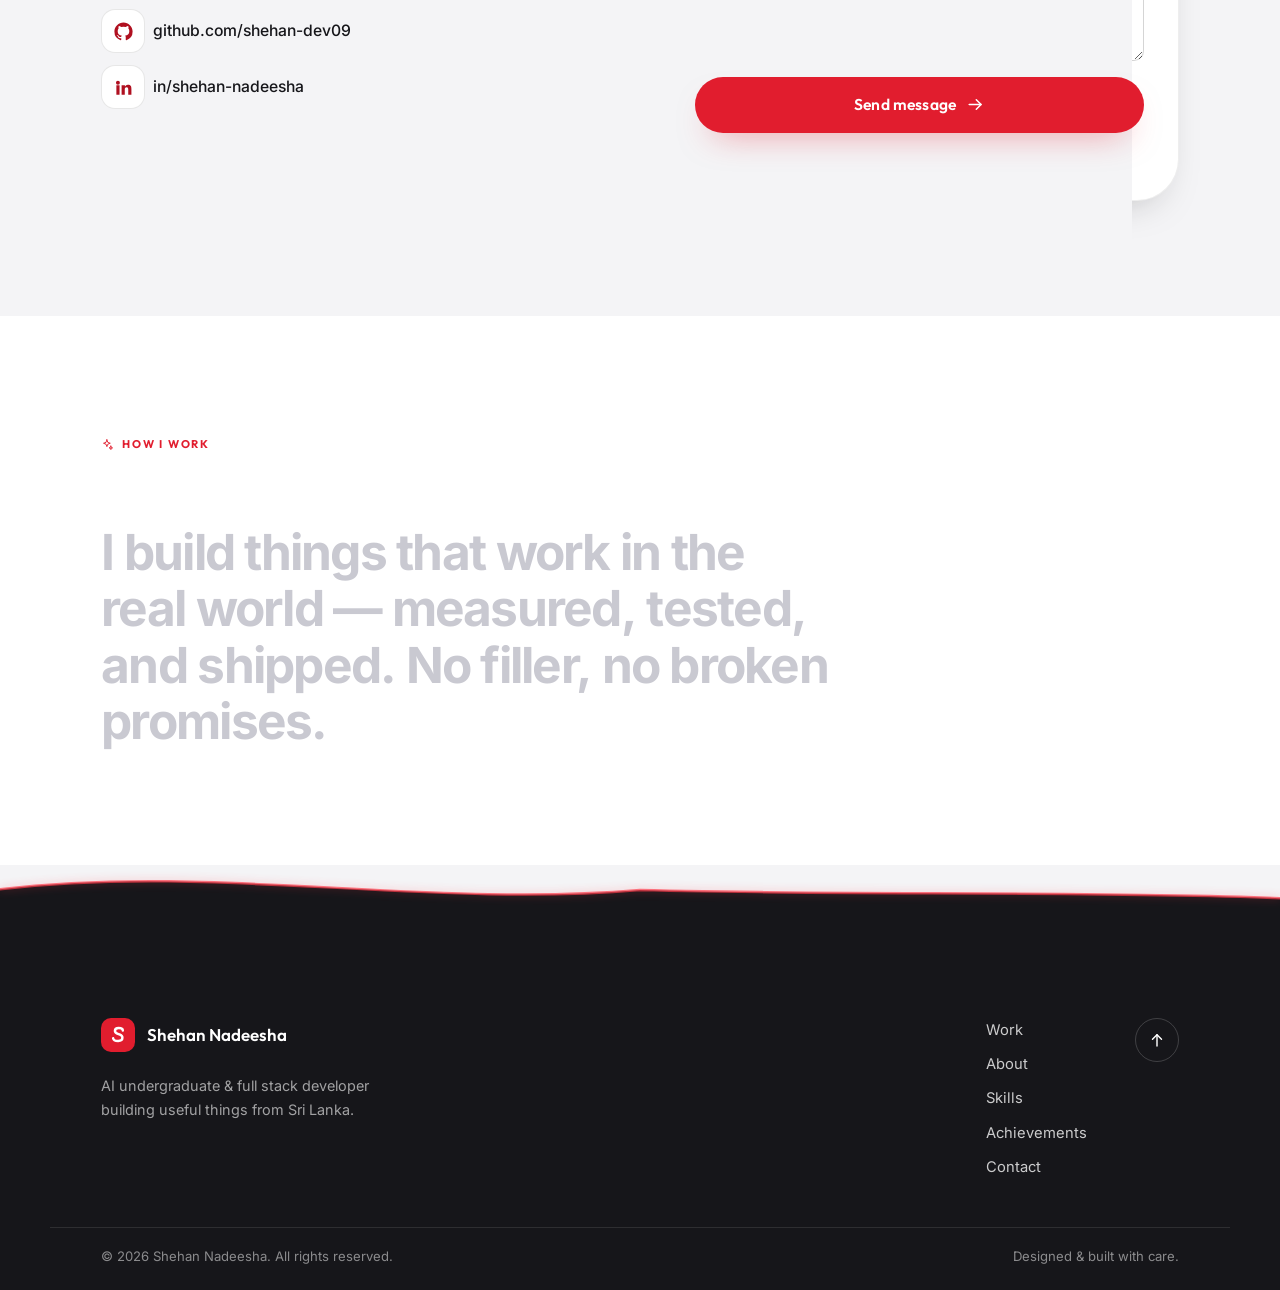
==== commit 2b4ab862: "FIX : Bug Fixes" ====
--- a/index.html
+++ b/index.html
@@ -921,20 +921,20 @@
           <span class="eyebrow__line" data-morph="enter"></span>
         </p>
         <h2 class="section__title reveal">Let’s build<br>something good.</h2>
-        <p class="reveal">Open to internships, junior roles and freelance projects in AI and full-stack development. Tell me what you’re working on — I usually reply within a day.</p>
+        <p class="reveal">Open to internships, junior roles and freelance projects in AI and full stack development. Tell me what you’re working on I usually reply within a day.</p>
 
         <ul class="contact__list reveal">
           <li>
             <span class="contact__ico"><svg class="ico" aria-hidden="true"><use href="#i-mail"/></svg></span>
-            <a href="mailto:hello@shehannadeesha.dev"><span class="sr-only">Email: </span>hello@shehannadeesha.dev</a>
+            <a href="mailto:Shehanf117@gmail.com"><span class="sr-only">Email: </span> &nbsp; Shehanf117@gmail.com</a>
           </li>
           <li>
             <span class="contact__ico"><svg class="ico" aria-hidden="true"><use href="#i-github"/></svg></span>
-            <a href="https://github.com/shehan-dev09" target="_blank" rel="noopener noreferrer"><span class="sr-only">GitHub: </span>github.com/shehan-dev09</a>
+            <a href="https://github.com/shehan-dev09" target="_blank" rel="noopener noreferrer"><span class="sr-only">GitHub: </span> &nbsp; github.com/shehan-dev09</a>
           </li>
           <li>
             <span class="contact__ico"><svg class="ico" aria-hidden="true"><use href="#i-linkedin"/></svg></span>
-            <a href="https://www.linkedin.com/in/shehan-nadeesha" target="_blank" rel="noopener noreferrer"><span class="sr-only">LinkedIn: </span>in/shehan-nadeesha</a>
+            <a href="https://www.linkedin.com/in/shehan-nadeesha" target="_blank" rel="noopener noreferrer"><span class="sr-only">LinkedIn: </span> &nbsp; in/shehan-nadeesha</a>
           </li>
         </ul>
       </div>
@@ -943,12 +943,12 @@
         <div class="form__row">
           <label class="field">
             <span><svg class="ico" aria-hidden="true"><use href="#i-user"/></svg>Your name</span>
-            <input type="text" name="name" required autocomplete="name" placeholder="Jane Perera">
+            <input type="text" name="name" required autocomplete="name" placeholder="Enter your name">
             <small class="field__err"></small>
           </label>
           <label class="field">
             <span><svg class="ico" aria-hidden="true"><use href="#i-mail"/></svg>Email</span>
-            <input type="email" name="email" required autocomplete="email" placeholder="jane@company.com">
+            <input type="email" name="email" required autocomplete="email" placeholder="Enter your email">
             <small class="field__err"></small>
           </label>
         </div>
@@ -1002,7 +1002,7 @@
         </svg>
         <span>Shehan Nadeesha</span>
       </a>
-      <p class="footer__tag">AI undergraduate &amp; full-stack developer building useful things from Sri Lanka.</p>
+      <p class="footer__tag">AI undergraduate &amp; full stack developer building useful things from Sri Lanka.</p>
     </div>
     <nav class="footer__nav" aria-label="Footer">
       <a href="#work">Work</a><a href="#about">About</a><a href="#skills">Skills</a><a href="#awards">Achievements</a><a href="#contact">Contact</a>
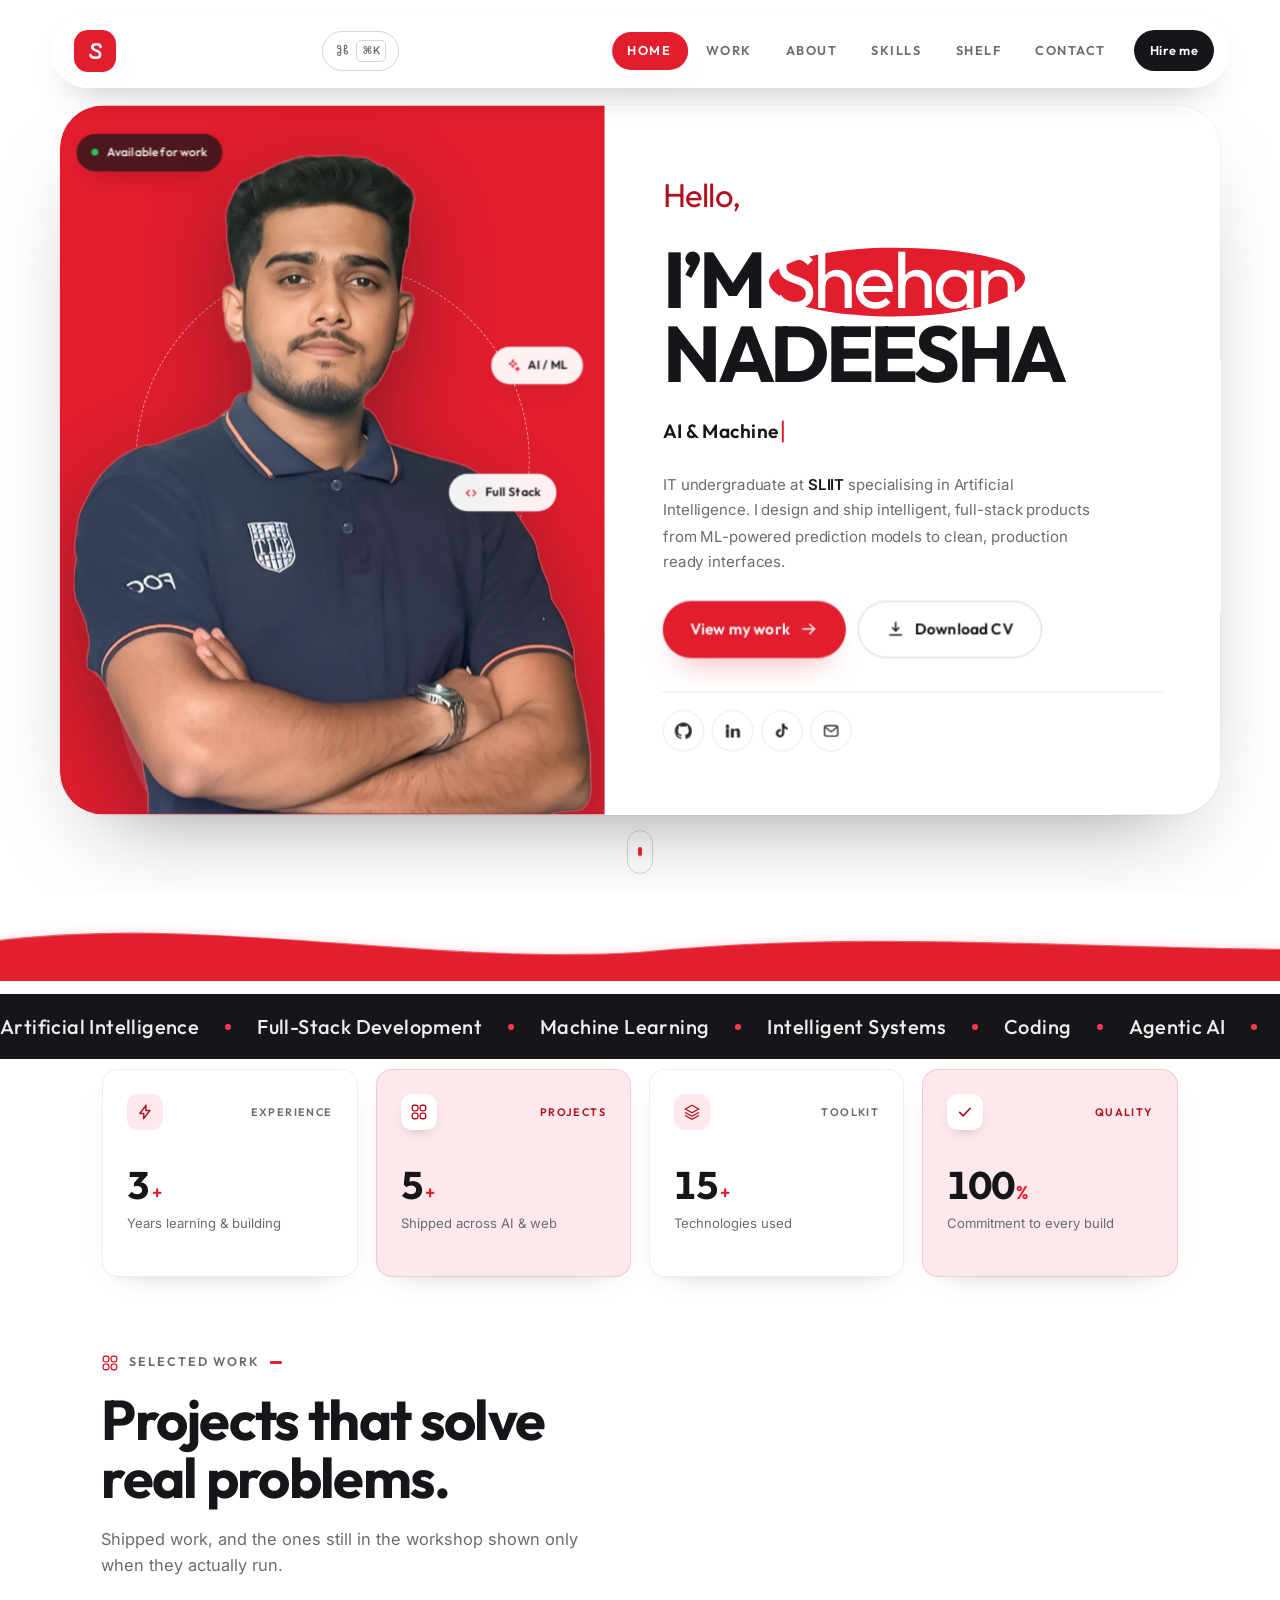
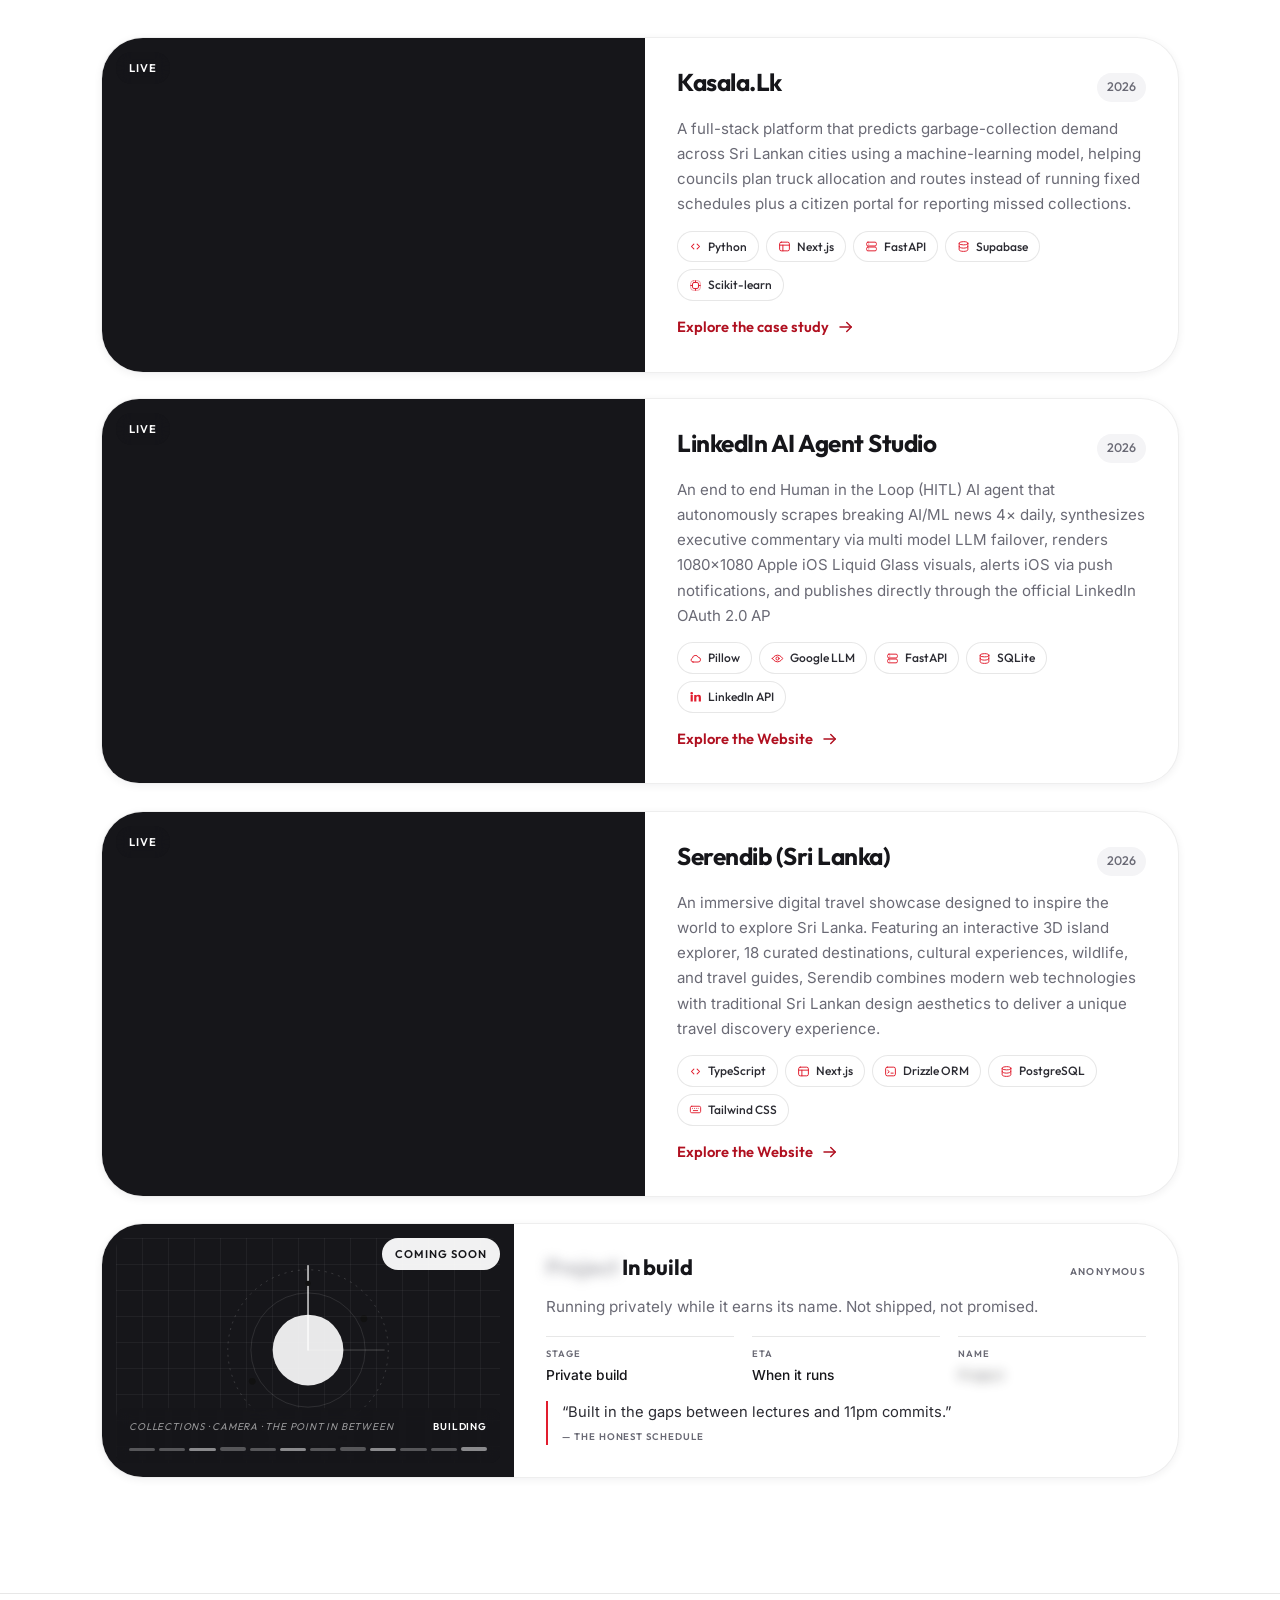
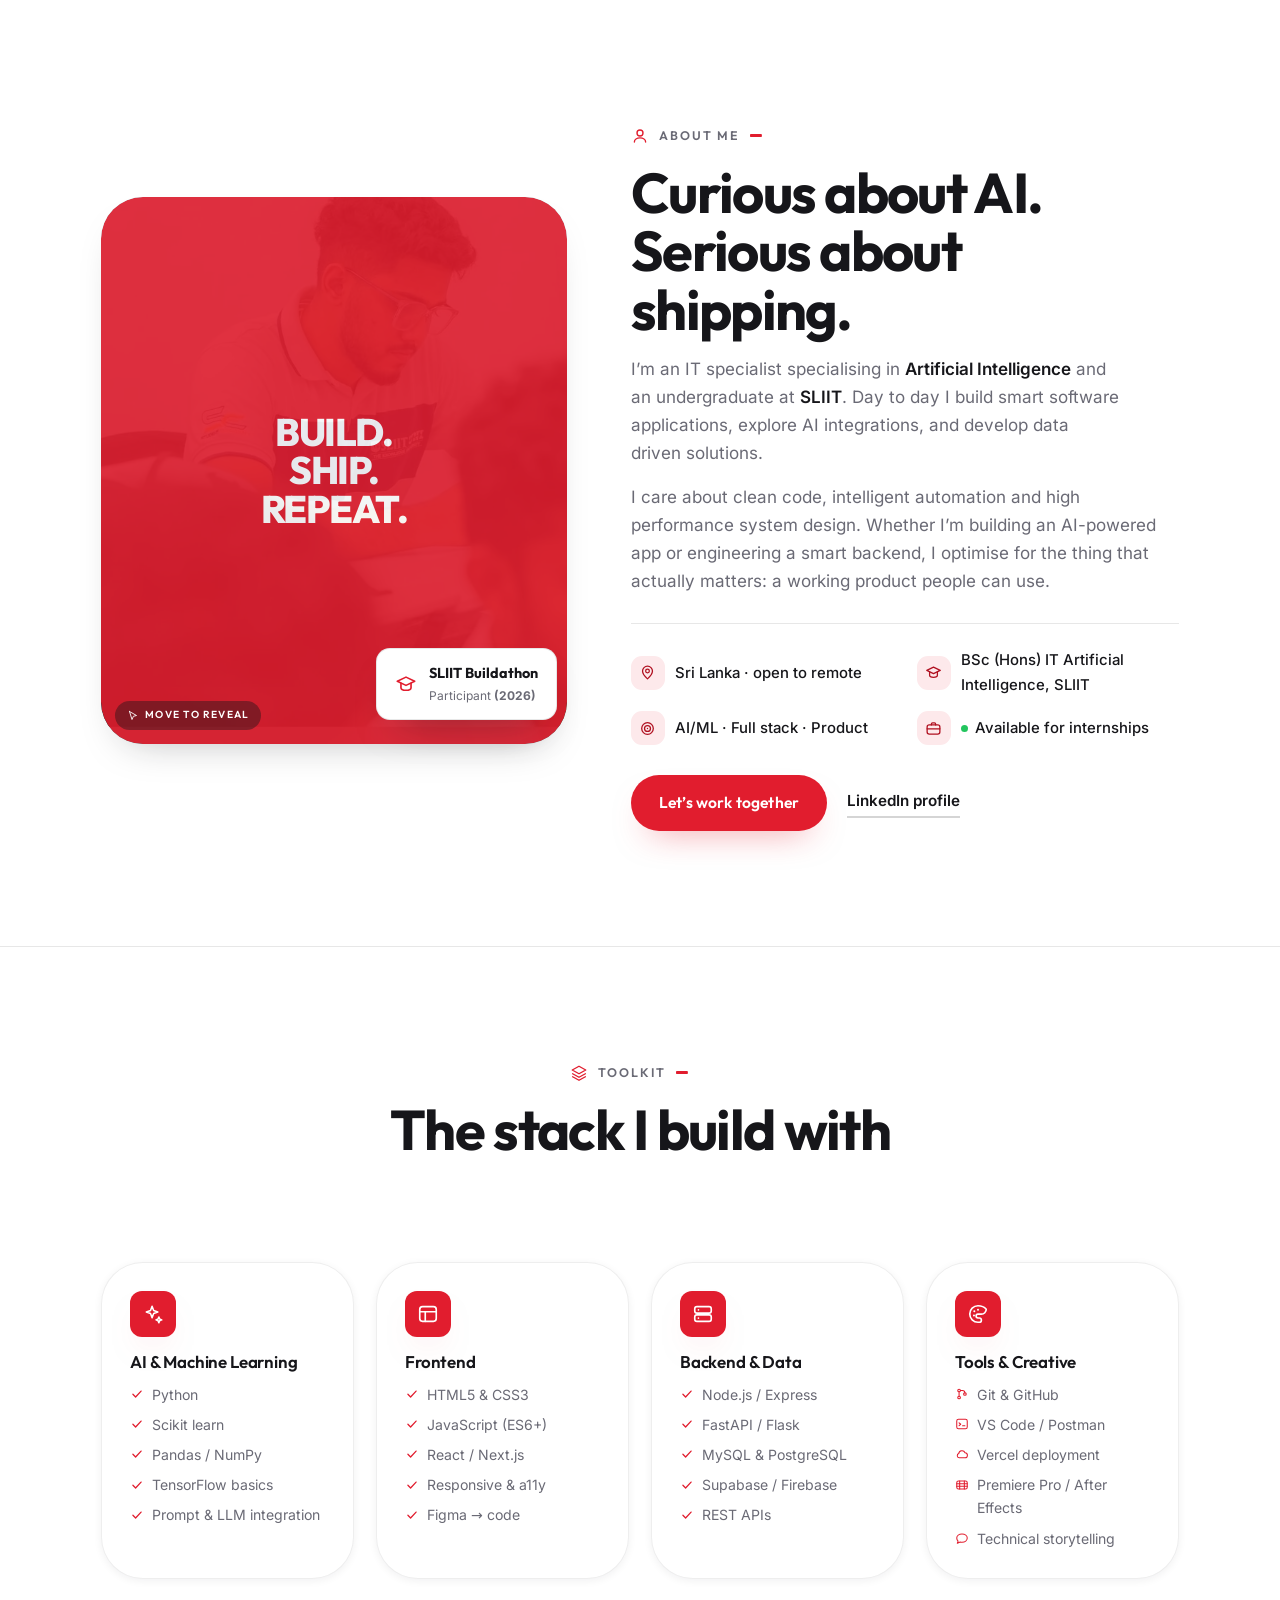
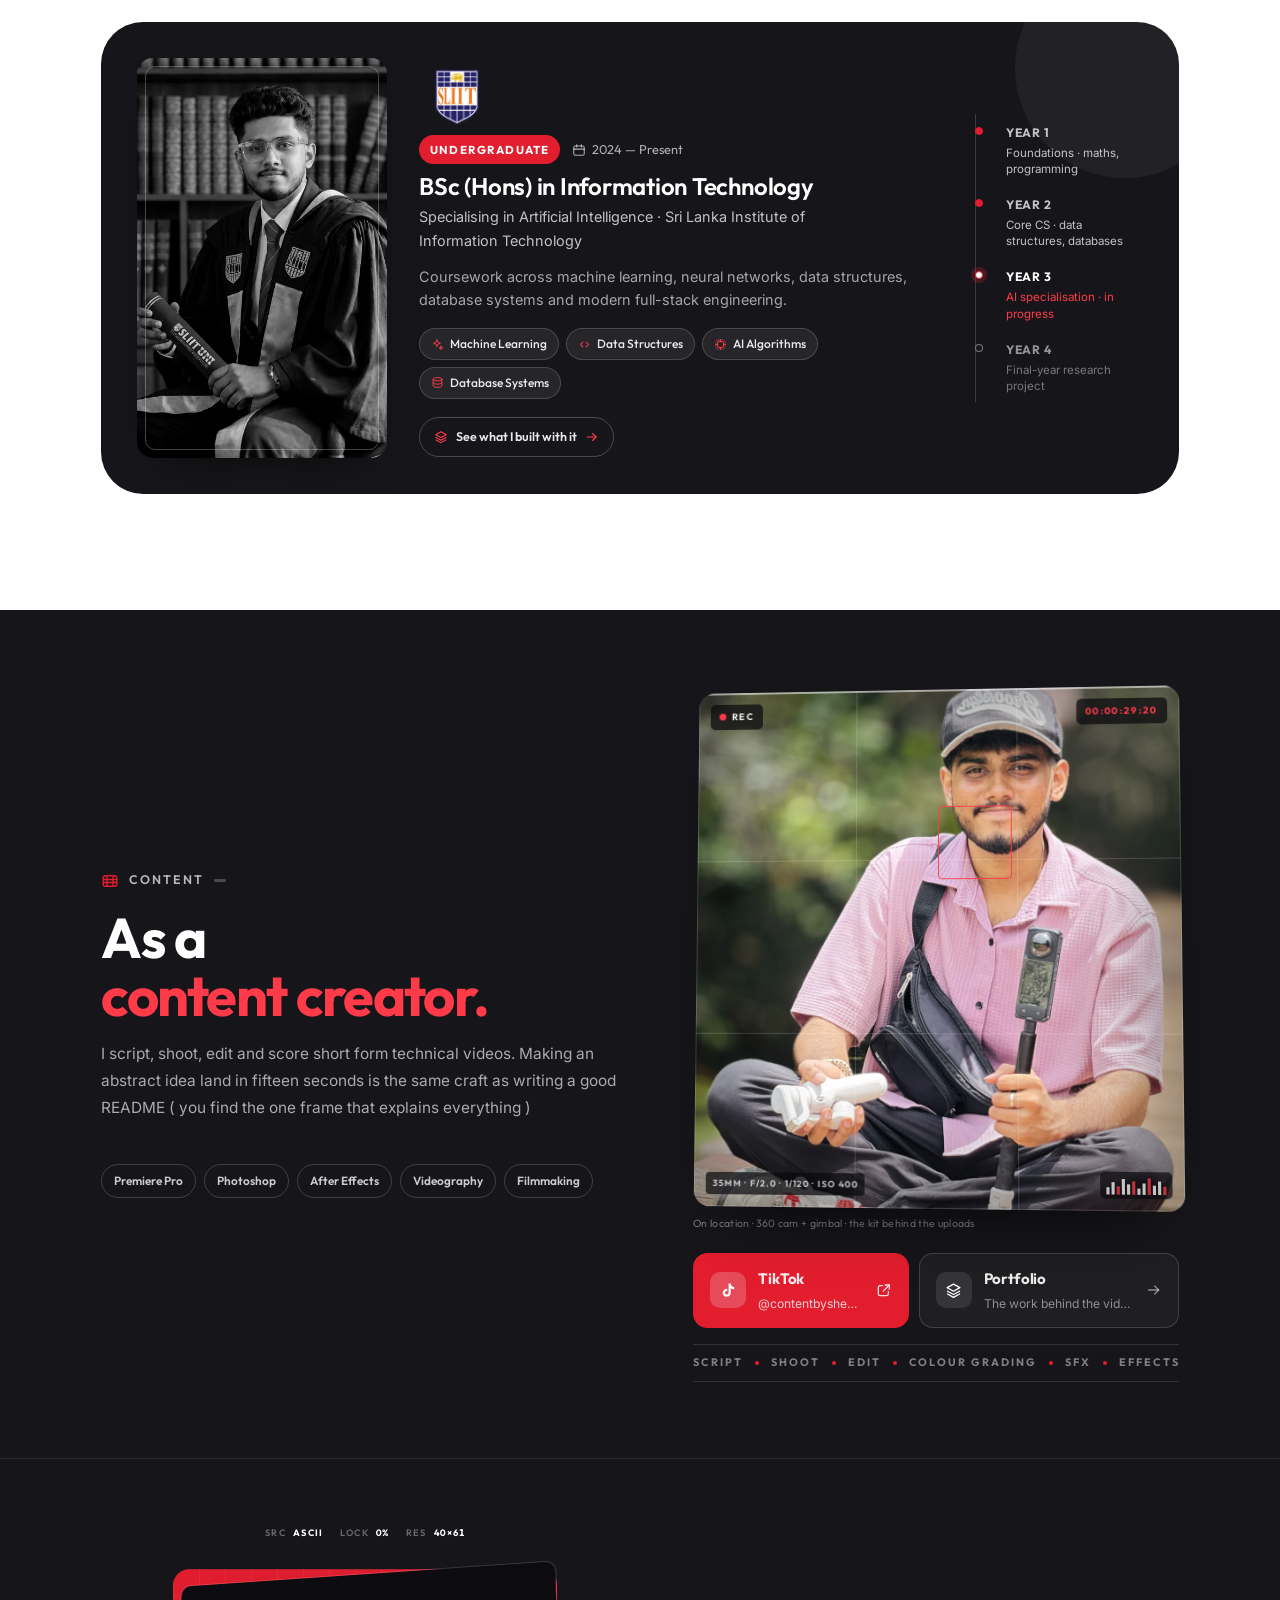
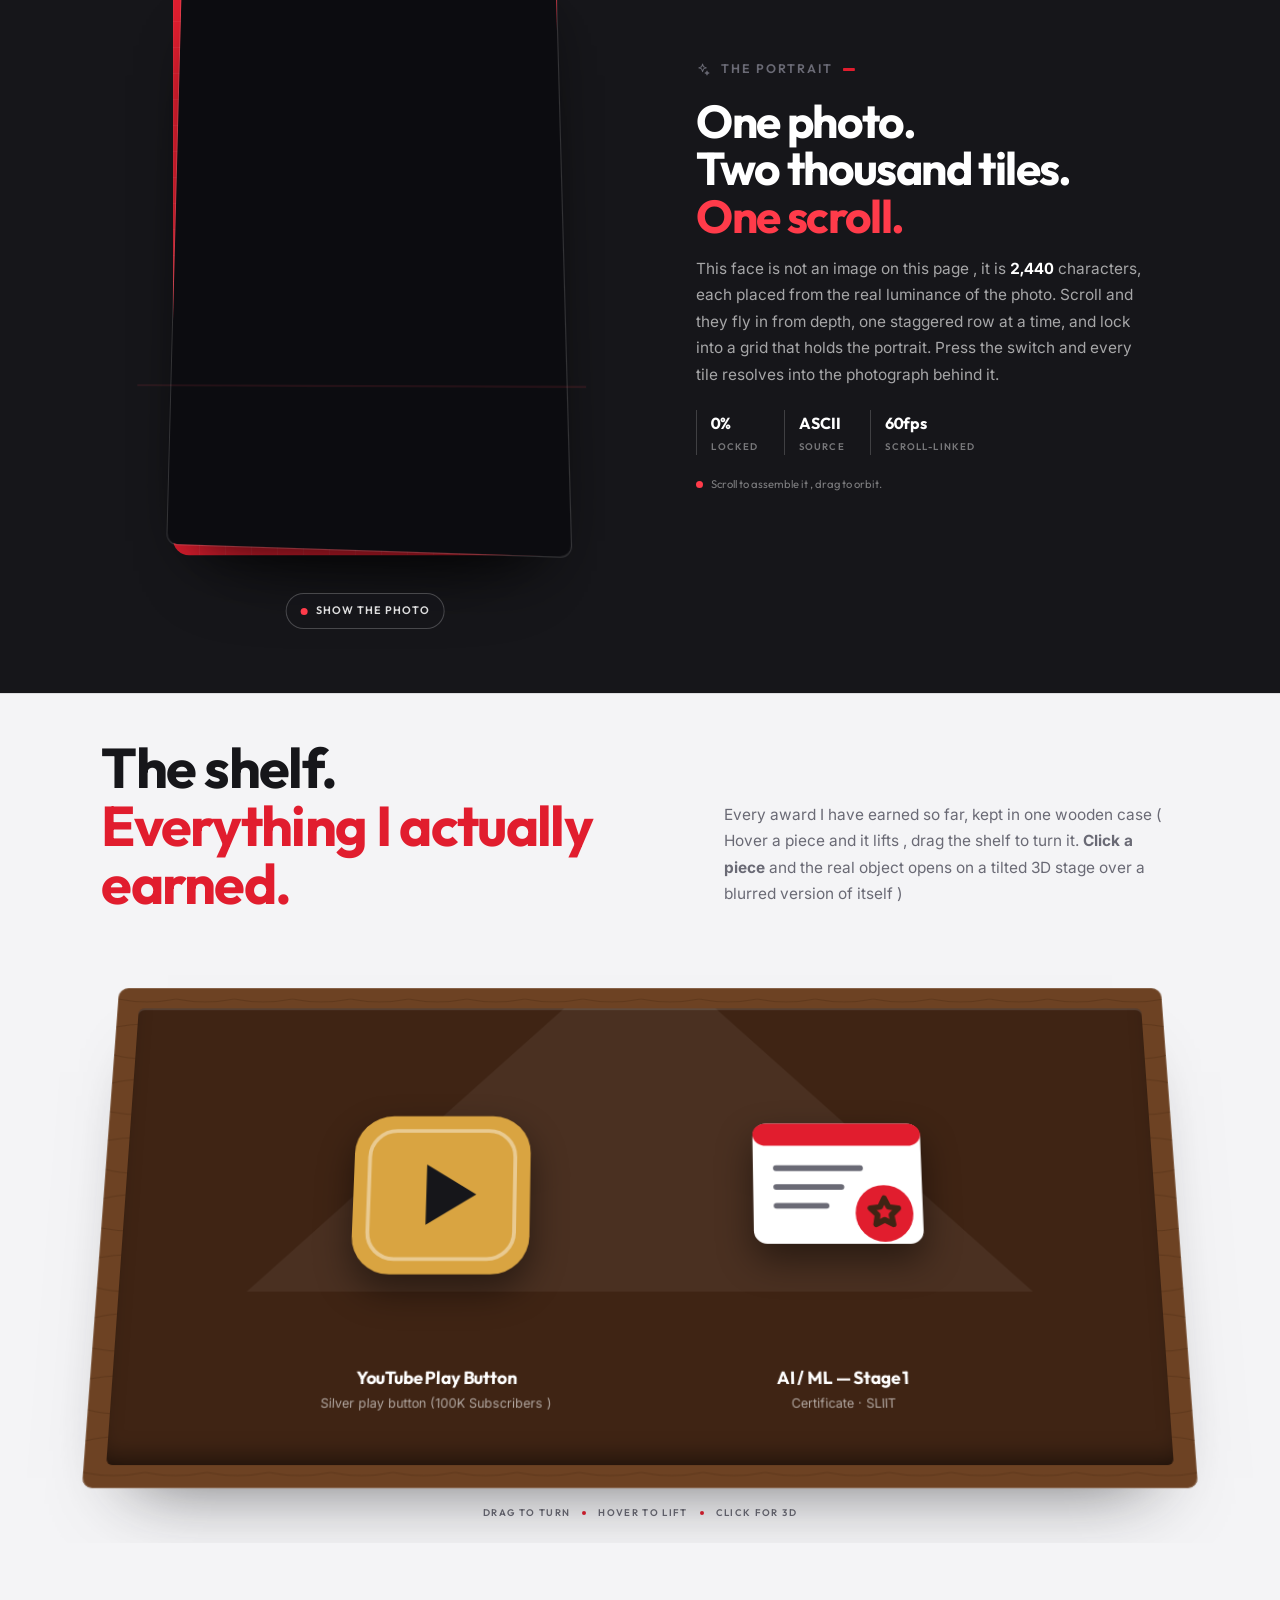
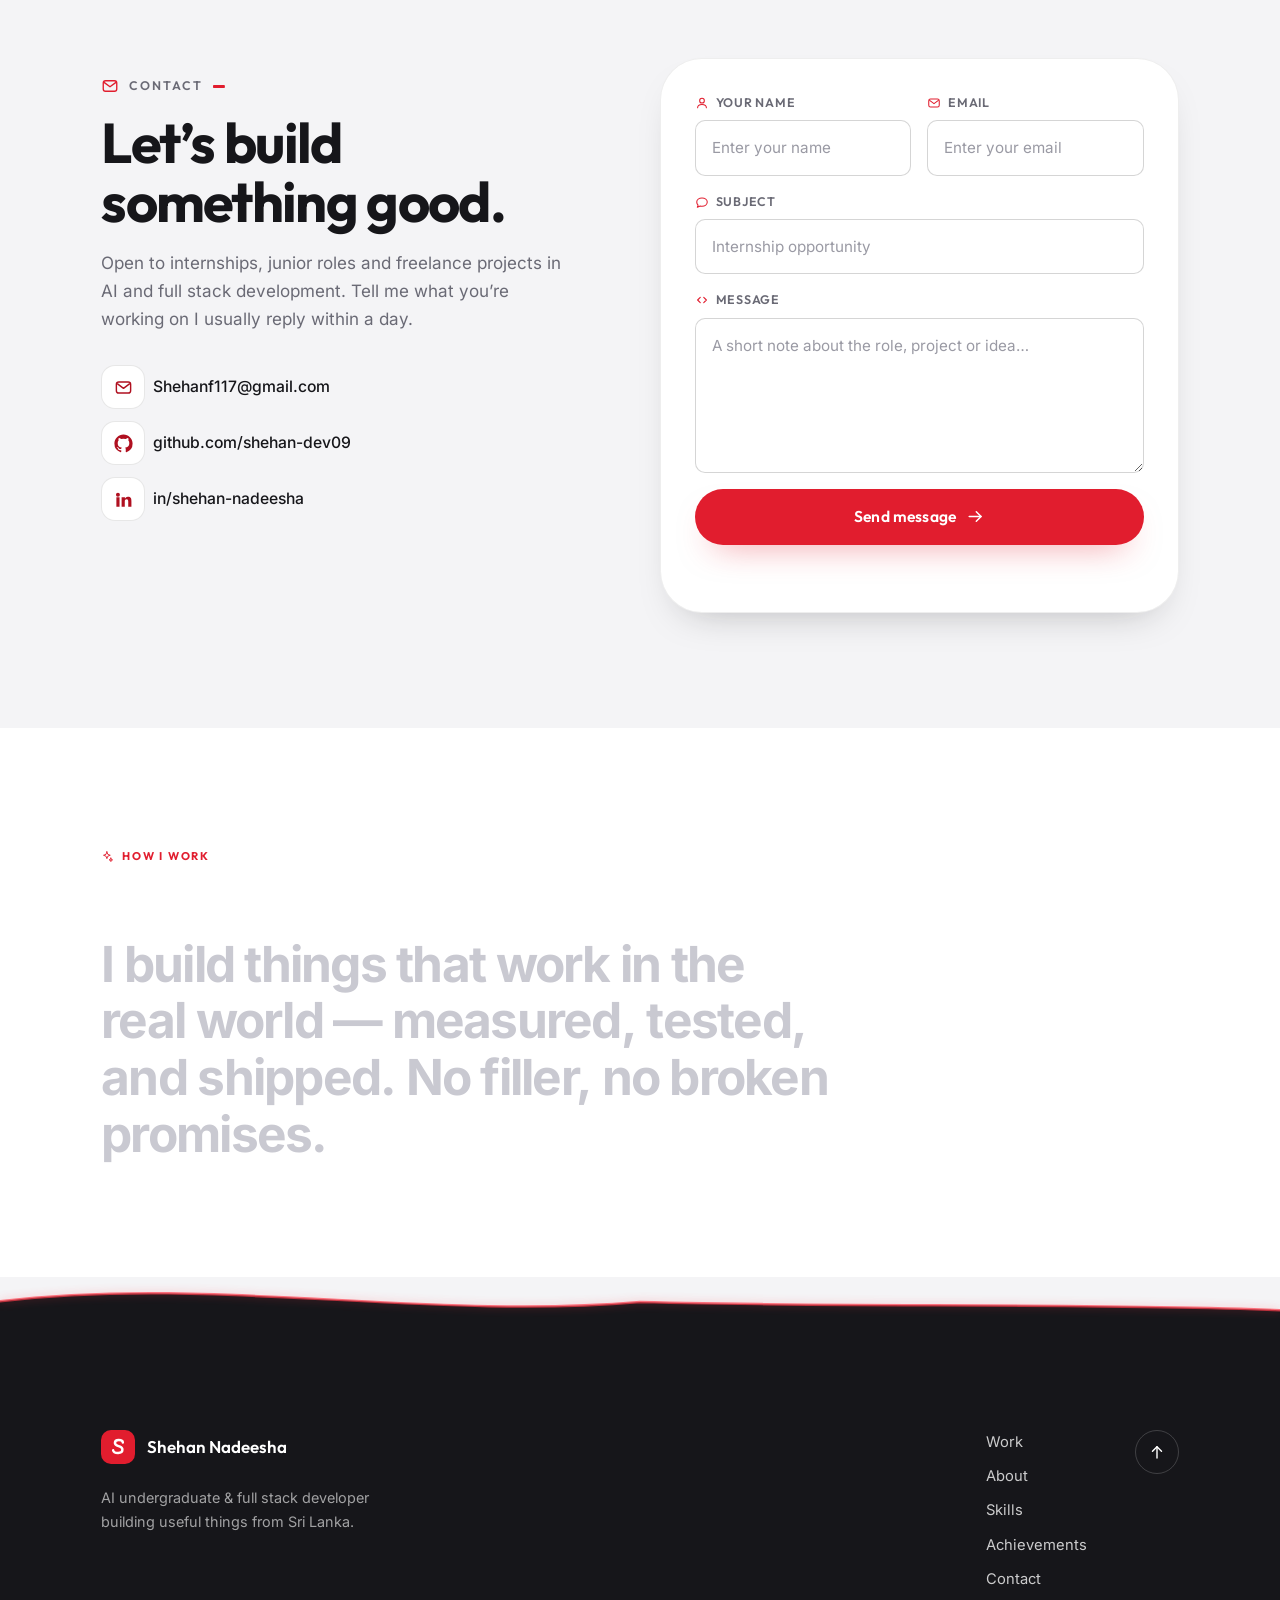
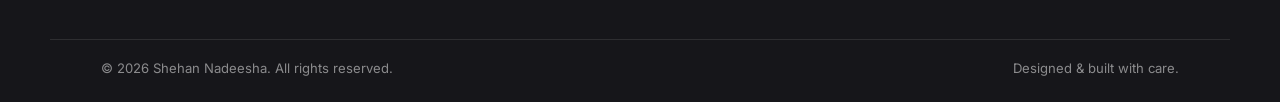
==== commit 77c064e9: "All chanegs done" ====
--- a/index.html
+++ b/index.html
@@ -429,7 +429,36 @@
             </a>
           </div>
         </article>
-<!-- Project 2 -->
+
+        <!-- Project 2 -->
+         <article class="pcard pcard--feature morphcard spotlight tilt reveal" data-morph="enter">
+          <div class="pcard__media">
+            <video class="lazy-video" data-src="assets/LinkedinVID.mp4" autoplay loop muted playsinline preload="none" aria-label="Serendib (Sri Lanka) brand animation"></video>
+            <span class="pcard__live"><span></span>Live</span>
+          </div>
+          <div class="pcard__body">
+            <div class="pcard__top">
+              <h3>LinkedIn AI Agent Studio</h3>
+              <span class="pcard__year">2026</span>
+            </div>
+            <p class="pcard__desc">
+              An end to end Human in the Loop (HITL) AI agent that autonomously scrapes breaking AI/ML news 4× daily, synthesizes executive commentary via multi model LLM failover, renders 1080×1080 Apple iOS Liquid Glass visuals, alerts iOS via push notifications, and publishes directly through the official LinkedIn OAuth 2.0 AP
+            </p>
+            <ul class="pcard__tags">
+              <li><svg class="ico" aria-hidden="true"><use href="#i-cloud"/></svg>Pillow</li>
+              <li><svg class="ico" aria-hidden="true"><use href="#i-eye"/></svg>Google LLM</li>
+              <li><svg class="ico" aria-hidden="true"><use href="#i-server"/></svg>FastAPI</li>
+              <li><svg class="ico" aria-hidden="true"><use href="#i-db"/></svg>SQLite</li>
+              <li><svg class="ico" aria-hidden="true"><use href="#i-linkedin"/></svg>LinkedIn API</li>
+            </ul>
+            <a class="pcard__link" href="assets/LinkedinBot.html" target="_blank" rel="noopener noreferrer">
+              Explore the Website
+              <svg class="ico" aria-hidden="true"><use href="#i-arrow-right"/></svg>
+            </a>
+          </div>
+        </article>
+
+<!-- Project 3 -->
          <article class="pcard pcard--feature morphcard spotlight tilt reveal" data-morph="enter">
           <div class="pcard__media">
             <video class="lazy-video" data-src="assets/Logo3.mp4" autoplay loop muted playsinline preload="none" aria-label="Serendib (Sri Lanka) brand animation"></video>
@@ -457,6 +486,8 @@
             </a>
           </div>
         </article>
+
+        <!-- Coming soon project -->
 
         <article class="pcard pcard--soon pcard--live pcard--wide morphcard spotlight reveal" data-morph="enter">
           <div class="pcard__media soonlive soonlive--motion">
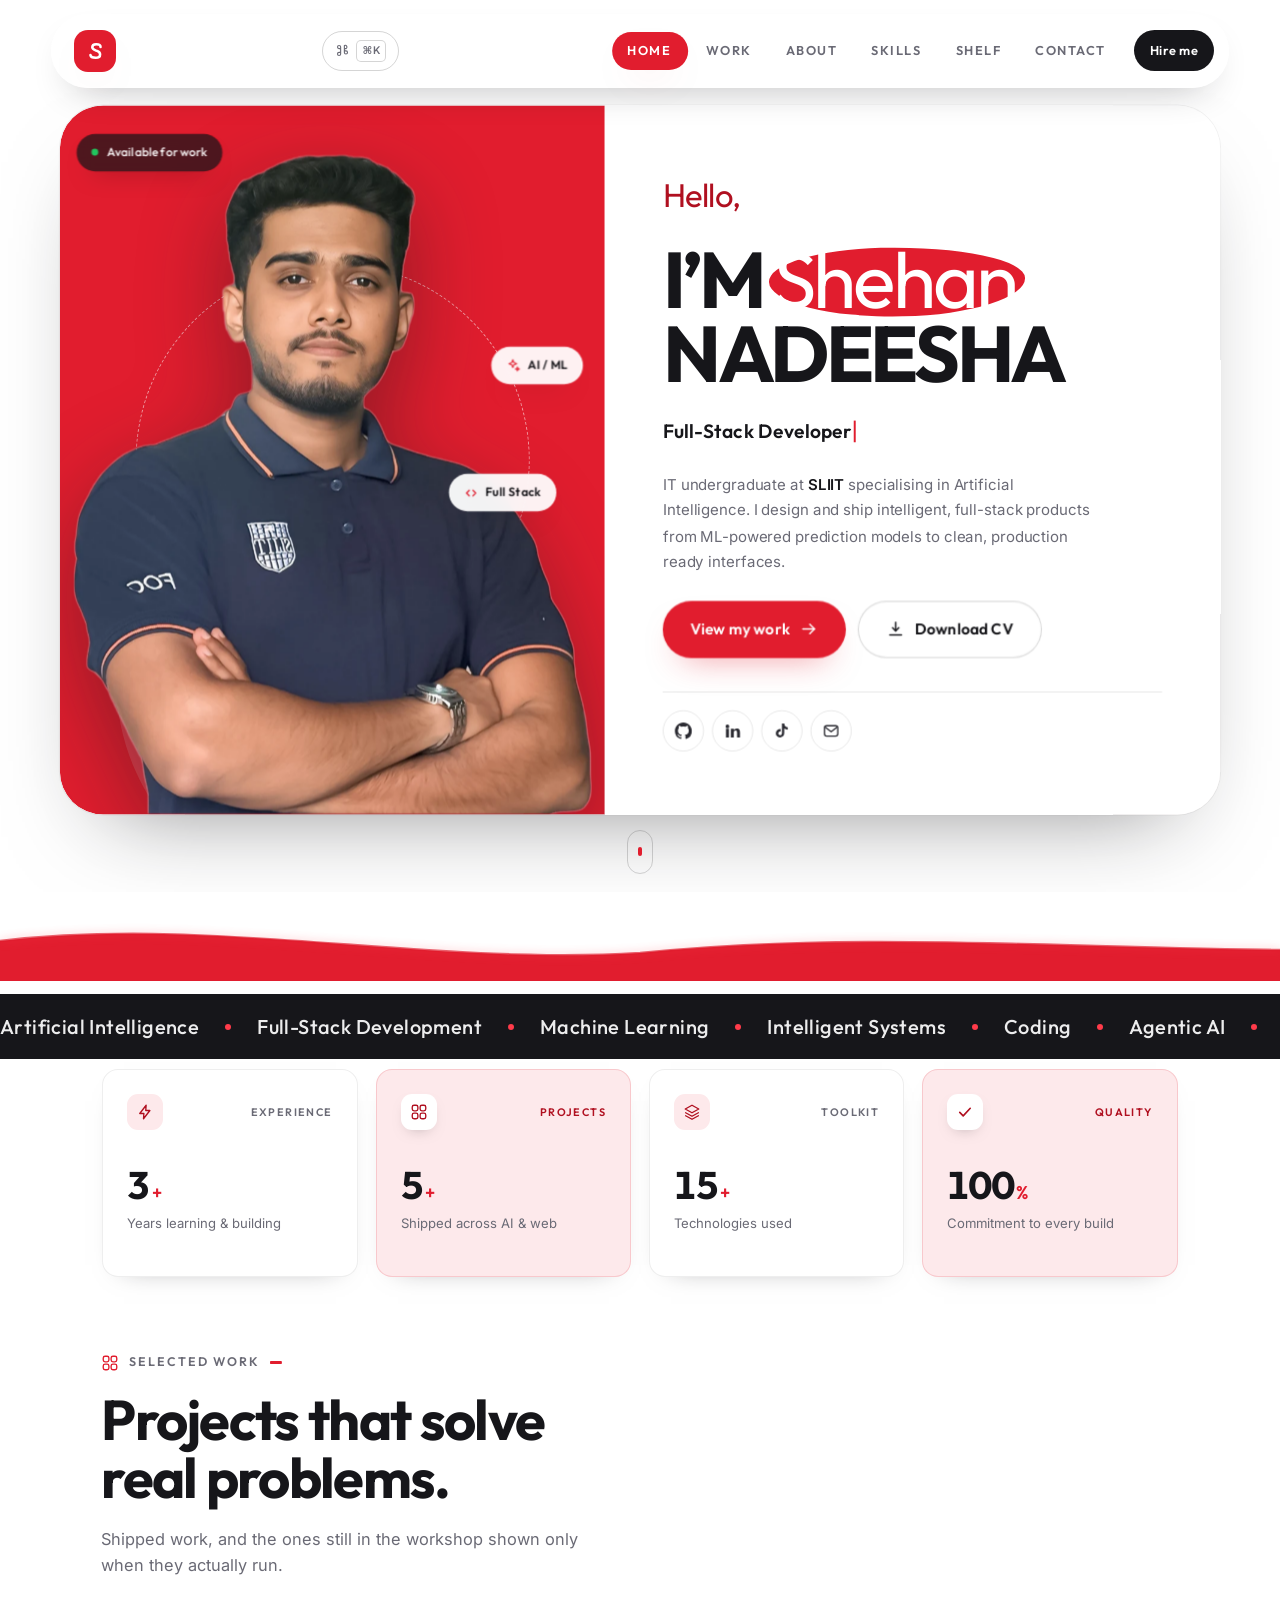
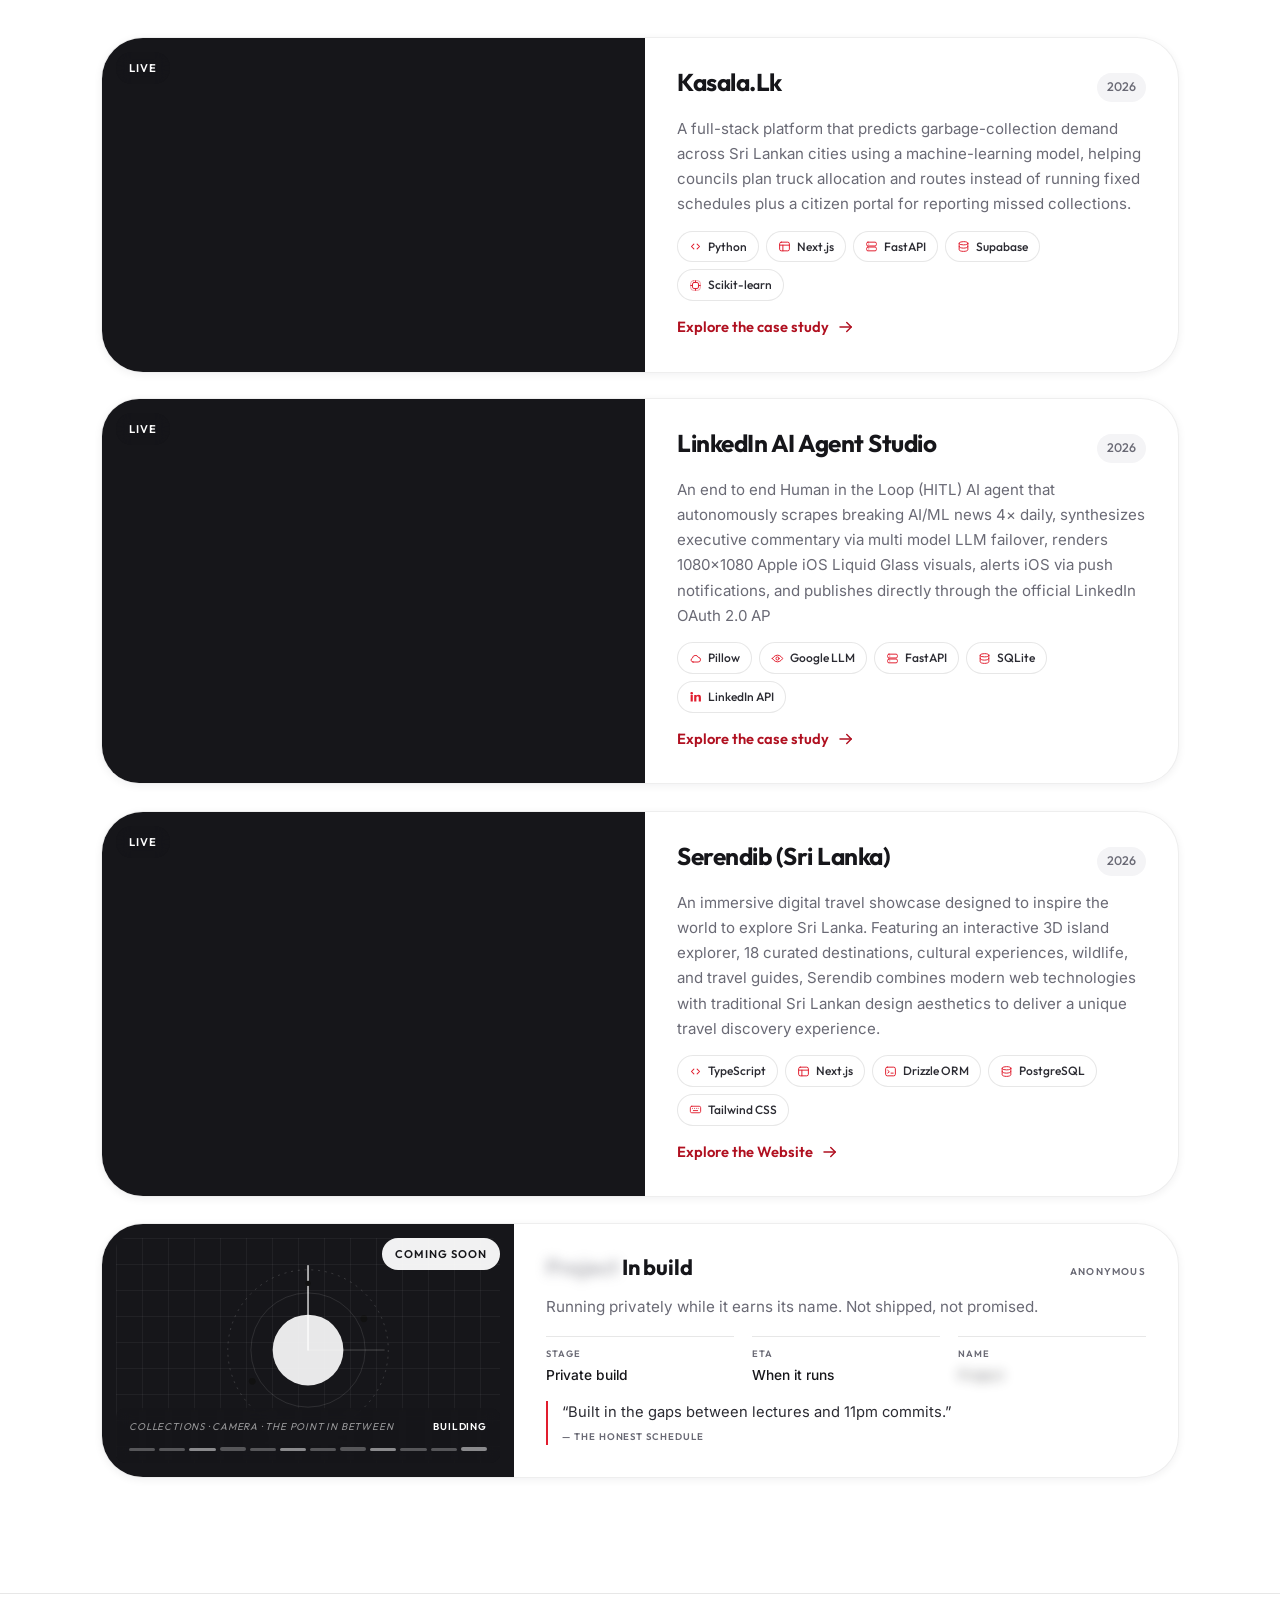
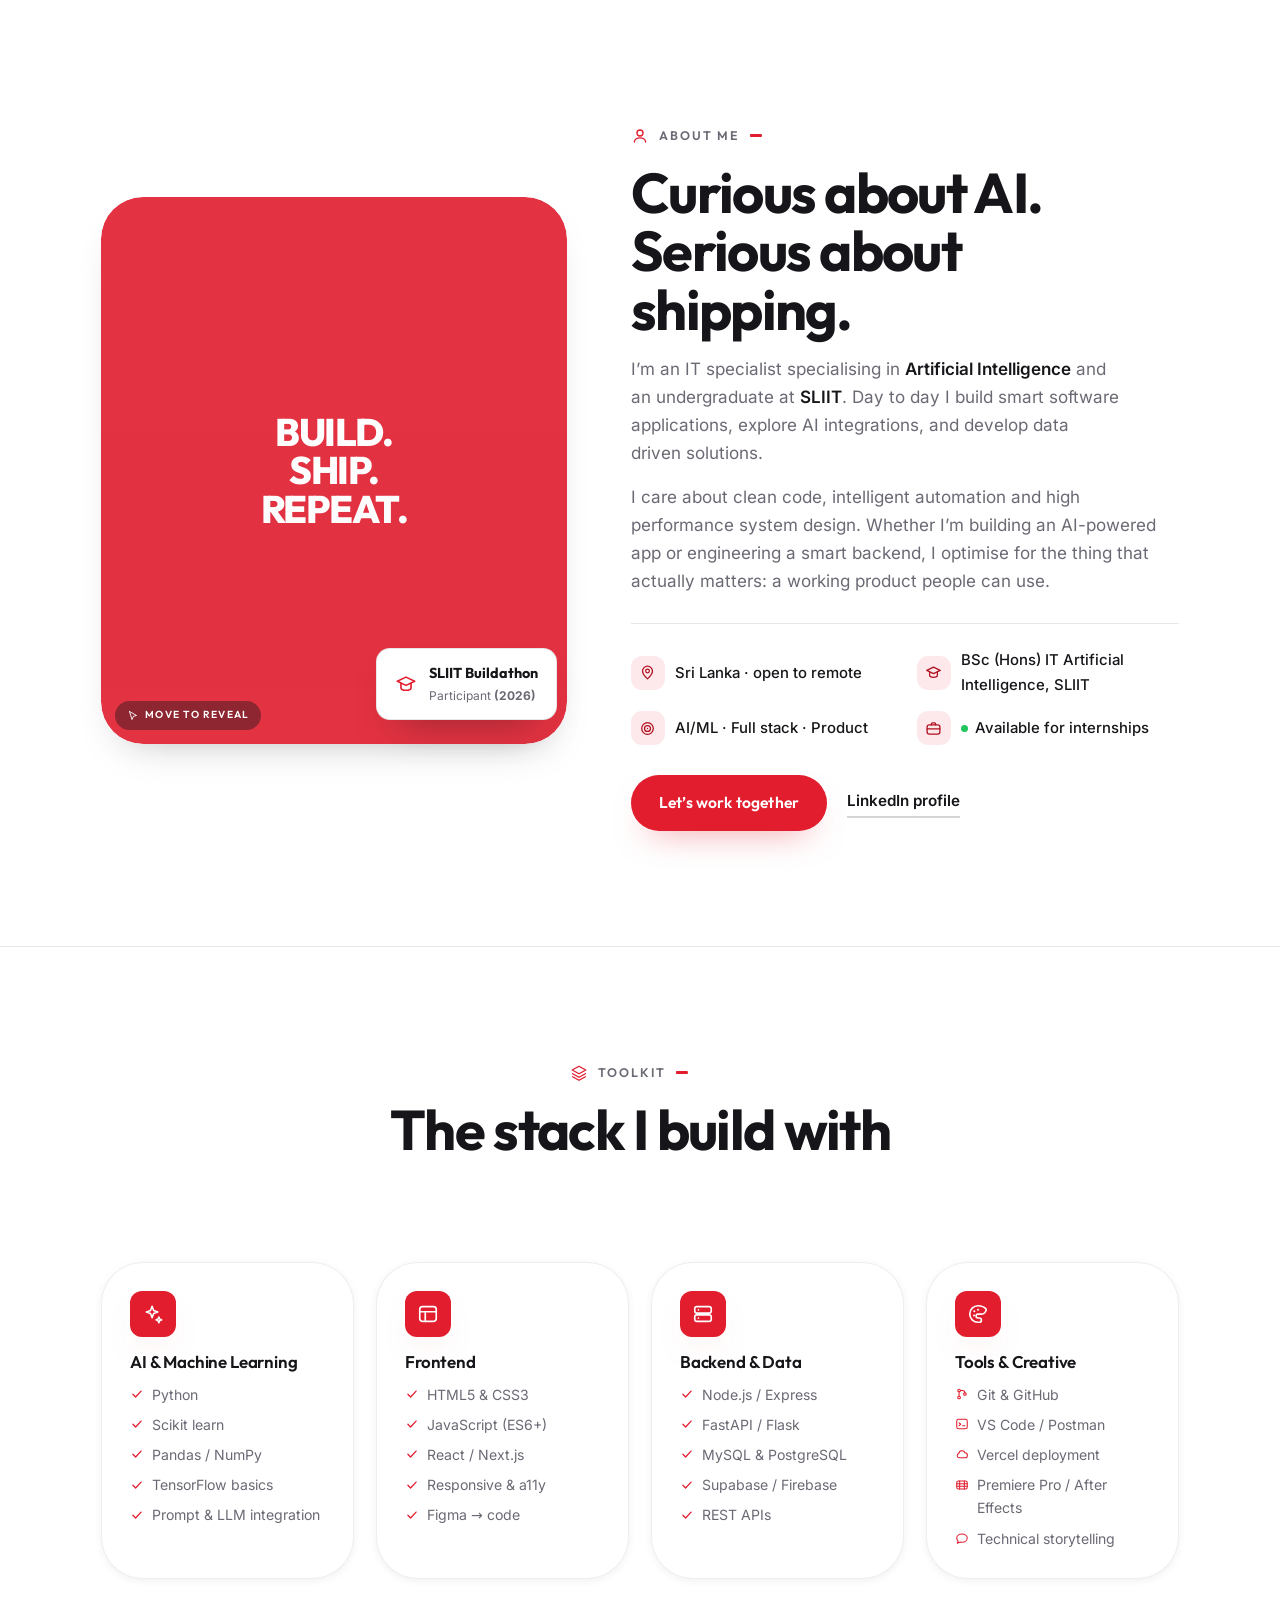
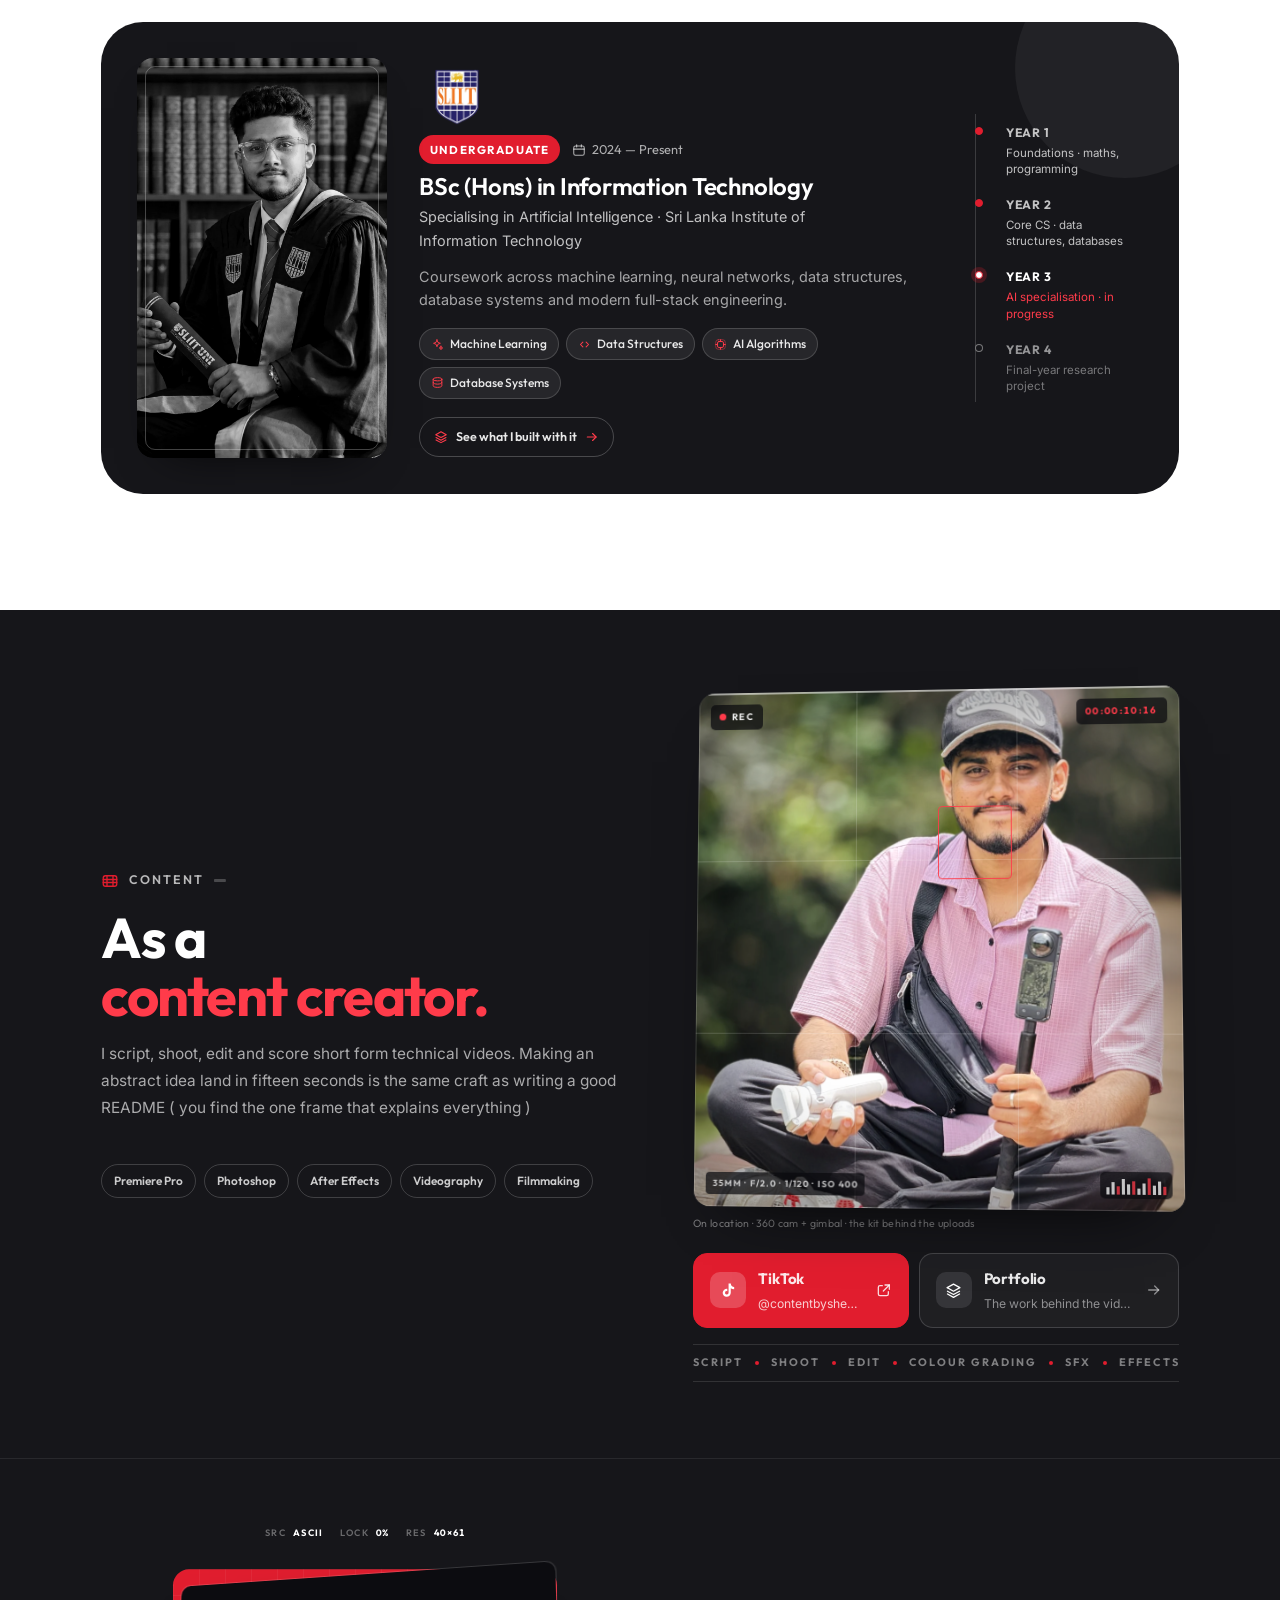
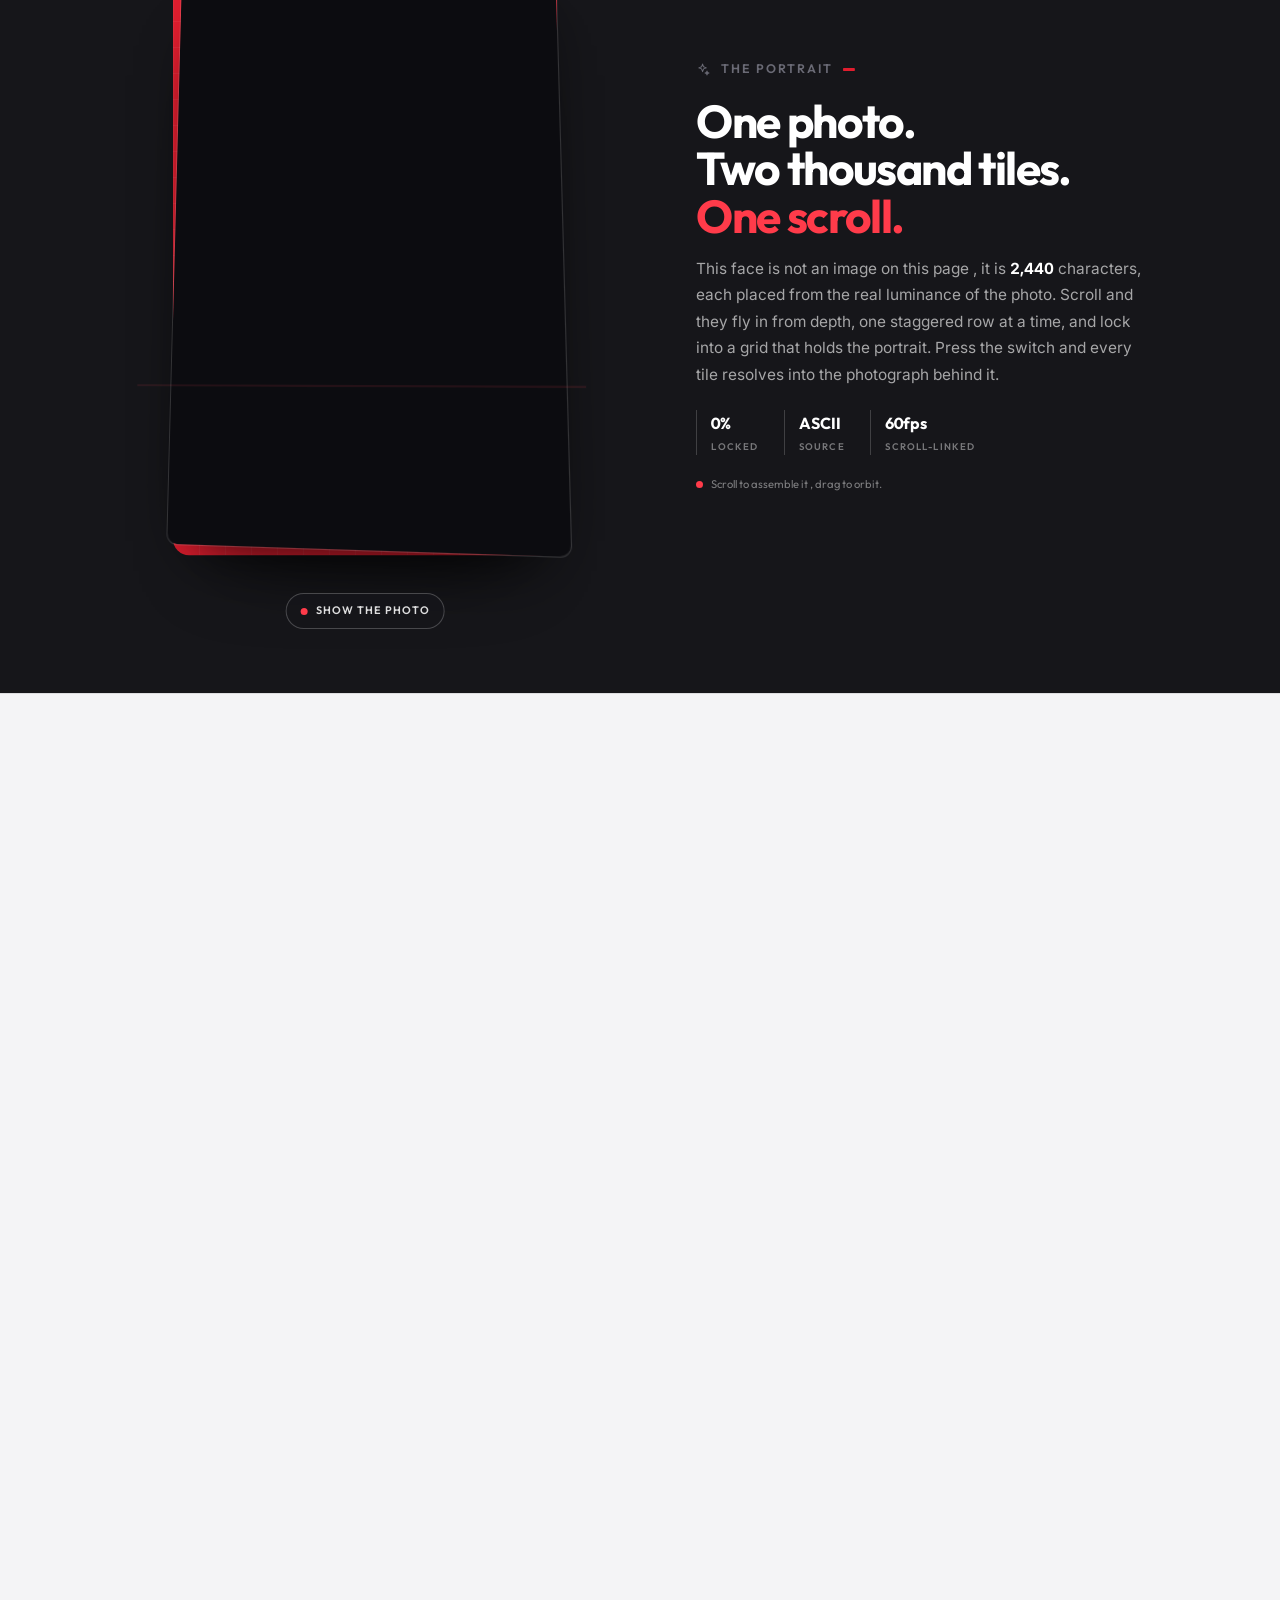
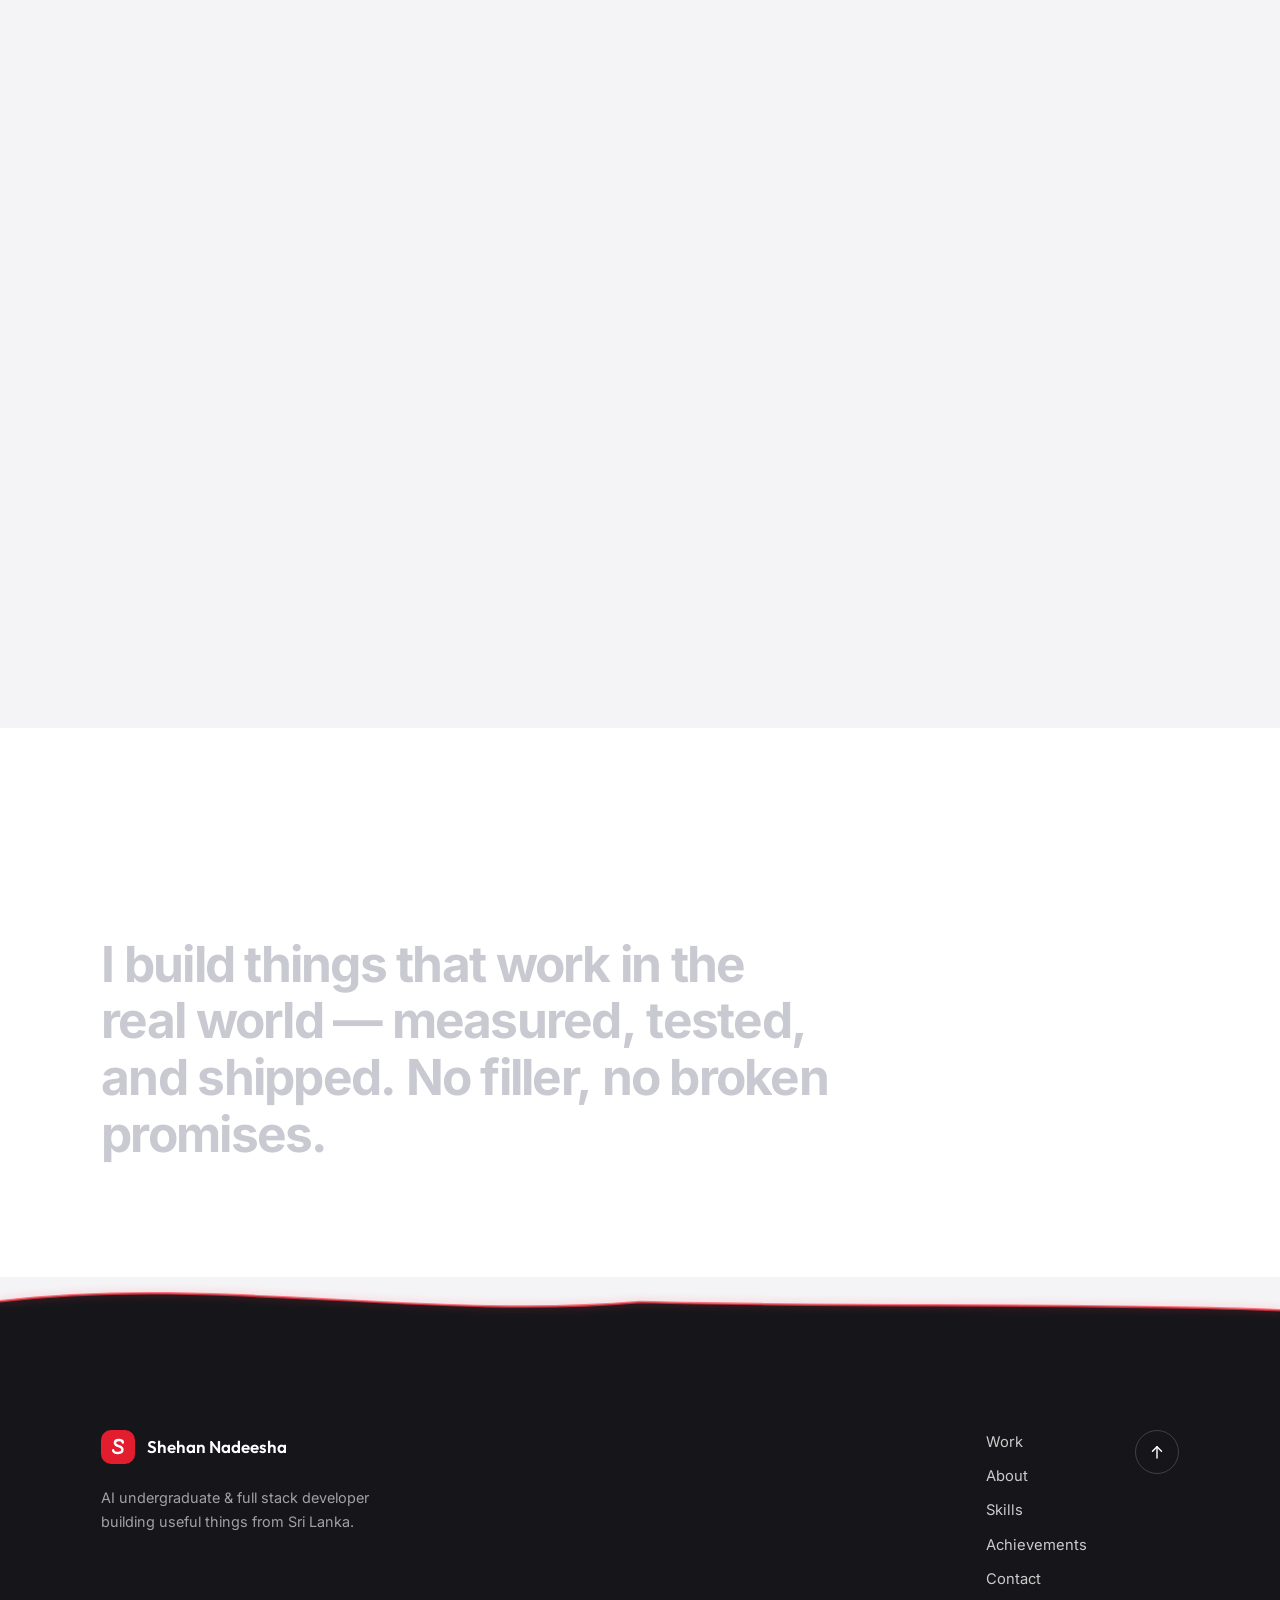
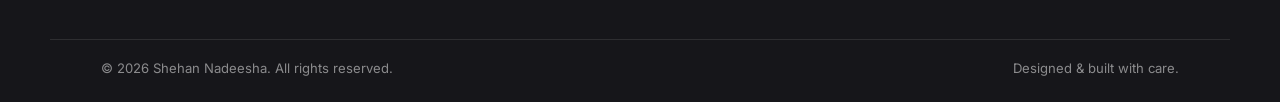
==== commit 296a7223: "Minor changes" ====
--- a/index.html
+++ b/index.html
@@ -452,13 +452,13 @@
               <li><svg class="ico" aria-hidden="true"><use href="#i-linkedin"/></svg>LinkedIn API</li>
             </ul>
             <a class="pcard__link" href="assets/LinkedinBot.html" target="_blank" rel="noopener noreferrer">
-              Explore the Website
+              Explore the case study
               <svg class="ico" aria-hidden="true"><use href="#i-arrow-right"/></svg>
             </a>
           </div>
         </article>
 
-<!-- Project 3 -->
+<!-- Project 03 -->
          <article class="pcard pcard--feature morphcard spotlight tilt reveal" data-morph="enter">
           <div class="pcard__media">
             <video class="lazy-video" data-src="assets/Logo3.mp4" autoplay loop muted playsinline preload="none" aria-label="Serendib (Sri Lanka) brand animation"></video>
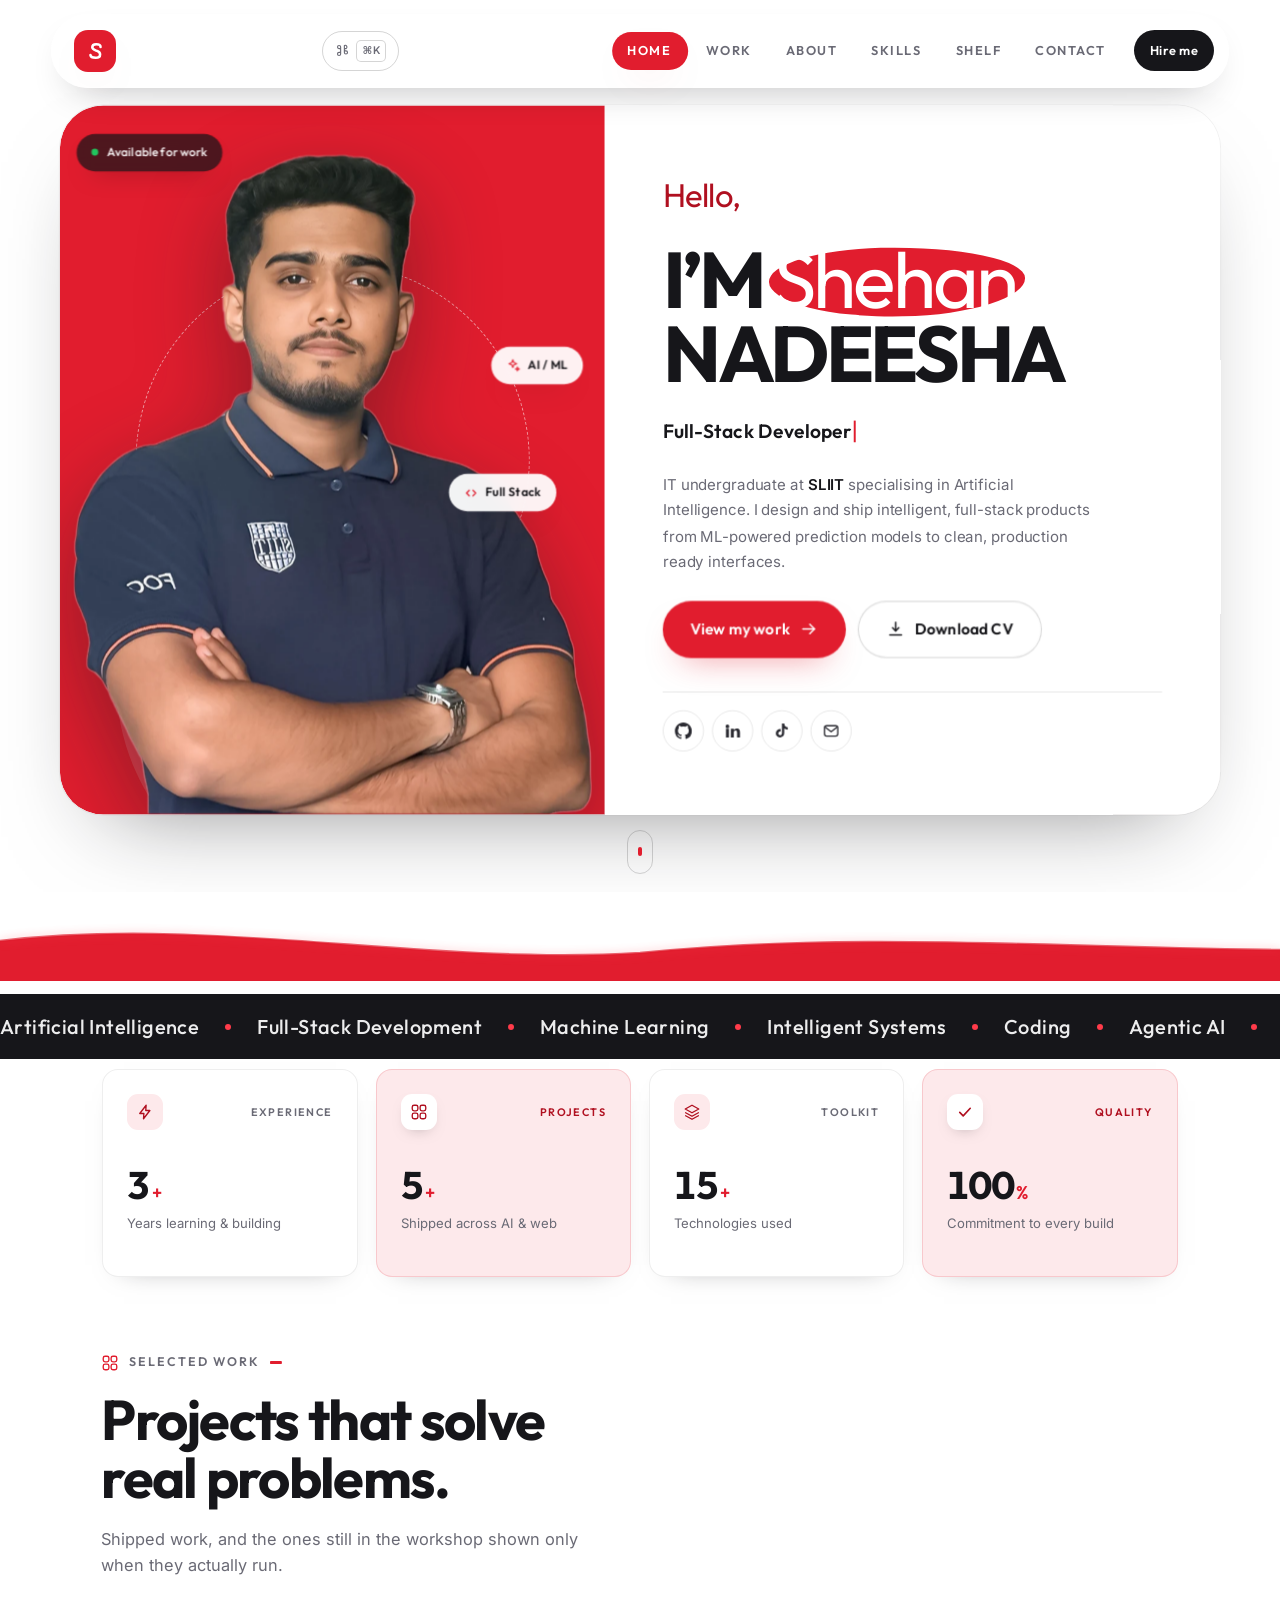
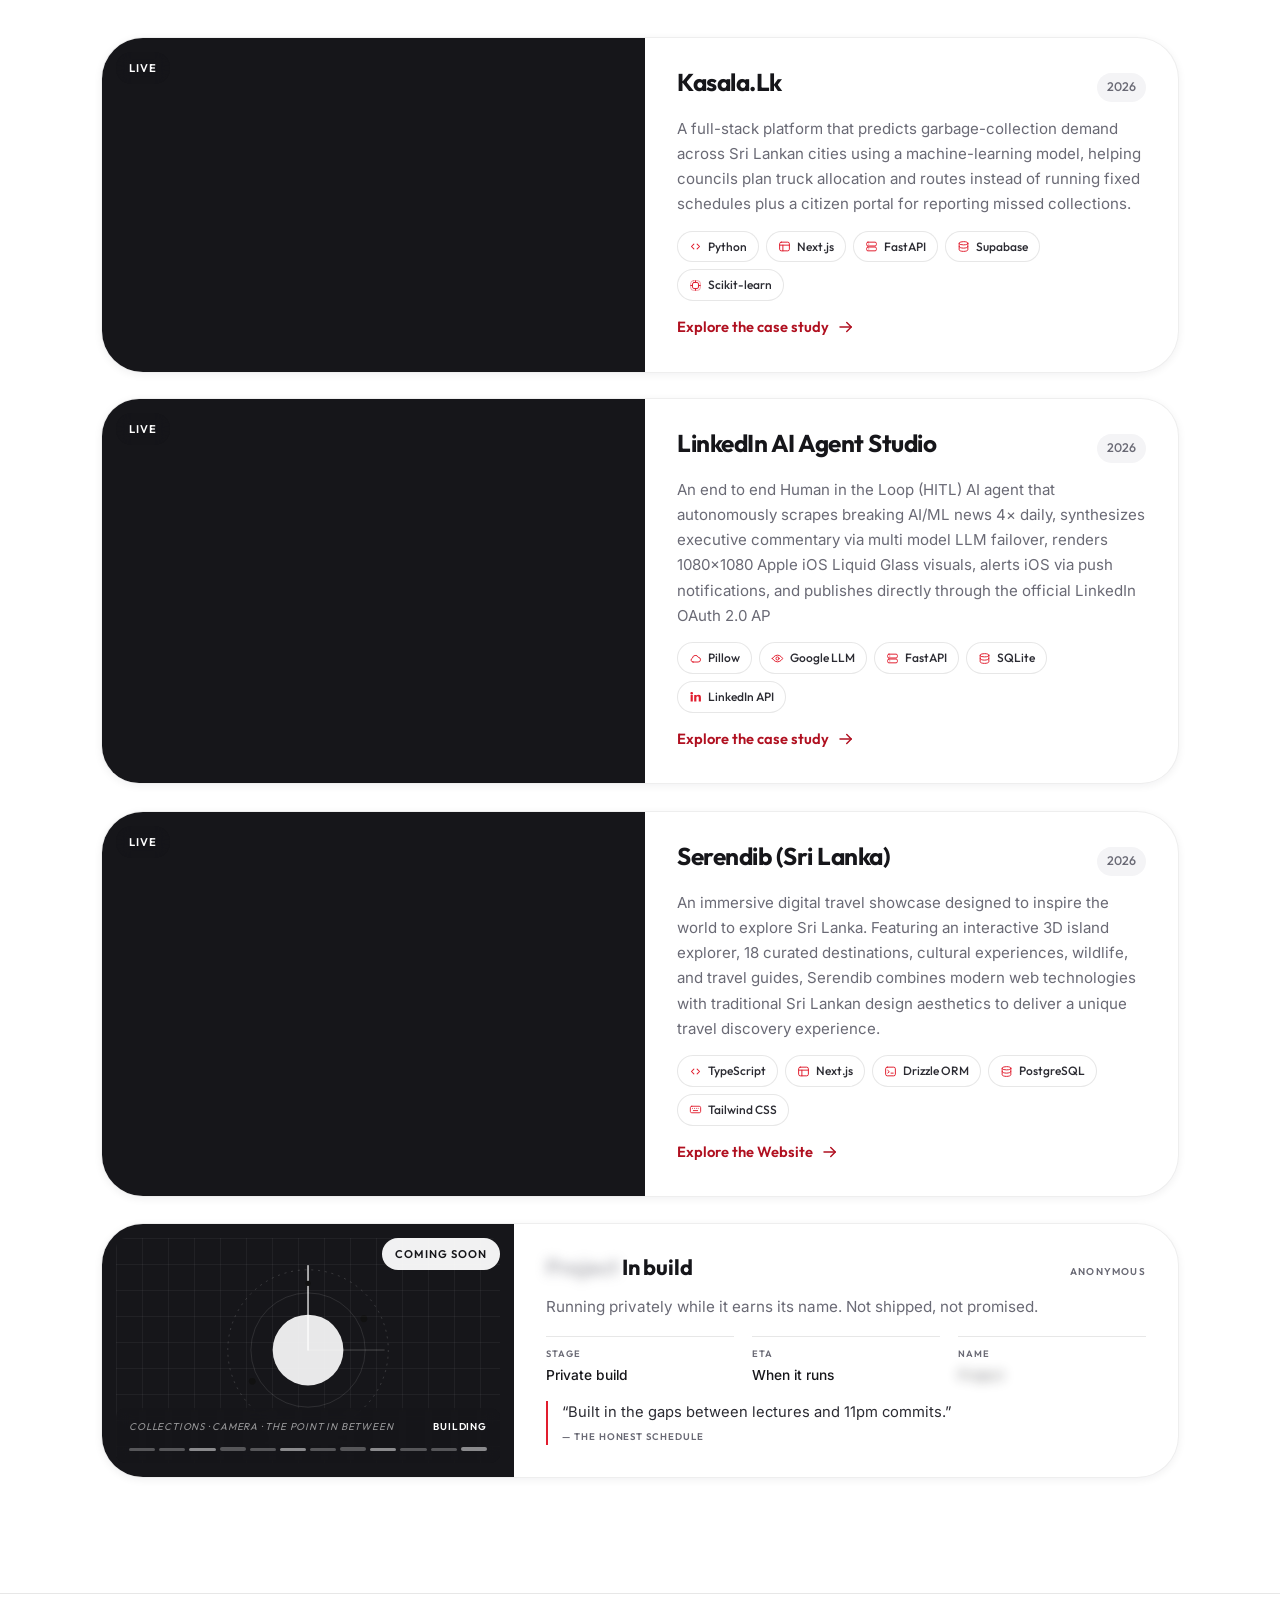
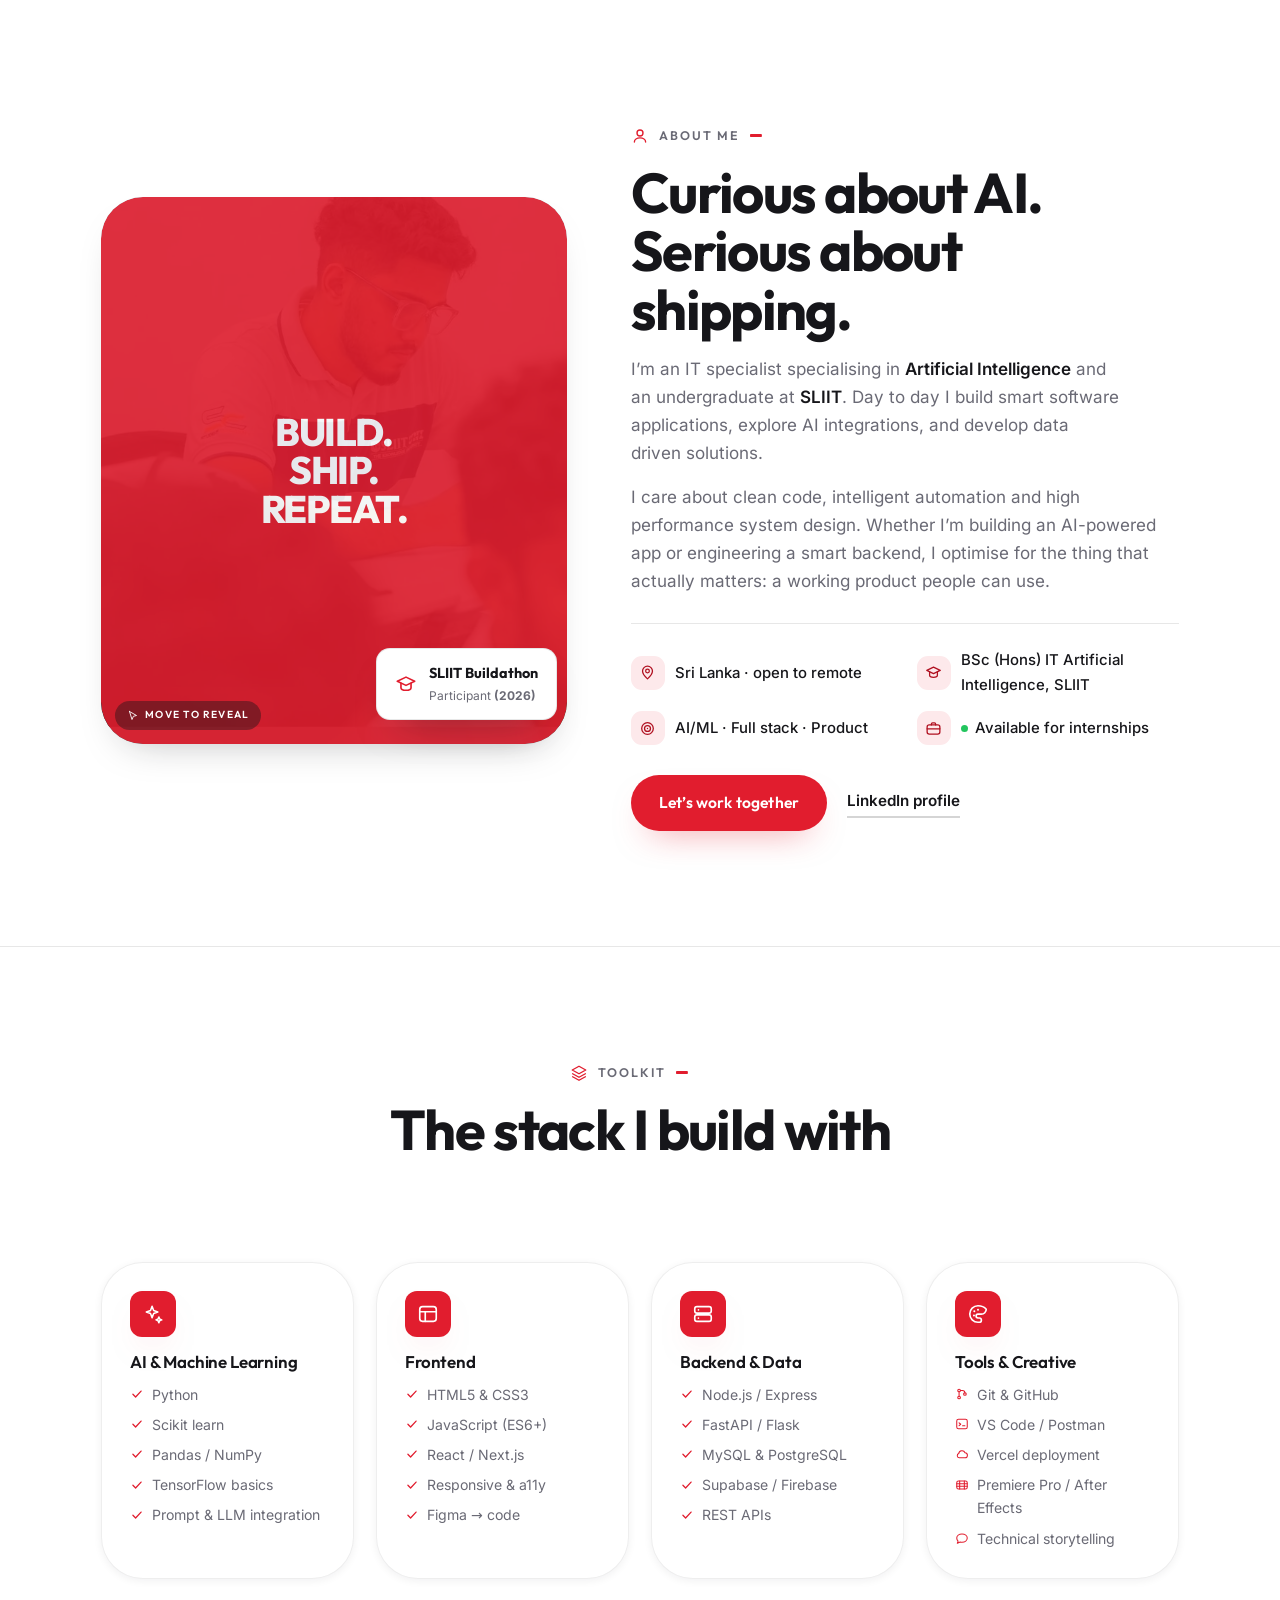
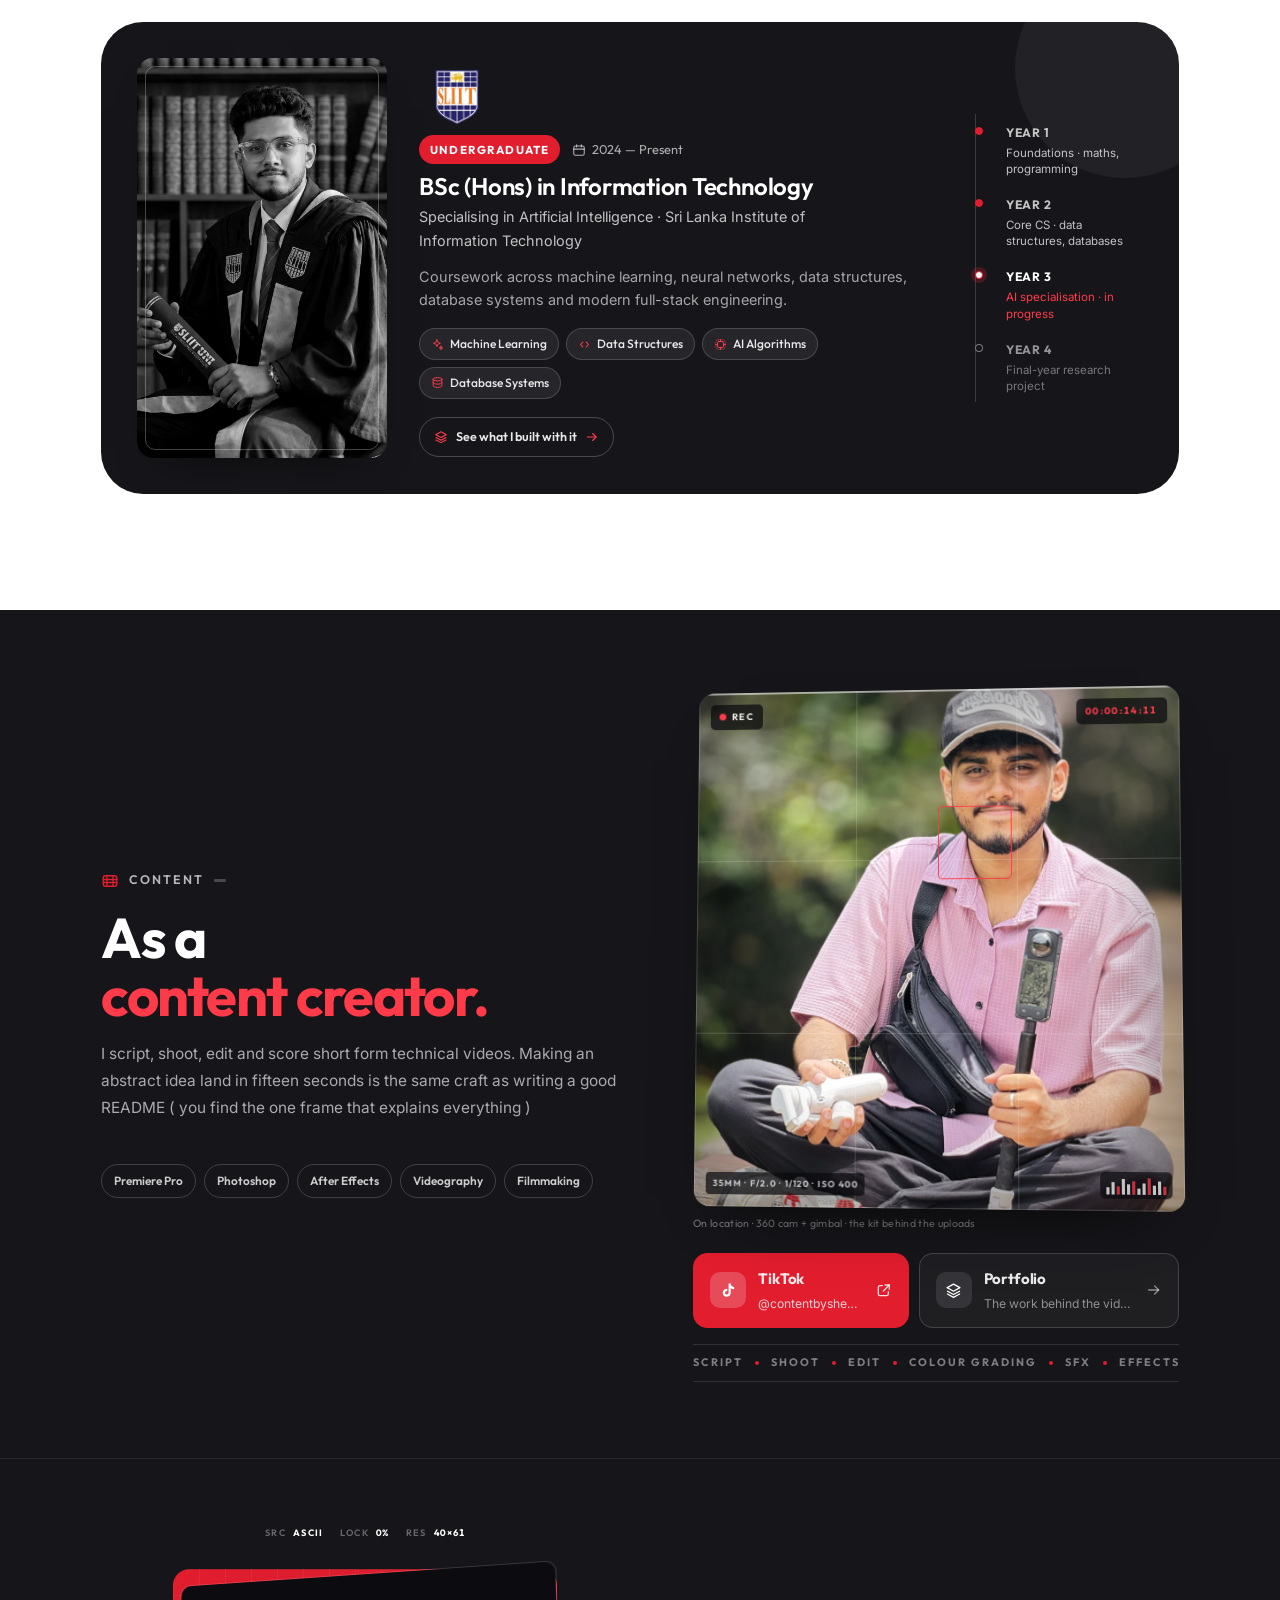
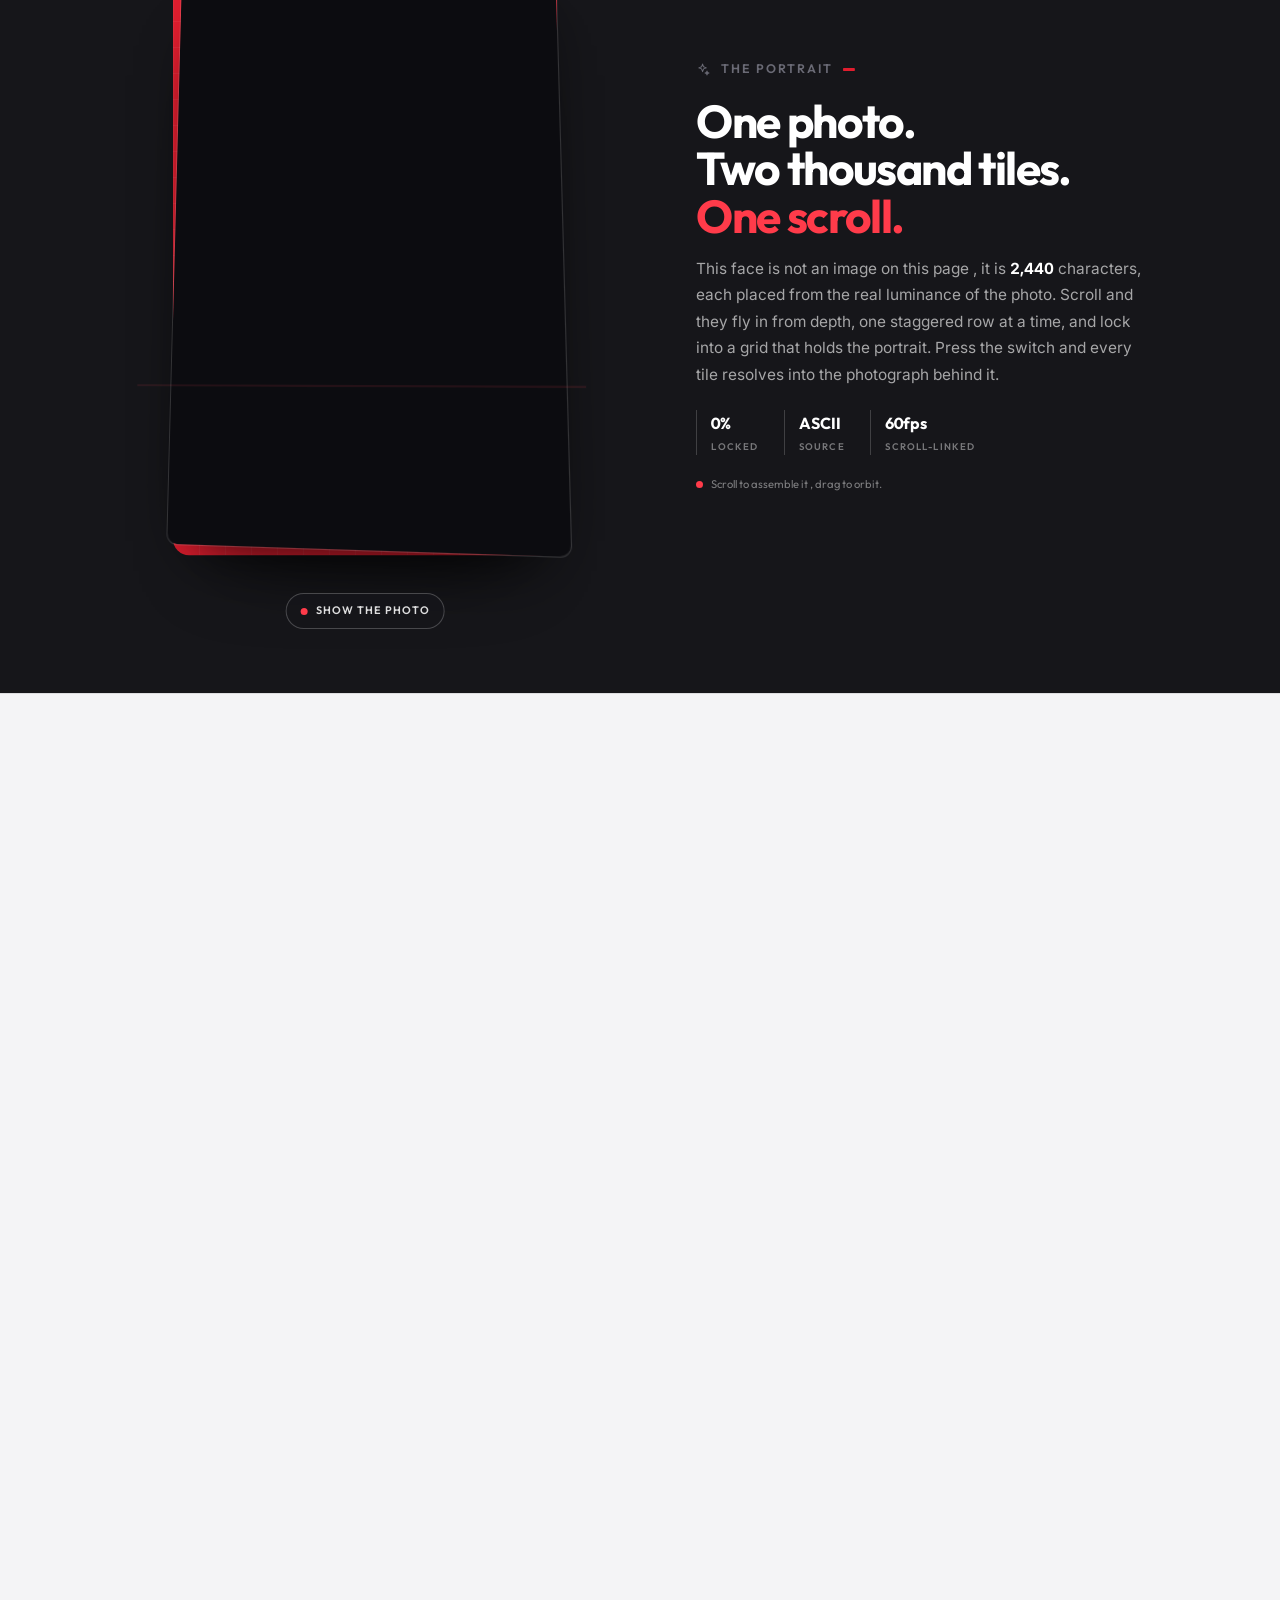
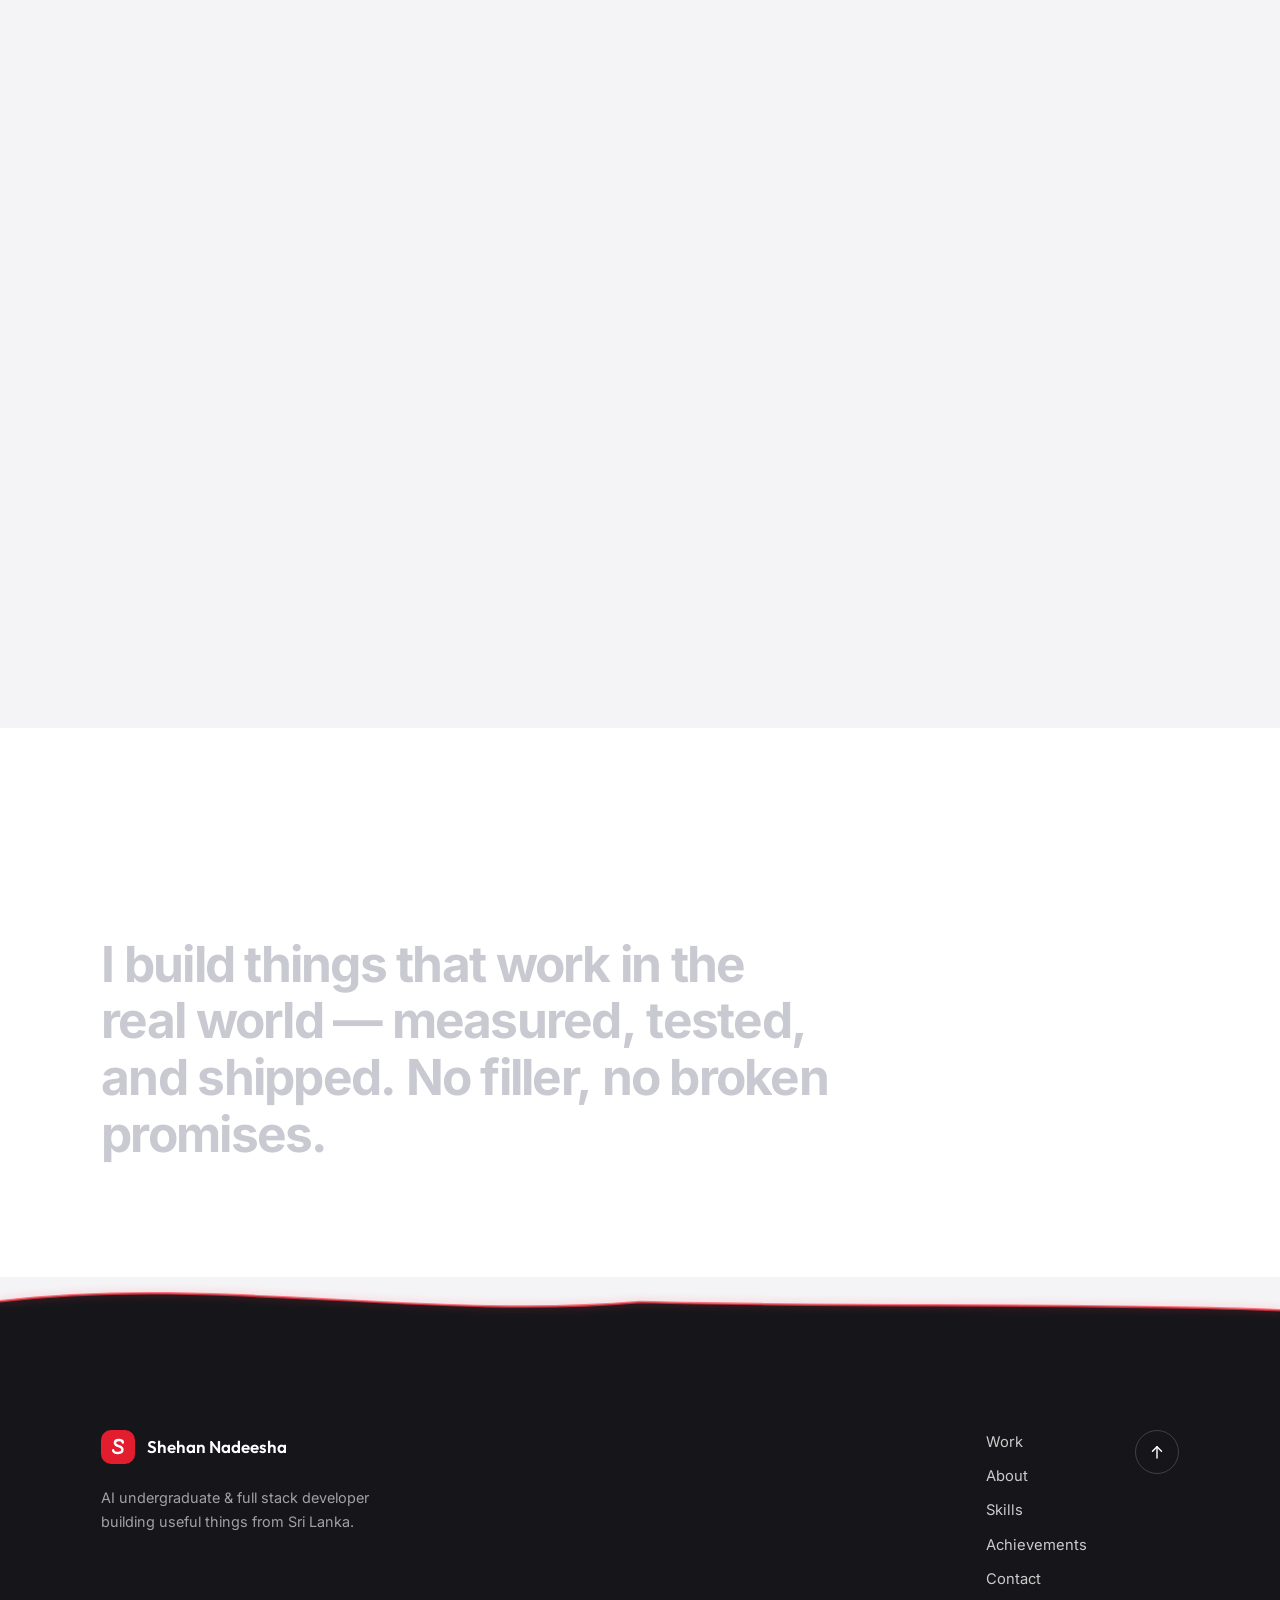
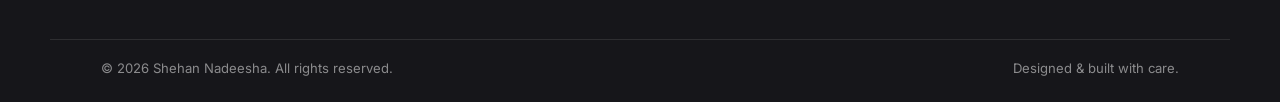
==== commit dfdeeebc: "FIX: minorchanegs" ====
--- a/index.html
+++ b/index.html
@@ -451,7 +451,7 @@
               <li><svg class="ico" aria-hidden="true"><use href="#i-db"/></svg>SQLite</li>
               <li><svg class="ico" aria-hidden="true"><use href="#i-linkedin"/></svg>LinkedIn API</li>
             </ul>
-            <a class="pcard__link" href="assets/LinkedinBot.html" target="_blank" rel="noopener noreferrer">
+            <a class="pcard__link" href="assets/LinkedInBot.html" target="_blank" rel="noopener noreferrer">
               Explore the case study
               <svg class="ico" aria-hidden="true"><use href="#i-arrow-right"/></svg>
             </a>
